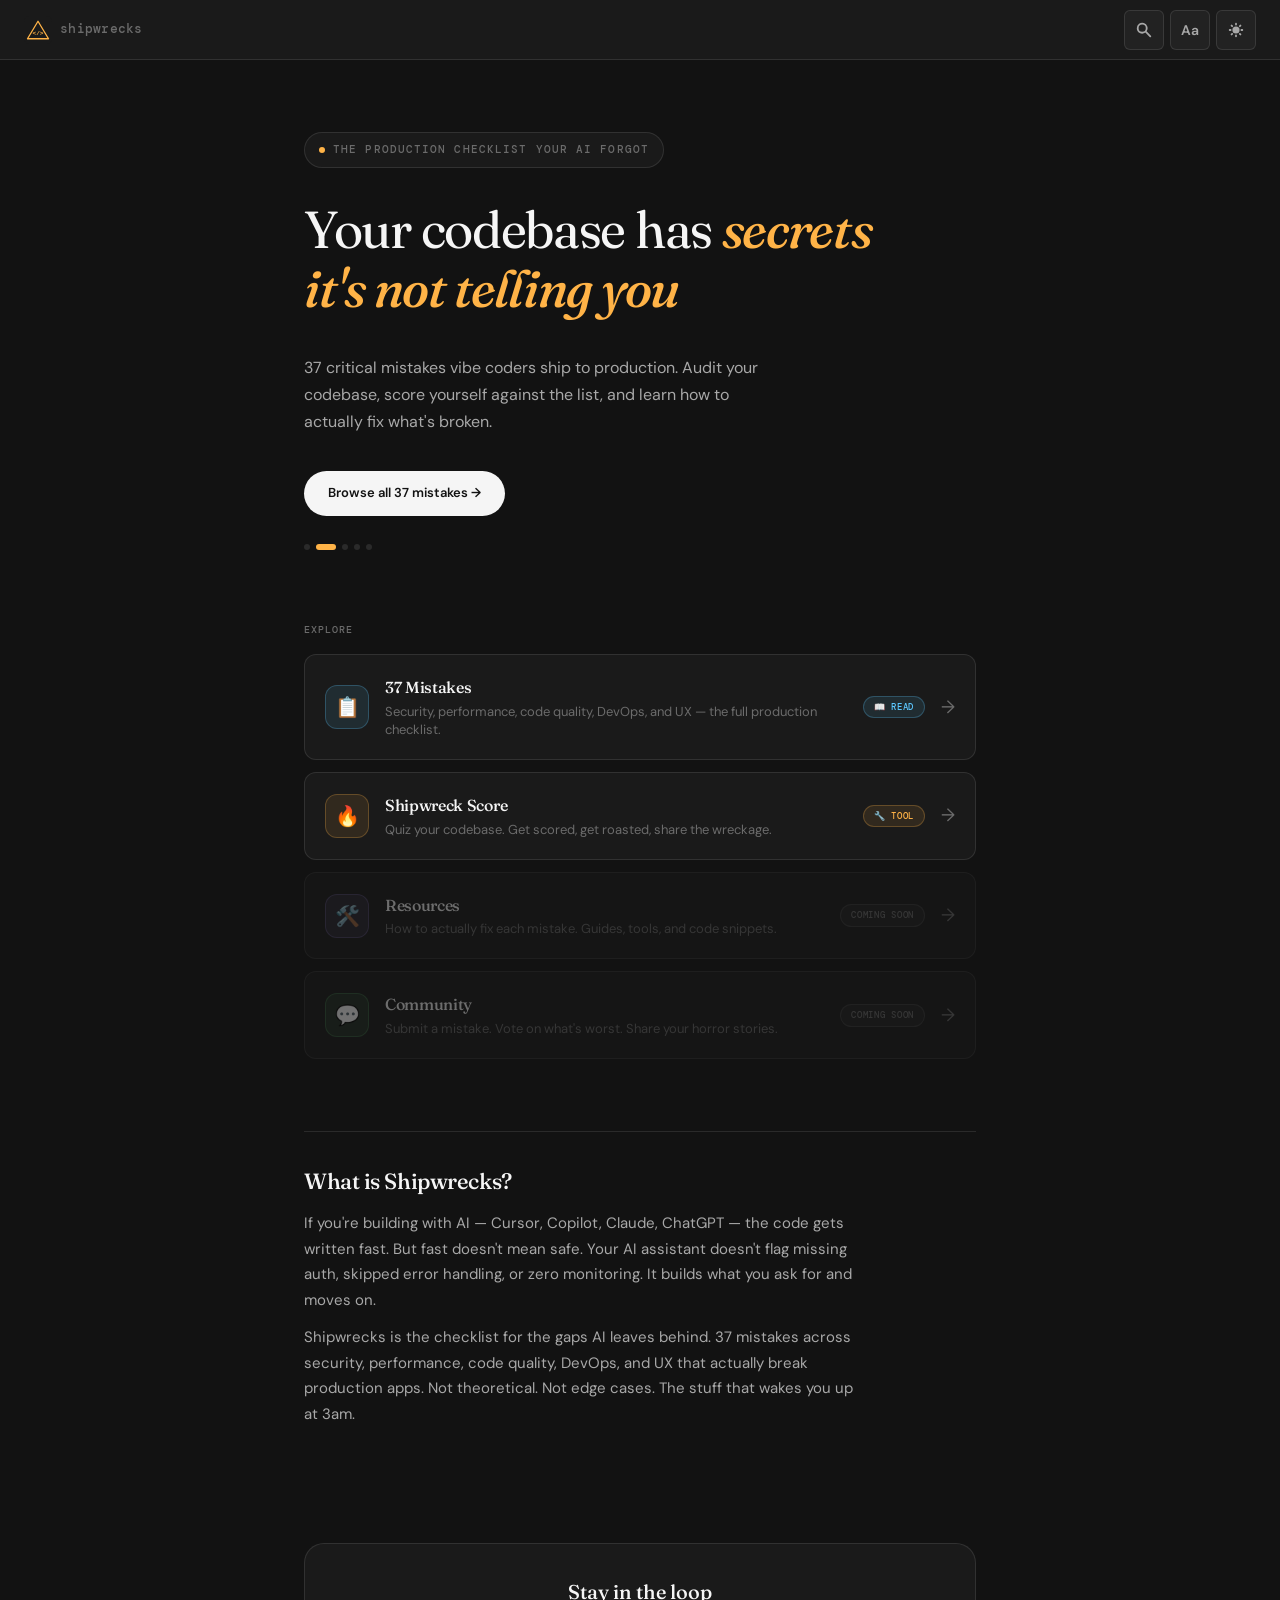
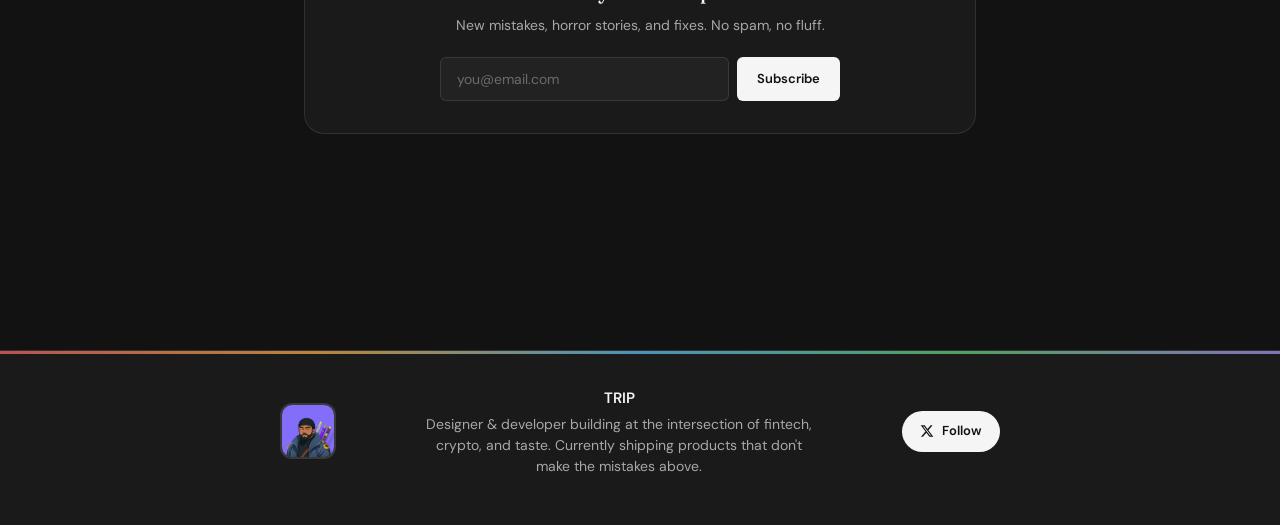
==== index.html @ 8a92f8e2 "Add homepage, restructure site - New index.html homepage (editorial, hero carousel, section cards, s" ====
<!DOCTYPE html>
<html lang="en" data-theme="dark" data-text-size="medium">
<head>
  <meta charset="UTF-8">
  <meta name="viewport" content="width=device-width, initial-scale=1.0, maximum-scale=1.0, user-scalable=no">
  <title>Shipwrecks — The Production Checklist Your AI Forgot</title>
  <link rel="icon" type="image/x-icon" href="/favicon.ico">
  <link rel="icon" type="image/png" sizes="32x32" href="/favicon-32.png">
  <link rel="icon" type="image/png" sizes="16x16" href="/favicon-16.png">
  <link rel="apple-touch-icon" sizes="180x180" href="/favicon-180.png">
  <meta name="description" content="37 critical mistakes vibe coders ship to production. Audit your codebase, score yourself, learn what to fix.">
  <meta property="og:title" content="Shipwrecks — The Production Checklist Your AI Forgot">
  <meta property="og:description" content="37 mistakes. Quiz your codebase. Fix what's broken.">
  <meta property="og:type" content="website">
  <meta property="og:url" content="https://shipwrecksbyai.vercel.app/">
  <meta property="og:image" content="https://shipwrecksbyai.vercel.app/og-image.png">
  <meta name="twitter:card" content="summary_large_image">
  <meta name="twitter:site" content="@WLXAJ">
  <link rel="preconnect" href="https://fonts.googleapis.com">
  <link rel="preconnect" href="https://fonts.gstatic.com" crossorigin>
  <link href="https://fonts.googleapis.com/css2?family=Fraunces:ital,opsz,wght@0,9..144,300;0,9..144,400;0,9..144,500;0,9..144,600;0,9..144,700;1,9..144,400;1,9..144,500&family=DM+Sans:ital,opsz,wght@0,9..40,300;0,9..40,400;0,9..40,500;0,9..40,600;0,9..40,700;1,9..40,400&family=DM+Mono:wght@400;500&display=swap" rel="stylesheet">
  <style>
/* ═══════════════════════════════════════
   SHIPWRECKS — Design Tokens
   Shared across all pages & templates
   ═══════════════════════════════════════ */

:root {
  /* Typography */
  --font-display: 'Fraunces', Georgia, serif;
  --font-body: 'DM Sans', -apple-system, sans-serif;
  --font-mono: 'DM Mono', 'SF Mono', monospace;
  --text-scale: 1;

  /* Spacing */
  --nav-h: 60px;
  --container-max: 720px;
  --radius-sm: 6px;
  --radius-md: 12px;
  --radius-lg: 20px;

  /* Transitions */
  --ease-out: cubic-bezier(0.16, 1, 0.3, 1);
  --ease-spring: cubic-bezier(0.34, 1.56, 0.64, 1);
}

/* Text size variants */
html[data-text-size="small"]  { --text-scale: 0.8; }
html[data-text-size="medium"] { --text-scale: 1; }
html[data-text-size="large"]  { --text-scale: 1.25; }

/* ═══ DARK THEME ═══ */
[data-theme="dark"] {
  --bg-primary: #121212;
  --bg-secondary: #1a1a1a;
  --bg-tertiary: #222222;
  --bg-elevated: #2a2a2a;

  --border-subtle: rgba(255, 255, 255, 0.06);
  --border-default: rgba(255, 255, 255, 0.1);
  --border-strong: rgba(255, 255, 255, 0.15);

  --text-primary: #f5f5f5;
  --text-secondary: #a8a8a8;
  --text-tertiary: #6b6b6b;
  --text-inverse: #121212;

  --red: #ff6b6b;
  --red-soft: rgba(255, 107, 107, 0.1);
  --red-border: rgba(255, 107, 107, 0.25);

  --amber: #ffb347;
  --amber-soft: rgba(255, 179, 71, 0.1);
  --amber-border: rgba(255, 179, 71, 0.25);

  --blue: #5cc8ff;
  --blue-soft: rgba(92, 200, 255, 0.1);
  --blue-border: rgba(92, 200, 255, 0.25);

  --green: #69db7c;
  --green-soft: rgba(105, 219, 124, 0.1);
  --green-border: rgba(105, 219, 124, 0.25);

  --purple: #b197fc;
  --purple-soft: rgba(177, 151, 252, 0.1);
  --purple-border: rgba(177, 151, 252, 0.25);

  --overlay: rgba(0, 0, 0, 0.6);
  --shadow-color: 0deg 0% 0%;
}

/* ═══ LIGHT THEME ═══ */
[data-theme="light"] {
  --bg-primary: #fafafa;
  --bg-secondary: #ffffff;
  --bg-tertiary: #f0f0f0;
  --bg-elevated: #ffffff;

  --border-subtle: rgba(0, 0, 0, 0.04);
  --border-default: rgba(0, 0, 0, 0.08);
  --border-strong: rgba(0, 0, 0, 0.12);

  --text-primary: #1a1a1a;
  --text-secondary: #666666;
  --text-tertiary: #999999;
  --text-inverse: #ffffff;

  --red: #e53935;
  --red-soft: rgba(229, 57, 53, 0.08);
  --red-border: rgba(229, 57, 53, 0.2);

  --amber: #ef8c00;
  --amber-soft: rgba(239, 140, 0, 0.08);
  --amber-border: rgba(239, 140, 0, 0.2);

  --blue: #0088cc;
  --blue-soft: rgba(0, 136, 204, 0.08);
  --blue-border: rgba(0, 136, 204, 0.2);

  --green: #2e9e45;
  --green-soft: rgba(46, 158, 69, 0.08);
  --green-border: rgba(46, 158, 69, 0.2);

  --purple: #7c4dff;
  --purple-soft: rgba(124, 77, 255, 0.08);
  --purple-border: rgba(124, 77, 255, 0.2);

  --overlay: rgba(255, 255, 255, 0.85);
  --shadow-color: 220deg 10% 50%;
}

/* ═══ RESET & BASE ═══ */
*, *::before, *::after { margin: 0; padding: 0; box-sizing: border-box; }
html { scroll-behavior: smooth; scroll-padding-top: calc(var(--nav-h) + 24px); }

body {
  background: var(--bg-primary);
  color: var(--text-primary);
  font-family: var(--font-body);
  font-size: calc(15px * var(--text-scale));
  line-height: 1.6;
  -webkit-font-smoothing: antialiased;
  -moz-osx-font-smoothing: grayscale;
  min-height: 100vh;
  transition: background 0.4s var(--ease-out), color 0.4s var(--ease-out);
}

/* ═══ SHARED UTILITIES ═══ */
.container {
  max-width: var(--container-max);
  margin: 0 auto;
  padding: 0 24px;
}

/* Severity / tag badges */
.badge {
  font-family: var(--font-mono);
  font-size: 9px;
  font-weight: 600;
  text-transform: uppercase;
  letter-spacing: 0.08em;
  padding: 4px 8px;
  border-radius: 4px;
  white-space: nowrap;
  display: inline-block;
}

.badge-red    { background: var(--red-soft);    color: var(--red);    border: 1px solid var(--red-border); }
.badge-amber  { background: var(--amber-soft);  color: var(--amber);  border: 1px solid var(--amber-border); }
.badge-blue   { background: var(--blue-soft);   color: var(--blue);   border: 1px solid var(--blue-border); }
.badge-green  { background: var(--green-soft);  color: var(--green);  border: 1px solid var(--green-border); }
.badge-purple { background: var(--purple-soft); color: var(--purple); border: 1px solid var(--purple-border); }
.badge-muted  { background: var(--bg-tertiary); color: var(--text-tertiary); border: 1px solid var(--border-default); }

/* Pill badges (rounded) */
.pill {
  font-family: var(--font-mono);
  font-size: 9px;
  font-weight: 500;
  text-transform: uppercase;
  letter-spacing: 0.08em;
  padding: 3px 10px;
  border-radius: 100px;
  white-space: nowrap;
  display: inline-flex;
  align-items: center;
  gap: 6px;
}

/* Primary CTA button */
.btn-primary {
  display: inline-flex;
  align-items: center;
  gap: 8px;
  padding: 12px 24px;
  background: var(--text-primary);
  color: var(--text-inverse);
  font-family: var(--font-body);
  font-size: 13px;
  font-weight: 600;
  border: none;
  border-radius: 100px;
  cursor: pointer;
  text-decoration: none;
  transition: all 0.2s var(--ease-out);
}
.btn-primary:hover {
  transform: translateY(-2px);
  box-shadow: 0 6px 20px -6px hsla(var(--shadow-color) / 0.4);
}
/* ═══════════════════════════════════════
   SHIPWRECKS — Shared Components
   Nav, Footer, Search Overlay
   ═══════════════════════════════════════ */

/* ═══ NAVBAR ═══ */
nav {
  position: sticky;
  top: 0;
  z-index: 100;
  height: var(--nav-h);
  background: var(--bg-secondary);
  border-bottom: 1px solid var(--border-default);
  display: flex;
  align-items: center;
  justify-content: space-between;
  padding: 0 24px;
  transition: background 0.4s var(--ease-out), border-color 0.4s var(--ease-out);
}

.nav-logo {
  display: flex;
  align-items: center;
  gap: 8px;
  text-decoration: none;
  color: inherit;
}

.nav-logo-icon { width: 28px; height: 28px; flex-shrink: 0; }

.nav-logo-text {
  font-family: var(--font-mono);
  font-size: 13px;
  font-weight: 500;
  color: var(--text-tertiary);
  letter-spacing: 0.02em;
}

.nav-right {
  display: flex;
  align-items: center;
  gap: 6px;
}

.nav-btn {
  width: 40px;
  height: 40px;
  border-radius: var(--radius-sm);
  border: 1px solid var(--border-default);
  background: var(--bg-tertiary);
  cursor: pointer;
  display: flex;
  align-items: center;
  justify-content: center;
  transition: all 0.2s var(--ease-out);
  color: var(--text-secondary);
}

.nav-btn:hover {
  background: var(--bg-elevated);
  border-color: var(--border-strong);
  color: var(--text-primary);
}

.nav-btn svg { width: 18px; height: 18px; }
.nav-btn.text-sz {
  font-family: var(--font-body);
  font-size: 14px;
  font-weight: 600;
}

/* Text Size Dropdown */
.text-size-toggle { position: relative; }

.text-size-dropdown {
  position: absolute;
  top: 100%;
  right: 0;
  margin-top: 8px;
  background: var(--bg-secondary);
  border: 1px solid var(--border-default);
  border-radius: var(--radius-sm);
  padding: 6px;
  display: none;
  flex-direction: column;
  gap: 2px;
  min-width: 100px;
  box-shadow: 0 8px 24px -8px hsla(var(--shadow-color) / 0.3);
  z-index: 200;
}

.text-size-dropdown.open { display: flex; }

.ts-opt {
  padding: 8px 12px;
  border: none;
  background: transparent;
  color: var(--text-secondary);
  font-family: var(--font-body);
  font-size: 13px;
  cursor: pointer;
  border-radius: 4px;
  text-align: left;
  transition: all 0.15s var(--ease-out);
}

.ts-opt:hover {
  background: var(--bg-tertiary);
  color: var(--text-primary);
}

.ts-opt.active {
  background: var(--bg-tertiary);
  color: var(--text-primary);
  font-weight: 600;
}

/* Theme Toggle */
.theme-toggle svg { transition: transform 0.3s var(--ease-spring); }
.theme-toggle:hover svg { transform: rotate(15deg); }

[data-theme="dark"] .icon-sun  { display: block; }
[data-theme="dark"] .icon-moon { display: none; }
[data-theme="light"] .icon-sun  { display: none; }
[data-theme="light"] .icon-moon { display: block; }


/* ═══ CMD+K SEARCH OVERLAY ═══ */
.search-overlay {
  position: fixed;
  inset: 0;
  background: var(--overlay);
  backdrop-filter: blur(6px);
  -webkit-backdrop-filter: blur(6px);
  z-index: 500;
  display: none;
  align-items: flex-start;
  justify-content: center;
  padding: min(20vh, 120px) 24px 24px;
}

.search-overlay.open { display: flex; }

.search-modal {
  background: var(--bg-secondary);
  border: 1px solid var(--border-default);
  border-radius: var(--radius-lg);
  width: 100%;
  max-width: 520px;
  box-shadow: 0 24px 48px -12px hsla(var(--shadow-color) / 0.4);
  overflow: hidden;
  animation: modalIn 0.2s var(--ease-out);
}

@keyframes modalIn {
  from { opacity: 0; transform: translateY(-8px) scale(0.98); }
  to   { opacity: 1; transform: none; }
}

.search-input-wrap {
  display: flex;
  align-items: center;
  gap: 10px;
  padding: 16px 20px;
  border-bottom: 1px solid var(--border-default);
}

.search-input-wrap svg {
  width: 18px;
  height: 18px;
  color: var(--text-tertiary);
  flex-shrink: 0;
}

.search-input {
  flex: 1;
  background: none;
  border: none;
  outline: none;
  color: var(--text-primary);
  font-family: var(--font-body);
  font-size: 16px;
  font-weight: 400;
}

.search-input::placeholder { color: var(--text-tertiary); }

.search-esc {
  font-family: var(--font-mono);
  font-size: 10px;
  color: var(--text-tertiary);
  border: 1px solid var(--border-default);
  border-radius: 4px;
  padding: 2px 6px;
  cursor: pointer;
}

.search-results {
  max-height: 360px;
  overflow-y: auto;
  padding: 8px;
}

.search-results::-webkit-scrollbar { width: 4px; }
.search-results::-webkit-scrollbar-thumb { background: var(--border-default); border-radius: 2px; }

.search-empty {
  padding: 32px 20px;
  text-align: center;
  color: var(--text-tertiary);
  font-size: 14px;
}

.sr-group {
  padding: 8px 12px 4px;
  font-family: var(--font-mono);
  font-size: 10px;
  font-weight: 500;
  text-transform: uppercase;
  letter-spacing: 0.1em;
  color: var(--text-tertiary);
}

.sr-item {
  display: flex;
  align-items: center;
  gap: 12px;
  padding: 10px 12px;
  border-radius: var(--radius-sm);
  cursor: pointer;
  transition: background 0.1s;
  text-decoration: none;
  color: inherit;
}

.sr-item:hover, .sr-item.focused { background: var(--bg-tertiary); }

.sr-icon {
  width: 32px;
  height: 32px;
  border-radius: var(--radius-sm);
  display: flex;
  align-items: center;
  justify-content: center;
  font-size: 14px;
  flex-shrink: 0;
}

.sr-icon.red    { background: var(--red-soft);    border: 1px solid var(--red-border); }
.sr-icon.amber  { background: var(--amber-soft);  border: 1px solid var(--amber-border); }
.sr-icon.blue   { background: var(--blue-soft);   border: 1px solid var(--blue-border); }
.sr-icon.green  { background: var(--green-soft);  border: 1px solid var(--green-border); }
.sr-icon.purple { background: var(--purple-soft); border: 1px solid var(--purple-border); }
.sr-icon.muted  { background: var(--bg-tertiary); border: 1px solid var(--border-default); }

.sr-meta { flex: 1; min-width: 0; }

.sr-title {
  font-size: calc(13px * var(--text-scale));
  font-weight: 500;
  white-space: nowrap;
  overflow: hidden;
  text-overflow: ellipsis;
}

.sr-sub {
  font-size: 11px;
  color: var(--text-tertiary);
  white-space: nowrap;
  overflow: hidden;
  text-overflow: ellipsis;
}

.sr-arrow { color: var(--text-tertiary); font-size: 14px; }


/* ═══ FOOTER ═══ */
.site-footer {
  background: var(--bg-secondary);
  border-top: 1px solid var(--border-default);
  padding: 48px 24px;
  margin-top: 64px;
}

.footer-accent {
  height: 3px;
  background: linear-gradient(90deg, var(--red), var(--amber), var(--blue), var(--green), var(--purple));
  opacity: 0.7;
  margin: -48px -24px 32px;
}

.footer-inner {
  max-width: var(--container-max);
  margin: 0 auto;
}

.footer-actions {
  display: flex;
  gap: 12px;
  justify-content: center;
  flex-wrap: wrap;
  margin-bottom: 36px;
}

.footer-btn {
  display: inline-flex;
  align-items: center;
  gap: 8px;
  font-family: var(--font-mono);
  font-size: 13px;
  font-weight: 500;
  padding: 12px 20px;
  border-radius: var(--radius-sm);
  border: 1px solid var(--border-default);
  background: var(--bg-tertiary);
  color: var(--text-secondary);
  cursor: pointer;
  text-decoration: none;
  transition: all 0.2s var(--ease-out);
}

.footer-btn:hover {
  background: var(--bg-primary);
  border-color: var(--border-strong);
  color: var(--text-primary);
}

.footer-btn svg { width: 15px; height: 15px; }

.footer-divider {
  height: 1px;
  background: var(--border-default);
  margin-bottom: 28px;
}

.footer-bottom {
  display: grid;
  grid-template-columns: 56px 1fr auto;
  align-items: center;
  gap: 24px;
}

.footer-avatar-wrap {
  width: 56px;
  height: 56px;
  flex-shrink: 0;
}

.footer-avatar {
  width: 56px;
  height: 56px;
  border-radius: 12px;
  background: var(--bg-tertiary);
  border: 2px solid var(--border-default);
  object-fit: cover;
}

.footer-avatar-fallback {
  display: flex;
  align-items: center;
  justify-content: center;
  font-family: var(--font-display);
  font-size: 22px;
  font-weight: 600;
  color: var(--text-tertiary);
}

.footer-author-info {
  display: flex;
  flex-direction: column;
  align-items: center;
  justify-content: center;
  text-align: center;
}

.footer-author-name {
  font-weight: 600;
  font-size: calc(15px * var(--text-scale));
  color: var(--text-primary);
  margin-bottom: 4px;
}

.footer-author-bio {
  font-size: calc(14px * var(--text-scale));
  color: var(--text-secondary);
  line-height: 1.5;
  max-width: 400px;
  text-align: center;
}

.footer-follow {
  display: inline-flex;
  align-items: center;
  gap: 8px;
  font-family: var(--font-body);
  font-size: 13px;
  font-weight: 600;
  padding: 10px 18px;
  border-radius: 100px;
  background: var(--text-primary);
  color: var(--text-inverse);
  text-decoration: none;
  transition: all 0.2s var(--ease-out);
}

.footer-follow:hover {
  transform: translateY(-2px);
  box-shadow: 0 6px 20px -6px hsla(var(--shadow-color) / 0.4);
}

.footer-follow svg { width: 14px; height: 14px; }


/* ═══ RESPONSIVE ═══ */
@media (max-width: 600px) {
  nav { padding: 0 16px; }
  .footer-bottom {
    grid-template-columns: 1fr;
    justify-items: center;
    text-align: center;
    gap: 16px;
  }
  .footer-avatar-wrap { margin: 0 auto; }
  .search-modal {
    margin-top: 0;
    border-radius: 0;
    max-width: 100%;
    height: 100vh;
    max-height: 100vh;
  }
  .search-results { max-height: calc(100vh - 60px); }
}
/* ═══════════════════════════════════════
   SHIPWRECKS — Hub Page Template
   Homepage layout, hero, sections, pagination
   ═══════════════════════════════════════ */

.hub-container {
  max-width: var(--container-max);
  margin: 0 auto;
  padding: 72px 24px 80px;
}

/* ═══ HERO ═══ */
.hero {
  margin-bottom: 72px;
  position: relative;
}

.hero-badge {
  display: inline-flex;
  align-items: center;
  gap: 8px;
  font-family: var(--font-mono);
  font-size: 11px;
  font-weight: 500;
  text-transform: uppercase;
  letter-spacing: 0.1em;
  color: var(--text-tertiary);
  padding: 8px 14px;
  background: var(--bg-secondary);
  border: 1px solid var(--border-default);
  border-radius: 100px;
  margin-bottom: 32px;
}

.hero-badge::before {
  content: '';
  width: 6px;
  height: 6px;
  background: var(--amber);
  border-radius: 50%;
  animation: pulse 2s infinite;
}

@keyframes pulse {
  0%, 100% { opacity: 1; transform: scale(1); }
  50% { opacity: 0.5; transform: scale(0.9); }
}

/* Carousel */
.hero-carousel {
  position: relative;
  min-height: clamp(80px, 14vw, 130px);
  margin-bottom: 4px;
}

.hero-slide {
  position: absolute;
  top: 0; left: 0;
  opacity: 0;
  transition: opacity 0.6s var(--ease-out);
  pointer-events: none;
}

.hero-slide.active {
  opacity: 1;
  position: relative;
  pointer-events: auto;
}

.hero-title {
  font-family: var(--font-display);
  font-size: clamp(32px, 7vw, 52px);
  font-weight: 400;
  line-height: 1.15;
  color: var(--text-primary);
  letter-spacing: -0.025em;
  max-width: 580px;
}

.hero-title em {
  font-style: italic;
  color: var(--amber);
  font-weight: 500;
}

.hero-subtitle {
  font-size: calc(16px * var(--text-scale));
  color: var(--text-secondary);
  margin-top: 24px;
  margin-bottom: 36px;
  line-height: 1.7;
  max-width: 480px;
}

.hero-dots {
  display: flex;
  gap: 6px;
  margin-top: 28px;
}

.hero-dot {
  width: 6px;
  height: 6px;
  border-radius: 50%;
  background: var(--border-default);
  cursor: pointer;
  transition: all 0.2s;
}

.hero-dot.active {
  background: var(--amber);
  width: 20px;
  border-radius: 3px;
}

/* ═══ SECTION CARDS ═══ */
.sections { margin-bottom: 72px; }

.sections-header {
  display: flex;
  align-items: center;
  justify-content: space-between;
  margin-bottom: 16px;
}

.sections-title {
  font-family: var(--font-mono);
  font-size: 10px;
  font-weight: 500;
  text-transform: uppercase;
  letter-spacing: 0.1em;
  color: var(--text-tertiary);
}

.sections-pager {
  display: flex;
  align-items: center;
  gap: 8px;
}

.sections-pager-info {
  font-family: var(--font-mono);
  font-size: 11px;
  color: var(--text-tertiary);
}

.pager-btn {
  width: 32px;
  height: 32px;
  border-radius: var(--radius-sm);
  border: 1px solid var(--border-default);
  background: var(--bg-tertiary);
  cursor: pointer;
  display: flex;
  align-items: center;
  justify-content: center;
  transition: all 0.2s var(--ease-out);
  color: var(--text-secondary);
}

.pager-btn:hover {
  background: var(--bg-elevated);
  border-color: var(--border-strong);
  color: var(--text-primary);
}

.pager-btn:disabled {
  opacity: 0.3;
  pointer-events: none;
}

.pager-btn svg { width: 14px; height: 14px; }

.sections-grid {
  display: flex;
  flex-direction: column;
  gap: 12px;
}

.sec-card {
  display: flex;
  align-items: center;
  gap: 16px;
  padding: 20px;
  background: var(--bg-secondary);
  border: 1px solid var(--border-default);
  border-radius: var(--radius-md);
  text-decoration: none;
  color: inherit;
  transition: all 0.25s var(--ease-out);
}

.sec-card:hover {
  border-color: var(--border-strong);
  box-shadow: 0 4px 24px -8px hsla(var(--shadow-color) / 0.15);
  transform: translateY(-1px);
}

.sec-card.muted {
  opacity: 0.4;
  pointer-events: none;
}

.sec-card.muted:hover { transform: none; box-shadow: none; }

.sec-icon {
  width: 44px;
  height: 44px;
  border-radius: var(--radius-md);
  display: flex;
  align-items: center;
  justify-content: center;
  font-size: 20px;
  flex-shrink: 0;
}

.sec-icon.red    { background: var(--red-soft);    border: 1px solid var(--red-border); }
.sec-icon.amber  { background: var(--amber-soft);  border: 1px solid var(--amber-border); }
.sec-icon.blue   { background: var(--blue-soft);   border: 1px solid var(--blue-border); }
.sec-icon.green  { background: var(--green-soft);  border: 1px solid var(--green-border); }
.sec-icon.purple { background: var(--purple-soft); border: 1px solid var(--purple-border); }

.sec-meta {
  flex: 1;
  display: flex;
  flex-direction: column;
  gap: 2px;
}

.sec-title {
  font-family: var(--font-display);
  font-size: calc(16px * var(--text-scale));
  font-weight: 500;
  letter-spacing: -0.02em;
}

.sec-desc {
  font-size: calc(13px * var(--text-scale));
  color: var(--text-tertiary);
  line-height: 1.4;
}

.sec-arrow {
  color: var(--text-tertiary);
  font-size: 18px;
  transition: transform 0.2s var(--ease-out);
}

.sec-card:hover .sec-arrow {
  transform: translateX(3px);
  color: var(--text-secondary);
}

/* ═══ ABOUT ═══ */
.about {
  margin-bottom: 72px;
  padding: 32px 0;
  border-top: 1px solid var(--border-default);
}

.about-title {
  font-family: var(--font-display);
  font-size: calc(22px * var(--text-scale));
  font-weight: 500;
  letter-spacing: -0.02em;
  margin-bottom: 12px;
}

.about p {
  font-size: calc(15px * var(--text-scale));
  color: var(--text-secondary);
  line-height: 1.7;
  margin-bottom: 12px;
  max-width: 560px;
}

/* ═══ NEWSLETTER ═══ */
.nl {
  padding: 32px;
  background: var(--bg-secondary);
  border: 1px solid var(--border-default);
  border-radius: var(--radius-lg);
  margin-bottom: 72px;
  text-align: center;
}

.nl-title {
  font-family: var(--font-display);
  font-size: calc(20px * var(--text-scale));
  font-weight: 500;
  margin-bottom: 6px;
}

.nl-desc {
  font-size: calc(14px * var(--text-scale));
  color: var(--text-secondary);
  margin-bottom: 20px;
}

.nl-form { display: flex; gap: 8px; max-width: 400px; margin: 0 auto; }

.nl-input {
  flex: 1;
  padding: 12px 16px;
  background: var(--bg-tertiary);
  border: 1px solid var(--border-default);
  border-radius: var(--radius-sm);
  color: var(--text-primary);
  font-family: var(--font-body);
  font-size: 14px;
  transition: border-color 0.2s;
}

.nl-input:focus { outline: none; border-color: var(--border-strong); }
.nl-input::placeholder { color: var(--text-tertiary); }

.nl-btn {
  padding: 12px 20px;
  background: var(--text-primary);
  color: var(--text-inverse);
  font-family: var(--font-body);
  font-size: 13px;
  font-weight: 600;
  border: none;
  border-radius: var(--radius-sm);
  cursor: pointer;
  transition: all 0.2s var(--ease-out);
  white-space: nowrap;
}

.nl-btn:hover { opacity: 0.85; }

.nl-msg { font-size: 13px; margin-top: 10px; display: none; }
.nl-msg.ok { display: block; color: var(--green); }
.nl-msg.err { display: block; color: var(--red); }

/* ═══ WHAT'S NEXT ═══ */
.whats-next {
  margin-bottom: 48px;
}

.whats-next-title {
  font-family: var(--font-mono);
  font-size: 10px;
  font-weight: 500;
  text-transform: uppercase;
  letter-spacing: 0.1em;
  color: var(--text-tertiary);
  margin-bottom: 16px;
}

.whats-next-grid {
  display: grid;
  grid-template-columns: repeat(auto-fit, minmax(200px, 1fr));
  gap: 12px;
}

.wn-card {
  display: flex;
  flex-direction: column;
  gap: 10px;
  padding: 20px;
  background: var(--bg-secondary);
  border: 1px solid var(--border-default);
  border-radius: var(--radius-md);
  text-decoration: none;
  color: inherit;
  transition: all 0.25s var(--ease-out);
  position: relative;
  overflow: hidden;
}

.wn-card:hover {
  border-color: var(--border-strong);
  box-shadow: 0 4px 24px -8px hsla(var(--shadow-color) / 0.15);
  transform: translateY(-2px);
}

.wn-card.muted {
  opacity: 0.4;
  pointer-events: none;
}

.wn-card-top {
  display: flex;
  align-items: center;
  justify-content: space-between;
}

.wn-card-icon {
  width: 36px;
  height: 36px;
  border-radius: var(--radius-sm);
  display: flex;
  align-items: center;
  justify-content: center;
  font-size: 16px;
}

.wn-card-icon.red    { background: var(--red-soft);    border: 1px solid var(--red-border); }
.wn-card-icon.amber  { background: var(--amber-soft);  border: 1px solid var(--amber-border); }
.wn-card-icon.blue   { background: var(--blue-soft);   border: 1px solid var(--blue-border); }
.wn-card-icon.green  { background: var(--green-soft);  border: 1px solid var(--green-border); }
.wn-card-icon.purple { background: var(--purple-soft); border: 1px solid var(--purple-border); }

.wn-card-tag {
  font-family: var(--font-mono);
  font-size: 8px;
  font-weight: 500;
  text-transform: uppercase;
  letter-spacing: 0.08em;
  padding: 2px 8px;
  border-radius: 100px;
}

.wn-card-title {
  font-family: var(--font-display);
  font-size: calc(15px * var(--text-scale));
  font-weight: 500;
  letter-spacing: -0.02em;
  line-height: 1.3;
}

.wn-card-desc {
  font-size: calc(12px * var(--text-scale));
  color: var(--text-tertiary);
  line-height: 1.4;
}

.wn-card-arrow {
  font-size: 13px;
  color: var(--text-tertiary);
  margin-top: auto;
  transition: transform 0.2s var(--ease-out);
}

.wn-card:hover .wn-card-arrow {
  transform: translateX(3px);
  color: var(--text-secondary);
}

/* ═══ RESPONSIVE ═══ */
@media (max-width: 600px) {
  .nl-form { flex-direction: column; }
  .hero-title { font-size: clamp(26px, 8vw, 40px); }
  .hero-carousel { min-height: clamp(70px, 18vw, 100px); }
}
  </style>
</head>
<body>

  <!-- Nav -->
  <nav>
    <a class="nav-logo" href="/">
      <svg class="nav-logo-icon" viewBox="0 0 64 64" xmlns="http://www.w3.org/2000/svg"><rect width="64" height="64" rx="12" fill="#1a1a1a"/><path d="M32 12 L56 52 L8 52 Z" fill="none" stroke="#ffb347" stroke-width="3" stroke-linejoin="round"/><text x="32" y="44" fill="#ffb347" font-family="ui-monospace,monospace" font-size="14" font-weight="600" text-anchor="middle">&lt;/&gt;</text></svg>
      <div class="nav-logo-text">shipwrecks</div>
    </a>
    <div class="nav-right">
      <button class="nav-btn" onclick="openSearch()" aria-label="Search" title="Search">
        <svg viewBox="0 0 20 20" fill="currentColor"><path fill-rule="evenodd" d="M8 4a4 4 0 100 8 4 4 0 000-8zM2 8a6 6 0 1110.89 3.476l4.817 4.817a1 1 0 01-1.414 1.414l-4.816-4.816A6 6 0 012 8z" clip-rule="evenodd"/></svg>
      </button>
      <div class="text-size-toggle">
        <button class="nav-btn text-sz" onclick="document.getElementById('tsd').classList.toggle('open')" aria-label="Text size">Aa</button>
        <div class="text-size-dropdown" id="tsd">
          <button class="ts-opt" onclick="setSize('small')">Small</button>
          <button class="ts-opt active" onclick="setSize('medium')">Medium</button>
          <button class="ts-opt" onclick="setSize('large')">Large</button>
        </div>
      </div>
      <button class="nav-btn theme-toggle" onclick="toggleTheme()" aria-label="Toggle theme">
        <svg class="icon-sun" viewBox="0 0 20 20" fill="currentColor"><path fill-rule="evenodd" d="M10 2a1 1 0 011 1v1a1 1 0 11-2 0V3a1 1 0 011-1zm4 8a4 4 0 11-8 0 4 4 0 018 0zm-.464 4.95l.707.707a1 1 0 001.414-1.414l-.707-.707a1 1 0 00-1.414 1.414zm2.12-10.607a1 1 0 010 1.414l-.706.707a1 1 0 11-1.414-1.414l.707-.707a1 1 0 011.414 0zM17 11a1 1 0 100-2h-1a1 1 0 100 2h1zm-7 4a1 1 0 011 1v1a1 1 0 11-2 0v-1a1 1 0 011-1zM5.05 6.464A1 1 0 106.465 5.05l-.708-.707a1 1 0 00-1.414 1.414l.707.707zm1.414 8.486l-.707.707a1 1 0 01-1.414-1.414l.707-.707a1 1 0 011.414 1.414zM4 11a1 1 0 100-2H3a1 1 0 000 2h1z" clip-rule="evenodd"/></svg>
        <svg class="icon-moon" viewBox="0 0 20 20" fill="currentColor"><path d="M17.293 13.293A8 8 0 016.707 2.707a8.001 8.001 0 1010.586 10.586z"/></svg>
      </button>
    </div>
  </nav>

  <!-- Search overlay -->
  <div class="search-overlay" id="searchOverlay" onclick="if(event.target===this)closeSearch()">
    <div class="search-modal">
      <div class="search-input-wrap">
        <svg viewBox="0 0 20 20" fill="currentColor"><path fill-rule="evenodd" d="M8 4a4 4 0 100 8 4 4 0 000-8zM2 8a6 6 0 1110.89 3.476l4.817 4.817a1 1 0 01-1.414 1.414l-4.816-4.816A6 6 0 012 8z" clip-rule="evenodd"/></svg>
        <input class="search-input" id="searchInput" type="text" placeholder="Search mistakes, pages..." autocomplete="off">
        <span class="search-esc" onclick="closeSearch()">esc</span>
      </div>
      <div class="search-results" id="searchResults"></div>
    </div>
  </div>

  <!-- Page content -->
  <div class="hub-container">

    <div class="hero">
      <div class="hero-badge">The production checklist your AI forgot</div>
      <div class="hero-carousel" id="heroCarousel"></div>
      <p class="hero-subtitle">37 critical mistakes vibe coders ship to production. Audit your codebase, score yourself against the list, and learn how to actually fix what's broken.</p>
      <a class="btn-primary" href="/mistakes.html">Browse all 37 mistakes →</a>
      <div class="hero-dots" id="heroDots"></div>
    </div>

    <div class="sections">
      <div class="sections-header">
        <span class="sections-title">Explore</span>
        <div class="sections-pager" id="pager"></div>
      </div>
      <div class="sections-grid" id="sectionsGrid"></div>
    </div>

    <div class="about">
      <h2 class="about-title">What is Shipwrecks?</h2>
      <p>If you're building with AI — Cursor, Copilot, Claude, ChatGPT — the code gets written fast. But fast doesn't mean safe. Your AI assistant doesn't flag missing auth, skipped error handling, or zero monitoring. It builds what you ask for and moves on.</p>
      <p>Shipwrecks is the checklist for the gaps AI leaves behind. 37 mistakes across security, performance, code quality, DevOps, and UX that actually break production apps. Not theoretical. Not edge cases. The stuff that wakes you up at 3am.</p>
    </div>

    <div class="nl">
      <div class="nl-title">Stay in the loop</div>
      <div class="nl-desc">New mistakes, horror stories, and fixes. No spam, no fluff.</div>
      <form class="nl-form" id="nlForm" onsubmit="return handleNL(event)">
        <input class="nl-input" id="nlEmail" type="email" placeholder="you@email.com" required>
        <button class="nl-btn" type="submit">Subscribe</button>
      </form>
      <div class="nl-msg" id="nlMsg"></div>
    </div>

  </div>

  <!-- Footer (hardcoded, not JS-rendered) -->
  <footer class="site-footer">
    <div class="footer-accent"></div>
    <div class="footer-inner">
      <div class="footer-bottom">
        <div class="footer-avatar-wrap">
          <img src="/avatar.jpg" alt="TRIP" class="footer-avatar" onerror="this.parentElement.innerHTML='<div class=\'footer-avatar footer-avatar-fallback\'>T</div>'">
        </div>
        <div class="footer-author-info">
          <span class="footer-author-name">TRIP</span>
          <p class="footer-author-bio">Designer &amp; developer building at the intersection of fintech, crypto, and taste. Currently shipping products that don't make the mistakes above.</p>
        </div>
        <a href="https://twitter.com/WLXAJ" class="footer-follow" target="_blank" rel="noopener noreferrer">
          <svg viewBox="0 0 24 24" fill="currentColor"><path d="M18.244 2.25h3.308l-7.227 8.26 8.502 11.24H16.17l-5.214-6.817L4.99 21.75H1.68l7.73-8.835L1.254 2.25H8.08l4.713 6.231zm-1.161 17.52h1.833L7.084 4.126H5.117z"/></svg>
          Follow
        </a>
      </div>
    </div>
  </footer>

  <script>
/* ═══════════════════════════════════════
   SHIPWRECKS — Content Registry
   Single source of truth for all pages.
   Adding a new page = adding one entry.
   ═══════════════════════════════════════ */

const SITE = {
  name: 'Shipwrecks',
  url: 'https://shipwrecksbyai.vercel.app',
  author: {
    name: 'TRIP',
    handle: '@WLXAJ',
    bio: 'Designer & developer building at the intersection of fintech, crypto, and taste. Currently shipping products that don\'t make the mistakes above.',
    avatar: '/avatar.jpg',
    twitter: 'https://twitter.com/WLXAJ'
  }
};

/* Tag types with colors */
const TAG_TYPES = {
  tool:      { label: 'Tool',      icon: '🔧', color: 'amber'  },
  read:      { label: 'Read',      icon: '📖', color: 'blue'   },
  community: { label: 'Community', icon: '💬', color: 'green'  },
  guide:     { label: 'Guide',     icon: '📚', color: 'purple' },
};

/* Content pages — order matters for pagination */
const PAGES = [
  {
    id: 'mistakes',
    title: '37 Mistakes',
    desc: 'Security, performance, code quality, DevOps, and UX — the full production checklist.',
    type: 'read',
    url: '/mistakes.html',
    status: 'live',
    icon: '📋',
    added: '2025-06-01'
  },
  {
    id: 'score',
    title: 'Shipwreck Score',
    desc: 'Quiz your codebase. Get scored, get roasted, share the wreckage.',
    type: 'tool',
    url: '/score.html',
    status: 'live',
    icon: '🔥',
    added: '2025-06-15'
  },
  {
    id: 'resources',
    title: 'Resources',
    desc: 'How to actually fix each mistake. Guides, tools, and code snippets.',
    type: 'guide',
    url: '#',
    status: 'soon',
    icon: '🛠️',
    added: '2025-07-01'
  },
  {
    id: 'community',
    title: 'Community',
    desc: 'Submit a mistake. Vote on what\'s worst. Share your horror stories.',
    type: 'community',
    url: '#',
    status: 'soon',
    icon: '💬',
    added: '2025-07-01'
  }
];

/* Search index — mistakes data for the search overlay */
const MISTAKES_INDEX = [
  { id: 1,  title: 'Auth tokens in localStorage', cat: 'Security', url: '/mistakes.html#mistake-1' },
  { id: 2,  title: 'No input sanitisation', cat: 'Security', url: '/mistakes.html#mistake-2' },
  { id: 3,  title: 'Hardcoded API keys', cat: 'Security', url: '/mistakes.html#mistake-3' },
  { id: 4,  title: 'No Stripe webhook verification', cat: 'Security', url: '/mistakes.html#mistake-4' },
  { id: 5,  title: 'Sessions that never expire', cat: 'Security', url: '/mistakes.html#mistake-5' },
  { id: 6,  title: 'Password reset links don\'t expire', cat: 'Security', url: '/mistakes.html#mistake-6' },
  { id: 7,  title: 'No CORS policy', cat: 'Security', url: '/mistakes.html#mistake-7' },
  { id: 8,  title: 'Admin routes with no role checks', cat: 'Security', url: '/mistakes.html#mistake-8' },
  { id: 9,  title: 'No CSRF protection', cat: 'Security', url: '/mistakes.html#mistake-9' },
  { id: 10, title: 'Secrets committed to git', cat: 'Security', url: '/mistakes.html#mistake-10' },
  { id: 11, title: 'No Content Security Policy', cat: 'Security', url: '/mistakes.html#mistake-11' },
  { id: 12, title: 'No rate limiting', cat: 'Infra', url: '/mistakes.html#mistake-12' },
  { id: 13, title: 'No database connection pooling', cat: 'Infra', url: '/mistakes.html#mistake-13' },
  { id: 14, title: 'Images uploaded to server', cat: 'Infra', url: '/mistakes.html#mistake-14' },
  { id: 15, title: 'Emails sent synchronously', cat: 'Infra', url: '/mistakes.html#mistake-15' },
  { id: 16, title: 'No health check endpoint', cat: 'Infra', url: '/mistakes.html#mistake-16' },
  { id: 17, title: 'No logging in production', cat: 'Infra', url: '/mistakes.html#mistake-17' },
  { id: 18, title: 'No env variable validation', cat: 'Infra', url: '/mistakes.html#mistake-18' },
  { id: 19, title: 'No graceful shutdown', cat: 'Infra', url: '/mistakes.html#mistake-19' },
  { id: 20, title: 'No retry logic with backoff', cat: 'Infra', url: '/mistakes.html#mistake-20' },
  { id: 21, title: 'No request timeout', cat: 'Infra', url: '/mistakes.html#mistake-21' },
  { id: 22, title: 'No database indexing', cat: 'Data', url: '/mistakes.html#mistake-22' },
  { id: 23, title: 'No database migrations', cat: 'Data', url: '/mistakes.html#mistake-23' },
  { id: 24, title: 'No soft deletes', cat: 'Data', url: '/mistakes.html#mistake-24' },
  { id: 25, title: 'No pagination on queries', cat: 'Data', url: '/mistakes.html#mistake-25' },
  { id: 26, title: 'No database backups', cat: 'Data', url: '/mistakes.html#mistake-26' },
  { id: 27, title: 'User data not encrypted at rest', cat: 'Data', url: '/mistakes.html#mistake-27' },
  { id: 28, title: 'No lint or format enforcement', cat: 'Code', url: '/mistakes.html#mistake-28' },
  { id: 29, title: 'No error boundaries', cat: 'Code', url: '/mistakes.html#mistake-29' },
  { id: 30, title: 'Console.log in production', cat: 'Code', url: '/mistakes.html#mistake-30' },
  { id: 31, title: 'No TypeScript or schema validation', cat: 'Code', url: '/mistakes.html#mistake-31' },
  { id: 32, title: 'No tests at all', cat: 'Code', url: '/mistakes.html#mistake-32' },
  { id: 33, title: 'Git history is one commit', cat: 'Code', url: '/mistakes.html#mistake-33' },
  { id: 34, title: 'Dead code everywhere', cat: 'Code', url: '/mistakes.html#mistake-34' },
  { id: 35, title: 'No loading or empty states', cat: 'UX', url: '/mistakes.html#mistake-35' },
  { id: 36, title: 'No mobile responsiveness', cat: 'UX', url: '/mistakes.html#mistake-36' },
  { id: 37, title: 'No error messages for users', cat: 'UX', url: '/mistakes.html#mistake-37' },
];

/* Category → color mapping for search icons */
const CAT_COLORS = {
  'Security': 'red',
  'Infra':    'amber',
  'Data':     'blue',
  'Code':     'green',
  'UX':       'purple'
};

/* Category → icon mapping */
const CAT_ICONS = {
  'Security': '🔒',
  'Infra':    '⚡',
  'Data':     '💾',
  'Code':     '🧹',
  'UX':       '🎨'
};
/* ═══════════════════════════════════════
   SHIPWRECKS — Theme & Text Size
   ═══════════════════════════════════════ */

function toggleTheme() {
  const t = document.documentElement.dataset.theme === 'dark' ? 'light' : 'dark';
  document.documentElement.dataset.theme = t;
  try { localStorage.setItem('sw-theme', t); } catch(e) {}
}

function setSize(s) {
  document.documentElement.dataset.textSize = s;
  document.querySelectorAll('.ts-opt').forEach(b =>
    b.classList.toggle('active', b.textContent.toLowerCase() === s)
  );
  const dd = document.getElementById('tsd');
  if (dd) dd.classList.remove('open');
  try { localStorage.setItem('sw-size', s); } catch(e) {}
}

/* Restore on load */
(function() {
  try {
    const t = localStorage.getItem('sw-theme');
    if (t) document.documentElement.dataset.theme = t;
    const s = localStorage.getItem('sw-size');
    if (s) setSize(s);
  } catch(e) {}
})();

/* Close text size dropdown on outside click */
document.addEventListener('click', e => {
  if (!e.target.closest('.text-size-toggle')) {
    const dd = document.getElementById('tsd');
    if (dd) dd.classList.remove('open');
  }
});
/* ═══════════════════════════════════════
   SHIPWRECKS — Search (Cmd+K overlay)
   Reads from registry.js (PAGES, MISTAKES_INDEX)
   ═══════════════════════════════════════ */

let _searchFocusIdx = -1;

function openSearch() {
  document.getElementById('searchOverlay').classList.add('open');
  const inp = document.getElementById('searchInput');
  inp.value = '';
  inp.focus();
  renderSearch('');
  _searchFocusIdx = -1;
}

function closeSearch() {
  document.getElementById('searchOverlay').classList.remove('open');
}

/* Keyboard: Cmd+K to open, Esc to close, arrows + enter to navigate */
document.addEventListener('keydown', e => {
  if ((e.metaKey || e.ctrlKey) && e.key === 'k') {
    e.preventDefault();
    openSearch();
    return;
  }
  if (e.key === 'Escape' && document.getElementById('searchOverlay').classList.contains('open')) {
    closeSearch();
    return;
  }
  if (!document.getElementById('searchOverlay').classList.contains('open')) return;

  const items = document.querySelectorAll('.sr-item');
  if (e.key === 'ArrowDown') {
    e.preventDefault();
    _searchFocusIdx = Math.min(_searchFocusIdx + 1, items.length - 1);
    _updateSearchFocus(items);
  } else if (e.key === 'ArrowUp') {
    e.preventDefault();
    _searchFocusIdx = Math.max(_searchFocusIdx - 1, 0);
    _updateSearchFocus(items);
  } else if (e.key === 'Enter' && _searchFocusIdx >= 0 && items[_searchFocusIdx]) {
    items[_searchFocusIdx].click();
  }
});

function _updateSearchFocus(items) {
  items.forEach((it, i) => it.classList.toggle('focused', i === _searchFocusIdx));
  if (items[_searchFocusIdx]) items[_searchFocusIdx].scrollIntoView({ block: 'nearest' });
}

/* Input listener — bind after DOM is ready (scripts at bottom of body) */
const _searchInp = document.getElementById('searchInput');
if (_searchInp) _searchInp.addEventListener('input', e => renderSearch(e.target.value));

function renderSearch(q) {
  const r = document.getElementById('searchResults');
  if (!r) return;
  q = q.toLowerCase().trim();

  if (!q) {
    r.innerHTML = '<div class="search-empty">Type to search pages, mistakes...</div>';
    _searchFocusIdx = -1;
    return;
  }

  /* Search pages from registry */
  const pageMatches = PAGES.filter(p =>
    p.title.toLowerCase().includes(q) ||
    p.desc.toLowerCase().includes(q) ||
    p.type.toLowerCase().includes(q)
  );

  /* Search mistakes from registry */
  const mistakeMatches = MISTAKES_INDEX.filter(m =>
    m.title.toLowerCase().includes(q) ||
    m.cat.toLowerCase().includes(q)
  );

  if (!pageMatches.length && !mistakeMatches.length) {
    r.innerHTML = '<div class="search-empty">No results found</div>';
    _searchFocusIdx = -1;
    return;
  }

  let h = '';

  if (pageMatches.length) {
    h += '<div class="sr-group">Pages</div>';
    pageMatches.forEach(p => {
      const tag = TAG_TYPES[p.type] || {};
      const colorCls = tag.color || 'muted';
      h += `<a class="sr-item" href="${p.url}">
        <div class="sr-icon ${colorCls}">${p.icon}</div>
        <div class="sr-meta">
          <div class="sr-title">${_hl(p.title, q)}</div>
          <div class="sr-sub">${tag.label || p.type} · ${p.desc}</div>
        </div>
        <span class="sr-arrow">→</span>
      </a>`;
    });
  }

  if (mistakeMatches.length) {
    h += '<div class="sr-group">Mistakes</div>';
    mistakeMatches.forEach(m => {
      const colorCls = CAT_COLORS[m.cat] || 'muted';
      const icon = CAT_ICONS[m.cat] || '📋';
      h += `<a class="sr-item" href="${m.url}">
        <div class="sr-icon ${colorCls}">${icon}</div>
        <div class="sr-meta">
          <div class="sr-title">${_hl(m.title, q)}</div>
          <div class="sr-sub">${m.cat}</div>
        </div>
        <span class="sr-arrow">→</span>
      </a>`;
    });
  }

  r.innerHTML = h;
  _searchFocusIdx = -1;
}

/* Highlight matching text */
function _hl(text, q) {
  if (!q) return text;
  const re = new RegExp('(' + q.replace(/[.*+?^${}()|[\]\\]/g, '\\$&') + ')', 'gi');
  return text.replace(re, '<strong style="color:var(--text-primary)">$1</strong>');
}

/* ═══ PAGE: HOMEPAGE ═══ */
var PER_PAGE = 6;
var currentPage = 0;

var SLIDES = [
  { title: 'The code review your <em>AI never gave you</em>' },
  { title: 'Your codebase has <em>secrets it\'s not telling you</em>' },
  { title: 'Ship fast, <em>wreck nothing</em>' },
  { title: '37 ways to <em>sink your production app</em>' },
  { title: 'Vibe coding is fun until <em>production catches fire</em>' }
];

function initCarousel() {
  var c = document.getElementById('heroCarousel');
  var d = document.getElementById('heroDots');
  for (var i = 0; i < SLIDES.length; i++) {
    var div = document.createElement('div');
    div.className = 'hero-slide' + (i === 0 ? ' active' : '');
    div.innerHTML = '<h1 class="hero-title">' + SLIDES[i].title + '</h1>';
    c.appendChild(div);

    var dot = document.createElement('div');
    dot.className = 'hero-dot' + (i === 0 ? ' active' : '');
    dot.setAttribute('onclick', 'goSlide(' + i + ')');
    d.appendChild(dot);
  }
  goSlide(new Date().getDate() % SLIDES.length);
}

function goSlide(i) {
  var slides = document.querySelectorAll('.hero-slide');
  var dots = document.querySelectorAll('.hero-dot');
  for (var j = 0; j < slides.length; j++) {
    slides[j].classList.toggle('active', j === i);
    dots[j].classList.toggle('active', j === i);
  }
}

function renderSections() {
  var grid = document.getElementById('sectionsGrid');
  var pager = document.getElementById('pager');
  var totalPages = Math.ceil(PAGES.length / PER_PAGE);
  var start = currentPage * PER_PAGE;
  var pageItems = PAGES.slice(start, start + PER_PAGE);
  var h = '';

  for (var i = 0; i < pageItems.length; i++) {
    var p = pageItems[i];
    var tag = TAG_TYPES[p.type] || {};
    var isMuted = p.status === 'soon';
    var tagEl = isMuted
      ? '<span class="pill badge-muted">Coming soon</span>'
      : '<span class="pill badge-' + tag.color + '">' + tag.icon + ' ' + tag.label + '</span>';
    var el = isMuted ? 'div' : 'a';
    var href = isMuted ? '' : ' href="' + p.url + '"';

    h += '<' + el + ' class="sec-card' + (isMuted ? ' muted' : '') + '"' + href + '>'
      + '<div class="sec-icon ' + tag.color + '">' + p.icon + '</div>'
      + '<div class="sec-meta"><div class="sec-title">' + p.title + '</div><div class="sec-desc">' + p.desc + '</div></div>'
      + tagEl
      + '<span class="sec-arrow">\u2192</span>'
      + '</' + el + '>';
  }
  grid.innerHTML = h;

  if (totalPages <= 1) {
    pager.innerHTML = '';
  } else {
    var endIdx = Math.min(start + PER_PAGE, PAGES.length);
    pager.innerHTML = '<button class="pager-btn" onclick="prevPage()"' + (currentPage === 0 ? ' disabled' : '') + '><svg viewBox="0 0 20 20" fill="currentColor"><path fill-rule="evenodd" d="M12.707 5.293a1 1 0 010 1.414L9.414 10l3.293 3.293a1 1 0 01-1.414 1.414l-4-4a1 1 0 010-1.414l4-4a1 1 0 011.414 0z" clip-rule="evenodd"/></svg></button>'
      + '<span class="sections-pager-info">' + (start+1) + '\u2013' + endIdx + ' of ' + PAGES.length + '</span>'
      + '<button class="pager-btn" onclick="nextPage()"' + (currentPage >= totalPages-1 ? ' disabled' : '') + '><svg viewBox="0 0 20 20" fill="currentColor"><path fill-rule="evenodd" d="M7.293 14.707a1 1 0 010-1.414L10.586 10 7.293 6.707a1 1 0 011.414-1.414l4 4a1 1 0 010 1.414l-4 4a1 1 0 01-1.414 0z" clip-rule="evenodd"/></svg></button>';
  }
}

function prevPage() { if (currentPage > 0) { currentPage--; renderSections(); } }
function nextPage() { if (currentPage < Math.ceil(PAGES.length / PER_PAGE) - 1) { currentPage++; renderSections(); } }

function handleNL(e) {
  e.preventDefault();
  var email = document.getElementById('nlEmail').value;
  var msg = document.getElementById('nlMsg');
  msg.className = 'nl-msg ok';
  msg.textContent = "Thanks! We'll be in touch when we launch the newsletter.";
  msg.style.display = 'block';
  document.getElementById('nlEmail').value = '';
  try { var subs = JSON.parse(localStorage.getItem('sw-nl-subs') || '[]'); subs.push({email:email,ts:Date.now()}); localStorage.setItem('sw-nl-subs', JSON.stringify(subs)); } catch(ex) {}
  return false;
}

/**
 * renderWhatsNext — shows contextual navigation cards.
 * currentPageId: the id of the current page (from PAGES registry)
 * maxCards: how many to show (default 3)
 * Excludes the current page, prioritizes live pages, shows "coming soon" muted.
 */
function renderWhatsNext(currentPageId, maxCards) {
  maxCards = maxCards || 3;
  var el = document.getElementById('whatsNext');
  if (!el) return;

  // Filter out current page, prioritize live, then soon
  var live = [];
  var soon = [];
  for (var i = 0; i < PAGES.length; i++) {
    if (PAGES[i].id === currentPageId) continue;
    if (PAGES[i].status === 'live') live.push(PAGES[i]);
    else soon.push(PAGES[i]);
  }

  // Take up to maxCards, filling with live first then soon
  var cards = live.concat(soon).slice(0, maxCards);
  if (!cards.length) return;

  var h = '<div class="whats-next-title">What\'s next</div><div class="whats-next-grid">';

  for (var j = 0; j < cards.length; j++) {
    var p = cards[j];
    var tag = TAG_TYPES[p.type] || {};
    var isMuted = p.status === 'soon';
    var tagClass = isMuted ? 'badge-muted' : 'badge-' + tag.color;
    var tagLabel = isMuted ? 'Coming soon' : tag.icon + ' ' + tag.label;
    var elTag = isMuted ? 'div' : 'a';
    var href = isMuted ? '' : ' href="' + p.url + '"';

    h += '<' + elTag + ' class="wn-card' + (isMuted ? ' muted' : '') + '"' + href + '>'
      + '<div class="wn-card-top">'
      + '<div class="wn-card-icon ' + (tag.color || '') + '">' + p.icon + '</div>'
      + '<span class="wn-card-tag pill ' + tagClass + '">' + tagLabel + '</span>'
      + '</div>'
      + '<div class="wn-card-title">' + p.title + '</div>'
      + '<div class="wn-card-desc">' + p.desc + '</div>'
      + '<div class="wn-card-arrow">\u2192</div>'
      + '</' + elTag + '>';
  }

  h += '</div>';
  el.innerHTML = h;
}

/* INIT */
initCarousel();
renderSections();
  </script>
</body>
</html>
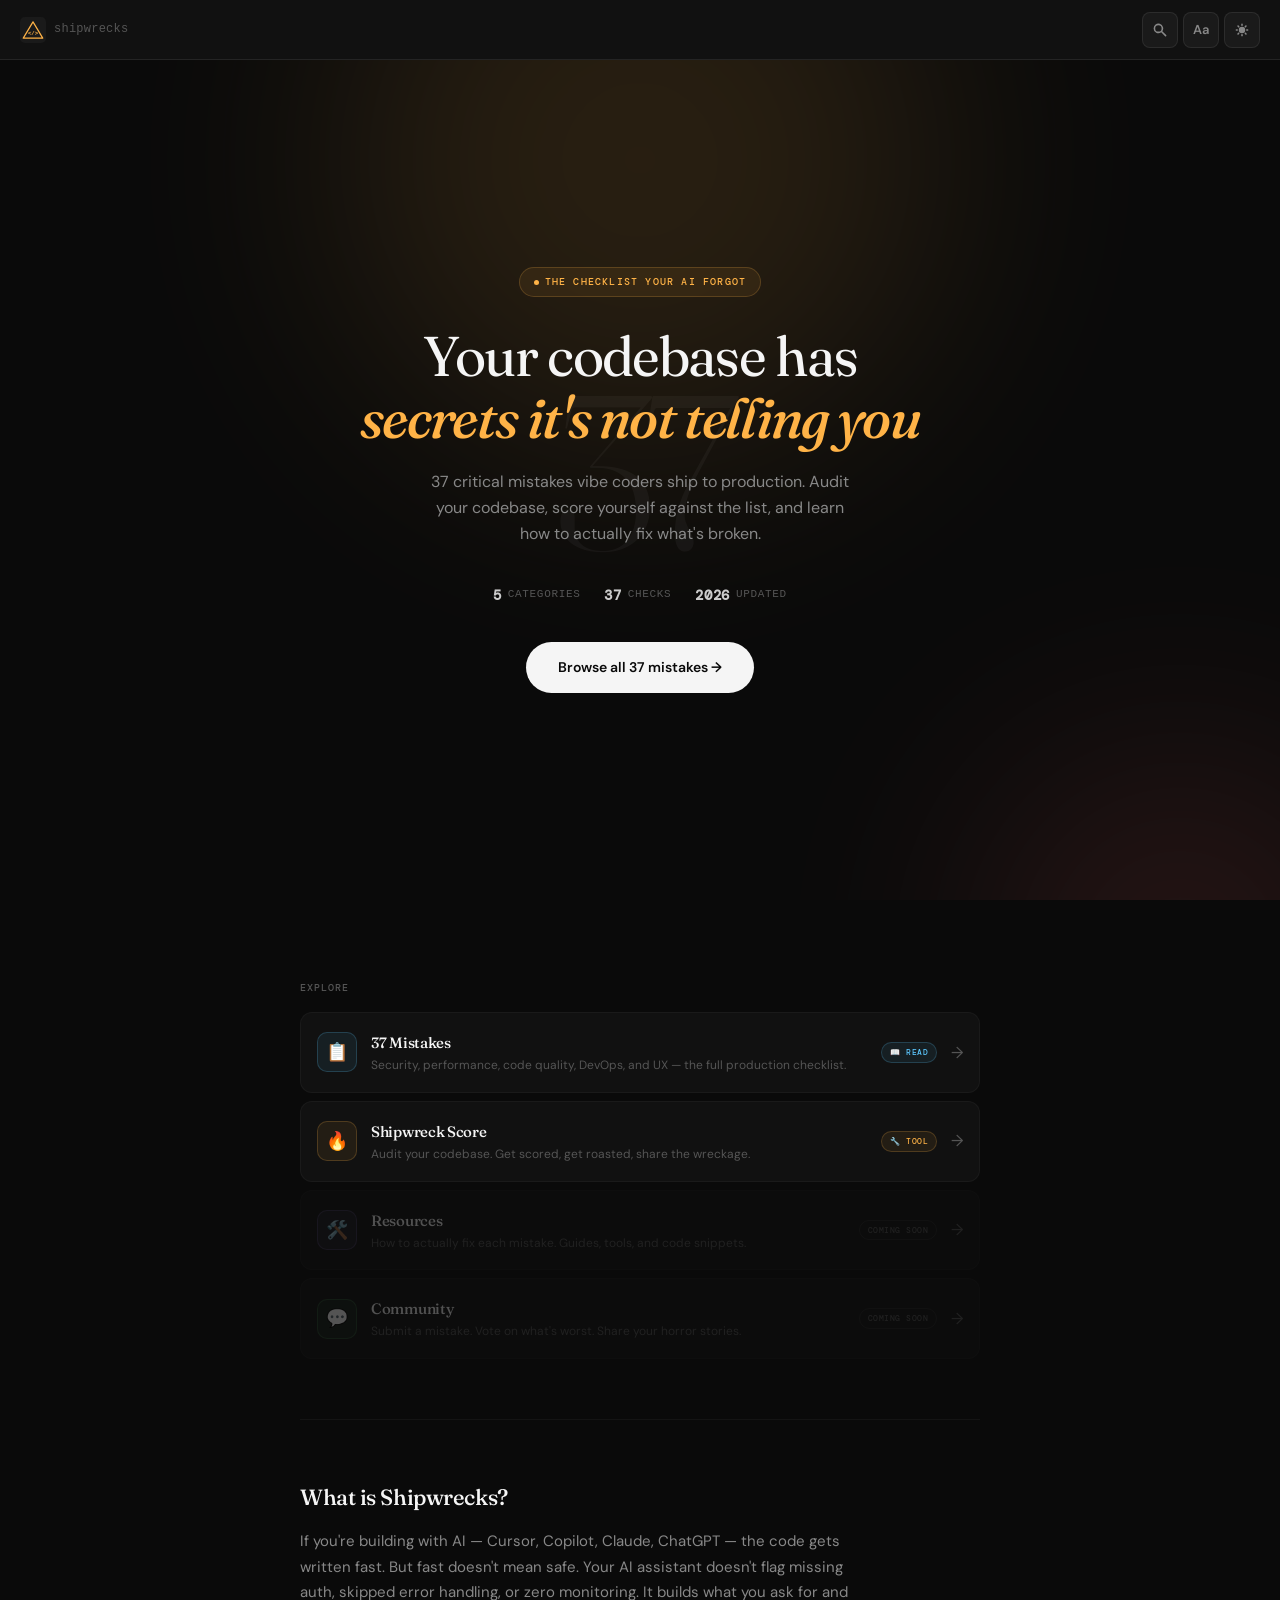
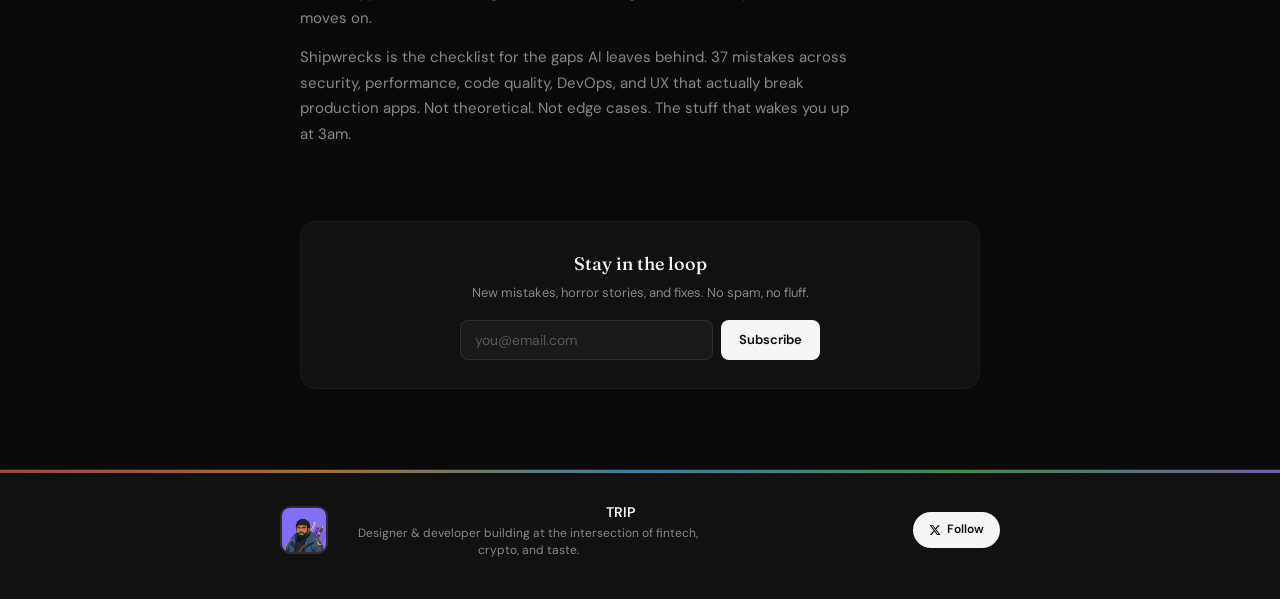
==== commit dfe74363: "Redesign homepage: match Score page visual system — dark textures, atmospheric glows, unified design" ====
--- a/index.html
+++ b/index.html
@@ -1,1630 +1,108 @@
 <!DOCTYPE html>
 <html lang="en" data-theme="dark" data-text-size="medium">
 <head>
-  <meta charset="UTF-8">
-  <meta name="viewport" content="width=device-width, initial-scale=1.0, maximum-scale=1.0, user-scalable=no">
-  <title>Shipwrecks — The Production Checklist Your AI Forgot</title>
-  <link rel="icon" type="image/x-icon" href="/favicon.ico">
-  <link rel="icon" type="image/png" sizes="32x32" href="/favicon-32.png">
-  <link rel="icon" type="image/png" sizes="16x16" href="/favicon-16.png">
-  <link rel="apple-touch-icon" sizes="180x180" href="/favicon-180.png">
-  <meta name="description" content="37 critical mistakes vibe coders ship to production. Audit your codebase, score yourself, learn what to fix.">
-  <meta property="og:title" content="Shipwrecks — The Production Checklist Your AI Forgot">
-  <meta property="og:description" content="37 mistakes. Quiz your codebase. Fix what's broken.">
-  <meta property="og:type" content="website">
-  <meta property="og:url" content="https://shipwrecksbyai.vercel.app/">
-  <meta property="og:image" content="https://shipwrecksbyai.vercel.app/og-image.png">
-  <meta name="twitter:card" content="summary_large_image">
-  <meta name="twitter:site" content="@WLXAJ">
-  <link rel="preconnect" href="https://fonts.googleapis.com">
-  <link rel="preconnect" href="https://fonts.gstatic.com" crossorigin>
-  <link href="https://fonts.googleapis.com/css2?family=Fraunces:ital,opsz,wght@0,9..144,300;0,9..144,400;0,9..144,500;0,9..144,600;0,9..144,700;1,9..144,400;1,9..144,500&family=DM+Sans:ital,opsz,wght@0,9..40,300;0,9..40,400;0,9..40,500;0,9..40,600;0,9..40,700;1,9..40,400&family=DM+Mono:wght@400;500&display=swap" rel="stylesheet">
-  <style>
-/* ═══════════════════════════════════════
-   SHIPWRECKS — Design Tokens
-   Shared across all pages & templates
-   ═══════════════════════════════════════ */
-
-:root {
-  /* Typography */
-  --font-display: 'Fraunces', Georgia, serif;
-  --font-body: 'DM Sans', -apple-system, sans-serif;
-  --font-mono: 'DM Mono', 'SF Mono', monospace;
-  --text-scale: 1;
-
-  /* Spacing */
-  --nav-h: 60px;
-  --container-max: 720px;
-  --radius-sm: 6px;
-  --radius-md: 12px;
-  --radius-lg: 20px;
-
-  /* Transitions */
-  --ease-out: cubic-bezier(0.16, 1, 0.3, 1);
-  --ease-spring: cubic-bezier(0.34, 1.56, 0.64, 1);
-}
-
-/* Text size variants */
-html[data-text-size="small"]  { --text-scale: 0.8; }
-html[data-text-size="medium"] { --text-scale: 1; }
-html[data-text-size="large"]  { --text-scale: 1.25; }
-
-/* ═══ DARK THEME ═══ */
-[data-theme="dark"] {
-  --bg-primary: #121212;
-  --bg-secondary: #1a1a1a;
-  --bg-tertiary: #222222;
-  --bg-elevated: #2a2a2a;
-
-  --border-subtle: rgba(255, 255, 255, 0.06);
-  --border-default: rgba(255, 255, 255, 0.1);
-  --border-strong: rgba(255, 255, 255, 0.15);
-
-  --text-primary: #f5f5f5;
-  --text-secondary: #a8a8a8;
-  --text-tertiary: #6b6b6b;
-  --text-inverse: #121212;
-
-  --red: #ff6b6b;
-  --red-soft: rgba(255, 107, 107, 0.1);
-  --red-border: rgba(255, 107, 107, 0.25);
-
-  --amber: #ffb347;
-  --amber-soft: rgba(255, 179, 71, 0.1);
-  --amber-border: rgba(255, 179, 71, 0.25);
-
-  --blue: #5cc8ff;
-  --blue-soft: rgba(92, 200, 255, 0.1);
-  --blue-border: rgba(92, 200, 255, 0.25);
-
-  --green: #69db7c;
-  --green-soft: rgba(105, 219, 124, 0.1);
-  --green-border: rgba(105, 219, 124, 0.25);
-
-  --purple: #b197fc;
-  --purple-soft: rgba(177, 151, 252, 0.1);
-  --purple-border: rgba(177, 151, 252, 0.25);
-
-  --overlay: rgba(0, 0, 0, 0.6);
-  --shadow-color: 0deg 0% 0%;
-}
-
-/* ═══ LIGHT THEME ═══ */
-[data-theme="light"] {
-  --bg-primary: #fafafa;
-  --bg-secondary: #ffffff;
-  --bg-tertiary: #f0f0f0;
-  --bg-elevated: #ffffff;
-
-  --border-subtle: rgba(0, 0, 0, 0.04);
-  --border-default: rgba(0, 0, 0, 0.08);
-  --border-strong: rgba(0, 0, 0, 0.12);
-
-  --text-primary: #1a1a1a;
-  --text-secondary: #666666;
-  --text-tertiary: #999999;
-  --text-inverse: #ffffff;
-
-  --red: #e53935;
-  --red-soft: rgba(229, 57, 53, 0.08);
-  --red-border: rgba(229, 57, 53, 0.2);
-
-  --amber: #ef8c00;
-  --amber-soft: rgba(239, 140, 0, 0.08);
-  --amber-border: rgba(239, 140, 0, 0.2);
-
-  --blue: #0088cc;
-  --blue-soft: rgba(0, 136, 204, 0.08);
-  --blue-border: rgba(0, 136, 204, 0.2);
-
-  --green: #2e9e45;
-  --green-soft: rgba(46, 158, 69, 0.08);
-  --green-border: rgba(46, 158, 69, 0.2);
-
-  --purple: #7c4dff;
-  --purple-soft: rgba(124, 77, 255, 0.08);
-  --purple-border: rgba(124, 77, 255, 0.2);
-
-  --overlay: rgba(255, 255, 255, 0.85);
-  --shadow-color: 220deg 10% 50%;
-}
-
-/* ═══ RESET & BASE ═══ */
-*, *::before, *::after { margin: 0; padding: 0; box-sizing: border-box; }
-html { scroll-behavior: smooth; scroll-padding-top: calc(var(--nav-h) + 24px); }
-
-body {
-  background: var(--bg-primary);
-  color: var(--text-primary);
-  font-family: var(--font-body);
-  font-size: calc(15px * var(--text-scale));
-  line-height: 1.6;
-  -webkit-font-smoothing: antialiased;
-  -moz-osx-font-smoothing: grayscale;
-  min-height: 100vh;
-  transition: background 0.4s var(--ease-out), color 0.4s var(--ease-out);
-}
-
-/* ═══ SHARED UTILITIES ═══ */
-.container {
-  max-width: var(--container-max);
-  margin: 0 auto;
-  padding: 0 24px;
-}
-
-/* Severity / tag badges */
-.badge {
-  font-family: var(--font-mono);
-  font-size: 9px;
-  font-weight: 600;
-  text-transform: uppercase;
-  letter-spacing: 0.08em;
-  padding: 4px 8px;
-  border-radius: 4px;
-  white-space: nowrap;
-  display: inline-block;
-}
-
-.badge-red    { background: var(--red-soft);    color: var(--red);    border: 1px solid var(--red-border); }
-.badge-amber  { background: var(--amber-soft);  color: var(--amber);  border: 1px solid var(--amber-border); }
-.badge-blue   { background: var(--blue-soft);   color: var(--blue);   border: 1px solid var(--blue-border); }
-.badge-green  { background: var(--green-soft);  color: var(--green);  border: 1px solid var(--green-border); }
-.badge-purple { background: var(--purple-soft); color: var(--purple); border: 1px solid var(--purple-border); }
-.badge-muted  { background: var(--bg-tertiary); color: var(--text-tertiary); border: 1px solid var(--border-default); }
-
-/* Pill badges (rounded) */
-.pill {
-  font-family: var(--font-mono);
-  font-size: 9px;
-  font-weight: 500;
-  text-transform: uppercase;
-  letter-spacing: 0.08em;
-  padding: 3px 10px;
-  border-radius: 100px;
-  white-space: nowrap;
-  display: inline-flex;
-  align-items: center;
-  gap: 6px;
-}
-
-/* Primary CTA button */
-.btn-primary {
-  display: inline-flex;
-  align-items: center;
-  gap: 8px;
-  padding: 12px 24px;
-  background: var(--text-primary);
-  color: var(--text-inverse);
-  font-family: var(--font-body);
-  font-size: 13px;
-  font-weight: 600;
-  border: none;
-  border-radius: 100px;
-  cursor: pointer;
-  text-decoration: none;
-  transition: all 0.2s var(--ease-out);
-}
-.btn-primary:hover {
-  transform: translateY(-2px);
-  box-shadow: 0 6px 20px -6px hsla(var(--shadow-color) / 0.4);
-}
-/* ═══════════════════════════════════════
-   SHIPWRECKS — Shared Components
-   Nav, Footer, Search Overlay
-   ═══════════════════════════════════════ */
-
-/* ═══ NAVBAR ═══ */
-nav {
-  position: sticky;
-  top: 0;
-  z-index: 100;
-  height: var(--nav-h);
-  background: var(--bg-secondary);
-  border-bottom: 1px solid var(--border-default);
-  display: flex;
-  align-items: center;
-  justify-content: space-between;
-  padding: 0 24px;
-  transition: background 0.4s var(--ease-out), border-color 0.4s var(--ease-out);
-}
-
-.nav-logo {
-  display: flex;
-  align-items: center;
-  gap: 8px;
-  text-decoration: none;
-  color: inherit;
-}
-
-.nav-logo-icon { width: 28px; height: 28px; flex-shrink: 0; }
-
-.nav-logo-text {
-  font-family: var(--font-mono);
-  font-size: 13px;
-  font-weight: 500;
-  color: var(--text-tertiary);
-  letter-spacing: 0.02em;
-}
-
-.nav-right {
-  display: flex;
-  align-items: center;
-  gap: 6px;
-}
-
-.nav-btn {
-  width: 40px;
-  height: 40px;
-  border-radius: var(--radius-sm);
-  border: 1px solid var(--border-default);
-  background: var(--bg-tertiary);
-  cursor: pointer;
-  display: flex;
-  align-items: center;
-  justify-content: center;
-  transition: all 0.2s var(--ease-out);
-  color: var(--text-secondary);
-}
-
-.nav-btn:hover {
-  background: var(--bg-elevated);
-  border-color: var(--border-strong);
-  color: var(--text-primary);
-}
-
-.nav-btn svg { width: 18px; height: 18px; }
-.nav-btn.text-sz {
-  font-family: var(--font-body);
-  font-size: 14px;
-  font-weight: 600;
-}
-
-/* Text Size Dropdown */
-.text-size-toggle { position: relative; }
-
-.text-size-dropdown {
-  position: absolute;
-  top: 100%;
-  right: 0;
-  margin-top: 8px;
-  background: var(--bg-secondary);
-  border: 1px solid var(--border-default);
-  border-radius: var(--radius-sm);
-  padding: 6px;
-  display: none;
-  flex-direction: column;
-  gap: 2px;
-  min-width: 100px;
-  box-shadow: 0 8px 24px -8px hsla(var(--shadow-color) / 0.3);
-  z-index: 200;
-}
-
-.text-size-dropdown.open { display: flex; }
-
-.ts-opt {
-  padding: 8px 12px;
-  border: none;
-  background: transparent;
-  color: var(--text-secondary);
-  font-family: var(--font-body);
-  font-size: 13px;
-  cursor: pointer;
-  border-radius: 4px;
-  text-align: left;
-  transition: all 0.15s var(--ease-out);
-}
-
-.ts-opt:hover {
-  background: var(--bg-tertiary);
-  color: var(--text-primary);
-}
-
-.ts-opt.active {
-  background: var(--bg-tertiary);
-  color: var(--text-primary);
-  font-weight: 600;
-}
-
-/* Theme Toggle */
-.theme-toggle svg { transition: transform 0.3s var(--ease-spring); }
-.theme-toggle:hover svg { transform: rotate(15deg); }
-
-[data-theme="dark"] .icon-sun  { display: block; }
-[data-theme="dark"] .icon-moon { display: none; }
-[data-theme="light"] .icon-sun  { display: none; }
-[data-theme="light"] .icon-moon { display: block; }
-
-
-/* ═══ CMD+K SEARCH OVERLAY ═══ */
-.search-overlay {
-  position: fixed;
-  inset: 0;
-  background: var(--overlay);
-  backdrop-filter: blur(6px);
-  -webkit-backdrop-filter: blur(6px);
-  z-index: 500;
-  display: none;
-  align-items: flex-start;
-  justify-content: center;
-  padding: min(20vh, 120px) 24px 24px;
-}
-
-.search-overlay.open { display: flex; }
-
-.search-modal {
-  background: var(--bg-secondary);
-  border: 1px solid var(--border-default);
-  border-radius: var(--radius-lg);
-  width: 100%;
-  max-width: 520px;
-  box-shadow: 0 24px 48px -12px hsla(var(--shadow-color) / 0.4);
-  overflow: hidden;
-  animation: modalIn 0.2s var(--ease-out);
-}
-
-@keyframes modalIn {
-  from { opacity: 0; transform: translateY(-8px) scale(0.98); }
-  to   { opacity: 1; transform: none; }
-}
-
-.search-input-wrap {
-  display: flex;
-  align-items: center;
-  gap: 10px;
-  padding: 16px 20px;
-  border-bottom: 1px solid var(--border-default);
-}
-
-.search-input-wrap svg {
-  width: 18px;
-  height: 18px;
-  color: var(--text-tertiary);
-  flex-shrink: 0;
-}
-
-.search-input {
-  flex: 1;
-  background: none;
-  border: none;
-  outline: none;
-  color: var(--text-primary);
-  font-family: var(--font-body);
-  font-size: 16px;
-  font-weight: 400;
-}
-
-.search-input::placeholder { color: var(--text-tertiary); }
-
-.search-esc {
-  font-family: var(--font-mono);
-  font-size: 10px;
-  color: var(--text-tertiary);
-  border: 1px solid var(--border-default);
-  border-radius: 4px;
-  padding: 2px 6px;
-  cursor: pointer;
-}
-
-.search-results {
-  max-height: 360px;
-  overflow-y: auto;
-  padding: 8px;
-}
-
-.search-results::-webkit-scrollbar { width: 4px; }
-.search-results::-webkit-scrollbar-thumb { background: var(--border-default); border-radius: 2px; }
-
-.search-empty {
-  padding: 32px 20px;
-  text-align: center;
-  color: var(--text-tertiary);
-  font-size: 14px;
-}
-
-.sr-group {
-  padding: 8px 12px 4px;
-  font-family: var(--font-mono);
-  font-size: 10px;
-  font-weight: 500;
-  text-transform: uppercase;
-  letter-spacing: 0.1em;
-  color: var(--text-tertiary);
-}
-
-.sr-item {
-  display: flex;
-  align-items: center;
-  gap: 12px;
-  padding: 10px 12px;
-  border-radius: var(--radius-sm);
-  cursor: pointer;
-  transition: background 0.1s;
-  text-decoration: none;
-  color: inherit;
-}
-
-.sr-item:hover, .sr-item.focused { background: var(--bg-tertiary); }
-
-.sr-icon {
-  width: 32px;
-  height: 32px;
-  border-radius: var(--radius-sm);
-  display: flex;
-  align-items: center;
-  justify-content: center;
-  font-size: 14px;
-  flex-shrink: 0;
-}
-
-.sr-icon.red    { background: var(--red-soft);    border: 1px solid var(--red-border); }
-.sr-icon.amber  { background: var(--amber-soft);  border: 1px solid var(--amber-border); }
-.sr-icon.blue   { background: var(--blue-soft);   border: 1px solid var(--blue-border); }
-.sr-icon.green  { background: var(--green-soft);  border: 1px solid var(--green-border); }
-.sr-icon.purple { background: var(--purple-soft); border: 1px solid var(--purple-border); }
-.sr-icon.muted  { background: var(--bg-tertiary); border: 1px solid var(--border-default); }
-
-.sr-meta { flex: 1; min-width: 0; }
-
-.sr-title {
-  font-size: calc(13px * var(--text-scale));
-  font-weight: 500;
-  white-space: nowrap;
-  overflow: hidden;
-  text-overflow: ellipsis;
-}
-
-.sr-sub {
-  font-size: 11px;
-  color: var(--text-tertiary);
-  white-space: nowrap;
-  overflow: hidden;
-  text-overflow: ellipsis;
-}
-
-.sr-arrow { color: var(--text-tertiary); font-size: 14px; }
-
-
-/* ═══ FOOTER ═══ */
-.site-footer {
-  background: var(--bg-secondary);
-  border-top: 1px solid var(--border-default);
-  padding: 48px 24px;
-  margin-top: 64px;
-}
-
-.footer-accent {
-  height: 3px;
-  background: linear-gradient(90deg, var(--red), var(--amber), var(--blue), var(--green), var(--purple));
-  opacity: 0.7;
-  margin: -48px -24px 32px;
-}
-
-.footer-inner {
-  max-width: var(--container-max);
-  margin: 0 auto;
-}
-
-.footer-actions {
-  display: flex;
-  gap: 12px;
-  justify-content: center;
-  flex-wrap: wrap;
-  margin-bottom: 36px;
-}
-
-.footer-btn {
-  display: inline-flex;
-  align-items: center;
-  gap: 8px;
-  font-family: var(--font-mono);
-  font-size: 13px;
-  font-weight: 500;
-  padding: 12px 20px;
-  border-radius: var(--radius-sm);
-  border: 1px solid var(--border-default);
-  background: var(--bg-tertiary);
-  color: var(--text-secondary);
-  cursor: pointer;
-  text-decoration: none;
-  transition: all 0.2s var(--ease-out);
-}
-
-.footer-btn:hover {
-  background: var(--bg-primary);
-  border-color: var(--border-strong);
-  color: var(--text-primary);
-}
-
-.footer-btn svg { width: 15px; height: 15px; }
-
-.footer-divider {
-  height: 1px;
-  background: var(--border-default);
-  margin-bottom: 28px;
-}
-
-.footer-bottom {
-  display: grid;
-  grid-template-columns: 56px 1fr auto;
-  align-items: center;
-  gap: 24px;
-}
-
-.footer-avatar-wrap {
-  width: 56px;
-  height: 56px;
-  flex-shrink: 0;
-}
-
-.footer-avatar {
-  width: 56px;
-  height: 56px;
-  border-radius: 12px;
-  background: var(--bg-tertiary);
-  border: 2px solid var(--border-default);
-  object-fit: cover;
-}
-
-.footer-avatar-fallback {
-  display: flex;
-  align-items: center;
-  justify-content: center;
-  font-family: var(--font-display);
-  font-size: 22px;
-  font-weight: 600;
-  color: var(--text-tertiary);
-}
-
-.footer-author-info {
-  display: flex;
-  flex-direction: column;
-  align-items: center;
-  justify-content: center;
-  text-align: center;
-}
-
-.footer-author-name {
-  font-weight: 600;
-  font-size: calc(15px * var(--text-scale));
-  color: var(--text-primary);
-  margin-bottom: 4px;
-}
-
-.footer-author-bio {
-  font-size: calc(14px * var(--text-scale));
-  color: var(--text-secondary);
-  line-height: 1.5;
-  max-width: 400px;
-  text-align: center;
-}
-
-.footer-follow {
-  display: inline-flex;
-  align-items: center;
-  gap: 8px;
-  font-family: var(--font-body);
-  font-size: 13px;
-  font-weight: 600;
-  padding: 10px 18px;
-  border-radius: 100px;
-  background: var(--text-primary);
-  color: var(--text-inverse);
-  text-decoration: none;
-  transition: all 0.2s var(--ease-out);
-}
-
-.footer-follow:hover {
-  transform: translateY(-2px);
-  box-shadow: 0 6px 20px -6px hsla(var(--shadow-color) / 0.4);
-}
-
-.footer-follow svg { width: 14px; height: 14px; }
-
-
-/* ═══ RESPONSIVE ═══ */
-@media (max-width: 600px) {
-  nav { padding: 0 16px; }
-  .footer-bottom {
-    grid-template-columns: 1fr;
-    justify-items: center;
-    text-align: center;
-    gap: 16px;
-  }
-  .footer-avatar-wrap { margin: 0 auto; }
-  .search-modal {
-    margin-top: 0;
-    border-radius: 0;
-    max-width: 100%;
-    height: 100vh;
-    max-height: 100vh;
-  }
-  .search-results { max-height: calc(100vh - 60px); }
-}
-/* ═══════════════════════════════════════
-   SHIPWRECKS — Hub Page Template
-   Homepage layout, hero, sections, pagination
-   ═══════════════════════════════════════ */
-
-.hub-container {
-  max-width: var(--container-max);
-  margin: 0 auto;
-  padding: 72px 24px 80px;
-}
-
-/* ═══ HERO ═══ */
-.hero {
-  margin-bottom: 72px;
-  position: relative;
-}
-
-.hero-badge {
-  display: inline-flex;
-  align-items: center;
-  gap: 8px;
-  font-family: var(--font-mono);
-  font-size: 11px;
-  font-weight: 500;
-  text-transform: uppercase;
-  letter-spacing: 0.1em;
-  color: var(--text-tertiary);
-  padding: 8px 14px;
-  background: var(--bg-secondary);
-  border: 1px solid var(--border-default);
-  border-radius: 100px;
-  margin-bottom: 32px;
-}
-
-.hero-badge::before {
-  content: '';
-  width: 6px;
-  height: 6px;
-  background: var(--amber);
-  border-radius: 50%;
-  animation: pulse 2s infinite;
-}
-
-@keyframes pulse {
-  0%, 100% { opacity: 1; transform: scale(1); }
-  50% { opacity: 0.5; transform: scale(0.9); }
-}
-
-/* Carousel */
-.hero-carousel {
-  position: relative;
-  min-height: clamp(80px, 14vw, 130px);
-  margin-bottom: 4px;
-}
-
-.hero-slide {
-  position: absolute;
-  top: 0; left: 0;
-  opacity: 0;
-  transition: opacity 0.6s var(--ease-out);
-  pointer-events: none;
-}
-
-.hero-slide.active {
-  opacity: 1;
-  position: relative;
-  pointer-events: auto;
-}
-
-.hero-title {
-  font-family: var(--font-display);
-  font-size: clamp(32px, 7vw, 52px);
-  font-weight: 400;
-  line-height: 1.15;
-  color: var(--text-primary);
-  letter-spacing: -0.025em;
-  max-width: 580px;
-}
-
-.hero-title em {
-  font-style: italic;
-  color: var(--amber);
-  font-weight: 500;
-}
-
-.hero-subtitle {
-  font-size: calc(16px * var(--text-scale));
-  color: var(--text-secondary);
-  margin-top: 24px;
-  margin-bottom: 36px;
-  line-height: 1.7;
-  max-width: 480px;
-}
-
-.hero-dots {
-  display: flex;
-  gap: 6px;
-  margin-top: 28px;
-}
-
-.hero-dot {
-  width: 6px;
-  height: 6px;
-  border-radius: 50%;
-  background: var(--border-default);
-  cursor: pointer;
-  transition: all 0.2s;
-}
-
-.hero-dot.active {
-  background: var(--amber);
-  width: 20px;
-  border-radius: 3px;
-}
-
-/* ═══ SECTION CARDS ═══ */
-.sections { margin-bottom: 72px; }
-
-.sections-header {
-  display: flex;
-  align-items: center;
-  justify-content: space-between;
-  margin-bottom: 16px;
-}
-
-.sections-title {
-  font-family: var(--font-mono);
-  font-size: 10px;
-  font-weight: 500;
-  text-transform: uppercase;
-  letter-spacing: 0.1em;
-  color: var(--text-tertiary);
-}
-
-.sections-pager {
-  display: flex;
-  align-items: center;
-  gap: 8px;
-}
-
-.sections-pager-info {
-  font-family: var(--font-mono);
-  font-size: 11px;
-  color: var(--text-tertiary);
-}
-
-.pager-btn {
-  width: 32px;
-  height: 32px;
-  border-radius: var(--radius-sm);
-  border: 1px solid var(--border-default);
-  background: var(--bg-tertiary);
-  cursor: pointer;
-  display: flex;
-  align-items: center;
-  justify-content: center;
-  transition: all 0.2s var(--ease-out);
-  color: var(--text-secondary);
-}
-
-.pager-btn:hover {
-  background: var(--bg-elevated);
-  border-color: var(--border-strong);
-  color: var(--text-primary);
-}
-
-.pager-btn:disabled {
-  opacity: 0.3;
-  pointer-events: none;
-}
-
-.pager-btn svg { width: 14px; height: 14px; }
-
-.sections-grid {
-  display: flex;
-  flex-direction: column;
-  gap: 12px;
-}
-
-.sec-card {
-  display: flex;
-  align-items: center;
-  gap: 16px;
-  padding: 20px;
-  background: var(--bg-secondary);
-  border: 1px solid var(--border-default);
-  border-radius: var(--radius-md);
-  text-decoration: none;
-  color: inherit;
-  transition: all 0.25s var(--ease-out);
-}
-
-.sec-card:hover {
-  border-color: var(--border-strong);
-  box-shadow: 0 4px 24px -8px hsla(var(--shadow-color) / 0.15);
-  transform: translateY(-1px);
-}
-
-.sec-card.muted {
-  opacity: 0.4;
-  pointer-events: none;
-}
-
-.sec-card.muted:hover { transform: none; box-shadow: none; }
-
-.sec-icon {
-  width: 44px;
-  height: 44px;
-  border-radius: var(--radius-md);
-  display: flex;
-  align-items: center;
-  justify-content: center;
-  font-size: 20px;
-  flex-shrink: 0;
-}
-
-.sec-icon.red    { background: var(--red-soft);    border: 1px solid var(--red-border); }
-.sec-icon.amber  { background: var(--amber-soft);  border: 1px solid var(--amber-border); }
-.sec-icon.blue   { background: var(--blue-soft);   border: 1px solid var(--blue-border); }
-.sec-icon.green  { background: var(--green-soft);  border: 1px solid var(--green-border); }
-.sec-icon.purple { background: var(--purple-soft); border: 1px solid var(--purple-border); }
-
-.sec-meta {
-  flex: 1;
-  display: flex;
-  flex-direction: column;
-  gap: 2px;
-}
-
-.sec-title {
-  font-family: var(--font-display);
-  font-size: calc(16px * var(--text-scale));
-  font-weight: 500;
-  letter-spacing: -0.02em;
-}
-
-.sec-desc {
-  font-size: calc(13px * var(--text-scale));
-  color: var(--text-tertiary);
-  line-height: 1.4;
-}
-
-.sec-arrow {
-  color: var(--text-tertiary);
-  font-size: 18px;
-  transition: transform 0.2s var(--ease-out);
-}
-
-.sec-card:hover .sec-arrow {
-  transform: translateX(3px);
-  color: var(--text-secondary);
-}
-
-/* ═══ ABOUT ═══ */
-.about {
-  margin-bottom: 72px;
-  padding: 32px 0;
-  border-top: 1px solid var(--border-default);
-}
-
-.about-title {
-  font-family: var(--font-display);
-  font-size: calc(22px * var(--text-scale));
-  font-weight: 500;
-  letter-spacing: -0.02em;
-  margin-bottom: 12px;
-}
-
-.about p {
-  font-size: calc(15px * var(--text-scale));
-  color: var(--text-secondary);
-  line-height: 1.7;
-  margin-bottom: 12px;
-  max-width: 560px;
-}
-
-/* ═══ NEWSLETTER ═══ */
-.nl {
-  padding: 32px;
-  background: var(--bg-secondary);
-  border: 1px solid var(--border-default);
-  border-radius: var(--radius-lg);
-  margin-bottom: 72px;
-  text-align: center;
-}
-
-.nl-title {
-  font-family: var(--font-display);
-  font-size: calc(20px * var(--text-scale));
-  font-weight: 500;
-  margin-bottom: 6px;
-}
-
-.nl-desc {
-  font-size: calc(14px * var(--text-scale));
-  color: var(--text-secondary);
-  margin-bottom: 20px;
-}
-
-.nl-form { display: flex; gap: 8px; max-width: 400px; margin: 0 auto; }
-
-.nl-input {
-  flex: 1;
-  padding: 12px 16px;
-  background: var(--bg-tertiary);
-  border: 1px solid var(--border-default);
-  border-radius: var(--radius-sm);
-  color: var(--text-primary);
-  font-family: var(--font-body);
-  font-size: 14px;
-  transition: border-color 0.2s;
-}
-
-.nl-input:focus { outline: none; border-color: var(--border-strong); }
-.nl-input::placeholder { color: var(--text-tertiary); }
-
-.nl-btn {
-  padding: 12px 20px;
-  background: var(--text-primary);
-  color: var(--text-inverse);
-  font-family: var(--font-body);
-  font-size: 13px;
-  font-weight: 600;
-  border: none;
-  border-radius: var(--radius-sm);
-  cursor: pointer;
-  transition: all 0.2s var(--ease-out);
-  white-space: nowrap;
-}
-
-.nl-btn:hover { opacity: 0.85; }
-
-.nl-msg { font-size: 13px; margin-top: 10px; display: none; }
-.nl-msg.ok { display: block; color: var(--green); }
-.nl-msg.err { display: block; color: var(--red); }
-
-/* ═══ WHAT'S NEXT ═══ */
-.whats-next {
-  margin-bottom: 48px;
-}
-
-.whats-next-title {
-  font-family: var(--font-mono);
-  font-size: 10px;
-  font-weight: 500;
-  text-transform: uppercase;
-  letter-spacing: 0.1em;
-  color: var(--text-tertiary);
-  margin-bottom: 16px;
-}
-
-.whats-next-grid {
-  display: grid;
-  grid-template-columns: repeat(auto-fit, minmax(200px, 1fr));
-  gap: 12px;
-}
-
-.wn-card {
-  display: flex;
-  flex-direction: column;
-  gap: 10px;
-  padding: 20px;
-  background: var(--bg-secondary);
-  border: 1px solid var(--border-default);
-  border-radius: var(--radius-md);
-  text-decoration: none;
-  color: inherit;
-  transition: all 0.25s var(--ease-out);
-  position: relative;
-  overflow: hidden;
-}
-
-.wn-card:hover {
-  border-color: var(--border-strong);
-  box-shadow: 0 4px 24px -8px hsla(var(--shadow-color) / 0.15);
-  transform: translateY(-2px);
-}
-
-.wn-card.muted {
-  opacity: 0.4;
-  pointer-events: none;
-}
-
-.wn-card-top {
-  display: flex;
-  align-items: center;
-  justify-content: space-between;
-}
-
-.wn-card-icon {
-  width: 36px;
-  height: 36px;
-  border-radius: var(--radius-sm);
-  display: flex;
-  align-items: center;
-  justify-content: center;
-  font-size: 16px;
-}
-
-.wn-card-icon.red    { background: var(--red-soft);    border: 1px solid var(--red-border); }
-.wn-card-icon.amber  { background: var(--amber-soft);  border: 1px solid var(--amber-border); }
-.wn-card-icon.blue   { background: var(--blue-soft);   border: 1px solid var(--blue-border); }
-.wn-card-icon.green  { background: var(--green-soft);  border: 1px solid var(--green-border); }
-.wn-card-icon.purple { background: var(--purple-soft); border: 1px solid var(--purple-border); }
-
-.wn-card-tag {
-  font-family: var(--font-mono);
-  font-size: 8px;
-  font-weight: 500;
-  text-transform: uppercase;
-  letter-spacing: 0.08em;
-  padding: 2px 8px;
-  border-radius: 100px;
-}
-
-.wn-card-title {
-  font-family: var(--font-display);
-  font-size: calc(15px * var(--text-scale));
-  font-weight: 500;
-  letter-spacing: -0.02em;
-  line-height: 1.3;
-}
-
-.wn-card-desc {
-  font-size: calc(12px * var(--text-scale));
-  color: var(--text-tertiary);
-  line-height: 1.4;
-}
-
-.wn-card-arrow {
-  font-size: 13px;
-  color: var(--text-tertiary);
-  margin-top: auto;
-  transition: transform 0.2s var(--ease-out);
-}
-
-.wn-card:hover .wn-card-arrow {
-  transform: translateX(3px);
-  color: var(--text-secondary);
-}
-
-/* ═══ RESPONSIVE ═══ */
-@media (max-width: 600px) {
-  .nl-form { flex-direction: column; }
-  .hero-title { font-size: clamp(26px, 8vw, 40px); }
-  .hero-carousel { min-height: clamp(70px, 18vw, 100px); }
-}
-  </style>
+<meta charset="UTF-8">
+<meta name="viewport" content="width=device-width, initial-scale=1.0, maximum-scale=1.0, user-scalable=no">
+<title>Shipwrecks — The Production Checklist Your AI Forgot</title>
+<link rel="icon" type="image/x-icon" href="/favicon.ico">
+<link rel="icon" type="image/png" sizes="32x32" href="/favicon-32.png">
+<meta name="description" content="37 critical mistakes vibe coders ship to production. Audit your codebase, score yourself, learn what to fix.">
+<meta property="og:title" content="Shipwrecks — The Production Checklist Your AI Forgot">
+<meta property="og:description" content="37 mistakes. Quiz your codebase. Fix what's broken.">
+<meta property="og:type" content="website">
+<meta property="og:url" content="https://shipwrecksbyai.vercel.app/">
+<meta property="og:image" content="https://shipwrecksbyai.vercel.app/og-image.png">
+<meta name="twitter:card" content="summary_large_image">
+<meta name="twitter:site" content="@WLXAJ">
+<link rel="preconnect" href="https://fonts.googleapis.com">
+<link rel="preconnect" href="https://fonts.gstatic.com" crossorigin>
+<link href="https://fonts.googleapis.com/css2?family=Fraunces:ital,opsz,wght@0,9..144,300;0,9..144,400;0,9..144,500;0,9..144,600;0,9..144,700;1,9..144,400;1,9..144,500&family=DM+Sans:ital,opsz,wght@0,9..40,300;0,9..40,400;0,9..40,500;0,9..40,600;0,9..40,700;1,9..40,400&family=DM+Mono:wght@400;500&display=swap" rel="stylesheet">
+<style>
+*,*::before,*::after{margin:0;padding:0;box-sizing:border-box}
+:root{--font-d:'Fraunces',Georgia,serif;--font-b:'DM Sans',-apple-system,sans-serif;--font-m:'DM Mono','SF Mono',monospace;--nav-h:60px;--max-w:720px;--r:12px;--text-scale:1;--ease:cubic-bezier(.16,1,.3,1);--spring:cubic-bezier(.34,1.56,.64,1)}
+html[data-text-size="small"]{--text-scale:.85}html[data-text-size="medium"]{--text-scale:1}html[data-text-size="large"]{--text-scale:1.2}
+[data-theme="dark"]{--bg0:#0a0a0a;--bg1:#111;--bg2:#1a1a1a;--bg3:#222;--bg4:#2a2a2a;--b0:rgba(255,255,255,.04);--b1:rgba(255,255,255,.08);--b2:rgba(255,255,255,.12);--t0:#f5f5f5;--t1:#ccc;--t2:#888;--t3:#555;--ti:#0a0a0a;--red:#ff6b6b;--red-s:rgba(255,107,107,.08);--red-b:rgba(255,107,107,.2);--amb:#ffb347;--amb-s:rgba(255,179,71,.08);--amb-b:rgba(255,179,71,.2);--grn:#69db7c;--grn-s:rgba(105,219,124,.08);--grn-b:rgba(105,219,124,.2);--blu:#5cc8ff;--blu-s:rgba(92,200,255,.08);--blu-b:rgba(92,200,255,.2);--pur:#b197fc;--pur-s:rgba(177,151,252,.08);--pur-b:rgba(177,151,252,.2)}
+[data-theme="light"]{--bg0:#f8f7f4;--bg1:#f0eeeb;--bg2:#e8e6e1;--bg3:#ddd;--bg4:#ccc;--b0:rgba(0,0,0,.03);--b1:rgba(0,0,0,.06);--b2:rgba(0,0,0,.1);--t0:#1a1a1a;--t1:#444;--t2:#777;--t3:#aaa;--ti:#fff;--red:#dc3545;--red-s:rgba(220,53,69,.06);--red-b:rgba(220,53,69,.15);--amb:#d48806;--amb-s:rgba(212,136,6,.06);--amb-b:rgba(212,136,6,.15);--grn:#2f9e44;--grn-s:rgba(47,158,68,.06);--grn-b:rgba(47,158,68,.15);--blu:#0c7cd5;--blu-s:rgba(12,124,213,.06);--blu-b:rgba(12,124,213,.15);--pur:#7048e8;--pur-s:rgba(112,72,232,.06);--pur-b:rgba(112,72,232,.15)}
+html{scroll-behavior:smooth}body{background:var(--bg0);color:var(--t0);font-family:var(--font-b);font-size:calc(15px * var(--text-scale));line-height:1.6;-webkit-font-smoothing:antialiased;min-height:100vh;transition:background .4s var(--ease),color .4s var(--ease)}
+nav{position:sticky;top:0;z-index:100;height:var(--nav-h);background:var(--bg1);border-bottom:1px solid var(--b1);display:flex;align-items:center;justify-content:space-between;padding:0 20px;backdrop-filter:blur(12px);-webkit-backdrop-filter:blur(12px)}
+.nl{display:flex;align-items:center;gap:8px;text-decoration:none;color:inherit}.nl svg{width:26px;height:26px}.nl-text{font-family:var(--font-m);font-size:12px;color:var(--t3);letter-spacing:.02em}
+.nr{display:flex;align-items:center;gap:5px}
+.nb{width:36px;height:36px;border-radius:8px;border:1px solid var(--b1);background:var(--bg2);cursor:pointer;display:flex;align-items:center;justify-content:center;color:var(--t2);transition:all .15s var(--ease);font-family:var(--font-b);font-size:13px;font-weight:600}.nb:hover{background:var(--bg3);color:var(--t0);border-color:var(--b2)}.nb svg{width:16px;height:16px}
+[data-theme="dark"] .i-sun{display:block}[data-theme="dark"] .i-moon{display:none}[data-theme="light"] .i-sun{display:none}[data-theme="light"] .i-moon{display:block}
+.tsd{position:absolute;top:100%;right:0;margin-top:6px;background:var(--bg2);border:1px solid var(--b1);border-radius:8px;padding:4px;display:none;flex-direction:column;gap:2px;min-width:90px;box-shadow:0 8px 24px -8px rgba(0,0,0,.4);z-index:200}#tsd.open{display:flex}
+.ts-o{padding:7px 10px;border:none;background:transparent;color:var(--t2);font-family:var(--font-b);font-size:12px;cursor:pointer;border-radius:4px;text-align:left;transition:all .15s}.ts-o:hover{background:var(--bg3);color:var(--t0)}.ts-o.active{background:var(--bg3);color:var(--t0);font-weight:600}
+.sov{position:fixed;inset:0;background:rgba(0,0,0,.5);backdrop-filter:blur(6px);-webkit-backdrop-filter:blur(6px);z-index:500;display:none;align-items:flex-start;justify-content:center;padding:min(20vh,120px) 20px 20px}.sov.open{display:flex}
+.sbox{background:var(--bg2);border:1px solid var(--b1);border-radius:16px;width:100%;max-width:480px;box-shadow:0 24px 48px -12px rgba(0,0,0,.5);overflow:hidden;animation:sIn .2s var(--ease)}@keyframes sIn{from{opacity:0;transform:translateY(-8px) scale(.98)}to{opacity:1;transform:none}}
+.sbar{display:flex;align-items:center;gap:10px;padding:14px 18px;border-bottom:1px solid var(--b0)}.sbar svg{width:16px;height:16px;color:var(--t3);flex-shrink:0}.sbar input{flex:1;background:none;border:none;outline:none;color:var(--t0);font-family:var(--font-b);font-size:15px}.sbar input::placeholder{color:var(--t3)}.sbar .esc{font-family:var(--font-m);font-size:9px;color:var(--t3);border:1px solid var(--b1);border-radius:3px;padding:2px 5px;cursor:pointer}
+.sres{max-height:320px;overflow-y:auto;padding:6px}
+.hero{min-height:calc(100vh - var(--nav-h));display:flex;align-items:center;justify-content:center;position:relative;overflow:hidden;padding:3rem 1.5rem}
+.hero-noise{position:absolute;inset:0;background:repeating-conic-gradient(var(--bg0) 0% 25%,transparent 0% 50%) 0 0/4px 4px;opacity:.5}
+.hero-glow{position:absolute;border-radius:50%;filter:blur(120px);opacity:.12;z-index:0}.hero-glow.a{background:var(--amb);width:600px;height:600px;top:-200px;left:50%;transform:translateX(-50%)}.hero-glow.b{background:var(--red);width:400px;height:400px;bottom:-250px;right:-100px}
+.hc{position:relative;z-index:1;max-width:580px;text-align:center}
+.hero-num{font-family:var(--font-d);font-size:clamp(120px,30vw,220px);font-weight:300;line-height:.85;letter-spacing:-.06em;color:var(--t0);opacity:.04;position:absolute;top:50%;left:50%;transform:translate(-50%,-55%);user-select:none}
+.hero-pill{display:inline-flex;align-items:center;gap:6px;font-family:var(--font-m);font-size:10px;font-weight:500;text-transform:uppercase;letter-spacing:.12em;color:var(--amb);padding:6px 14px;background:var(--amb-s);border:1px solid var(--amb-b);border-radius:100px;margin-bottom:28px}.hero-pill::before{content:'';width:5px;height:5px;background:var(--amb);border-radius:50%;animation:blink 2s infinite}@keyframes blink{0%,100%{opacity:1}50%{opacity:.3}}
+.hero-h{font-family:var(--font-d);font-size:clamp(32px,7vw,56px);font-weight:400;line-height:1.1;letter-spacing:-.03em;margin-bottom:20px}.hero-h em{font-style:italic;color:var(--amb);font-weight:500}
+.hero-p{font-size:calc(16px * var(--text-scale));color:var(--t2);line-height:1.65;margin-bottom:36px;max-width:440px;margin-left:auto;margin-right:auto}
+.hero-stats{display:flex;gap:24px;justify-content:center;margin-bottom:36px;font-family:var(--font-m);font-size:11px;color:var(--t3);text-transform:uppercase;letter-spacing:.06em}.hero-stats span{display:flex;align-items:center;gap:6px}.hero-stats b{font-size:14px;color:var(--t1);font-weight:600}
+.cta{display:inline-flex;align-items:center;gap:8px;padding:14px 32px;background:var(--t0);color:var(--ti);font-family:var(--font-b);font-size:14px;font-weight:600;border:none;border-radius:100px;cursor:pointer;text-decoration:none;transition:all .25s var(--ease);position:relative;overflow:hidden}.cta:hover{transform:translateY(-3px);box-shadow:0 12px 40px -12px rgba(255,179,71,.3)}.cta::after{content:'';position:absolute;inset:0;background:linear-gradient(135deg,transparent 40%,rgba(255,179,71,.15));opacity:0;transition:opacity .3s}.cta:hover::after{opacity:1}
+.cnt{max-width:var(--max-w);margin:0 auto;padding:0 20px}
+.explore{padding:80px 0 60px}.sec-label{font-family:var(--font-m);font-size:10px;font-weight:500;text-transform:uppercase;letter-spacing:.1em;color:var(--t3);margin-bottom:16px}
+.cards{display:flex;flex-direction:column;gap:8px}
+.card{display:flex;align-items:center;gap:14px;padding:18px 16px;background:var(--bg1);border:1px solid var(--b0);border-radius:var(--r);text-decoration:none;color:inherit;transition:all .25s var(--ease)}.card:hover{border-color:var(--b2);background:var(--bg2);transform:translateY(-1px);box-shadow:0 4px 24px -8px rgba(0,0,0,.3)}.card.muted{opacity:.3;pointer-events:none}
+.card-icon{width:40px;height:40px;border-radius:10px;display:flex;align-items:center;justify-content:center;font-size:18px;flex-shrink:0}
+.card-icon.blu{background:var(--blu-s);border:1px solid var(--blu-b)}.card-icon.amb{background:var(--amb-s);border:1px solid var(--amb-b)}.card-icon.pur{background:var(--pur-s);border:1px solid var(--pur-b)}.card-icon.grn{background:var(--grn-s);border:1px solid var(--grn-b)}
+.card-meta{flex:1;min-width:0}.card-title{font-family:var(--font-d);font-size:calc(15px * var(--text-scale));font-weight:500;letter-spacing:-.02em;margin-bottom:2px}.card-desc{font-size:calc(12px * var(--text-scale));color:var(--t3);line-height:1.4}
+.card-tag{font-family:var(--font-m);font-size:8px;font-weight:500;text-transform:uppercase;letter-spacing:.06em;padding:3px 8px;border-radius:100px;white-space:nowrap;border:1px solid var(--b1);color:var(--t3)}.card-tag.live{color:var(--amb);border-color:var(--amb-b);background:var(--amb-s)}.card-tag.read{color:var(--blu);border-color:var(--blu-b);background:var(--blu-s)}
+.card-arrow{color:var(--t3);font-size:16px;transition:transform .2s var(--ease)}.card:hover .card-arrow{transform:translateX(3px);color:var(--t1)}
+.about{padding:60px 0;border-top:1px solid var(--b0)}.about-h{font-family:var(--font-d);font-size:calc(22px * var(--text-scale));font-weight:500;letter-spacing:-.02em;margin-bottom:14px}.about p{font-size:calc(15px * var(--text-scale));color:var(--t2);line-height:1.7;margin-bottom:14px;max-width:560px}
+.nl-box{padding:28px;background:var(--bg1);border:1px solid var(--b0);border-radius:16px;text-align:center;margin:0 0 80px}.nl-box-h{font-family:var(--font-d);font-size:calc(18px * var(--text-scale));font-weight:500;margin-bottom:4px}.nl-box-sub{font-size:calc(13px * var(--text-scale));color:var(--t2);margin-bottom:16px}
+.nl-form{display:flex;gap:8px;max-width:360px;margin:0 auto}.nl-inp{flex:1;padding:10px 14px;background:var(--bg2);border:1px solid var(--b1);border-radius:8px;color:var(--t0);font-family:var(--font-b);font-size:14px;transition:border-color .2s}.nl-inp:focus{outline:none;border-color:var(--b2)}.nl-inp::placeholder{color:var(--t3)}
+.nl-btn{padding:10px 18px;background:var(--t0);color:var(--ti);font-family:var(--font-b);font-size:13px;font-weight:600;border:none;border-radius:8px;cursor:pointer;transition:opacity .2s;white-space:nowrap}.nl-btn:hover{opacity:.85}
+.nl-msg{font-size:12px;margin-top:8px;display:none}.nl-msg.ok{display:block;color:var(--grn)}
+.ft{background:var(--bg1);border-top:1px solid var(--b1);padding:40px 20px}.ft-accent{height:3px;background:linear-gradient(90deg,var(--red),var(--amb),var(--blu),var(--grn),var(--pur));opacity:.6;margin:-40px -20px 28px}
+.ft-inner{max-width:var(--max-w);margin:0 auto;display:grid;grid-template-columns:48px 1fr auto;align-items:center;gap:20px}
+.ft-av{width:48px;height:48px;border-radius:10px;background:var(--bg2);border:2px solid var(--b1);object-fit:cover}.ft-av-fb{display:flex;align-items:center;justify-content:center;font-family:var(--font-d);font-size:20px;font-weight:600;color:var(--t3)}
+.ft-info{text-align:center}.ft-name{font-weight:600;font-size:14px;margin-bottom:2px}.ft-bio{font-size:calc(12px * var(--text-scale));color:var(--t2);line-height:1.4;max-width:360px}
+.ft-follow{display:inline-flex;align-items:center;gap:6px;font-size:12px;font-weight:600;padding:8px 16px;border-radius:100px;background:var(--t0);color:var(--ti);text-decoration:none;transition:all .2s var(--ease)}.ft-follow:hover{transform:translateY(-2px)}.ft-follow svg{width:12px;height:12px}
+@media(max-width:600px){nav{padding:0 14px}.hero{padding:2rem 1.2rem}.nl-form{flex-direction:column}.ft-inner{grid-template-columns:1fr;justify-items:center;text-align:center;gap:14px}.hero-stats{gap:16px;flex-wrap:wrap}}
+</style>
 </head>
 <body>
-
-  <!-- Nav -->
-  <nav>
-    <a class="nav-logo" href="/">
-      <svg class="nav-logo-icon" viewBox="0 0 64 64" xmlns="http://www.w3.org/2000/svg"><rect width="64" height="64" rx="12" fill="#1a1a1a"/><path d="M32 12 L56 52 L8 52 Z" fill="none" stroke="#ffb347" stroke-width="3" stroke-linejoin="round"/><text x="32" y="44" fill="#ffb347" font-family="ui-monospace,monospace" font-size="14" font-weight="600" text-anchor="middle">&lt;/&gt;</text></svg>
-      <div class="nav-logo-text">shipwrecks</div>
-    </a>
-    <div class="nav-right">
-      <button class="nav-btn" onclick="openSearch()" aria-label="Search" title="Search">
-        <svg viewBox="0 0 20 20" fill="currentColor"><path fill-rule="evenodd" d="M8 4a4 4 0 100 8 4 4 0 000-8zM2 8a6 6 0 1110.89 3.476l4.817 4.817a1 1 0 01-1.414 1.414l-4.816-4.816A6 6 0 012 8z" clip-rule="evenodd"/></svg>
-      </button>
-      <div class="text-size-toggle">
-        <button class="nav-btn text-sz" onclick="document.getElementById('tsd').classList.toggle('open')" aria-label="Text size">Aa</button>
-        <div class="text-size-dropdown" id="tsd">
-          <button class="ts-opt" onclick="setSize('small')">Small</button>
-          <button class="ts-opt active" onclick="setSize('medium')">Medium</button>
-          <button class="ts-opt" onclick="setSize('large')">Large</button>
-        </div>
-      </div>
-      <button class="nav-btn theme-toggle" onclick="toggleTheme()" aria-label="Toggle theme">
-        <svg class="icon-sun" viewBox="0 0 20 20" fill="currentColor"><path fill-rule="evenodd" d="M10 2a1 1 0 011 1v1a1 1 0 11-2 0V3a1 1 0 011-1zm4 8a4 4 0 11-8 0 4 4 0 018 0zm-.464 4.95l.707.707a1 1 0 001.414-1.414l-.707-.707a1 1 0 00-1.414 1.414zm2.12-10.607a1 1 0 010 1.414l-.706.707a1 1 0 11-1.414-1.414l.707-.707a1 1 0 011.414 0zM17 11a1 1 0 100-2h-1a1 1 0 100 2h1zm-7 4a1 1 0 011 1v1a1 1 0 11-2 0v-1a1 1 0 011-1zM5.05 6.464A1 1 0 106.465 5.05l-.708-.707a1 1 0 00-1.414 1.414l.707.707zm1.414 8.486l-.707.707a1 1 0 01-1.414-1.414l.707-.707a1 1 0 011.414 1.414zM4 11a1 1 0 100-2H3a1 1 0 000 2h1z" clip-rule="evenodd"/></svg>
-        <svg class="icon-moon" viewBox="0 0 20 20" fill="currentColor"><path d="M17.293 13.293A8 8 0 016.707 2.707a8.001 8.001 0 1010.586 10.586z"/></svg>
-      </button>
-    </div>
-  </nav>
-
-  <!-- Search overlay -->
-  <div class="search-overlay" id="searchOverlay" onclick="if(event.target===this)closeSearch()">
-    <div class="search-modal">
-      <div class="search-input-wrap">
-        <svg viewBox="0 0 20 20" fill="currentColor"><path fill-rule="evenodd" d="M8 4a4 4 0 100 8 4 4 0 000-8zM2 8a6 6 0 1110.89 3.476l4.817 4.817a1 1 0 01-1.414 1.414l-4.816-4.816A6 6 0 012 8z" clip-rule="evenodd"/></svg>
-        <input class="search-input" id="searchInput" type="text" placeholder="Search mistakes, pages..." autocomplete="off">
-        <span class="search-esc" onclick="closeSearch()">esc</span>
-      </div>
-      <div class="search-results" id="searchResults"></div>
-    </div>
+<nav>
+  <a class="nl" href="/"><svg viewBox="0 0 64 64" xmlns="http://www.w3.org/2000/svg"><rect width="64" height="64" rx="12" fill="#1a1a1a"/><path d="M32 12 L56 52 L8 52 Z" fill="none" stroke="#ffb347" stroke-width="3" stroke-linejoin="round"/><text x="32" y="44" fill="#ffb347" font-family="ui-monospace,monospace" font-size="14" font-weight="600" text-anchor="middle">&lt;/&gt;</text></svg><span class="nl-text">shipwrecks</span></a>
+  <div class="nr">
+    <button class="nb" onclick="openSearch()"><svg viewBox="0 0 20 20" fill="currentColor"><path fill-rule="evenodd" d="M8 4a4 4 0 100 8 4 4 0 000-8zM2 8a6 6 0 1110.89 3.476l4.817 4.817a1 1 0 01-1.414 1.414l-4.816-4.816A6 6 0 012 8z" clip-rule="evenodd"/></svg></button>
+    <div style="position:relative"><button class="nb" onclick="document.getElementById('tsd').classList.toggle('open')" style="font-family:var(--font-b);font-size:13px;font-weight:600">Aa</button><div id="tsd" class="tsd"><button class="ts-o" onclick="setSize('small')">Small</button><button class="ts-o active" onclick="setSize('medium')">Medium</button><button class="ts-o" onclick="setSize('large')">Large</button></div></div>
+    <button class="nb" onclick="toggleTheme()"><svg class="i-sun" viewBox="0 0 20 20" fill="currentColor"><path fill-rule="evenodd" d="M10 2a1 1 0 011 1v1a1 1 0 11-2 0V3a1 1 0 011-1zm4 8a4 4 0 11-8 0 4 4 0 018 0zm-.464 4.95l.707.707a1 1 0 001.414-1.414l-.707-.707a1 1 0 00-1.414 1.414zm2.12-10.607a1 1 0 010 1.414l-.706.707a1 1 0 11-1.414-1.414l.707-.707a1 1 0 011.414 0zM17 11a1 1 0 100-2h-1a1 1 0 100 2h1zm-7 4a1 1 0 011 1v1a1 1 0 11-2 0v-1a1 1 0 011-1zM5.05 6.464A1 1 0 106.465 5.05l-.708-.707a1 1 0 00-1.414 1.414l.707.707zm1.414 8.486l-.707.707a1 1 0 01-1.414-1.414l.707-.707a1 1 0 011.414 1.414zM4 11a1 1 0 100-2H3a1 1 0 000 2h1z" clip-rule="evenodd"/></svg><svg class="i-moon" viewBox="0 0 20 20" fill="currentColor"><path d="M17.293 13.293A8 8 0 016.707 2.707a8.001 8.001 0 1010.586 10.586z"/></svg></button>
   </div>
-
-  <!-- Page content -->
-  <div class="hub-container">
-
-    <div class="hero">
-      <div class="hero-badge">The production checklist your AI forgot</div>
-      <div class="hero-carousel" id="heroCarousel"></div>
-      <p class="hero-subtitle">37 critical mistakes vibe coders ship to production. Audit your codebase, score yourself against the list, and learn how to actually fix what's broken.</p>
-      <a class="btn-primary" href="/mistakes.html">Browse all 37 mistakes →</a>
-      <div class="hero-dots" id="heroDots"></div>
-    </div>
-
-    <div class="sections">
-      <div class="sections-header">
-        <span class="sections-title">Explore</span>
-        <div class="sections-pager" id="pager"></div>
-      </div>
-      <div class="sections-grid" id="sectionsGrid"></div>
-    </div>
-
-    <div class="about">
-      <h2 class="about-title">What is Shipwrecks?</h2>
-      <p>If you're building with AI — Cursor, Copilot, Claude, ChatGPT — the code gets written fast. But fast doesn't mean safe. Your AI assistant doesn't flag missing auth, skipped error handling, or zero monitoring. It builds what you ask for and moves on.</p>
-      <p>Shipwrecks is the checklist for the gaps AI leaves behind. 37 mistakes across security, performance, code quality, DevOps, and UX that actually break production apps. Not theoretical. Not edge cases. The stuff that wakes you up at 3am.</p>
-    </div>
-
-    <div class="nl">
-      <div class="nl-title">Stay in the loop</div>
-      <div class="nl-desc">New mistakes, horror stories, and fixes. No spam, no fluff.</div>
-      <form class="nl-form" id="nlForm" onsubmit="return handleNL(event)">
-        <input class="nl-input" id="nlEmail" type="email" placeholder="you@email.com" required>
-        <button class="nl-btn" type="submit">Subscribe</button>
-      </form>
-      <div class="nl-msg" id="nlMsg"></div>
-    </div>
-
-  </div>
-
-  <!-- Footer (hardcoded, not JS-rendered) -->
-  <footer class="site-footer">
-    <div class="footer-accent"></div>
-    <div class="footer-inner">
-      <div class="footer-bottom">
-        <div class="footer-avatar-wrap">
-          <img src="/avatar.jpg" alt="TRIP" class="footer-avatar" onerror="this.parentElement.innerHTML='<div class=\'footer-avatar footer-avatar-fallback\'>T</div>'">
-        </div>
-        <div class="footer-author-info">
-          <span class="footer-author-name">TRIP</span>
-          <p class="footer-author-bio">Designer &amp; developer building at the intersection of fintech, crypto, and taste. Currently shipping products that don't make the mistakes above.</p>
-        </div>
-        <a href="https://twitter.com/WLXAJ" class="footer-follow" target="_blank" rel="noopener noreferrer">
-          <svg viewBox="0 0 24 24" fill="currentColor"><path d="M18.244 2.25h3.308l-7.227 8.26 8.502 11.24H16.17l-5.214-6.817L4.99 21.75H1.68l7.73-8.835L1.254 2.25H8.08l4.713 6.231zm-1.161 17.52h1.833L7.084 4.126H5.117z"/></svg>
-          Follow
-        </a>
-      </div>
-    </div>
-  </footer>
-
-  <script>
-/* ═══════════════════════════════════════
-   SHIPWRECKS — Content Registry
-   Single source of truth for all pages.
-   Adding a new page = adding one entry.
-   ═══════════════════════════════════════ */
-
-const SITE = {
-  name: 'Shipwrecks',
-  url: 'https://shipwrecksbyai.vercel.app',
-  author: {
-    name: 'TRIP',
-    handle: '@WLXAJ',
-    bio: 'Designer & developer building at the intersection of fintech, crypto, and taste. Currently shipping products that don\'t make the mistakes above.',
-    avatar: '/avatar.jpg',
-    twitter: 'https://twitter.com/WLXAJ'
-  }
-};
-
-/* Tag types with colors */
-const TAG_TYPES = {
-  tool:      { label: 'Tool',      icon: '🔧', color: 'amber'  },
-  read:      { label: 'Read',      icon: '📖', color: 'blue'   },
-  community: { label: 'Community', icon: '💬', color: 'green'  },
-  guide:     { label: 'Guide',     icon: '📚', color: 'purple' },
-};
-
-/* Content pages — order matters for pagination */
-const PAGES = [
-  {
-    id: 'mistakes',
-    title: '37 Mistakes',
-    desc: 'Security, performance, code quality, DevOps, and UX — the full production checklist.',
-    type: 'read',
-    url: '/mistakes.html',
-    status: 'live',
-    icon: '📋',
-    added: '2025-06-01'
-  },
-  {
-    id: 'score',
-    title: 'Shipwreck Score',
-    desc: 'Quiz your codebase. Get scored, get roasted, share the wreckage.',
-    type: 'tool',
-    url: '/score.html',
-    status: 'live',
-    icon: '🔥',
-    added: '2025-06-15'
-  },
-  {
-    id: 'resources',
-    title: 'Resources',
-    desc: 'How to actually fix each mistake. Guides, tools, and code snippets.',
-    type: 'guide',
-    url: '#',
-    status: 'soon',
-    icon: '🛠️',
-    added: '2025-07-01'
-  },
-  {
-    id: 'community',
-    title: 'Community',
-    desc: 'Submit a mistake. Vote on what\'s worst. Share your horror stories.',
-    type: 'community',
-    url: '#',
-    status: 'soon',
-    icon: '💬',
-    added: '2025-07-01'
-  }
-];
-
-/* Search index — mistakes data for the search overlay */
-const MISTAKES_INDEX = [
-  { id: 1,  title: 'Auth tokens in localStorage', cat: 'Security', url: '/mistakes.html#mistake-1' },
-  { id: 2,  title: 'No input sanitisation', cat: 'Security', url: '/mistakes.html#mistake-2' },
-  { id: 3,  title: 'Hardcoded API keys', cat: 'Security', url: '/mistakes.html#mistake-3' },
-  { id: 4,  title: 'No Stripe webhook verification', cat: 'Security', url: '/mistakes.html#mistake-4' },
-  { id: 5,  title: 'Sessions that never expire', cat: 'Security', url: '/mistakes.html#mistake-5' },
-  { id: 6,  title: 'Password reset links don\'t expire', cat: 'Security', url: '/mistakes.html#mistake-6' },
-  { id: 7,  title: 'No CORS policy', cat: 'Security', url: '/mistakes.html#mistake-7' },
-  { id: 8,  title: 'Admin routes with no role checks', cat: 'Security', url: '/mistakes.html#mistake-8' },
-  { id: 9,  title: 'No CSRF protection', cat: 'Security', url: '/mistakes.html#mistake-9' },
-  { id: 10, title: 'Secrets committed to git', cat: 'Security', url: '/mistakes.html#mistake-10' },
-  { id: 11, title: 'No Content Security Policy', cat: 'Security', url: '/mistakes.html#mistake-11' },
-  { id: 12, title: 'No rate limiting', cat: 'Infra', url: '/mistakes.html#mistake-12' },
-  { id: 13, title: 'No database connection pooling', cat: 'Infra', url: '/mistakes.html#mistake-13' },
-  { id: 14, title: 'Images uploaded to server', cat: 'Infra', url: '/mistakes.html#mistake-14' },
-  { id: 15, title: 'Emails sent synchronously', cat: 'Infra', url: '/mistakes.html#mistake-15' },
-  { id: 16, title: 'No health check endpoint', cat: 'Infra', url: '/mistakes.html#mistake-16' },
-  { id: 17, title: 'No logging in production', cat: 'Infra', url: '/mistakes.html#mistake-17' },
-  { id: 18, title: 'No env variable validation', cat: 'Infra', url: '/mistakes.html#mistake-18' },
-  { id: 19, title: 'No graceful shutdown', cat: 'Infra', url: '/mistakes.html#mistake-19' },
-  { id: 20, title: 'No retry logic with backoff', cat: 'Infra', url: '/mistakes.html#mistake-20' },
-  { id: 21, title: 'No request timeout', cat: 'Infra', url: '/mistakes.html#mistake-21' },
-  { id: 22, title: 'No database indexing', cat: 'Data', url: '/mistakes.html#mistake-22' },
-  { id: 23, title: 'No database migrations', cat: 'Data', url: '/mistakes.html#mistake-23' },
-  { id: 24, title: 'No soft deletes', cat: 'Data', url: '/mistakes.html#mistake-24' },
-  { id: 25, title: 'No pagination on queries', cat: 'Data', url: '/mistakes.html#mistake-25' },
-  { id: 26, title: 'No database backups', cat: 'Data', url: '/mistakes.html#mistake-26' },
-  { id: 27, title: 'User data not encrypted at rest', cat: 'Data', url: '/mistakes.html#mistake-27' },
-  { id: 28, title: 'No lint or format enforcement', cat: 'Code', url: '/mistakes.html#mistake-28' },
-  { id: 29, title: 'No error boundaries', cat: 'Code', url: '/mistakes.html#mistake-29' },
-  { id: 30, title: 'Console.log in production', cat: 'Code', url: '/mistakes.html#mistake-30' },
-  { id: 31, title: 'No TypeScript or schema validation', cat: 'Code', url: '/mistakes.html#mistake-31' },
-  { id: 32, title: 'No tests at all', cat: 'Code', url: '/mistakes.html#mistake-32' },
-  { id: 33, title: 'Git history is one commit', cat: 'Code', url: '/mistakes.html#mistake-33' },
-  { id: 34, title: 'Dead code everywhere', cat: 'Code', url: '/mistakes.html#mistake-34' },
-  { id: 35, title: 'No loading or empty states', cat: 'UX', url: '/mistakes.html#mistake-35' },
-  { id: 36, title: 'No mobile responsiveness', cat: 'UX', url: '/mistakes.html#mistake-36' },
-  { id: 37, title: 'No error messages for users', cat: 'UX', url: '/mistakes.html#mistake-37' },
-];
-
-/* Category → color mapping for search icons */
-const CAT_COLORS = {
-  'Security': 'red',
-  'Infra':    'amber',
-  'Data':     'blue',
-  'Code':     'green',
-  'UX':       'purple'
-};
-
-/* Category → icon mapping */
-const CAT_ICONS = {
-  'Security': '🔒',
-  'Infra':    '⚡',
-  'Data':     '💾',
-  'Code':     '🧹',
-  'UX':       '🎨'
-};
-/* ═══════════════════════════════════════
-   SHIPWRECKS — Theme & Text Size
-   ═══════════════════════════════════════ */
-
-function toggleTheme() {
-  const t = document.documentElement.dataset.theme === 'dark' ? 'light' : 'dark';
-  document.documentElement.dataset.theme = t;
-  try { localStorage.setItem('sw-theme', t); } catch(e) {}
-}
-
-function setSize(s) {
-  document.documentElement.dataset.textSize = s;
-  document.querySelectorAll('.ts-opt').forEach(b =>
-    b.classList.toggle('active', b.textContent.toLowerCase() === s)
-  );
-  const dd = document.getElementById('tsd');
-  if (dd) dd.classList.remove('open');
-  try { localStorage.setItem('sw-size', s); } catch(e) {}
-}
-
-/* Restore on load */
-(function() {
-  try {
-    const t = localStorage.getItem('sw-theme');
-    if (t) document.documentElement.dataset.theme = t;
-    const s = localStorage.getItem('sw-size');
-    if (s) setSize(s);
-  } catch(e) {}
-})();
-
-/* Close text size dropdown on outside click */
-document.addEventListener('click', e => {
-  if (!e.target.closest('.text-size-toggle')) {
-    const dd = document.getElementById('tsd');
-    if (dd) dd.classList.remove('open');
-  }
-});
-/* ═══════════════════════════════════════
-   SHIPWRECKS — Search (Cmd+K overlay)
-   Reads from registry.js (PAGES, MISTAKES_INDEX)
-   ═══════════════════════════════════════ */
-
-let _searchFocusIdx = -1;
-
-function openSearch() {
-  document.getElementById('searchOverlay').classList.add('open');
-  const inp = document.getElementById('searchInput');
-  inp.value = '';
-  inp.focus();
-  renderSearch('');
-  _searchFocusIdx = -1;
-}
-
-function closeSearch() {
-  document.getElementById('searchOverlay').classList.remove('open');
-}
-
-/* Keyboard: Cmd+K to open, Esc to close, arrows + enter to navigate */
-document.addEventListener('keydown', e => {
-  if ((e.metaKey || e.ctrlKey) && e.key === 'k') {
-    e.preventDefault();
-    openSearch();
-    return;
-  }
-  if (e.key === 'Escape' && document.getElementById('searchOverlay').classList.contains('open')) {
-    closeSearch();
-    return;
-  }
-  if (!document.getElementById('searchOverlay').classList.contains('open')) return;
-
-  const items = document.querySelectorAll('.sr-item');
-  if (e.key === 'ArrowDown') {
-    e.preventDefault();
-    _searchFocusIdx = Math.min(_searchFocusIdx + 1, items.length - 1);
-    _updateSearchFocus(items);
-  } else if (e.key === 'ArrowUp') {
-    e.preventDefault();
-    _searchFocusIdx = Math.max(_searchFocusIdx - 1, 0);
-    _updateSearchFocus(items);
-  } else if (e.key === 'Enter' && _searchFocusIdx >= 0 && items[_searchFocusIdx]) {
-    items[_searchFocusIdx].click();
-  }
-});
-
-function _updateSearchFocus(items) {
-  items.forEach((it, i) => it.classList.toggle('focused', i === _searchFocusIdx));
-  if (items[_searchFocusIdx]) items[_searchFocusIdx].scrollIntoView({ block: 'nearest' });
-}
-
-/* Input listener — bind after DOM is ready (scripts at bottom of body) */
-const _searchInp = document.getElementById('searchInput');
-if (_searchInp) _searchInp.addEventListener('input', e => renderSearch(e.target.value));
-
-function renderSearch(q) {
-  const r = document.getElementById('searchResults');
-  if (!r) return;
-  q = q.toLowerCase().trim();
-
-  if (!q) {
-    r.innerHTML = '<div class="search-empty">Type to search pages, mistakes...</div>';
-    _searchFocusIdx = -1;
-    return;
-  }
-
-  /* Search pages from registry */
-  const pageMatches = PAGES.filter(p =>
-    p.title.toLowerCase().includes(q) ||
-    p.desc.toLowerCase().includes(q) ||
-    p.type.toLowerCase().includes(q)
-  );
-
-  /* Search mistakes from registry */
-  const mistakeMatches = MISTAKES_INDEX.filter(m =>
-    m.title.toLowerCase().includes(q) ||
-    m.cat.toLowerCase().includes(q)
-  );
-
-  if (!pageMatches.length && !mistakeMatches.length) {
-    r.innerHTML = '<div class="search-empty">No results found</div>';
-    _searchFocusIdx = -1;
-    return;
-  }
-
-  let h = '';
-
-  if (pageMatches.length) {
-    h += '<div class="sr-group">Pages</div>';
-    pageMatches.forEach(p => {
-      const tag = TAG_TYPES[p.type] || {};
-      const colorCls = tag.color || 'muted';
-      h += `<a class="sr-item" href="${p.url}">
-        <div class="sr-icon ${colorCls}">${p.icon}</div>
-        <div class="sr-meta">
-          <div class="sr-title">${_hl(p.title, q)}</div>
-          <div class="sr-sub">${tag.label || p.type} · ${p.desc}</div>
-        </div>
-        <span class="sr-arrow">→</span>
-      </a>`;
-    });
-  }
-
-  if (mistakeMatches.length) {
-    h += '<div class="sr-group">Mistakes</div>';
-    mistakeMatches.forEach(m => {
-      const colorCls = CAT_COLORS[m.cat] || 'muted';
-      const icon = CAT_ICONS[m.cat] || '📋';
-      h += `<a class="sr-item" href="${m.url}">
-        <div class="sr-icon ${colorCls}">${icon}</div>
-        <div class="sr-meta">
-          <div class="sr-title">${_hl(m.title, q)}</div>
-          <div class="sr-sub">${m.cat}</div>
-        </div>
-        <span class="sr-arrow">→</span>
-      </a>`;
-    });
-  }
-
-  r.innerHTML = h;
-  _searchFocusIdx = -1;
-}
-
-/* Highlight matching text */
-function _hl(text, q) {
-  if (!q) return text;
-  const re = new RegExp('(' + q.replace(/[.*+?^${}()|[\]\\]/g, '\\$&') + ')', 'gi');
-  return text.replace(re, '<strong style="color:var(--text-primary)">$1</strong>');
-}
-
-/* ═══ PAGE: HOMEPAGE ═══ */
-var PER_PAGE = 6;
-var currentPage = 0;
-
-var SLIDES = [
-  { title: 'The code review your <em>AI never gave you</em>' },
-  { title: 'Your codebase has <em>secrets it\'s not telling you</em>' },
-  { title: 'Ship fast, <em>wreck nothing</em>' },
-  { title: '37 ways to <em>sink your production app</em>' },
-  { title: 'Vibe coding is fun until <em>production catches fire</em>' }
-];
-
-function initCarousel() {
-  var c = document.getElementById('heroCarousel');
-  var d = document.getElementById('heroDots');
-  for (var i = 0; i < SLIDES.length; i++) {
-    var div = document.createElement('div');
-    div.className = 'hero-slide' + (i === 0 ? ' active' : '');
-    div.innerHTML = '<h1 class="hero-title">' + SLIDES[i].title + '</h1>';
-    c.appendChild(div);
-
-    var dot = document.createElement('div');
-    dot.className = 'hero-dot' + (i === 0 ? ' active' : '');
-    dot.setAttribute('onclick', 'goSlide(' + i + ')');
-    d.appendChild(dot);
-  }
-  goSlide(new Date().getDate() % SLIDES.length);
-}
-
-function goSlide(i) {
-  var slides = document.querySelectorAll('.hero-slide');
-  var dots = document.querySelectorAll('.hero-dot');
-  for (var j = 0; j < slides.length; j++) {
-    slides[j].classList.toggle('active', j === i);
-    dots[j].classList.toggle('active', j === i);
-  }
-}
-
-function renderSections() {
-  var grid = document.getElementById('sectionsGrid');
-  var pager = document.getElementById('pager');
-  var totalPages = Math.ceil(PAGES.length / PER_PAGE);
-  var start = currentPage * PER_PAGE;
-  var pageItems = PAGES.slice(start, start + PER_PAGE);
-  var h = '';
-
-  for (var i = 0; i < pageItems.length; i++) {
-    var p = pageItems[i];
-    var tag = TAG_TYPES[p.type] || {};
-    var isMuted = p.status === 'soon';
-    var tagEl = isMuted
-      ? '<span class="pill badge-muted">Coming soon</span>'
-      : '<span class="pill badge-' + tag.color + '">' + tag.icon + ' ' + tag.label + '</span>';
-    var el = isMuted ? 'div' : 'a';
-    var href = isMuted ? '' : ' href="' + p.url + '"';
-
-    h += '<' + el + ' class="sec-card' + (isMuted ? ' muted' : '') + '"' + href + '>'
-      + '<div class="sec-icon ' + tag.color + '">' + p.icon + '</div>'
-      + '<div class="sec-meta"><div class="sec-title">' + p.title + '</div><div class="sec-desc">' + p.desc + '</div></div>'
-      + tagEl
-      + '<span class="sec-arrow">\u2192</span>'
-      + '</' + el + '>';
-  }
-  grid.innerHTML = h;
-
-  if (totalPages <= 1) {
-    pager.innerHTML = '';
-  } else {
-    var endIdx = Math.min(start + PER_PAGE, PAGES.length);
-    pager.innerHTML = '<button class="pager-btn" onclick="prevPage()"' + (currentPage === 0 ? ' disabled' : '') + '><svg viewBox="0 0 20 20" fill="currentColor"><path fill-rule="evenodd" d="M12.707 5.293a1 1 0 010 1.414L9.414 10l3.293 3.293a1 1 0 01-1.414 1.414l-4-4a1 1 0 010-1.414l4-4a1 1 0 011.414 0z" clip-rule="evenodd"/></svg></button>'
-      + '<span class="sections-pager-info">' + (start+1) + '\u2013' + endIdx + ' of ' + PAGES.length + '</span>'
-      + '<button class="pager-btn" onclick="nextPage()"' + (currentPage >= totalPages-1 ? ' disabled' : '') + '><svg viewBox="0 0 20 20" fill="currentColor"><path fill-rule="evenodd" d="M7.293 14.707a1 1 0 010-1.414L10.586 10 7.293 6.707a1 1 0 011.414-1.414l4 4a1 1 0 010 1.414l-4 4a1 1 0 01-1.414 0z" clip-rule="evenodd"/></svg></button>';
-  }
-}
-
-function prevPage() { if (currentPage > 0) { currentPage--; renderSections(); } }
-function nextPage() { if (currentPage < Math.ceil(PAGES.length / PER_PAGE) - 1) { currentPage++; renderSections(); } }
-
-function handleNL(e) {
-  e.preventDefault();
-  var email = document.getElementById('nlEmail').value;
-  var msg = document.getElementById('nlMsg');
-  msg.className = 'nl-msg ok';
-  msg.textContent = "Thanks! We'll be in touch when we launch the newsletter.";
-  msg.style.display = 'block';
-  document.getElementById('nlEmail').value = '';
-  try { var subs = JSON.parse(localStorage.getItem('sw-nl-subs') || '[]'); subs.push({email:email,ts:Date.now()}); localStorage.setItem('sw-nl-subs', JSON.stringify(subs)); } catch(ex) {}
-  return false;
-}
-
-/**
- * renderWhatsNext — shows contextual navigation cards.
- * currentPageId: the id of the current page (from PAGES registry)
- * maxCards: how many to show (default 3)
- * Excludes the current page, prioritizes live pages, shows "coming soon" muted.
- */
-function renderWhatsNext(currentPageId, maxCards) {
-  maxCards = maxCards || 3;
-  var el = document.getElementById('whatsNext');
-  if (!el) return;
-
-  // Filter out current page, prioritize live, then soon
-  var live = [];
-  var soon = [];
-  for (var i = 0; i < PAGES.length; i++) {
-    if (PAGES[i].id === currentPageId) continue;
-    if (PAGES[i].status === 'live') live.push(PAGES[i]);
-    else soon.push(PAGES[i]);
-  }
-
-  // Take up to maxCards, filling with live first then soon
-  var cards = live.concat(soon).slice(0, maxCards);
-  if (!cards.length) return;
-
-  var h = '<div class="whats-next-title">What\'s next</div><div class="whats-next-grid">';
-
-  for (var j = 0; j < cards.length; j++) {
-    var p = cards[j];
-    var tag = TAG_TYPES[p.type] || {};
-    var isMuted = p.status === 'soon';
-    var tagClass = isMuted ? 'badge-muted' : 'badge-' + tag.color;
-    var tagLabel = isMuted ? 'Coming soon' : tag.icon + ' ' + tag.label;
-    var elTag = isMuted ? 'div' : 'a';
-    var href = isMuted ? '' : ' href="' + p.url + '"';
-
-    h += '<' + elTag + ' class="wn-card' + (isMuted ? ' muted' : '') + '"' + href + '>'
-      + '<div class="wn-card-top">'
-      + '<div class="wn-card-icon ' + (tag.color || '') + '">' + p.icon + '</div>'
-      + '<span class="wn-card-tag pill ' + tagClass + '">' + tagLabel + '</span>'
-      + '</div>'
-      + '<div class="wn-card-title">' + p.title + '</div>'
-      + '<div class="wn-card-desc">' + p.desc + '</div>'
-      + '<div class="wn-card-arrow">\u2192</div>'
-      + '</' + elTag + '>';
-  }
-
-  h += '</div>';
-  el.innerHTML = h;
-}
-
-/* INIT */
-initCarousel();
-renderSections();
-  </script>
+</nav>
+<div class="sov" id="searchOv" onclick="if(event.target===this)closeSearch()"><div class="sbox"><div class="sbar"><svg viewBox="0 0 20 20" fill="currentColor"><path fill-rule="evenodd" d="M8 4a4 4 0 100 8 4 4 0 000-8zM2 8a6 6 0 1110.89 3.476l4.817 4.817a1 1 0 01-1.414 1.414l-4.816-4.816A6 6 0 012 8z" clip-rule="evenodd"/></svg><input id="sInp" type="text" placeholder="Search mistakes, pages..." autocomplete="off"><span class="esc" onclick="closeSearch()">esc</span></div><div class="sres" id="sRes"></div></div></div>
+<div class="hero"><div class="hero-noise"></div><div class="hero-glow a"></div><div class="hero-glow b"></div><div class="hc"><div class="hero-num">37</div><div class="hero-pill">The checklist your AI forgot</div><h1 class="hero-h" id="heroTitle"></h1><p class="hero-p">37 critical mistakes vibe coders ship to production. Audit your codebase, score yourself against the list, and learn how to actually fix what's broken.</p><div class="hero-stats"><span><b>5</b> categories</span><span><b>37</b> checks</span><span><b>2026</b> updated</span></div><a class="cta" href="/mistakes.html">Browse all 37 mistakes →</a></div></div>
+<div class="cnt">
+  <div class="explore"><div class="sec-label">Explore</div><div class="cards">
+    <a class="card" href="/mistakes.html"><div class="card-icon blu">📋</div><div class="card-meta"><div class="card-title">37 Mistakes</div><div class="card-desc">Security, performance, code quality, DevOps, and UX — the full production checklist.</div></div><span class="card-tag read">📖 Read</span><span class="card-arrow">→</span></a>
+    <a class="card" href="/score.html"><div class="card-icon amb">🔥</div><div class="card-meta"><div class="card-title">Shipwreck Score</div><div class="card-desc">Audit your codebase. Get scored, get roasted, share the wreckage.</div></div><span class="card-tag live">🔧 Tool</span><span class="card-arrow">→</span></a>
+    <div class="card muted"><div class="card-icon pur">🛠️</div><div class="card-meta"><div class="card-title">Resources</div><div class="card-desc">How to actually fix each mistake. Guides, tools, and code snippets.</div></div><span class="card-tag">Coming soon</span><span class="card-arrow">→</span></div>
+    <div class="card muted"><div class="card-icon grn">💬</div><div class="card-meta"><div class="card-title">Community</div><div class="card-desc">Submit a mistake. Vote on what's worst. Share your horror stories.</div></div><span class="card-tag">Coming soon</span><span class="card-arrow">→</span></div>
+  </div></div>
+  <div class="about"><h2 class="about-h">What is Shipwrecks?</h2><p>If you're building with AI — Cursor, Copilot, Claude, ChatGPT — the code gets written fast. But fast doesn't mean safe. Your AI assistant doesn't flag missing auth, skipped error handling, or zero monitoring. It builds what you ask for and moves on.</p><p>Shipwrecks is the checklist for the gaps AI leaves behind. 37 mistakes across security, performance, code quality, DevOps, and UX that actually break production apps. Not theoretical. Not edge cases. The stuff that wakes you up at 3am.</p></div>
+  <div class="nl-box"><div class="nl-box-h">Stay in the loop</div><div class="nl-box-sub">New mistakes, horror stories, and fixes. No spam, no fluff.</div><form class="nl-form" onsubmit="return handleNL(event)"><input class="nl-inp" id="nlEmail" type="email" placeholder="you@email.com" required><button class="nl-btn" type="submit">Subscribe</button></form><div class="nl-msg" id="nlMsg"></div></div>
+</div>
+<footer class="ft"><div class="ft-accent"></div><div class="ft-inner"><div style="width:48px;height:48px"><img src="/avatar.jpg" alt="TRIP" class="ft-av" onerror="this.outerHTML='<div class=\'ft-av ft-av-fb\'>T</div>'"></div><div class="ft-info"><div class="ft-name">TRIP</div><div class="ft-bio">Designer &amp; developer building at the intersection of fintech, crypto, and taste.</div></div><a href="https://twitter.com/WLXAJ" class="ft-follow" target="_blank" rel="noopener"><svg viewBox="0 0 24 24" fill="currentColor"><path d="M18.244 2.25h3.308l-7.227 8.26 8.502 11.24H16.17l-5.214-6.817L4.99 21.75H1.68l7.73-8.835L1.254 2.25H8.08l4.713 6.231zm-1.161 17.52h1.833L7.084 4.126H5.117z"/></svg>Follow</a></div></footer>
+<script>
+function toggleTheme(){var t=document.documentElement.dataset.theme==='dark'?'light':'dark';document.documentElement.dataset.theme=t;try{localStorage.setItem('sw-theme',t)}catch(e){}}
+function setSize(s){document.documentElement.dataset.textSize=s;document.querySelectorAll('.ts-o').forEach(function(b){b.classList.toggle('active',b.textContent.toLowerCase()===s)});document.getElementById('tsd').classList.remove('open');try{localStorage.setItem('sw-size',s)}catch(e){}}
+(function(){try{var t=localStorage.getItem('sw-theme');if(t)document.documentElement.dataset.theme=t;var s=localStorage.getItem('sw-size');if(s)setSize(s)}catch(e){}})();
+document.addEventListener('click',function(e){if(!e.target.closest('#tsd')&&!e.target.closest('[onclick*="tsd"]'))document.getElementById('tsd').classList.remove('open')});
+var SLIDES=['The code review your <em>AI never gave you</em>','Your codebase has <em>secrets it\'s not telling you</em>','Ship fast, <em>wreck nothing</em>','37 ways to <em>sink your production app</em>','Vibe coding is fun until <em>production catches fire</em>'];
+document.getElementById('heroTitle').innerHTML=SLIDES[new Date().getDate()%SLIDES.length];
+var SD=[{t:'37 Mistakes',d:'The full production checklist',u:'/mistakes.html',i:'📋'},{t:'Shipwreck Score',d:'Audit your codebase',u:'/score.html',i:'🔥'},{t:'Auth tokens in localStorage',u:'/mistakes.html#mistake-1',i:'🔒',cat:'Security'},{t:'Hardcoded API keys',u:'/mistakes.html#mistake-3',i:'🔒',cat:'Security'},{t:'No rate limiting',u:'/mistakes.html#mistake-12',i:'⚡',cat:'Infra'},{t:'No database backups',u:'/mistakes.html#mistake-26',i:'💾',cat:'Data'},{t:'No tests at all',u:'/mistakes.html#mistake-32',i:'🧹',cat:'Code'},{t:'No mobile responsiveness',u:'/mistakes.html#mistake-36',i:'🎨',cat:'UX'}];
+function openSearch(){document.getElementById('searchOv').classList.add('open');var inp=document.getElementById('sInp');inp.value='';inp.focus();_sr('')}
+function closeSearch(){document.getElementById('searchOv').classList.remove('open')}
+document.addEventListener('keydown',function(e){if((e.metaKey||e.ctrlKey)&&e.key==='k'){e.preventDefault();openSearch()}if(e.key==='Escape'&&document.getElementById('searchOv').classList.contains('open'))closeSearch()});
+document.getElementById('sInp').addEventListener('input',function(e){_sr(e.target.value)});
+function _sr(q){var r=document.getElementById('sRes');q=q.toLowerCase().trim();if(!q){r.innerHTML='<div style="padding:24px;text-align:center;color:var(--t3);font-size:13px">Type to search...</div>';return}var m=SD.filter(function(d){return(d.t+' '+(d.d||'')+' '+(d.cat||'')).toLowerCase().indexOf(q)!==-1});if(!m.length){r.innerHTML='<div style="padding:24px;text-align:center;color:var(--t3);font-size:13px">No results</div>';return}var h='';m.forEach(function(d){h+='<a href="'+d.u+'" style="display:flex;align-items:center;gap:10px;padding:8px 12px;border-radius:6px;text-decoration:none;color:inherit;transition:background .1s" onmouseover="this.style.background=\'var(--bg3)\'" onmouseout="this.style.background=\'none\'"><span style="font-size:14px">'+d.i+'</span><div style="flex:1"><div style="font-size:13px;font-weight:500">'+d.t+'</div>'+(d.cat?'<div style="font-size:10px;color:var(--t3)">'+d.cat+'</div>':'')+'</div><span style="color:var(--t3)">\u2192</span></a>'});r.innerHTML=h}
+function handleNL(e){e.preventDefault();var msg=document.getElementById('nlMsg');msg.className='nl-msg ok';msg.textContent="Thanks! We'll be in touch.";document.getElementById('nlEmail').value='';return false}
+</script>
 </body>
-</html>+</html>
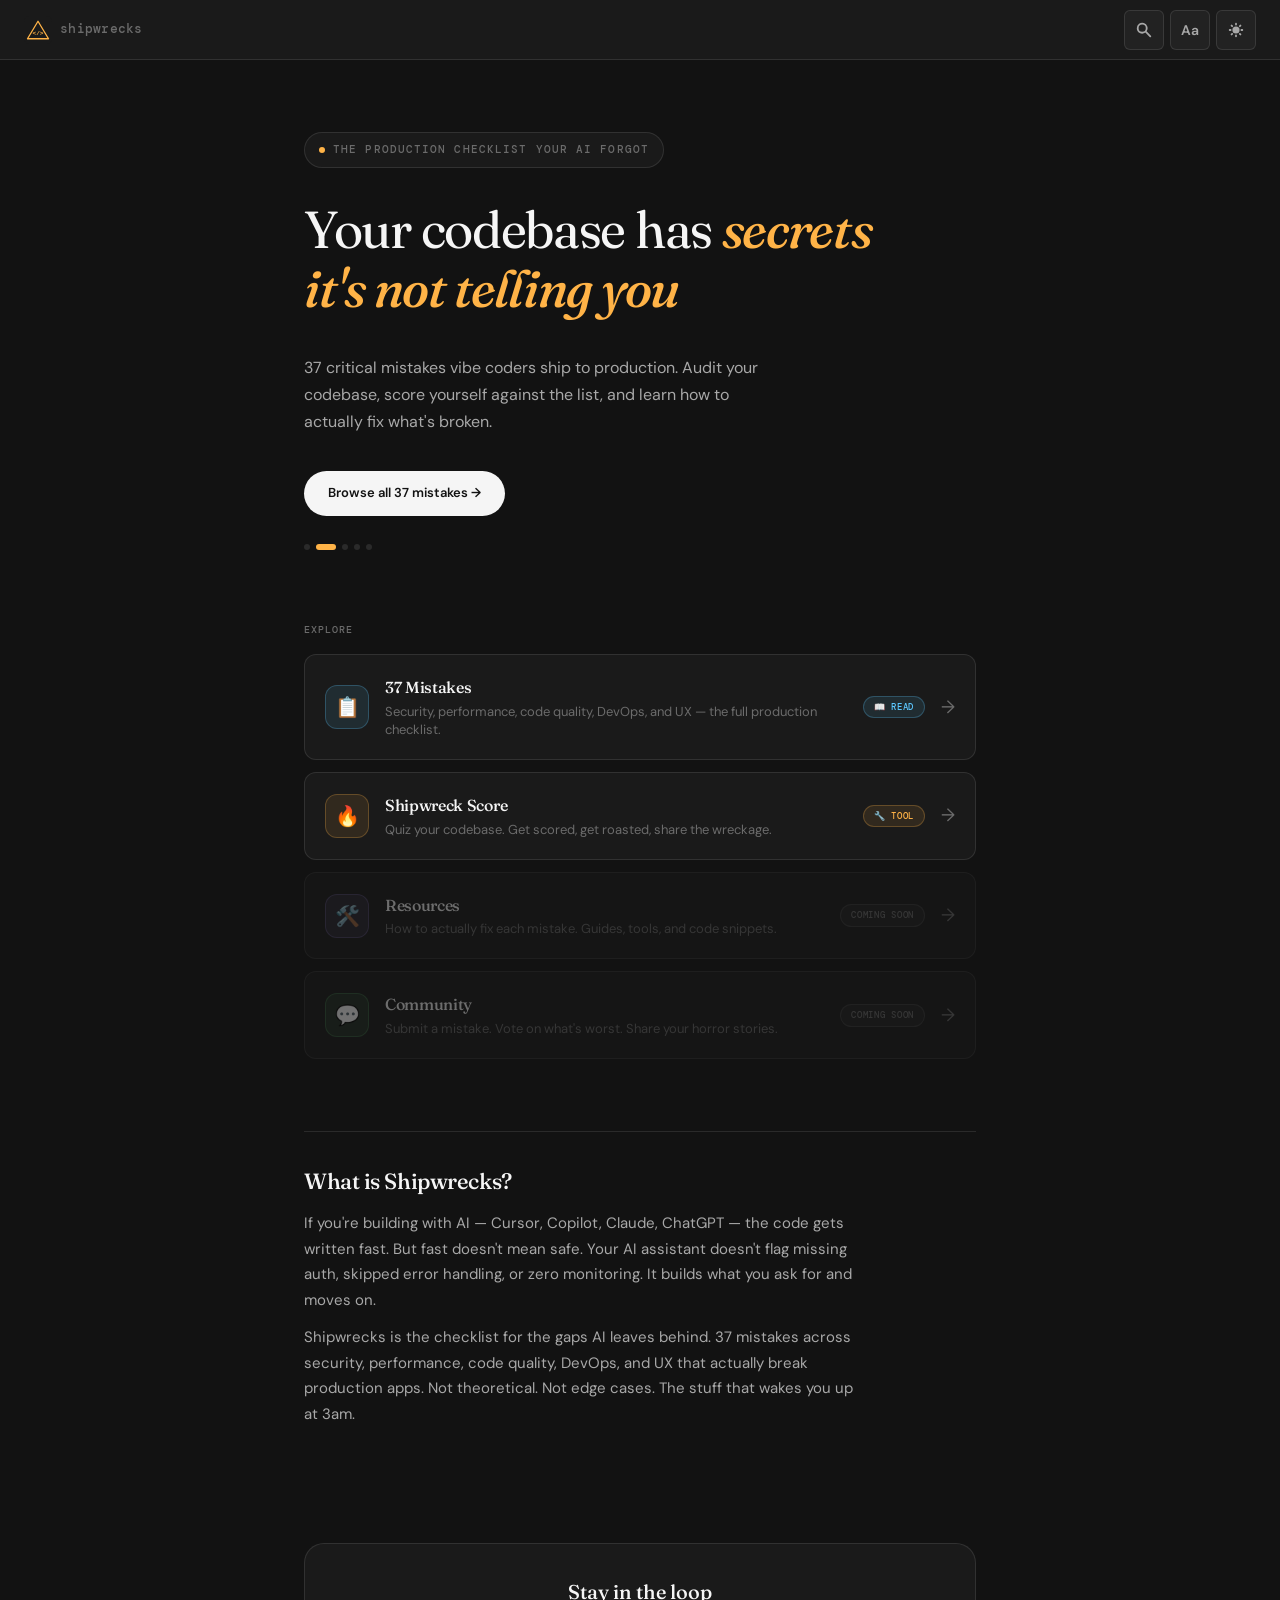
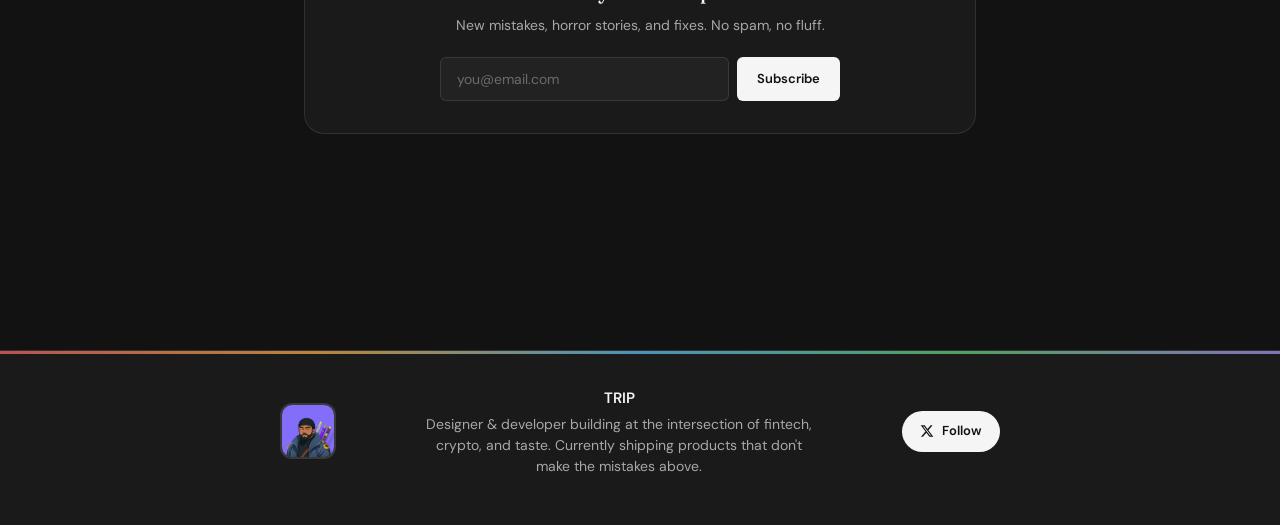
==== commit 859f77af: "Revert homepage to previous version" ====
--- a/index.html
+++ b/index.html
@@ -1,108 +1,1630 @@
 <!DOCTYPE html>
 <html lang="en" data-theme="dark" data-text-size="medium">
 <head>
-<meta charset="UTF-8">
-<meta name="viewport" content="width=device-width, initial-scale=1.0, maximum-scale=1.0, user-scalable=no">
-<title>Shipwrecks — The Production Checklist Your AI Forgot</title>
-<link rel="icon" type="image/x-icon" href="/favicon.ico">
-<link rel="icon" type="image/png" sizes="32x32" href="/favicon-32.png">
-<meta name="description" content="37 critical mistakes vibe coders ship to production. Audit your codebase, score yourself, learn what to fix.">
-<meta property="og:title" content="Shipwrecks — The Production Checklist Your AI Forgot">
-<meta property="og:description" content="37 mistakes. Quiz your codebase. Fix what's broken.">
-<meta property="og:type" content="website">
-<meta property="og:url" content="https://shipwrecksbyai.vercel.app/">
-<meta property="og:image" content="https://shipwrecksbyai.vercel.app/og-image.png">
-<meta name="twitter:card" content="summary_large_image">
-<meta name="twitter:site" content="@WLXAJ">
-<link rel="preconnect" href="https://fonts.googleapis.com">
-<link rel="preconnect" href="https://fonts.gstatic.com" crossorigin>
-<link href="https://fonts.googleapis.com/css2?family=Fraunces:ital,opsz,wght@0,9..144,300;0,9..144,400;0,9..144,500;0,9..144,600;0,9..144,700;1,9..144,400;1,9..144,500&family=DM+Sans:ital,opsz,wght@0,9..40,300;0,9..40,400;0,9..40,500;0,9..40,600;0,9..40,700;1,9..40,400&family=DM+Mono:wght@400;500&display=swap" rel="stylesheet">
-<style>
-*,*::before,*::after{margin:0;padding:0;box-sizing:border-box}
-:root{--font-d:'Fraunces',Georgia,serif;--font-b:'DM Sans',-apple-system,sans-serif;--font-m:'DM Mono','SF Mono',monospace;--nav-h:60px;--max-w:720px;--r:12px;--text-scale:1;--ease:cubic-bezier(.16,1,.3,1);--spring:cubic-bezier(.34,1.56,.64,1)}
-html[data-text-size="small"]{--text-scale:.85}html[data-text-size="medium"]{--text-scale:1}html[data-text-size="large"]{--text-scale:1.2}
-[data-theme="dark"]{--bg0:#0a0a0a;--bg1:#111;--bg2:#1a1a1a;--bg3:#222;--bg4:#2a2a2a;--b0:rgba(255,255,255,.04);--b1:rgba(255,255,255,.08);--b2:rgba(255,255,255,.12);--t0:#f5f5f5;--t1:#ccc;--t2:#888;--t3:#555;--ti:#0a0a0a;--red:#ff6b6b;--red-s:rgba(255,107,107,.08);--red-b:rgba(255,107,107,.2);--amb:#ffb347;--amb-s:rgba(255,179,71,.08);--amb-b:rgba(255,179,71,.2);--grn:#69db7c;--grn-s:rgba(105,219,124,.08);--grn-b:rgba(105,219,124,.2);--blu:#5cc8ff;--blu-s:rgba(92,200,255,.08);--blu-b:rgba(92,200,255,.2);--pur:#b197fc;--pur-s:rgba(177,151,252,.08);--pur-b:rgba(177,151,252,.2)}
-[data-theme="light"]{--bg0:#f8f7f4;--bg1:#f0eeeb;--bg2:#e8e6e1;--bg3:#ddd;--bg4:#ccc;--b0:rgba(0,0,0,.03);--b1:rgba(0,0,0,.06);--b2:rgba(0,0,0,.1);--t0:#1a1a1a;--t1:#444;--t2:#777;--t3:#aaa;--ti:#fff;--red:#dc3545;--red-s:rgba(220,53,69,.06);--red-b:rgba(220,53,69,.15);--amb:#d48806;--amb-s:rgba(212,136,6,.06);--amb-b:rgba(212,136,6,.15);--grn:#2f9e44;--grn-s:rgba(47,158,68,.06);--grn-b:rgba(47,158,68,.15);--blu:#0c7cd5;--blu-s:rgba(12,124,213,.06);--blu-b:rgba(12,124,213,.15);--pur:#7048e8;--pur-s:rgba(112,72,232,.06);--pur-b:rgba(112,72,232,.15)}
-html{scroll-behavior:smooth}body{background:var(--bg0);color:var(--t0);font-family:var(--font-b);font-size:calc(15px * var(--text-scale));line-height:1.6;-webkit-font-smoothing:antialiased;min-height:100vh;transition:background .4s var(--ease),color .4s var(--ease)}
-nav{position:sticky;top:0;z-index:100;height:var(--nav-h);background:var(--bg1);border-bottom:1px solid var(--b1);display:flex;align-items:center;justify-content:space-between;padding:0 20px;backdrop-filter:blur(12px);-webkit-backdrop-filter:blur(12px)}
-.nl{display:flex;align-items:center;gap:8px;text-decoration:none;color:inherit}.nl svg{width:26px;height:26px}.nl-text{font-family:var(--font-m);font-size:12px;color:var(--t3);letter-spacing:.02em}
-.nr{display:flex;align-items:center;gap:5px}
-.nb{width:36px;height:36px;border-radius:8px;border:1px solid var(--b1);background:var(--bg2);cursor:pointer;display:flex;align-items:center;justify-content:center;color:var(--t2);transition:all .15s var(--ease);font-family:var(--font-b);font-size:13px;font-weight:600}.nb:hover{background:var(--bg3);color:var(--t0);border-color:var(--b2)}.nb svg{width:16px;height:16px}
-[data-theme="dark"] .i-sun{display:block}[data-theme="dark"] .i-moon{display:none}[data-theme="light"] .i-sun{display:none}[data-theme="light"] .i-moon{display:block}
-.tsd{position:absolute;top:100%;right:0;margin-top:6px;background:var(--bg2);border:1px solid var(--b1);border-radius:8px;padding:4px;display:none;flex-direction:column;gap:2px;min-width:90px;box-shadow:0 8px 24px -8px rgba(0,0,0,.4);z-index:200}#tsd.open{display:flex}
-.ts-o{padding:7px 10px;border:none;background:transparent;color:var(--t2);font-family:var(--font-b);font-size:12px;cursor:pointer;border-radius:4px;text-align:left;transition:all .15s}.ts-o:hover{background:var(--bg3);color:var(--t0)}.ts-o.active{background:var(--bg3);color:var(--t0);font-weight:600}
-.sov{position:fixed;inset:0;background:rgba(0,0,0,.5);backdrop-filter:blur(6px);-webkit-backdrop-filter:blur(6px);z-index:500;display:none;align-items:flex-start;justify-content:center;padding:min(20vh,120px) 20px 20px}.sov.open{display:flex}
-.sbox{background:var(--bg2);border:1px solid var(--b1);border-radius:16px;width:100%;max-width:480px;box-shadow:0 24px 48px -12px rgba(0,0,0,.5);overflow:hidden;animation:sIn .2s var(--ease)}@keyframes sIn{from{opacity:0;transform:translateY(-8px) scale(.98)}to{opacity:1;transform:none}}
-.sbar{display:flex;align-items:center;gap:10px;padding:14px 18px;border-bottom:1px solid var(--b0)}.sbar svg{width:16px;height:16px;color:var(--t3);flex-shrink:0}.sbar input{flex:1;background:none;border:none;outline:none;color:var(--t0);font-family:var(--font-b);font-size:15px}.sbar input::placeholder{color:var(--t3)}.sbar .esc{font-family:var(--font-m);font-size:9px;color:var(--t3);border:1px solid var(--b1);border-radius:3px;padding:2px 5px;cursor:pointer}
-.sres{max-height:320px;overflow-y:auto;padding:6px}
-.hero{min-height:calc(100vh - var(--nav-h));display:flex;align-items:center;justify-content:center;position:relative;overflow:hidden;padding:3rem 1.5rem}
-.hero-noise{position:absolute;inset:0;background:repeating-conic-gradient(var(--bg0) 0% 25%,transparent 0% 50%) 0 0/4px 4px;opacity:.5}
-.hero-glow{position:absolute;border-radius:50%;filter:blur(120px);opacity:.12;z-index:0}.hero-glow.a{background:var(--amb);width:600px;height:600px;top:-200px;left:50%;transform:translateX(-50%)}.hero-glow.b{background:var(--red);width:400px;height:400px;bottom:-250px;right:-100px}
-.hc{position:relative;z-index:1;max-width:580px;text-align:center}
-.hero-num{font-family:var(--font-d);font-size:clamp(120px,30vw,220px);font-weight:300;line-height:.85;letter-spacing:-.06em;color:var(--t0);opacity:.04;position:absolute;top:50%;left:50%;transform:translate(-50%,-55%);user-select:none}
-.hero-pill{display:inline-flex;align-items:center;gap:6px;font-family:var(--font-m);font-size:10px;font-weight:500;text-transform:uppercase;letter-spacing:.12em;color:var(--amb);padding:6px 14px;background:var(--amb-s);border:1px solid var(--amb-b);border-radius:100px;margin-bottom:28px}.hero-pill::before{content:'';width:5px;height:5px;background:var(--amb);border-radius:50%;animation:blink 2s infinite}@keyframes blink{0%,100%{opacity:1}50%{opacity:.3}}
-.hero-h{font-family:var(--font-d);font-size:clamp(32px,7vw,56px);font-weight:400;line-height:1.1;letter-spacing:-.03em;margin-bottom:20px}.hero-h em{font-style:italic;color:var(--amb);font-weight:500}
-.hero-p{font-size:calc(16px * var(--text-scale));color:var(--t2);line-height:1.65;margin-bottom:36px;max-width:440px;margin-left:auto;margin-right:auto}
-.hero-stats{display:flex;gap:24px;justify-content:center;margin-bottom:36px;font-family:var(--font-m);font-size:11px;color:var(--t3);text-transform:uppercase;letter-spacing:.06em}.hero-stats span{display:flex;align-items:center;gap:6px}.hero-stats b{font-size:14px;color:var(--t1);font-weight:600}
-.cta{display:inline-flex;align-items:center;gap:8px;padding:14px 32px;background:var(--t0);color:var(--ti);font-family:var(--font-b);font-size:14px;font-weight:600;border:none;border-radius:100px;cursor:pointer;text-decoration:none;transition:all .25s var(--ease);position:relative;overflow:hidden}.cta:hover{transform:translateY(-3px);box-shadow:0 12px 40px -12px rgba(255,179,71,.3)}.cta::after{content:'';position:absolute;inset:0;background:linear-gradient(135deg,transparent 40%,rgba(255,179,71,.15));opacity:0;transition:opacity .3s}.cta:hover::after{opacity:1}
-.cnt{max-width:var(--max-w);margin:0 auto;padding:0 20px}
-.explore{padding:80px 0 60px}.sec-label{font-family:var(--font-m);font-size:10px;font-weight:500;text-transform:uppercase;letter-spacing:.1em;color:var(--t3);margin-bottom:16px}
-.cards{display:flex;flex-direction:column;gap:8px}
-.card{display:flex;align-items:center;gap:14px;padding:18px 16px;background:var(--bg1);border:1px solid var(--b0);border-radius:var(--r);text-decoration:none;color:inherit;transition:all .25s var(--ease)}.card:hover{border-color:var(--b2);background:var(--bg2);transform:translateY(-1px);box-shadow:0 4px 24px -8px rgba(0,0,0,.3)}.card.muted{opacity:.3;pointer-events:none}
-.card-icon{width:40px;height:40px;border-radius:10px;display:flex;align-items:center;justify-content:center;font-size:18px;flex-shrink:0}
-.card-icon.blu{background:var(--blu-s);border:1px solid var(--blu-b)}.card-icon.amb{background:var(--amb-s);border:1px solid var(--amb-b)}.card-icon.pur{background:var(--pur-s);border:1px solid var(--pur-b)}.card-icon.grn{background:var(--grn-s);border:1px solid var(--grn-b)}
-.card-meta{flex:1;min-width:0}.card-title{font-family:var(--font-d);font-size:calc(15px * var(--text-scale));font-weight:500;letter-spacing:-.02em;margin-bottom:2px}.card-desc{font-size:calc(12px * var(--text-scale));color:var(--t3);line-height:1.4}
-.card-tag{font-family:var(--font-m);font-size:8px;font-weight:500;text-transform:uppercase;letter-spacing:.06em;padding:3px 8px;border-radius:100px;white-space:nowrap;border:1px solid var(--b1);color:var(--t3)}.card-tag.live{color:var(--amb);border-color:var(--amb-b);background:var(--amb-s)}.card-tag.read{color:var(--blu);border-color:var(--blu-b);background:var(--blu-s)}
-.card-arrow{color:var(--t3);font-size:16px;transition:transform .2s var(--ease)}.card:hover .card-arrow{transform:translateX(3px);color:var(--t1)}
-.about{padding:60px 0;border-top:1px solid var(--b0)}.about-h{font-family:var(--font-d);font-size:calc(22px * var(--text-scale));font-weight:500;letter-spacing:-.02em;margin-bottom:14px}.about p{font-size:calc(15px * var(--text-scale));color:var(--t2);line-height:1.7;margin-bottom:14px;max-width:560px}
-.nl-box{padding:28px;background:var(--bg1);border:1px solid var(--b0);border-radius:16px;text-align:center;margin:0 0 80px}.nl-box-h{font-family:var(--font-d);font-size:calc(18px * var(--text-scale));font-weight:500;margin-bottom:4px}.nl-box-sub{font-size:calc(13px * var(--text-scale));color:var(--t2);margin-bottom:16px}
-.nl-form{display:flex;gap:8px;max-width:360px;margin:0 auto}.nl-inp{flex:1;padding:10px 14px;background:var(--bg2);border:1px solid var(--b1);border-radius:8px;color:var(--t0);font-family:var(--font-b);font-size:14px;transition:border-color .2s}.nl-inp:focus{outline:none;border-color:var(--b2)}.nl-inp::placeholder{color:var(--t3)}
-.nl-btn{padding:10px 18px;background:var(--t0);color:var(--ti);font-family:var(--font-b);font-size:13px;font-weight:600;border:none;border-radius:8px;cursor:pointer;transition:opacity .2s;white-space:nowrap}.nl-btn:hover{opacity:.85}
-.nl-msg{font-size:12px;margin-top:8px;display:none}.nl-msg.ok{display:block;color:var(--grn)}
-.ft{background:var(--bg1);border-top:1px solid var(--b1);padding:40px 20px}.ft-accent{height:3px;background:linear-gradient(90deg,var(--red),var(--amb),var(--blu),var(--grn),var(--pur));opacity:.6;margin:-40px -20px 28px}
-.ft-inner{max-width:var(--max-w);margin:0 auto;display:grid;grid-template-columns:48px 1fr auto;align-items:center;gap:20px}
-.ft-av{width:48px;height:48px;border-radius:10px;background:var(--bg2);border:2px solid var(--b1);object-fit:cover}.ft-av-fb{display:flex;align-items:center;justify-content:center;font-family:var(--font-d);font-size:20px;font-weight:600;color:var(--t3)}
-.ft-info{text-align:center}.ft-name{font-weight:600;font-size:14px;margin-bottom:2px}.ft-bio{font-size:calc(12px * var(--text-scale));color:var(--t2);line-height:1.4;max-width:360px}
-.ft-follow{display:inline-flex;align-items:center;gap:6px;font-size:12px;font-weight:600;padding:8px 16px;border-radius:100px;background:var(--t0);color:var(--ti);text-decoration:none;transition:all .2s var(--ease)}.ft-follow:hover{transform:translateY(-2px)}.ft-follow svg{width:12px;height:12px}
-@media(max-width:600px){nav{padding:0 14px}.hero{padding:2rem 1.2rem}.nl-form{flex-direction:column}.ft-inner{grid-template-columns:1fr;justify-items:center;text-align:center;gap:14px}.hero-stats{gap:16px;flex-wrap:wrap}}
-</style>
+  <meta charset="UTF-8">
+  <meta name="viewport" content="width=device-width, initial-scale=1.0, maximum-scale=1.0, user-scalable=no">
+  <title>Shipwrecks — The Production Checklist Your AI Forgot</title>
+  <link rel="icon" type="image/x-icon" href="/favicon.ico">
+  <link rel="icon" type="image/png" sizes="32x32" href="/favicon-32.png">
+  <link rel="icon" type="image/png" sizes="16x16" href="/favicon-16.png">
+  <link rel="apple-touch-icon" sizes="180x180" href="/favicon-180.png">
+  <meta name="description" content="37 critical mistakes vibe coders ship to production. Audit your codebase, score yourself, learn what to fix.">
+  <meta property="og:title" content="Shipwrecks — The Production Checklist Your AI Forgot">
+  <meta property="og:description" content="37 mistakes. Quiz your codebase. Fix what's broken.">
+  <meta property="og:type" content="website">
+  <meta property="og:url" content="https://shipwrecksbyai.vercel.app/">
+  <meta property="og:image" content="https://shipwrecksbyai.vercel.app/og-image.png">
+  <meta name="twitter:card" content="summary_large_image">
+  <meta name="twitter:site" content="@WLXAJ">
+  <link rel="preconnect" href="https://fonts.googleapis.com">
+  <link rel="preconnect" href="https://fonts.gstatic.com" crossorigin>
+  <link href="https://fonts.googleapis.com/css2?family=Fraunces:ital,opsz,wght@0,9..144,300;0,9..144,400;0,9..144,500;0,9..144,600;0,9..144,700;1,9..144,400;1,9..144,500&family=DM+Sans:ital,opsz,wght@0,9..40,300;0,9..40,400;0,9..40,500;0,9..40,600;0,9..40,700;1,9..40,400&family=DM+Mono:wght@400;500&display=swap" rel="stylesheet">
+  <style>
+/* ═══════════════════════════════════════
+   SHIPWRECKS — Design Tokens
+   Shared across all pages & templates
+   ═══════════════════════════════════════ */
+
+:root {
+  /* Typography */
+  --font-display: 'Fraunces', Georgia, serif;
+  --font-body: 'DM Sans', -apple-system, sans-serif;
+  --font-mono: 'DM Mono', 'SF Mono', monospace;
+  --text-scale: 1;
+
+  /* Spacing */
+  --nav-h: 60px;
+  --container-max: 720px;
+  --radius-sm: 6px;
+  --radius-md: 12px;
+  --radius-lg: 20px;
+
+  /* Transitions */
+  --ease-out: cubic-bezier(0.16, 1, 0.3, 1);
+  --ease-spring: cubic-bezier(0.34, 1.56, 0.64, 1);
+}
+
+/* Text size variants */
+html[data-text-size="small"]  { --text-scale: 0.8; }
+html[data-text-size="medium"] { --text-scale: 1; }
+html[data-text-size="large"]  { --text-scale: 1.25; }
+
+/* ═══ DARK THEME ═══ */
+[data-theme="dark"] {
+  --bg-primary: #121212;
+  --bg-secondary: #1a1a1a;
+  --bg-tertiary: #222222;
+  --bg-elevated: #2a2a2a;
+
+  --border-subtle: rgba(255, 255, 255, 0.06);
+  --border-default: rgba(255, 255, 255, 0.1);
+  --border-strong: rgba(255, 255, 255, 0.15);
+
+  --text-primary: #f5f5f5;
+  --text-secondary: #a8a8a8;
+  --text-tertiary: #6b6b6b;
+  --text-inverse: #121212;
+
+  --red: #ff6b6b;
+  --red-soft: rgba(255, 107, 107, 0.1);
+  --red-border: rgba(255, 107, 107, 0.25);
+
+  --amber: #ffb347;
+  --amber-soft: rgba(255, 179, 71, 0.1);
+  --amber-border: rgba(255, 179, 71, 0.25);
+
+  --blue: #5cc8ff;
+  --blue-soft: rgba(92, 200, 255, 0.1);
+  --blue-border: rgba(92, 200, 255, 0.25);
+
+  --green: #69db7c;
+  --green-soft: rgba(105, 219, 124, 0.1);
+  --green-border: rgba(105, 219, 124, 0.25);
+
+  --purple: #b197fc;
+  --purple-soft: rgba(177, 151, 252, 0.1);
+  --purple-border: rgba(177, 151, 252, 0.25);
+
+  --overlay: rgba(0, 0, 0, 0.6);
+  --shadow-color: 0deg 0% 0%;
+}
+
+/* ═══ LIGHT THEME ═══ */
+[data-theme="light"] {
+  --bg-primary: #fafafa;
+  --bg-secondary: #ffffff;
+  --bg-tertiary: #f0f0f0;
+  --bg-elevated: #ffffff;
+
+  --border-subtle: rgba(0, 0, 0, 0.04);
+  --border-default: rgba(0, 0, 0, 0.08);
+  --border-strong: rgba(0, 0, 0, 0.12);
+
+  --text-primary: #1a1a1a;
+  --text-secondary: #666666;
+  --text-tertiary: #999999;
+  --text-inverse: #ffffff;
+
+  --red: #e53935;
+  --red-soft: rgba(229, 57, 53, 0.08);
+  --red-border: rgba(229, 57, 53, 0.2);
+
+  --amber: #ef8c00;
+  --amber-soft: rgba(239, 140, 0, 0.08);
+  --amber-border: rgba(239, 140, 0, 0.2);
+
+  --blue: #0088cc;
+  --blue-soft: rgba(0, 136, 204, 0.08);
+  --blue-border: rgba(0, 136, 204, 0.2);
+
+  --green: #2e9e45;
+  --green-soft: rgba(46, 158, 69, 0.08);
+  --green-border: rgba(46, 158, 69, 0.2);
+
+  --purple: #7c4dff;
+  --purple-soft: rgba(124, 77, 255, 0.08);
+  --purple-border: rgba(124, 77, 255, 0.2);
+
+  --overlay: rgba(255, 255, 255, 0.85);
+  --shadow-color: 220deg 10% 50%;
+}
+
+/* ═══ RESET & BASE ═══ */
+*, *::before, *::after { margin: 0; padding: 0; box-sizing: border-box; }
+html { scroll-behavior: smooth; scroll-padding-top: calc(var(--nav-h) + 24px); }
+
+body {
+  background: var(--bg-primary);
+  color: var(--text-primary);
+  font-family: var(--font-body);
+  font-size: calc(15px * var(--text-scale));
+  line-height: 1.6;
+  -webkit-font-smoothing: antialiased;
+  -moz-osx-font-smoothing: grayscale;
+  min-height: 100vh;
+  transition: background 0.4s var(--ease-out), color 0.4s var(--ease-out);
+}
+
+/* ═══ SHARED UTILITIES ═══ */
+.container {
+  max-width: var(--container-max);
+  margin: 0 auto;
+  padding: 0 24px;
+}
+
+/* Severity / tag badges */
+.badge {
+  font-family: var(--font-mono);
+  font-size: 9px;
+  font-weight: 600;
+  text-transform: uppercase;
+  letter-spacing: 0.08em;
+  padding: 4px 8px;
+  border-radius: 4px;
+  white-space: nowrap;
+  display: inline-block;
+}
+
+.badge-red    { background: var(--red-soft);    color: var(--red);    border: 1px solid var(--red-border); }
+.badge-amber  { background: var(--amber-soft);  color: var(--amber);  border: 1px solid var(--amber-border); }
+.badge-blue   { background: var(--blue-soft);   color: var(--blue);   border: 1px solid var(--blue-border); }
+.badge-green  { background: var(--green-soft);  color: var(--green);  border: 1px solid var(--green-border); }
+.badge-purple { background: var(--purple-soft); color: var(--purple); border: 1px solid var(--purple-border); }
+.badge-muted  { background: var(--bg-tertiary); color: var(--text-tertiary); border: 1px solid var(--border-default); }
+
+/* Pill badges (rounded) */
+.pill {
+  font-family: var(--font-mono);
+  font-size: 9px;
+  font-weight: 500;
+  text-transform: uppercase;
+  letter-spacing: 0.08em;
+  padding: 3px 10px;
+  border-radius: 100px;
+  white-space: nowrap;
+  display: inline-flex;
+  align-items: center;
+  gap: 6px;
+}
+
+/* Primary CTA button */
+.btn-primary {
+  display: inline-flex;
+  align-items: center;
+  gap: 8px;
+  padding: 12px 24px;
+  background: var(--text-primary);
+  color: var(--text-inverse);
+  font-family: var(--font-body);
+  font-size: 13px;
+  font-weight: 600;
+  border: none;
+  border-radius: 100px;
+  cursor: pointer;
+  text-decoration: none;
+  transition: all 0.2s var(--ease-out);
+}
+.btn-primary:hover {
+  transform: translateY(-2px);
+  box-shadow: 0 6px 20px -6px hsla(var(--shadow-color) / 0.4);
+}
+/* ═══════════════════════════════════════
+   SHIPWRECKS — Shared Components
+   Nav, Footer, Search Overlay
+   ═══════════════════════════════════════ */
+
+/* ═══ NAVBAR ═══ */
+nav {
+  position: sticky;
+  top: 0;
+  z-index: 100;
+  height: var(--nav-h);
+  background: var(--bg-secondary);
+  border-bottom: 1px solid var(--border-default);
+  display: flex;
+  align-items: center;
+  justify-content: space-between;
+  padding: 0 24px;
+  transition: background 0.4s var(--ease-out), border-color 0.4s var(--ease-out);
+}
+
+.nav-logo {
+  display: flex;
+  align-items: center;
+  gap: 8px;
+  text-decoration: none;
+  color: inherit;
+}
+
+.nav-logo-icon { width: 28px; height: 28px; flex-shrink: 0; }
+
+.nav-logo-text {
+  font-family: var(--font-mono);
+  font-size: 13px;
+  font-weight: 500;
+  color: var(--text-tertiary);
+  letter-spacing: 0.02em;
+}
+
+.nav-right {
+  display: flex;
+  align-items: center;
+  gap: 6px;
+}
+
+.nav-btn {
+  width: 40px;
+  height: 40px;
+  border-radius: var(--radius-sm);
+  border: 1px solid var(--border-default);
+  background: var(--bg-tertiary);
+  cursor: pointer;
+  display: flex;
+  align-items: center;
+  justify-content: center;
+  transition: all 0.2s var(--ease-out);
+  color: var(--text-secondary);
+}
+
+.nav-btn:hover {
+  background: var(--bg-elevated);
+  border-color: var(--border-strong);
+  color: var(--text-primary);
+}
+
+.nav-btn svg { width: 18px; height: 18px; }
+.nav-btn.text-sz {
+  font-family: var(--font-body);
+  font-size: 14px;
+  font-weight: 600;
+}
+
+/* Text Size Dropdown */
+.text-size-toggle { position: relative; }
+
+.text-size-dropdown {
+  position: absolute;
+  top: 100%;
+  right: 0;
+  margin-top: 8px;
+  background: var(--bg-secondary);
+  border: 1px solid var(--border-default);
+  border-radius: var(--radius-sm);
+  padding: 6px;
+  display: none;
+  flex-direction: column;
+  gap: 2px;
+  min-width: 100px;
+  box-shadow: 0 8px 24px -8px hsla(var(--shadow-color) / 0.3);
+  z-index: 200;
+}
+
+.text-size-dropdown.open { display: flex; }
+
+.ts-opt {
+  padding: 8px 12px;
+  border: none;
+  background: transparent;
+  color: var(--text-secondary);
+  font-family: var(--font-body);
+  font-size: 13px;
+  cursor: pointer;
+  border-radius: 4px;
+  text-align: left;
+  transition: all 0.15s var(--ease-out);
+}
+
+.ts-opt:hover {
+  background: var(--bg-tertiary);
+  color: var(--text-primary);
+}
+
+.ts-opt.active {
+  background: var(--bg-tertiary);
+  color: var(--text-primary);
+  font-weight: 600;
+}
+
+/* Theme Toggle */
+.theme-toggle svg { transition: transform 0.3s var(--ease-spring); }
+.theme-toggle:hover svg { transform: rotate(15deg); }
+
+[data-theme="dark"] .icon-sun  { display: block; }
+[data-theme="dark"] .icon-moon { display: none; }
+[data-theme="light"] .icon-sun  { display: none; }
+[data-theme="light"] .icon-moon { display: block; }
+
+
+/* ═══ CMD+K SEARCH OVERLAY ═══ */
+.search-overlay {
+  position: fixed;
+  inset: 0;
+  background: var(--overlay);
+  backdrop-filter: blur(6px);
+  -webkit-backdrop-filter: blur(6px);
+  z-index: 500;
+  display: none;
+  align-items: flex-start;
+  justify-content: center;
+  padding: min(20vh, 120px) 24px 24px;
+}
+
+.search-overlay.open { display: flex; }
+
+.search-modal {
+  background: var(--bg-secondary);
+  border: 1px solid var(--border-default);
+  border-radius: var(--radius-lg);
+  width: 100%;
+  max-width: 520px;
+  box-shadow: 0 24px 48px -12px hsla(var(--shadow-color) / 0.4);
+  overflow: hidden;
+  animation: modalIn 0.2s var(--ease-out);
+}
+
+@keyframes modalIn {
+  from { opacity: 0; transform: translateY(-8px) scale(0.98); }
+  to   { opacity: 1; transform: none; }
+}
+
+.search-input-wrap {
+  display: flex;
+  align-items: center;
+  gap: 10px;
+  padding: 16px 20px;
+  border-bottom: 1px solid var(--border-default);
+}
+
+.search-input-wrap svg {
+  width: 18px;
+  height: 18px;
+  color: var(--text-tertiary);
+  flex-shrink: 0;
+}
+
+.search-input {
+  flex: 1;
+  background: none;
+  border: none;
+  outline: none;
+  color: var(--text-primary);
+  font-family: var(--font-body);
+  font-size: 16px;
+  font-weight: 400;
+}
+
+.search-input::placeholder { color: var(--text-tertiary); }
+
+.search-esc {
+  font-family: var(--font-mono);
+  font-size: 10px;
+  color: var(--text-tertiary);
+  border: 1px solid var(--border-default);
+  border-radius: 4px;
+  padding: 2px 6px;
+  cursor: pointer;
+}
+
+.search-results {
+  max-height: 360px;
+  overflow-y: auto;
+  padding: 8px;
+}
+
+.search-results::-webkit-scrollbar { width: 4px; }
+.search-results::-webkit-scrollbar-thumb { background: var(--border-default); border-radius: 2px; }
+
+.search-empty {
+  padding: 32px 20px;
+  text-align: center;
+  color: var(--text-tertiary);
+  font-size: 14px;
+}
+
+.sr-group {
+  padding: 8px 12px 4px;
+  font-family: var(--font-mono);
+  font-size: 10px;
+  font-weight: 500;
+  text-transform: uppercase;
+  letter-spacing: 0.1em;
+  color: var(--text-tertiary);
+}
+
+.sr-item {
+  display: flex;
+  align-items: center;
+  gap: 12px;
+  padding: 10px 12px;
+  border-radius: var(--radius-sm);
+  cursor: pointer;
+  transition: background 0.1s;
+  text-decoration: none;
+  color: inherit;
+}
+
+.sr-item:hover, .sr-item.focused { background: var(--bg-tertiary); }
+
+.sr-icon {
+  width: 32px;
+  height: 32px;
+  border-radius: var(--radius-sm);
+  display: flex;
+  align-items: center;
+  justify-content: center;
+  font-size: 14px;
+  flex-shrink: 0;
+}
+
+.sr-icon.red    { background: var(--red-soft);    border: 1px solid var(--red-border); }
+.sr-icon.amber  { background: var(--amber-soft);  border: 1px solid var(--amber-border); }
+.sr-icon.blue   { background: var(--blue-soft);   border: 1px solid var(--blue-border); }
+.sr-icon.green  { background: var(--green-soft);  border: 1px solid var(--green-border); }
+.sr-icon.purple { background: var(--purple-soft); border: 1px solid var(--purple-border); }
+.sr-icon.muted  { background: var(--bg-tertiary); border: 1px solid var(--border-default); }
+
+.sr-meta { flex: 1; min-width: 0; }
+
+.sr-title {
+  font-size: calc(13px * var(--text-scale));
+  font-weight: 500;
+  white-space: nowrap;
+  overflow: hidden;
+  text-overflow: ellipsis;
+}
+
+.sr-sub {
+  font-size: 11px;
+  color: var(--text-tertiary);
+  white-space: nowrap;
+  overflow: hidden;
+  text-overflow: ellipsis;
+}
+
+.sr-arrow { color: var(--text-tertiary); font-size: 14px; }
+
+
+/* ═══ FOOTER ═══ */
+.site-footer {
+  background: var(--bg-secondary);
+  border-top: 1px solid var(--border-default);
+  padding: 48px 24px;
+  margin-top: 64px;
+}
+
+.footer-accent {
+  height: 3px;
+  background: linear-gradient(90deg, var(--red), var(--amber), var(--blue), var(--green), var(--purple));
+  opacity: 0.7;
+  margin: -48px -24px 32px;
+}
+
+.footer-inner {
+  max-width: var(--container-max);
+  margin: 0 auto;
+}
+
+.footer-actions {
+  display: flex;
+  gap: 12px;
+  justify-content: center;
+  flex-wrap: wrap;
+  margin-bottom: 36px;
+}
+
+.footer-btn {
+  display: inline-flex;
+  align-items: center;
+  gap: 8px;
+  font-family: var(--font-mono);
+  font-size: 13px;
+  font-weight: 500;
+  padding: 12px 20px;
+  border-radius: var(--radius-sm);
+  border: 1px solid var(--border-default);
+  background: var(--bg-tertiary);
+  color: var(--text-secondary);
+  cursor: pointer;
+  text-decoration: none;
+  transition: all 0.2s var(--ease-out);
+}
+
+.footer-btn:hover {
+  background: var(--bg-primary);
+  border-color: var(--border-strong);
+  color: var(--text-primary);
+}
+
+.footer-btn svg { width: 15px; height: 15px; }
+
+.footer-divider {
+  height: 1px;
+  background: var(--border-default);
+  margin-bottom: 28px;
+}
+
+.footer-bottom {
+  display: grid;
+  grid-template-columns: 56px 1fr auto;
+  align-items: center;
+  gap: 24px;
+}
+
+.footer-avatar-wrap {
+  width: 56px;
+  height: 56px;
+  flex-shrink: 0;
+}
+
+.footer-avatar {
+  width: 56px;
+  height: 56px;
+  border-radius: 12px;
+  background: var(--bg-tertiary);
+  border: 2px solid var(--border-default);
+  object-fit: cover;
+}
+
+.footer-avatar-fallback {
+  display: flex;
+  align-items: center;
+  justify-content: center;
+  font-family: var(--font-display);
+  font-size: 22px;
+  font-weight: 600;
+  color: var(--text-tertiary);
+}
+
+.footer-author-info {
+  display: flex;
+  flex-direction: column;
+  align-items: center;
+  justify-content: center;
+  text-align: center;
+}
+
+.footer-author-name {
+  font-weight: 600;
+  font-size: calc(15px * var(--text-scale));
+  color: var(--text-primary);
+  margin-bottom: 4px;
+}
+
+.footer-author-bio {
+  font-size: calc(14px * var(--text-scale));
+  color: var(--text-secondary);
+  line-height: 1.5;
+  max-width: 400px;
+  text-align: center;
+}
+
+.footer-follow {
+  display: inline-flex;
+  align-items: center;
+  gap: 8px;
+  font-family: var(--font-body);
+  font-size: 13px;
+  font-weight: 600;
+  padding: 10px 18px;
+  border-radius: 100px;
+  background: var(--text-primary);
+  color: var(--text-inverse);
+  text-decoration: none;
+  transition: all 0.2s var(--ease-out);
+}
+
+.footer-follow:hover {
+  transform: translateY(-2px);
+  box-shadow: 0 6px 20px -6px hsla(var(--shadow-color) / 0.4);
+}
+
+.footer-follow svg { width: 14px; height: 14px; }
+
+
+/* ═══ RESPONSIVE ═══ */
+@media (max-width: 600px) {
+  nav { padding: 0 16px; }
+  .footer-bottom {
+    grid-template-columns: 1fr;
+    justify-items: center;
+    text-align: center;
+    gap: 16px;
+  }
+  .footer-avatar-wrap { margin: 0 auto; }
+  .search-modal {
+    margin-top: 0;
+    border-radius: 0;
+    max-width: 100%;
+    height: 100vh;
+    max-height: 100vh;
+  }
+  .search-results { max-height: calc(100vh - 60px); }
+}
+/* ═══════════════════════════════════════
+   SHIPWRECKS — Hub Page Template
+   Homepage layout, hero, sections, pagination
+   ═══════════════════════════════════════ */
+
+.hub-container {
+  max-width: var(--container-max);
+  margin: 0 auto;
+  padding: 72px 24px 80px;
+}
+
+/* ═══ HERO ═══ */
+.hero {
+  margin-bottom: 72px;
+  position: relative;
+}
+
+.hero-badge {
+  display: inline-flex;
+  align-items: center;
+  gap: 8px;
+  font-family: var(--font-mono);
+  font-size: 11px;
+  font-weight: 500;
+  text-transform: uppercase;
+  letter-spacing: 0.1em;
+  color: var(--text-tertiary);
+  padding: 8px 14px;
+  background: var(--bg-secondary);
+  border: 1px solid var(--border-default);
+  border-radius: 100px;
+  margin-bottom: 32px;
+}
+
+.hero-badge::before {
+  content: '';
+  width: 6px;
+  height: 6px;
+  background: var(--amber);
+  border-radius: 50%;
+  animation: pulse 2s infinite;
+}
+
+@keyframes pulse {
+  0%, 100% { opacity: 1; transform: scale(1); }
+  50% { opacity: 0.5; transform: scale(0.9); }
+}
+
+/* Carousel */
+.hero-carousel {
+  position: relative;
+  min-height: clamp(80px, 14vw, 130px);
+  margin-bottom: 4px;
+}
+
+.hero-slide {
+  position: absolute;
+  top: 0; left: 0;
+  opacity: 0;
+  transition: opacity 0.6s var(--ease-out);
+  pointer-events: none;
+}
+
+.hero-slide.active {
+  opacity: 1;
+  position: relative;
+  pointer-events: auto;
+}
+
+.hero-title {
+  font-family: var(--font-display);
+  font-size: clamp(32px, 7vw, 52px);
+  font-weight: 400;
+  line-height: 1.15;
+  color: var(--text-primary);
+  letter-spacing: -0.025em;
+  max-width: 580px;
+}
+
+.hero-title em {
+  font-style: italic;
+  color: var(--amber);
+  font-weight: 500;
+}
+
+.hero-subtitle {
+  font-size: calc(16px * var(--text-scale));
+  color: var(--text-secondary);
+  margin-top: 24px;
+  margin-bottom: 36px;
+  line-height: 1.7;
+  max-width: 480px;
+}
+
+.hero-dots {
+  display: flex;
+  gap: 6px;
+  margin-top: 28px;
+}
+
+.hero-dot {
+  width: 6px;
+  height: 6px;
+  border-radius: 50%;
+  background: var(--border-default);
+  cursor: pointer;
+  transition: all 0.2s;
+}
+
+.hero-dot.active {
+  background: var(--amber);
+  width: 20px;
+  border-radius: 3px;
+}
+
+/* ═══ SECTION CARDS ═══ */
+.sections { margin-bottom: 72px; }
+
+.sections-header {
+  display: flex;
+  align-items: center;
+  justify-content: space-between;
+  margin-bottom: 16px;
+}
+
+.sections-title {
+  font-family: var(--font-mono);
+  font-size: 10px;
+  font-weight: 500;
+  text-transform: uppercase;
+  letter-spacing: 0.1em;
+  color: var(--text-tertiary);
+}
+
+.sections-pager {
+  display: flex;
+  align-items: center;
+  gap: 8px;
+}
+
+.sections-pager-info {
+  font-family: var(--font-mono);
+  font-size: 11px;
+  color: var(--text-tertiary);
+}
+
+.pager-btn {
+  width: 32px;
+  height: 32px;
+  border-radius: var(--radius-sm);
+  border: 1px solid var(--border-default);
+  background: var(--bg-tertiary);
+  cursor: pointer;
+  display: flex;
+  align-items: center;
+  justify-content: center;
+  transition: all 0.2s var(--ease-out);
+  color: var(--text-secondary);
+}
+
+.pager-btn:hover {
+  background: var(--bg-elevated);
+  border-color: var(--border-strong);
+  color: var(--text-primary);
+}
+
+.pager-btn:disabled {
+  opacity: 0.3;
+  pointer-events: none;
+}
+
+.pager-btn svg { width: 14px; height: 14px; }
+
+.sections-grid {
+  display: flex;
+  flex-direction: column;
+  gap: 12px;
+}
+
+.sec-card {
+  display: flex;
+  align-items: center;
+  gap: 16px;
+  padding: 20px;
+  background: var(--bg-secondary);
+  border: 1px solid var(--border-default);
+  border-radius: var(--radius-md);
+  text-decoration: none;
+  color: inherit;
+  transition: all 0.25s var(--ease-out);
+}
+
+.sec-card:hover {
+  border-color: var(--border-strong);
+  box-shadow: 0 4px 24px -8px hsla(var(--shadow-color) / 0.15);
+  transform: translateY(-1px);
+}
+
+.sec-card.muted {
+  opacity: 0.4;
+  pointer-events: none;
+}
+
+.sec-card.muted:hover { transform: none; box-shadow: none; }
+
+.sec-icon {
+  width: 44px;
+  height: 44px;
+  border-radius: var(--radius-md);
+  display: flex;
+  align-items: center;
+  justify-content: center;
+  font-size: 20px;
+  flex-shrink: 0;
+}
+
+.sec-icon.red    { background: var(--red-soft);    border: 1px solid var(--red-border); }
+.sec-icon.amber  { background: var(--amber-soft);  border: 1px solid var(--amber-border); }
+.sec-icon.blue   { background: var(--blue-soft);   border: 1px solid var(--blue-border); }
+.sec-icon.green  { background: var(--green-soft);  border: 1px solid var(--green-border); }
+.sec-icon.purple { background: var(--purple-soft); border: 1px solid var(--purple-border); }
+
+.sec-meta {
+  flex: 1;
+  display: flex;
+  flex-direction: column;
+  gap: 2px;
+}
+
+.sec-title {
+  font-family: var(--font-display);
+  font-size: calc(16px * var(--text-scale));
+  font-weight: 500;
+  letter-spacing: -0.02em;
+}
+
+.sec-desc {
+  font-size: calc(13px * var(--text-scale));
+  color: var(--text-tertiary);
+  line-height: 1.4;
+}
+
+.sec-arrow {
+  color: var(--text-tertiary);
+  font-size: 18px;
+  transition: transform 0.2s var(--ease-out);
+}
+
+.sec-card:hover .sec-arrow {
+  transform: translateX(3px);
+  color: var(--text-secondary);
+}
+
+/* ═══ ABOUT ═══ */
+.about {
+  margin-bottom: 72px;
+  padding: 32px 0;
+  border-top: 1px solid var(--border-default);
+}
+
+.about-title {
+  font-family: var(--font-display);
+  font-size: calc(22px * var(--text-scale));
+  font-weight: 500;
+  letter-spacing: -0.02em;
+  margin-bottom: 12px;
+}
+
+.about p {
+  font-size: calc(15px * var(--text-scale));
+  color: var(--text-secondary);
+  line-height: 1.7;
+  margin-bottom: 12px;
+  max-width: 560px;
+}
+
+/* ═══ NEWSLETTER ═══ */
+.nl {
+  padding: 32px;
+  background: var(--bg-secondary);
+  border: 1px solid var(--border-default);
+  border-radius: var(--radius-lg);
+  margin-bottom: 72px;
+  text-align: center;
+}
+
+.nl-title {
+  font-family: var(--font-display);
+  font-size: calc(20px * var(--text-scale));
+  font-weight: 500;
+  margin-bottom: 6px;
+}
+
+.nl-desc {
+  font-size: calc(14px * var(--text-scale));
+  color: var(--text-secondary);
+  margin-bottom: 20px;
+}
+
+.nl-form { display: flex; gap: 8px; max-width: 400px; margin: 0 auto; }
+
+.nl-input {
+  flex: 1;
+  padding: 12px 16px;
+  background: var(--bg-tertiary);
+  border: 1px solid var(--border-default);
+  border-radius: var(--radius-sm);
+  color: var(--text-primary);
+  font-family: var(--font-body);
+  font-size: 14px;
+  transition: border-color 0.2s;
+}
+
+.nl-input:focus { outline: none; border-color: var(--border-strong); }
+.nl-input::placeholder { color: var(--text-tertiary); }
+
+.nl-btn {
+  padding: 12px 20px;
+  background: var(--text-primary);
+  color: var(--text-inverse);
+  font-family: var(--font-body);
+  font-size: 13px;
+  font-weight: 600;
+  border: none;
+  border-radius: var(--radius-sm);
+  cursor: pointer;
+  transition: all 0.2s var(--ease-out);
+  white-space: nowrap;
+}
+
+.nl-btn:hover { opacity: 0.85; }
+
+.nl-msg { font-size: 13px; margin-top: 10px; display: none; }
+.nl-msg.ok { display: block; color: var(--green); }
+.nl-msg.err { display: block; color: var(--red); }
+
+/* ═══ WHAT'S NEXT ═══ */
+.whats-next {
+  margin-bottom: 48px;
+}
+
+.whats-next-title {
+  font-family: var(--font-mono);
+  font-size: 10px;
+  font-weight: 500;
+  text-transform: uppercase;
+  letter-spacing: 0.1em;
+  color: var(--text-tertiary);
+  margin-bottom: 16px;
+}
+
+.whats-next-grid {
+  display: grid;
+  grid-template-columns: repeat(auto-fit, minmax(200px, 1fr));
+  gap: 12px;
+}
+
+.wn-card {
+  display: flex;
+  flex-direction: column;
+  gap: 10px;
+  padding: 20px;
+  background: var(--bg-secondary);
+  border: 1px solid var(--border-default);
+  border-radius: var(--radius-md);
+  text-decoration: none;
+  color: inherit;
+  transition: all 0.25s var(--ease-out);
+  position: relative;
+  overflow: hidden;
+}
+
+.wn-card:hover {
+  border-color: var(--border-strong);
+  box-shadow: 0 4px 24px -8px hsla(var(--shadow-color) / 0.15);
+  transform: translateY(-2px);
+}
+
+.wn-card.muted {
+  opacity: 0.4;
+  pointer-events: none;
+}
+
+.wn-card-top {
+  display: flex;
+  align-items: center;
+  justify-content: space-between;
+}
+
+.wn-card-icon {
+  width: 36px;
+  height: 36px;
+  border-radius: var(--radius-sm);
+  display: flex;
+  align-items: center;
+  justify-content: center;
+  font-size: 16px;
+}
+
+.wn-card-icon.red    { background: var(--red-soft);    border: 1px solid var(--red-border); }
+.wn-card-icon.amber  { background: var(--amber-soft);  border: 1px solid var(--amber-border); }
+.wn-card-icon.blue   { background: var(--blue-soft);   border: 1px solid var(--blue-border); }
+.wn-card-icon.green  { background: var(--green-soft);  border: 1px solid var(--green-border); }
+.wn-card-icon.purple { background: var(--purple-soft); border: 1px solid var(--purple-border); }
+
+.wn-card-tag {
+  font-family: var(--font-mono);
+  font-size: 8px;
+  font-weight: 500;
+  text-transform: uppercase;
+  letter-spacing: 0.08em;
+  padding: 2px 8px;
+  border-radius: 100px;
+}
+
+.wn-card-title {
+  font-family: var(--font-display);
+  font-size: calc(15px * var(--text-scale));
+  font-weight: 500;
+  letter-spacing: -0.02em;
+  line-height: 1.3;
+}
+
+.wn-card-desc {
+  font-size: calc(12px * var(--text-scale));
+  color: var(--text-tertiary);
+  line-height: 1.4;
+}
+
+.wn-card-arrow {
+  font-size: 13px;
+  color: var(--text-tertiary);
+  margin-top: auto;
+  transition: transform 0.2s var(--ease-out);
+}
+
+.wn-card:hover .wn-card-arrow {
+  transform: translateX(3px);
+  color: var(--text-secondary);
+}
+
+/* ═══ RESPONSIVE ═══ */
+@media (max-width: 600px) {
+  .nl-form { flex-direction: column; }
+  .hero-title { font-size: clamp(26px, 8vw, 40px); }
+  .hero-carousel { min-height: clamp(70px, 18vw, 100px); }
+}
+  </style>
 </head>
 <body>
-<nav>
-  <a class="nl" href="/"><svg viewBox="0 0 64 64" xmlns="http://www.w3.org/2000/svg"><rect width="64" height="64" rx="12" fill="#1a1a1a"/><path d="M32 12 L56 52 L8 52 Z" fill="none" stroke="#ffb347" stroke-width="3" stroke-linejoin="round"/><text x="32" y="44" fill="#ffb347" font-family="ui-monospace,monospace" font-size="14" font-weight="600" text-anchor="middle">&lt;/&gt;</text></svg><span class="nl-text">shipwrecks</span></a>
-  <div class="nr">
-    <button class="nb" onclick="openSearch()"><svg viewBox="0 0 20 20" fill="currentColor"><path fill-rule="evenodd" d="M8 4a4 4 0 100 8 4 4 0 000-8zM2 8a6 6 0 1110.89 3.476l4.817 4.817a1 1 0 01-1.414 1.414l-4.816-4.816A6 6 0 012 8z" clip-rule="evenodd"/></svg></button>
-    <div style="position:relative"><button class="nb" onclick="document.getElementById('tsd').classList.toggle('open')" style="font-family:var(--font-b);font-size:13px;font-weight:600">Aa</button><div id="tsd" class="tsd"><button class="ts-o" onclick="setSize('small')">Small</button><button class="ts-o active" onclick="setSize('medium')">Medium</button><button class="ts-o" onclick="setSize('large')">Large</button></div></div>
-    <button class="nb" onclick="toggleTheme()"><svg class="i-sun" viewBox="0 0 20 20" fill="currentColor"><path fill-rule="evenodd" d="M10 2a1 1 0 011 1v1a1 1 0 11-2 0V3a1 1 0 011-1zm4 8a4 4 0 11-8 0 4 4 0 018 0zm-.464 4.95l.707.707a1 1 0 001.414-1.414l-.707-.707a1 1 0 00-1.414 1.414zm2.12-10.607a1 1 0 010 1.414l-.706.707a1 1 0 11-1.414-1.414l.707-.707a1 1 0 011.414 0zM17 11a1 1 0 100-2h-1a1 1 0 100 2h1zm-7 4a1 1 0 011 1v1a1 1 0 11-2 0v-1a1 1 0 011-1zM5.05 6.464A1 1 0 106.465 5.05l-.708-.707a1 1 0 00-1.414 1.414l.707.707zm1.414 8.486l-.707.707a1 1 0 01-1.414-1.414l.707-.707a1 1 0 011.414 1.414zM4 11a1 1 0 100-2H3a1 1 0 000 2h1z" clip-rule="evenodd"/></svg><svg class="i-moon" viewBox="0 0 20 20" fill="currentColor"><path d="M17.293 13.293A8 8 0 016.707 2.707a8.001 8.001 0 1010.586 10.586z"/></svg></button>
+
+  <!-- Nav -->
+  <nav>
+    <a class="nav-logo" href="/">
+      <svg class="nav-logo-icon" viewBox="0 0 64 64" xmlns="http://www.w3.org/2000/svg"><rect width="64" height="64" rx="12" fill="#1a1a1a"/><path d="M32 12 L56 52 L8 52 Z" fill="none" stroke="#ffb347" stroke-width="3" stroke-linejoin="round"/><text x="32" y="44" fill="#ffb347" font-family="ui-monospace,monospace" font-size="14" font-weight="600" text-anchor="middle">&lt;/&gt;</text></svg>
+      <div class="nav-logo-text">shipwrecks</div>
+    </a>
+    <div class="nav-right">
+      <button class="nav-btn" onclick="openSearch()" aria-label="Search" title="Search">
+        <svg viewBox="0 0 20 20" fill="currentColor"><path fill-rule="evenodd" d="M8 4a4 4 0 100 8 4 4 0 000-8zM2 8a6 6 0 1110.89 3.476l4.817 4.817a1 1 0 01-1.414 1.414l-4.816-4.816A6 6 0 012 8z" clip-rule="evenodd"/></svg>
+      </button>
+      <div class="text-size-toggle">
+        <button class="nav-btn text-sz" onclick="document.getElementById('tsd').classList.toggle('open')" aria-label="Text size">Aa</button>
+        <div class="text-size-dropdown" id="tsd">
+          <button class="ts-opt" onclick="setSize('small')">Small</button>
+          <button class="ts-opt active" onclick="setSize('medium')">Medium</button>
+          <button class="ts-opt" onclick="setSize('large')">Large</button>
+        </div>
+      </div>
+      <button class="nav-btn theme-toggle" onclick="toggleTheme()" aria-label="Toggle theme">
+        <svg class="icon-sun" viewBox="0 0 20 20" fill="currentColor"><path fill-rule="evenodd" d="M10 2a1 1 0 011 1v1a1 1 0 11-2 0V3a1 1 0 011-1zm4 8a4 4 0 11-8 0 4 4 0 018 0zm-.464 4.95l.707.707a1 1 0 001.414-1.414l-.707-.707a1 1 0 00-1.414 1.414zm2.12-10.607a1 1 0 010 1.414l-.706.707a1 1 0 11-1.414-1.414l.707-.707a1 1 0 011.414 0zM17 11a1 1 0 100-2h-1a1 1 0 100 2h1zm-7 4a1 1 0 011 1v1a1 1 0 11-2 0v-1a1 1 0 011-1zM5.05 6.464A1 1 0 106.465 5.05l-.708-.707a1 1 0 00-1.414 1.414l.707.707zm1.414 8.486l-.707.707a1 1 0 01-1.414-1.414l.707-.707a1 1 0 011.414 1.414zM4 11a1 1 0 100-2H3a1 1 0 000 2h1z" clip-rule="evenodd"/></svg>
+        <svg class="icon-moon" viewBox="0 0 20 20" fill="currentColor"><path d="M17.293 13.293A8 8 0 016.707 2.707a8.001 8.001 0 1010.586 10.586z"/></svg>
+      </button>
+    </div>
+  </nav>
+
+  <!-- Search overlay -->
+  <div class="search-overlay" id="searchOverlay" onclick="if(event.target===this)closeSearch()">
+    <div class="search-modal">
+      <div class="search-input-wrap">
+        <svg viewBox="0 0 20 20" fill="currentColor"><path fill-rule="evenodd" d="M8 4a4 4 0 100 8 4 4 0 000-8zM2 8a6 6 0 1110.89 3.476l4.817 4.817a1 1 0 01-1.414 1.414l-4.816-4.816A6 6 0 012 8z" clip-rule="evenodd"/></svg>
+        <input class="search-input" id="searchInput" type="text" placeholder="Search mistakes, pages..." autocomplete="off">
+        <span class="search-esc" onclick="closeSearch()">esc</span>
+      </div>
+      <div class="search-results" id="searchResults"></div>
+    </div>
   </div>
-</nav>
-<div class="sov" id="searchOv" onclick="if(event.target===this)closeSearch()"><div class="sbox"><div class="sbar"><svg viewBox="0 0 20 20" fill="currentColor"><path fill-rule="evenodd" d="M8 4a4 4 0 100 8 4 4 0 000-8zM2 8a6 6 0 1110.89 3.476l4.817 4.817a1 1 0 01-1.414 1.414l-4.816-4.816A6 6 0 012 8z" clip-rule="evenodd"/></svg><input id="sInp" type="text" placeholder="Search mistakes, pages..." autocomplete="off"><span class="esc" onclick="closeSearch()">esc</span></div><div class="sres" id="sRes"></div></div></div>
-<div class="hero"><div class="hero-noise"></div><div class="hero-glow a"></div><div class="hero-glow b"></div><div class="hc"><div class="hero-num">37</div><div class="hero-pill">The checklist your AI forgot</div><h1 class="hero-h" id="heroTitle"></h1><p class="hero-p">37 critical mistakes vibe coders ship to production. Audit your codebase, score yourself against the list, and learn how to actually fix what's broken.</p><div class="hero-stats"><span><b>5</b> categories</span><span><b>37</b> checks</span><span><b>2026</b> updated</span></div><a class="cta" href="/mistakes.html">Browse all 37 mistakes →</a></div></div>
-<div class="cnt">
-  <div class="explore"><div class="sec-label">Explore</div><div class="cards">
-    <a class="card" href="/mistakes.html"><div class="card-icon blu">📋</div><div class="card-meta"><div class="card-title">37 Mistakes</div><div class="card-desc">Security, performance, code quality, DevOps, and UX — the full production checklist.</div></div><span class="card-tag read">📖 Read</span><span class="card-arrow">→</span></a>
-    <a class="card" href="/score.html"><div class="card-icon amb">🔥</div><div class="card-meta"><div class="card-title">Shipwreck Score</div><div class="card-desc">Audit your codebase. Get scored, get roasted, share the wreckage.</div></div><span class="card-tag live">🔧 Tool</span><span class="card-arrow">→</span></a>
-    <div class="card muted"><div class="card-icon pur">🛠️</div><div class="card-meta"><div class="card-title">Resources</div><div class="card-desc">How to actually fix each mistake. Guides, tools, and code snippets.</div></div><span class="card-tag">Coming soon</span><span class="card-arrow">→</span></div>
-    <div class="card muted"><div class="card-icon grn">💬</div><div class="card-meta"><div class="card-title">Community</div><div class="card-desc">Submit a mistake. Vote on what's worst. Share your horror stories.</div></div><span class="card-tag">Coming soon</span><span class="card-arrow">→</span></div>
-  </div></div>
-  <div class="about"><h2 class="about-h">What is Shipwrecks?</h2><p>If you're building with AI — Cursor, Copilot, Claude, ChatGPT — the code gets written fast. But fast doesn't mean safe. Your AI assistant doesn't flag missing auth, skipped error handling, or zero monitoring. It builds what you ask for and moves on.</p><p>Shipwrecks is the checklist for the gaps AI leaves behind. 37 mistakes across security, performance, code quality, DevOps, and UX that actually break production apps. Not theoretical. Not edge cases. The stuff that wakes you up at 3am.</p></div>
-  <div class="nl-box"><div class="nl-box-h">Stay in the loop</div><div class="nl-box-sub">New mistakes, horror stories, and fixes. No spam, no fluff.</div><form class="nl-form" onsubmit="return handleNL(event)"><input class="nl-inp" id="nlEmail" type="email" placeholder="you@email.com" required><button class="nl-btn" type="submit">Subscribe</button></form><div class="nl-msg" id="nlMsg"></div></div>
-</div>
-<footer class="ft"><div class="ft-accent"></div><div class="ft-inner"><div style="width:48px;height:48px"><img src="/avatar.jpg" alt="TRIP" class="ft-av" onerror="this.outerHTML='<div class=\'ft-av ft-av-fb\'>T</div>'"></div><div class="ft-info"><div class="ft-name">TRIP</div><div class="ft-bio">Designer &amp; developer building at the intersection of fintech, crypto, and taste.</div></div><a href="https://twitter.com/WLXAJ" class="ft-follow" target="_blank" rel="noopener"><svg viewBox="0 0 24 24" fill="currentColor"><path d="M18.244 2.25h3.308l-7.227 8.26 8.502 11.24H16.17l-5.214-6.817L4.99 21.75H1.68l7.73-8.835L1.254 2.25H8.08l4.713 6.231zm-1.161 17.52h1.833L7.084 4.126H5.117z"/></svg>Follow</a></div></footer>
-<script>
-function toggleTheme(){var t=document.documentElement.dataset.theme==='dark'?'light':'dark';document.documentElement.dataset.theme=t;try{localStorage.setItem('sw-theme',t)}catch(e){}}
-function setSize(s){document.documentElement.dataset.textSize=s;document.querySelectorAll('.ts-o').forEach(function(b){b.classList.toggle('active',b.textContent.toLowerCase()===s)});document.getElementById('tsd').classList.remove('open');try{localStorage.setItem('sw-size',s)}catch(e){}}
-(function(){try{var t=localStorage.getItem('sw-theme');if(t)document.documentElement.dataset.theme=t;var s=localStorage.getItem('sw-size');if(s)setSize(s)}catch(e){}})();
-document.addEventListener('click',function(e){if(!e.target.closest('#tsd')&&!e.target.closest('[onclick*="tsd"]'))document.getElementById('tsd').classList.remove('open')});
-var SLIDES=['The code review your <em>AI never gave you</em>','Your codebase has <em>secrets it\'s not telling you</em>','Ship fast, <em>wreck nothing</em>','37 ways to <em>sink your production app</em>','Vibe coding is fun until <em>production catches fire</em>'];
-document.getElementById('heroTitle').innerHTML=SLIDES[new Date().getDate()%SLIDES.length];
-var SD=[{t:'37 Mistakes',d:'The full production checklist',u:'/mistakes.html',i:'📋'},{t:'Shipwreck Score',d:'Audit your codebase',u:'/score.html',i:'🔥'},{t:'Auth tokens in localStorage',u:'/mistakes.html#mistake-1',i:'🔒',cat:'Security'},{t:'Hardcoded API keys',u:'/mistakes.html#mistake-3',i:'🔒',cat:'Security'},{t:'No rate limiting',u:'/mistakes.html#mistake-12',i:'⚡',cat:'Infra'},{t:'No database backups',u:'/mistakes.html#mistake-26',i:'💾',cat:'Data'},{t:'No tests at all',u:'/mistakes.html#mistake-32',i:'🧹',cat:'Code'},{t:'No mobile responsiveness',u:'/mistakes.html#mistake-36',i:'🎨',cat:'UX'}];
-function openSearch(){document.getElementById('searchOv').classList.add('open');var inp=document.getElementById('sInp');inp.value='';inp.focus();_sr('')}
-function closeSearch(){document.getElementById('searchOv').classList.remove('open')}
-document.addEventListener('keydown',function(e){if((e.metaKey||e.ctrlKey)&&e.key==='k'){e.preventDefault();openSearch()}if(e.key==='Escape'&&document.getElementById('searchOv').classList.contains('open'))closeSearch()});
-document.getElementById('sInp').addEventListener('input',function(e){_sr(e.target.value)});
-function _sr(q){var r=document.getElementById('sRes');q=q.toLowerCase().trim();if(!q){r.innerHTML='<div style="padding:24px;text-align:center;color:var(--t3);font-size:13px">Type to search...</div>';return}var m=SD.filter(function(d){return(d.t+' '+(d.d||'')+' '+(d.cat||'')).toLowerCase().indexOf(q)!==-1});if(!m.length){r.innerHTML='<div style="padding:24px;text-align:center;color:var(--t3);font-size:13px">No results</div>';return}var h='';m.forEach(function(d){h+='<a href="'+d.u+'" style="display:flex;align-items:center;gap:10px;padding:8px 12px;border-radius:6px;text-decoration:none;color:inherit;transition:background .1s" onmouseover="this.style.background=\'var(--bg3)\'" onmouseout="this.style.background=\'none\'"><span style="font-size:14px">'+d.i+'</span><div style="flex:1"><div style="font-size:13px;font-weight:500">'+d.t+'</div>'+(d.cat?'<div style="font-size:10px;color:var(--t3)">'+d.cat+'</div>':'')+'</div><span style="color:var(--t3)">\u2192</span></a>'});r.innerHTML=h}
-function handleNL(e){e.preventDefault();var msg=document.getElementById('nlMsg');msg.className='nl-msg ok';msg.textContent="Thanks! We'll be in touch.";document.getElementById('nlEmail').value='';return false}
-</script>
+
+  <!-- Page content -->
+  <div class="hub-container">
+
+    <div class="hero">
+      <div class="hero-badge">The production checklist your AI forgot</div>
+      <div class="hero-carousel" id="heroCarousel"></div>
+      <p class="hero-subtitle">37 critical mistakes vibe coders ship to production. Audit your codebase, score yourself against the list, and learn how to actually fix what's broken.</p>
+      <a class="btn-primary" href="/mistakes.html">Browse all 37 mistakes →</a>
+      <div class="hero-dots" id="heroDots"></div>
+    </div>
+
+    <div class="sections">
+      <div class="sections-header">
+        <span class="sections-title">Explore</span>
+        <div class="sections-pager" id="pager"></div>
+      </div>
+      <div class="sections-grid" id="sectionsGrid"></div>
+    </div>
+
+    <div class="about">
+      <h2 class="about-title">What is Shipwrecks?</h2>
+      <p>If you're building with AI — Cursor, Copilot, Claude, ChatGPT — the code gets written fast. But fast doesn't mean safe. Your AI assistant doesn't flag missing auth, skipped error handling, or zero monitoring. It builds what you ask for and moves on.</p>
+      <p>Shipwrecks is the checklist for the gaps AI leaves behind. 37 mistakes across security, performance, code quality, DevOps, and UX that actually break production apps. Not theoretical. Not edge cases. The stuff that wakes you up at 3am.</p>
+    </div>
+
+    <div class="nl">
+      <div class="nl-title">Stay in the loop</div>
+      <div class="nl-desc">New mistakes, horror stories, and fixes. No spam, no fluff.</div>
+      <form class="nl-form" id="nlForm" onsubmit="return handleNL(event)">
+        <input class="nl-input" id="nlEmail" type="email" placeholder="you@email.com" required>
+        <button class="nl-btn" type="submit">Subscribe</button>
+      </form>
+      <div class="nl-msg" id="nlMsg"></div>
+    </div>
+
+  </div>
+
+  <!-- Footer (hardcoded, not JS-rendered) -->
+  <footer class="site-footer">
+    <div class="footer-accent"></div>
+    <div class="footer-inner">
+      <div class="footer-bottom">
+        <div class="footer-avatar-wrap">
+          <img src="/avatar.jpg" alt="TRIP" class="footer-avatar" onerror="this.parentElement.innerHTML='<div class=\'footer-avatar footer-avatar-fallback\'>T</div>'">
+        </div>
+        <div class="footer-author-info">
+          <span class="footer-author-name">TRIP</span>
+          <p class="footer-author-bio">Designer &amp; developer building at the intersection of fintech, crypto, and taste. Currently shipping products that don't make the mistakes above.</p>
+        </div>
+        <a href="https://twitter.com/WLXAJ" class="footer-follow" target="_blank" rel="noopener noreferrer">
+          <svg viewBox="0 0 24 24" fill="currentColor"><path d="M18.244 2.25h3.308l-7.227 8.26 8.502 11.24H16.17l-5.214-6.817L4.99 21.75H1.68l7.73-8.835L1.254 2.25H8.08l4.713 6.231zm-1.161 17.52h1.833L7.084 4.126H5.117z"/></svg>
+          Follow
+        </a>
+      </div>
+    </div>
+  </footer>
+
+  <script>
+/* ═══════════════════════════════════════
+   SHIPWRECKS — Content Registry
+   Single source of truth for all pages.
+   Adding a new page = adding one entry.
+   ═══════════════════════════════════════ */
+
+const SITE = {
+  name: 'Shipwrecks',
+  url: 'https://shipwrecksbyai.vercel.app',
+  author: {
+    name: 'TRIP',
+    handle: '@WLXAJ',
+    bio: 'Designer & developer building at the intersection of fintech, crypto, and taste. Currently shipping products that don\'t make the mistakes above.',
+    avatar: '/avatar.jpg',
+    twitter: 'https://twitter.com/WLXAJ'
+  }
+};
+
+/* Tag types with colors */
+const TAG_TYPES = {
+  tool:      { label: 'Tool',      icon: '🔧', color: 'amber'  },
+  read:      { label: 'Read',      icon: '📖', color: 'blue'   },
+  community: { label: 'Community', icon: '💬', color: 'green'  },
+  guide:     { label: 'Guide',     icon: '📚', color: 'purple' },
+};
+
+/* Content pages — order matters for pagination */
+const PAGES = [
+  {
+    id: 'mistakes',
+    title: '37 Mistakes',
+    desc: 'Security, performance, code quality, DevOps, and UX — the full production checklist.',
+    type: 'read',
+    url: '/mistakes.html',
+    status: 'live',
+    icon: '📋',
+    added: '2025-06-01'
+  },
+  {
+    id: 'score',
+    title: 'Shipwreck Score',
+    desc: 'Quiz your codebase. Get scored, get roasted, share the wreckage.',
+    type: 'tool',
+    url: '/score.html',
+    status: 'live',
+    icon: '🔥',
+    added: '2025-06-15'
+  },
+  {
+    id: 'resources',
+    title: 'Resources',
+    desc: 'How to actually fix each mistake. Guides, tools, and code snippets.',
+    type: 'guide',
+    url: '#',
+    status: 'soon',
+    icon: '🛠️',
+    added: '2025-07-01'
+  },
+  {
+    id: 'community',
+    title: 'Community',
+    desc: 'Submit a mistake. Vote on what\'s worst. Share your horror stories.',
+    type: 'community',
+    url: '#',
+    status: 'soon',
+    icon: '💬',
+    added: '2025-07-01'
+  }
+];
+
+/* Search index — mistakes data for the search overlay */
+const MISTAKES_INDEX = [
+  { id: 1,  title: 'Auth tokens in localStorage', cat: 'Security', url: '/mistakes.html#mistake-1' },
+  { id: 2,  title: 'No input sanitisation', cat: 'Security', url: '/mistakes.html#mistake-2' },
+  { id: 3,  title: 'Hardcoded API keys', cat: 'Security', url: '/mistakes.html#mistake-3' },
+  { id: 4,  title: 'No Stripe webhook verification', cat: 'Security', url: '/mistakes.html#mistake-4' },
+  { id: 5,  title: 'Sessions that never expire', cat: 'Security', url: '/mistakes.html#mistake-5' },
+  { id: 6,  title: 'Password reset links don\'t expire', cat: 'Security', url: '/mistakes.html#mistake-6' },
+  { id: 7,  title: 'No CORS policy', cat: 'Security', url: '/mistakes.html#mistake-7' },
+  { id: 8,  title: 'Admin routes with no role checks', cat: 'Security', url: '/mistakes.html#mistake-8' },
+  { id: 9,  title: 'No CSRF protection', cat: 'Security', url: '/mistakes.html#mistake-9' },
+  { id: 10, title: 'Secrets committed to git', cat: 'Security', url: '/mistakes.html#mistake-10' },
+  { id: 11, title: 'No Content Security Policy', cat: 'Security', url: '/mistakes.html#mistake-11' },
+  { id: 12, title: 'No rate limiting', cat: 'Infra', url: '/mistakes.html#mistake-12' },
+  { id: 13, title: 'No database connection pooling', cat: 'Infra', url: '/mistakes.html#mistake-13' },
+  { id: 14, title: 'Images uploaded to server', cat: 'Infra', url: '/mistakes.html#mistake-14' },
+  { id: 15, title: 'Emails sent synchronously', cat: 'Infra', url: '/mistakes.html#mistake-15' },
+  { id: 16, title: 'No health check endpoint', cat: 'Infra', url: '/mistakes.html#mistake-16' },
+  { id: 17, title: 'No logging in production', cat: 'Infra', url: '/mistakes.html#mistake-17' },
+  { id: 18, title: 'No env variable validation', cat: 'Infra', url: '/mistakes.html#mistake-18' },
+  { id: 19, title: 'No graceful shutdown', cat: 'Infra', url: '/mistakes.html#mistake-19' },
+  { id: 20, title: 'No retry logic with backoff', cat: 'Infra', url: '/mistakes.html#mistake-20' },
+  { id: 21, title: 'No request timeout', cat: 'Infra', url: '/mistakes.html#mistake-21' },
+  { id: 22, title: 'No database indexing', cat: 'Data', url: '/mistakes.html#mistake-22' },
+  { id: 23, title: 'No database migrations', cat: 'Data', url: '/mistakes.html#mistake-23' },
+  { id: 24, title: 'No soft deletes', cat: 'Data', url: '/mistakes.html#mistake-24' },
+  { id: 25, title: 'No pagination on queries', cat: 'Data', url: '/mistakes.html#mistake-25' },
+  { id: 26, title: 'No database backups', cat: 'Data', url: '/mistakes.html#mistake-26' },
+  { id: 27, title: 'User data not encrypted at rest', cat: 'Data', url: '/mistakes.html#mistake-27' },
+  { id: 28, title: 'No lint or format enforcement', cat: 'Code', url: '/mistakes.html#mistake-28' },
+  { id: 29, title: 'No error boundaries', cat: 'Code', url: '/mistakes.html#mistake-29' },
+  { id: 30, title: 'Console.log in production', cat: 'Code', url: '/mistakes.html#mistake-30' },
+  { id: 31, title: 'No TypeScript or schema validation', cat: 'Code', url: '/mistakes.html#mistake-31' },
+  { id: 32, title: 'No tests at all', cat: 'Code', url: '/mistakes.html#mistake-32' },
+  { id: 33, title: 'Git history is one commit', cat: 'Code', url: '/mistakes.html#mistake-33' },
+  { id: 34, title: 'Dead code everywhere', cat: 'Code', url: '/mistakes.html#mistake-34' },
+  { id: 35, title: 'No loading or empty states', cat: 'UX', url: '/mistakes.html#mistake-35' },
+  { id: 36, title: 'No mobile responsiveness', cat: 'UX', url: '/mistakes.html#mistake-36' },
+  { id: 37, title: 'No error messages for users', cat: 'UX', url: '/mistakes.html#mistake-37' },
+];
+
+/* Category → color mapping for search icons */
+const CAT_COLORS = {
+  'Security': 'red',
+  'Infra':    'amber',
+  'Data':     'blue',
+  'Code':     'green',
+  'UX':       'purple'
+};
+
+/* Category → icon mapping */
+const CAT_ICONS = {
+  'Security': '🔒',
+  'Infra':    '⚡',
+  'Data':     '💾',
+  'Code':     '🧹',
+  'UX':       '🎨'
+};
+/* ═══════════════════════════════════════
+   SHIPWRECKS — Theme & Text Size
+   ═══════════════════════════════════════ */
+
+function toggleTheme() {
+  const t = document.documentElement.dataset.theme === 'dark' ? 'light' : 'dark';
+  document.documentElement.dataset.theme = t;
+  try { localStorage.setItem('sw-theme', t); } catch(e) {}
+}
+
+function setSize(s) {
+  document.documentElement.dataset.textSize = s;
+  document.querySelectorAll('.ts-opt').forEach(b =>
+    b.classList.toggle('active', b.textContent.toLowerCase() === s)
+  );
+  const dd = document.getElementById('tsd');
+  if (dd) dd.classList.remove('open');
+  try { localStorage.setItem('sw-size', s); } catch(e) {}
+}
+
+/* Restore on load */
+(function() {
+  try {
+    const t = localStorage.getItem('sw-theme');
+    if (t) document.documentElement.dataset.theme = t;
+    const s = localStorage.getItem('sw-size');
+    if (s) setSize(s);
+  } catch(e) {}
+})();
+
+/* Close text size dropdown on outside click */
+document.addEventListener('click', e => {
+  if (!e.target.closest('.text-size-toggle')) {
+    const dd = document.getElementById('tsd');
+    if (dd) dd.classList.remove('open');
+  }
+});
+/* ═══════════════════════════════════════
+   SHIPWRECKS — Search (Cmd+K overlay)
+   Reads from registry.js (PAGES, MISTAKES_INDEX)
+   ═══════════════════════════════════════ */
+
+let _searchFocusIdx = -1;
+
+function openSearch() {
+  document.getElementById('searchOverlay').classList.add('open');
+  const inp = document.getElementById('searchInput');
+  inp.value = '';
+  inp.focus();
+  renderSearch('');
+  _searchFocusIdx = -1;
+}
+
+function closeSearch() {
+  document.getElementById('searchOverlay').classList.remove('open');
+}
+
+/* Keyboard: Cmd+K to open, Esc to close, arrows + enter to navigate */
+document.addEventListener('keydown', e => {
+  if ((e.metaKey || e.ctrlKey) && e.key === 'k') {
+    e.preventDefault();
+    openSearch();
+    return;
+  }
+  if (e.key === 'Escape' && document.getElementById('searchOverlay').classList.contains('open')) {
+    closeSearch();
+    return;
+  }
+  if (!document.getElementById('searchOverlay').classList.contains('open')) return;
+
+  const items = document.querySelectorAll('.sr-item');
+  if (e.key === 'ArrowDown') {
+    e.preventDefault();
+    _searchFocusIdx = Math.min(_searchFocusIdx + 1, items.length - 1);
+    _updateSearchFocus(items);
+  } else if (e.key === 'ArrowUp') {
+    e.preventDefault();
+    _searchFocusIdx = Math.max(_searchFocusIdx - 1, 0);
+    _updateSearchFocus(items);
+  } else if (e.key === 'Enter' && _searchFocusIdx >= 0 && items[_searchFocusIdx]) {
+    items[_searchFocusIdx].click();
+  }
+});
+
+function _updateSearchFocus(items) {
+  items.forEach((it, i) => it.classList.toggle('focused', i === _searchFocusIdx));
+  if (items[_searchFocusIdx]) items[_searchFocusIdx].scrollIntoView({ block: 'nearest' });
+}
+
+/* Input listener — bind after DOM is ready (scripts at bottom of body) */
+const _searchInp = document.getElementById('searchInput');
+if (_searchInp) _searchInp.addEventListener('input', e => renderSearch(e.target.value));
+
+function renderSearch(q) {
+  const r = document.getElementById('searchResults');
+  if (!r) return;
+  q = q.toLowerCase().trim();
+
+  if (!q) {
+    r.innerHTML = '<div class="search-empty">Type to search pages, mistakes...</div>';
+    _searchFocusIdx = -1;
+    return;
+  }
+
+  /* Search pages from registry */
+  const pageMatches = PAGES.filter(p =>
+    p.title.toLowerCase().includes(q) ||
+    p.desc.toLowerCase().includes(q) ||
+    p.type.toLowerCase().includes(q)
+  );
+
+  /* Search mistakes from registry */
+  const mistakeMatches = MISTAKES_INDEX.filter(m =>
+    m.title.toLowerCase().includes(q) ||
+    m.cat.toLowerCase().includes(q)
+  );
+
+  if (!pageMatches.length && !mistakeMatches.length) {
+    r.innerHTML = '<div class="search-empty">No results found</div>';
+    _searchFocusIdx = -1;
+    return;
+  }
+
+  let h = '';
+
+  if (pageMatches.length) {
+    h += '<div class="sr-group">Pages</div>';
+    pageMatches.forEach(p => {
+      const tag = TAG_TYPES[p.type] || {};
+      const colorCls = tag.color || 'muted';
+      h += `<a class="sr-item" href="${p.url}">
+        <div class="sr-icon ${colorCls}">${p.icon}</div>
+        <div class="sr-meta">
+          <div class="sr-title">${_hl(p.title, q)}</div>
+          <div class="sr-sub">${tag.label || p.type} · ${p.desc}</div>
+        </div>
+        <span class="sr-arrow">→</span>
+      </a>`;
+    });
+  }
+
+  if (mistakeMatches.length) {
+    h += '<div class="sr-group">Mistakes</div>';
+    mistakeMatches.forEach(m => {
+      const colorCls = CAT_COLORS[m.cat] || 'muted';
+      const icon = CAT_ICONS[m.cat] || '📋';
+      h += `<a class="sr-item" href="${m.url}">
+        <div class="sr-icon ${colorCls}">${icon}</div>
+        <div class="sr-meta">
+          <div class="sr-title">${_hl(m.title, q)}</div>
+          <div class="sr-sub">${m.cat}</div>
+        </div>
+        <span class="sr-arrow">→</span>
+      </a>`;
+    });
+  }
+
+  r.innerHTML = h;
+  _searchFocusIdx = -1;
+}
+
+/* Highlight matching text */
+function _hl(text, q) {
+  if (!q) return text;
+  const re = new RegExp('(' + q.replace(/[.*+?^${}()|[\]\\]/g, '\\$&') + ')', 'gi');
+  return text.replace(re, '<strong style="color:var(--text-primary)">$1</strong>');
+}
+
+/* ═══ PAGE: HOMEPAGE ═══ */
+var PER_PAGE = 6;
+var currentPage = 0;
+
+var SLIDES = [
+  { title: 'The code review your <em>AI never gave you</em>' },
+  { title: 'Your codebase has <em>secrets it\'s not telling you</em>' },
+  { title: 'Ship fast, <em>wreck nothing</em>' },
+  { title: '37 ways to <em>sink your production app</em>' },
+  { title: 'Vibe coding is fun until <em>production catches fire</em>' }
+];
+
+function initCarousel() {
+  var c = document.getElementById('heroCarousel');
+  var d = document.getElementById('heroDots');
+  for (var i = 0; i < SLIDES.length; i++) {
+    var div = document.createElement('div');
+    div.className = 'hero-slide' + (i === 0 ? ' active' : '');
+    div.innerHTML = '<h1 class="hero-title">' + SLIDES[i].title + '</h1>';
+    c.appendChild(div);
+
+    var dot = document.createElement('div');
+    dot.className = 'hero-dot' + (i === 0 ? ' active' : '');
+    dot.setAttribute('onclick', 'goSlide(' + i + ')');
+    d.appendChild(dot);
+  }
+  goSlide(new Date().getDate() % SLIDES.length);
+}
+
+function goSlide(i) {
+  var slides = document.querySelectorAll('.hero-slide');
+  var dots = document.querySelectorAll('.hero-dot');
+  for (var j = 0; j < slides.length; j++) {
+    slides[j].classList.toggle('active', j === i);
+    dots[j].classList.toggle('active', j === i);
+  }
+}
+
+function renderSections() {
+  var grid = document.getElementById('sectionsGrid');
+  var pager = document.getElementById('pager');
+  var totalPages = Math.ceil(PAGES.length / PER_PAGE);
+  var start = currentPage * PER_PAGE;
+  var pageItems = PAGES.slice(start, start + PER_PAGE);
+  var h = '';
+
+  for (var i = 0; i < pageItems.length; i++) {
+    var p = pageItems[i];
+    var tag = TAG_TYPES[p.type] || {};
+    var isMuted = p.status === 'soon';
+    var tagEl = isMuted
+      ? '<span class="pill badge-muted">Coming soon</span>'
+      : '<span class="pill badge-' + tag.color + '">' + tag.icon + ' ' + tag.label + '</span>';
+    var el = isMuted ? 'div' : 'a';
+    var href = isMuted ? '' : ' href="' + p.url + '"';
+
+    h += '<' + el + ' class="sec-card' + (isMuted ? ' muted' : '') + '"' + href + '>'
+      + '<div class="sec-icon ' + tag.color + '">' + p.icon + '</div>'
+      + '<div class="sec-meta"><div class="sec-title">' + p.title + '</div><div class="sec-desc">' + p.desc + '</div></div>'
+      + tagEl
+      + '<span class="sec-arrow">\u2192</span>'
+      + '</' + el + '>';
+  }
+  grid.innerHTML = h;
+
+  if (totalPages <= 1) {
+    pager.innerHTML = '';
+  } else {
+    var endIdx = Math.min(start + PER_PAGE, PAGES.length);
+    pager.innerHTML = '<button class="pager-btn" onclick="prevPage()"' + (currentPage === 0 ? ' disabled' : '') + '><svg viewBox="0 0 20 20" fill="currentColor"><path fill-rule="evenodd" d="M12.707 5.293a1 1 0 010 1.414L9.414 10l3.293 3.293a1 1 0 01-1.414 1.414l-4-4a1 1 0 010-1.414l4-4a1 1 0 011.414 0z" clip-rule="evenodd"/></svg></button>'
+      + '<span class="sections-pager-info">' + (start+1) + '\u2013' + endIdx + ' of ' + PAGES.length + '</span>'
+      + '<button class="pager-btn" onclick="nextPage()"' + (currentPage >= totalPages-1 ? ' disabled' : '') + '><svg viewBox="0 0 20 20" fill="currentColor"><path fill-rule="evenodd" d="M7.293 14.707a1 1 0 010-1.414L10.586 10 7.293 6.707a1 1 0 011.414-1.414l4 4a1 1 0 010 1.414l-4 4a1 1 0 01-1.414 0z" clip-rule="evenodd"/></svg></button>';
+  }
+}
+
+function prevPage() { if (currentPage > 0) { currentPage--; renderSections(); } }
+function nextPage() { if (currentPage < Math.ceil(PAGES.length / PER_PAGE) - 1) { currentPage++; renderSections(); } }
+
+function handleNL(e) {
+  e.preventDefault();
+  var email = document.getElementById('nlEmail').value;
+  var msg = document.getElementById('nlMsg');
+  msg.className = 'nl-msg ok';
+  msg.textContent = "Thanks! We'll be in touch when we launch the newsletter.";
+  msg.style.display = 'block';
+  document.getElementById('nlEmail').value = '';
+  try { var subs = JSON.parse(localStorage.getItem('sw-nl-subs') || '[]'); subs.push({email:email,ts:Date.now()}); localStorage.setItem('sw-nl-subs', JSON.stringify(subs)); } catch(ex) {}
+  return false;
+}
+
+/**
+ * renderWhatsNext — shows contextual navigation cards.
+ * currentPageId: the id of the current page (from PAGES registry)
+ * maxCards: how many to show (default 3)
+ * Excludes the current page, prioritizes live pages, shows "coming soon" muted.
+ */
+function renderWhatsNext(currentPageId, maxCards) {
+  maxCards = maxCards || 3;
+  var el = document.getElementById('whatsNext');
+  if (!el) return;
+
+  // Filter out current page, prioritize live, then soon
+  var live = [];
+  var soon = [];
+  for (var i = 0; i < PAGES.length; i++) {
+    if (PAGES[i].id === currentPageId) continue;
+    if (PAGES[i].status === 'live') live.push(PAGES[i]);
+    else soon.push(PAGES[i]);
+  }
+
+  // Take up to maxCards, filling with live first then soon
+  var cards = live.concat(soon).slice(0, maxCards);
+  if (!cards.length) return;
+
+  var h = '<div class="whats-next-title">What\'s next</div><div class="whats-next-grid">';
+
+  for (var j = 0; j < cards.length; j++) {
+    var p = cards[j];
+    var tag = TAG_TYPES[p.type] || {};
+    var isMuted = p.status === 'soon';
+    var tagClass = isMuted ? 'badge-muted' : 'badge-' + tag.color;
+    var tagLabel = isMuted ? 'Coming soon' : tag.icon + ' ' + tag.label;
+    var elTag = isMuted ? 'div' : 'a';
+    var href = isMuted ? '' : ' href="' + p.url + '"';
+
+    h += '<' + elTag + ' class="wn-card' + (isMuted ? ' muted' : '') + '"' + href + '>'
+      + '<div class="wn-card-top">'
+      + '<div class="wn-card-icon ' + (tag.color || '') + '">' + p.icon + '</div>'
+      + '<span class="wn-card-tag pill ' + tagClass + '">' + tagLabel + '</span>'
+      + '</div>'
+      + '<div class="wn-card-title">' + p.title + '</div>'
+      + '<div class="wn-card-desc">' + p.desc + '</div>'
+      + '<div class="wn-card-arrow">\u2192</div>'
+      + '</' + elTag + '>';
+  }
+
+  h += '</div>';
+  el.innerHTML = h;
+}
+
+/* INIT */
+initCarousel();
+renderSections();
+  </script>
 </body>
-</html>
+</html>
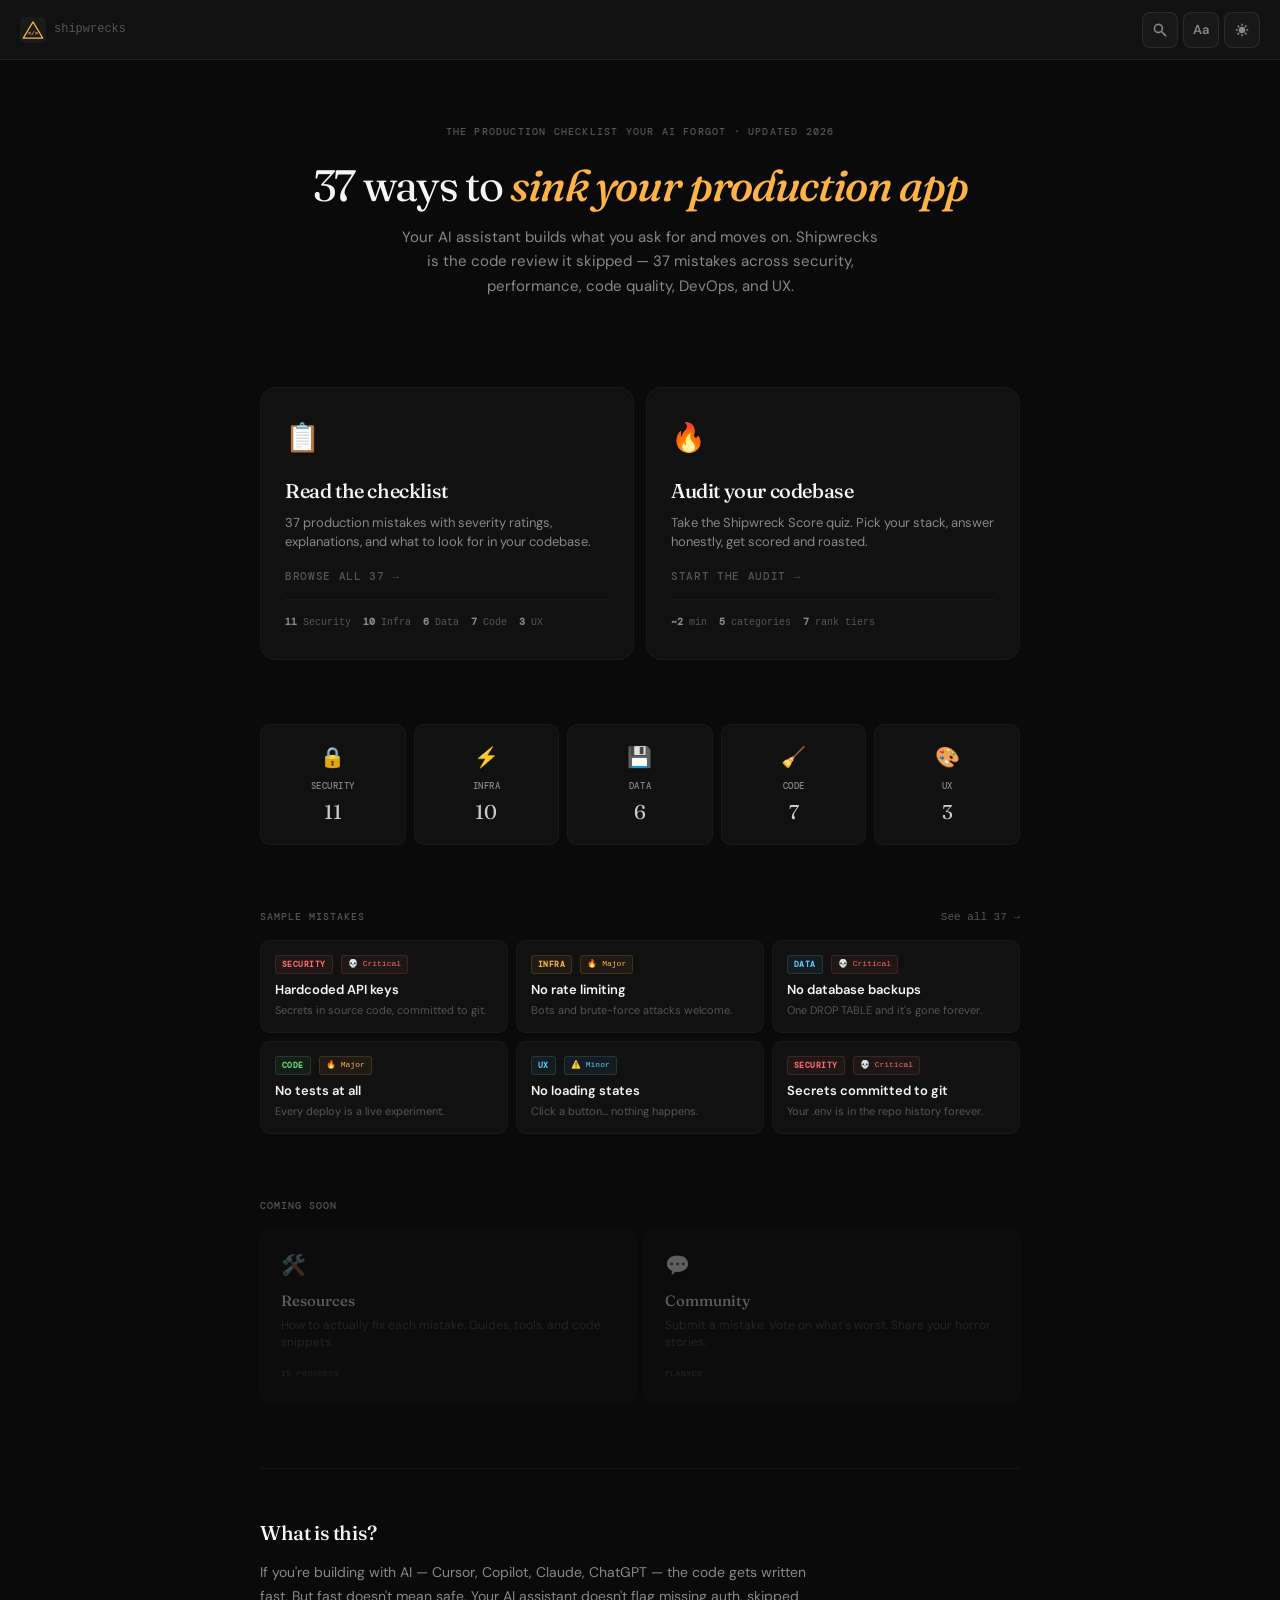
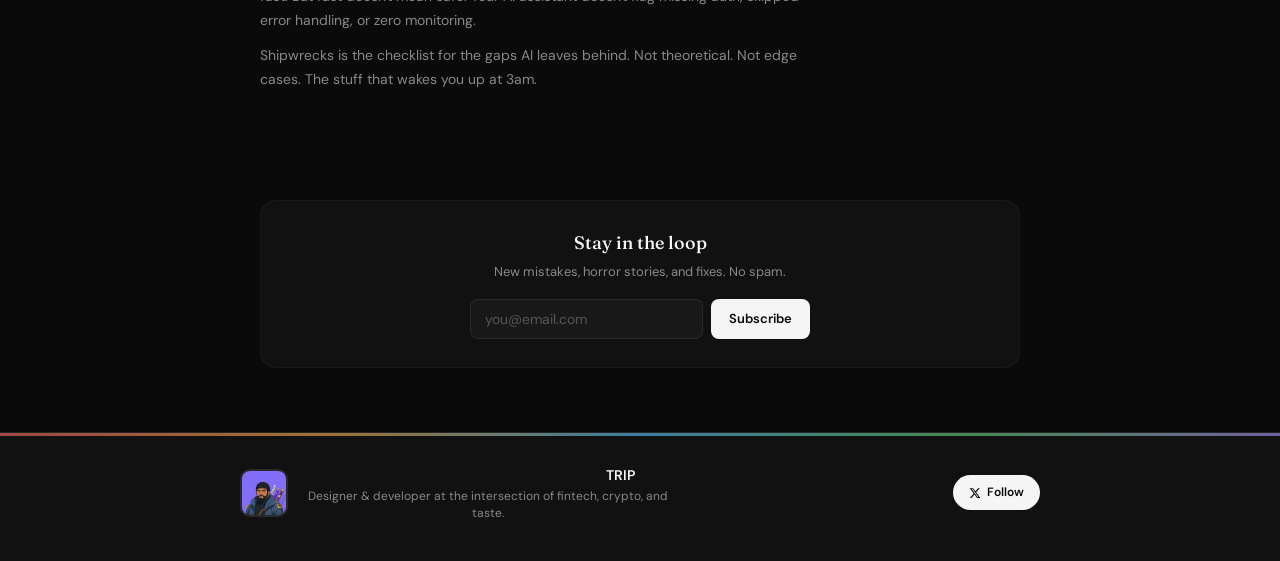
==== commit f663fa11: "Homepage v3: real hub design, not another hero page - Compact hero (not fullscreen) — shows content " ====
--- a/index.html
+++ b/index.html
@@ -1,1630 +1,261 @@
 <!DOCTYPE html>
 <html lang="en" data-theme="dark" data-text-size="medium">
 <head>
-  <meta charset="UTF-8">
-  <meta name="viewport" content="width=device-width, initial-scale=1.0, maximum-scale=1.0, user-scalable=no">
-  <title>Shipwrecks — The Production Checklist Your AI Forgot</title>
-  <link rel="icon" type="image/x-icon" href="/favicon.ico">
-  <link rel="icon" type="image/png" sizes="32x32" href="/favicon-32.png">
-  <link rel="icon" type="image/png" sizes="16x16" href="/favicon-16.png">
-  <link rel="apple-touch-icon" sizes="180x180" href="/favicon-180.png">
-  <meta name="description" content="37 critical mistakes vibe coders ship to production. Audit your codebase, score yourself, learn what to fix.">
-  <meta property="og:title" content="Shipwrecks — The Production Checklist Your AI Forgot">
-  <meta property="og:description" content="37 mistakes. Quiz your codebase. Fix what's broken.">
-  <meta property="og:type" content="website">
-  <meta property="og:url" content="https://shipwrecksbyai.vercel.app/">
-  <meta property="og:image" content="https://shipwrecksbyai.vercel.app/og-image.png">
-  <meta name="twitter:card" content="summary_large_image">
-  <meta name="twitter:site" content="@WLXAJ">
-  <link rel="preconnect" href="https://fonts.googleapis.com">
-  <link rel="preconnect" href="https://fonts.gstatic.com" crossorigin>
-  <link href="https://fonts.googleapis.com/css2?family=Fraunces:ital,opsz,wght@0,9..144,300;0,9..144,400;0,9..144,500;0,9..144,600;0,9..144,700;1,9..144,400;1,9..144,500&family=DM+Sans:ital,opsz,wght@0,9..40,300;0,9..40,400;0,9..40,500;0,9..40,600;0,9..40,700;1,9..40,400&family=DM+Mono:wght@400;500&display=swap" rel="stylesheet">
-  <style>
-/* ═══════════════════════════════════════
-   SHIPWRECKS — Design Tokens
-   Shared across all pages & templates
-   ═══════════════════════════════════════ */
-
-:root {
-  /* Typography */
-  --font-display: 'Fraunces', Georgia, serif;
-  --font-body: 'DM Sans', -apple-system, sans-serif;
-  --font-mono: 'DM Mono', 'SF Mono', monospace;
-  --text-scale: 1;
-
-  /* Spacing */
-  --nav-h: 60px;
-  --container-max: 720px;
-  --radius-sm: 6px;
-  --radius-md: 12px;
-  --radius-lg: 20px;
-
-  /* Transitions */
-  --ease-out: cubic-bezier(0.16, 1, 0.3, 1);
-  --ease-spring: cubic-bezier(0.34, 1.56, 0.64, 1);
+<meta charset="UTF-8">
+<meta name="viewport" content="width=device-width, initial-scale=1.0, maximum-scale=1.0, user-scalable=no">
+<title>Shipwrecks — The Production Checklist Your AI Forgot</title>
+<link rel="icon" type="image/x-icon" href="/favicon.ico">
+<link rel="icon" type="image/png" sizes="32x32" href="/favicon-32.png">
+<meta name="description" content="37 critical mistakes vibe coders ship to production. Audit your codebase, score yourself, learn what to fix.">
+<meta property="og:title" content="Shipwrecks — The Production Checklist Your AI Forgot">
+<meta property="og:description" content="37 mistakes. Quiz your codebase. Fix what's broken.">
+<meta property="og:type" content="website">
+<meta property="og:url" content="https://shipwrecksbyai.vercel.app/">
+<meta property="og:image" content="https://shipwrecksbyai.vercel.app/og-image.png">
+<meta name="twitter:card" content="summary_large_image">
+<meta name="twitter:site" content="@WLXAJ">
+<link rel="preconnect" href="https://fonts.googleapis.com">
+<link rel="preconnect" href="https://fonts.gstatic.com" crossorigin>
+<link href="https://fonts.googleapis.com/css2?family=Fraunces:ital,opsz,wght@0,9..144,300;0,9..144,400;0,9..144,500;0,9..144,600;0,9..144,700;1,9..144,400;1,9..144,500&family=DM+Sans:ital,opsz,wght@0,9..40,300;0,9..40,400;0,9..40,500;0,9..40,600;0,9..40,700;1,9..40,400&family=DM+Mono:wght@400;500&display=swap" rel="stylesheet">
+<style>
+*,*::before,*::after{margin:0;padding:0;box-sizing:border-box}
+:root{--fd:'Fraunces',Georgia,serif;--fb:'DM Sans',-apple-system,sans-serif;--fm:'DM Mono','SF Mono',monospace;--nh:60px;--mw:800px;--r:12px;--ts:1;--ease:cubic-bezier(.16,1,.3,1)}
+html[data-text-size="small"]{--ts:.85}html[data-text-size="medium"]{--ts:1}html[data-text-size="large"]{--ts:1.2}
+[data-theme="dark"]{--bg0:#0a0a0a;--bg1:#111;--bg2:#181818;--bg3:#222;--b0:rgba(255,255,255,.04);--b1:rgba(255,255,255,.08);--b2:rgba(255,255,255,.12);--t0:#f5f5f5;--t1:#ccc;--t2:#888;--t3:#555;--ti:#0a0a0a;--red:#ff6b6b;--red-s:rgba(255,107,107,.06);--red-b:rgba(255,107,107,.15);--amb:#ffb347;--amb-s:rgba(255,179,71,.06);--amb-b:rgba(255,179,71,.15);--grn:#69db7c;--grn-s:rgba(105,219,124,.06);--grn-b:rgba(105,219,124,.15);--blu:#5cc8ff;--blu-s:rgba(92,200,255,.06);--blu-b:rgba(92,200,255,.15);--pur:#b197fc;--pur-s:rgba(177,151,252,.06);--pur-b:rgba(177,151,252,.15)}
+[data-theme="light"]{--bg0:#f8f7f4;--bg1:#f0eeeb;--bg2:#e8e6e1;--bg3:#ddd;--b0:rgba(0,0,0,.03);--b1:rgba(0,0,0,.06);--b2:rgba(0,0,0,.1);--t0:#1a1a1a;--t1:#444;--t2:#777;--t3:#aaa;--ti:#fff;--red:#dc3545;--red-s:rgba(220,53,69,.05);--red-b:rgba(220,53,69,.12);--amb:#d48806;--amb-s:rgba(212,136,6,.05);--amb-b:rgba(212,136,6,.12);--grn:#2f9e44;--grn-s:rgba(47,158,68,.05);--grn-b:rgba(47,158,68,.12);--blu:#0c7cd5;--blu-s:rgba(12,124,213,.05);--blu-b:rgba(12,124,213,.12);--pur:#7048e8;--pur-s:rgba(112,72,232,.05);--pur-b:rgba(112,72,232,.12)}
+html{scroll-behavior:smooth}body{background:var(--bg0);color:var(--t0);font-family:var(--fb);font-size:calc(15px*var(--ts));line-height:1.6;-webkit-font-smoothing:antialiased;transition:background .4s var(--ease),color .4s var(--ease)}
+
+/* Nav */
+nav{position:sticky;top:0;z-index:100;height:var(--nh);background:var(--bg1);border-bottom:1px solid var(--b1);display:flex;align-items:center;justify-content:space-between;padding:0 20px;backdrop-filter:blur(12px);-webkit-backdrop-filter:blur(12px)}
+.nl{display:flex;align-items:center;gap:8px;text-decoration:none;color:inherit}.nl svg{width:26px;height:26px}.nlt{font-family:var(--fm);font-size:12px;color:var(--t3)}
+.nr{display:flex;align-items:center;gap:5px}
+.nb{width:36px;height:36px;border-radius:8px;border:1px solid var(--b1);background:var(--bg2);cursor:pointer;display:flex;align-items:center;justify-content:center;color:var(--t2);transition:all .15s var(--ease);font-family:var(--fb);font-size:13px;font-weight:600}.nb:hover{background:var(--bg3);color:var(--t0);border-color:var(--b2)}.nb svg{width:16px;height:16px}
+[data-theme="dark"] .i-s{display:block}[data-theme="dark"] .i-m{display:none}[data-theme="light"] .i-s{display:none}[data-theme="light"] .i-m{display:block}
+.tsd{position:absolute;top:100%;right:0;margin-top:6px;background:var(--bg2);border:1px solid var(--b1);border-radius:8px;padding:4px;display:none;flex-direction:column;gap:2px;min-width:90px;box-shadow:0 8px 24px rgba(0,0,0,.4);z-index:200}#tsd.open{display:flex}
+.to{padding:7px 10px;border:none;background:transparent;color:var(--t2);font-family:var(--fb);font-size:12px;cursor:pointer;border-radius:4px;text-align:left}.to:hover{background:var(--bg3);color:var(--t0)}.to.on{background:var(--bg3);color:var(--t0);font-weight:600}
+
+/* Search */
+.sov{position:fixed;inset:0;background:rgba(0,0,0,.5);backdrop-filter:blur(6px);z-index:500;display:none;align-items:flex-start;justify-content:center;padding:min(18vh,100px) 20px}.sov.open{display:flex}
+.sbx{background:var(--bg2);border:1px solid var(--b1);border-radius:16px;width:100%;max-width:480px;box-shadow:0 24px 48px rgba(0,0,0,.5);overflow:hidden;animation:si .2s var(--ease)}@keyframes si{from{opacity:0;transform:translateY(-8px) scale(.98)}to{opacity:1;transform:none}}
+.sbr{display:flex;align-items:center;gap:10px;padding:14px 18px;border-bottom:1px solid var(--b0)}.sbr svg{width:16px;height:16px;color:var(--t3)}.sbr input{flex:1;background:none;border:none;outline:none;color:var(--t0);font-family:var(--fb);font-size:15px}.sbr input::placeholder{color:var(--t3)}.esc{font-family:var(--fm);font-size:9px;color:var(--t3);border:1px solid var(--b1);border-radius:3px;padding:2px 5px;cursor:pointer}
+.srs{max-height:320px;overflow-y:auto;padding:6px}
+
+/* Layout */
+.mx{max-width:var(--mw);margin:0 auto;padding:0 20px}
+
+/* ═══ HERO — compact, not fullscreen ═══ */
+.hero{padding:64px 0 48px;text-align:center;position:relative}
+.hero-sub{font-family:var(--fm);font-size:10px;font-weight:500;text-transform:uppercase;letter-spacing:.12em;color:var(--t3);margin-bottom:20px}
+.hero-h{font-family:var(--fd);font-size:clamp(28px,5.5vw,44px);font-weight:400;line-height:1.15;letter-spacing:-.03em;margin-bottom:14px}
+.hero-h em{font-style:italic;color:var(--amb);font-weight:500}
+.hero-p{font-size:calc(15px*var(--ts));color:var(--t2);line-height:1.65;max-width:480px;margin:0 auto}
+
+/* ═══ DUAL CTAs — the two main paths ═══ */
+.paths{display:grid;grid-template-columns:1fr 1fr;gap:12px;margin:40px 0 64px}
+.path{padding:28px 24px;background:var(--bg1);border:1px solid var(--b0);border-radius:16px;text-decoration:none;color:inherit;transition:all .3s var(--ease);display:flex;flex-direction:column;position:relative;overflow:hidden}
+.path:hover{border-color:var(--b2);transform:translateY(-3px);box-shadow:0 12px 40px -12px rgba(0,0,0,.4)}
+.path-glow{position:absolute;width:200px;height:200px;border-radius:50%;filter:blur(80px);opacity:0;transition:opacity .4s;top:-60px;right:-60px}
+.path:hover .path-glow{opacity:.08}
+.path-icon{font-size:28px;margin-bottom:14px}
+.path-h{font-family:var(--fd);font-size:calc(20px*var(--ts));font-weight:500;letter-spacing:-.02em;margin-bottom:6px}
+.path-p{font-size:calc(13px*var(--ts));color:var(--t2);line-height:1.5;margin-bottom:16px;flex:1}
+.path-cta{display:inline-flex;align-items:center;gap:6px;font-family:var(--fm);font-size:11px;font-weight:500;text-transform:uppercase;letter-spacing:.06em;color:var(--t3);transition:color .2s}
+.path:hover .path-cta{color:var(--t0)}
+.path-stats{display:flex;gap:12px;margin-top:14px;padding-top:14px;border-top:1px solid var(--b0);font-family:var(--fm);font-size:10px;color:var(--t3)}
+.path-stats b{color:var(--t2);font-weight:600}
+
+/* ═══ PREVIEW — taste of the content ═══ */
+.preview{margin-bottom:64px}
+.preview-h{display:flex;align-items:center;justify-content:space-between;margin-bottom:14px}
+.preview-title{font-family:var(--fm);font-size:10px;font-weight:500;text-transform:uppercase;letter-spacing:.1em;color:var(--t3)}
+.preview-link{font-family:var(--fm);font-size:11px;color:var(--t3);text-decoration:none;transition:color .2s}.preview-link:hover{color:var(--t0)}
+.preview-grid{display:grid;grid-template-columns:repeat(auto-fill,minmax(220px,1fr));gap:8px}
+.prev-card{padding:14px;background:var(--bg1);border:1px solid var(--b0);border-radius:10px;text-decoration:none;color:inherit;transition:all .2s var(--ease)}
+.prev-card:hover{border-color:var(--b2);background:var(--bg2)}
+.prev-top{display:flex;align-items:center;gap:8px;margin-bottom:8px}
+.prev-cat{font-family:var(--fm);font-size:8px;font-weight:600;text-transform:uppercase;letter-spacing:.06em;padding:2px 6px;border-radius:3px}
+.prev-sev{font-family:var(--fm);font-size:8px;padding:2px 6px;border-radius:3px}
+.prev-title{font-size:calc(13px*var(--ts));font-weight:600;line-height:1.3;margin-bottom:4px}
+.prev-desc{font-size:calc(11px*var(--ts));color:var(--t3);line-height:1.4}
+
+/* ═══ CATEGORIES — visual proof of depth ═══ */
+.cats{display:grid;grid-template-columns:repeat(5,1fr);gap:8px;margin-bottom:64px}
+.cat{padding:16px 12px;background:var(--bg1);border:1px solid var(--b0);border-radius:10px;text-align:center;text-decoration:none;color:inherit;transition:all .2s var(--ease)}
+.cat:hover{border-color:var(--b2);transform:translateY(-2px)}
+.cat-icon{font-size:20px;margin-bottom:6px}
+.cat-name{font-family:var(--fm);font-size:9px;font-weight:500;text-transform:uppercase;letter-spacing:.06em;color:var(--t2);margin-bottom:2px}
+.cat-count{font-family:var(--fd);font-size:20px;font-weight:400;color:var(--t1)}
+
+/* ═══ COMING SOON ═══ */
+.soon{margin-bottom:64px}
+.soon-grid{display:grid;grid-template-columns:1fr 1fr;gap:8px}
+.soon-card{padding:20px;background:var(--bg1);border:1px solid var(--b0);border-radius:12px;opacity:.35}
+.soon-icon{font-size:20px;margin-bottom:8px}
+.soon-h{font-family:var(--fd);font-size:calc(15px*var(--ts));font-weight:500;margin-bottom:4px}
+.soon-p{font-size:calc(12px*var(--ts));color:var(--t3);line-height:1.4;margin-bottom:8px}
+.soon-tag{font-family:var(--fm);font-size:8px;text-transform:uppercase;letter-spacing:.06em;color:var(--t3)}
+
+/* ═══ ABOUT ═══ */
+.about{padding:48px 0;border-top:1px solid var(--b0);margin-bottom:48px}
+.about-h{font-family:var(--fd);font-size:calc(20px*var(--ts));font-weight:500;letter-spacing:-.02em;margin-bottom:12px}
+.about p{font-size:calc(14px*var(--ts));color:var(--t2);line-height:1.7;margin-bottom:12px;max-width:560px}
+
+/* ═══ NEWSLETTER ═══ */
+.nlb{padding:28px;background:var(--bg1);border:1px solid var(--b0);border-radius:16px;text-align:center;margin-bottom:64px}
+.nlb-h{font-family:var(--fd);font-size:calc(18px*var(--ts));font-weight:500;margin-bottom:4px}
+.nlb-sub{font-size:calc(13px*var(--ts));color:var(--t2);margin-bottom:16px}
+.nlf{display:flex;gap:8px;max-width:340px;margin:0 auto}
+.nli{flex:1;padding:10px 14px;background:var(--bg2);border:1px solid var(--b1);border-radius:8px;color:var(--t0);font-family:var(--fb);font-size:14px}.nli:focus{outline:none;border-color:var(--b2)}.nli::placeholder{color:var(--t3)}
+.nlbt{padding:10px 18px;background:var(--t0);color:var(--ti);font-family:var(--fb);font-size:13px;font-weight:600;border:none;border-radius:8px;cursor:pointer;white-space:nowrap}.nlbt:hover{opacity:.85}
+.nlm{font-size:12px;margin-top:8px;display:none}.nlm.ok{display:block;color:var(--grn)}
+
+/* Footer */
+.ft{background:var(--bg1);border-top:1px solid var(--b1);padding:40px 20px}
+.ft-bar{height:3px;background:linear-gradient(90deg,var(--red),var(--amb),var(--blu),var(--grn),var(--pur));opacity:.6;margin:-40px -20px 28px}
+.ft-in{max-width:var(--mw);margin:0 auto;display:grid;grid-template-columns:48px 1fr auto;align-items:center;gap:20px}
+.ft-av{width:48px;height:48px;border-radius:10px;background:var(--bg2);border:2px solid var(--b1);object-fit:cover}
+.ft-fb{display:flex;align-items:center;justify-content:center;font-family:var(--fd);font-size:20px;font-weight:600;color:var(--t3)}
+.ft-nfo{text-align:center}.ft-nm{font-weight:600;font-size:14px;margin-bottom:2px}.ft-bio{font-size:calc(12px*var(--ts));color:var(--t2);line-height:1.4;max-width:360px}
+.ft-f{display:inline-flex;align-items:center;gap:6px;font-size:12px;font-weight:600;padding:8px 16px;border-radius:100px;background:var(--t0);color:var(--ti);text-decoration:none;transition:all .2s var(--ease)}.ft-f:hover{transform:translateY(-2px)}.ft-f svg{width:12px;height:12px}
+
+@media(max-width:640px){
+  .paths{grid-template-columns:1fr}.cats{grid-template-columns:repeat(3,1fr)}.soon-grid{grid-template-columns:1fr}
+  .nlf{flex-direction:column}.ft-in{grid-template-columns:1fr;justify-items:center;text-align:center;gap:14px}
+  .preview-grid{grid-template-columns:1fr 1fr}
 }
-
-/* Text size variants */
-html[data-text-size="small"]  { --text-scale: 0.8; }
-html[data-text-size="medium"] { --text-scale: 1; }
-html[data-text-size="large"]  { --text-scale: 1.25; }
-
-/* ═══ DARK THEME ═══ */
-[data-theme="dark"] {
-  --bg-primary: #121212;
-  --bg-secondary: #1a1a1a;
-  --bg-tertiary: #222222;
-  --bg-elevated: #2a2a2a;
-
-  --border-subtle: rgba(255, 255, 255, 0.06);
-  --border-default: rgba(255, 255, 255, 0.1);
-  --border-strong: rgba(255, 255, 255, 0.15);
-
-  --text-primary: #f5f5f5;
-  --text-secondary: #a8a8a8;
-  --text-tertiary: #6b6b6b;
-  --text-inverse: #121212;
-
-  --red: #ff6b6b;
-  --red-soft: rgba(255, 107, 107, 0.1);
-  --red-border: rgba(255, 107, 107, 0.25);
-
-  --amber: #ffb347;
-  --amber-soft: rgba(255, 179, 71, 0.1);
-  --amber-border: rgba(255, 179, 71, 0.25);
-
-  --blue: #5cc8ff;
-  --blue-soft: rgba(92, 200, 255, 0.1);
-  --blue-border: rgba(92, 200, 255, 0.25);
-
-  --green: #69db7c;
-  --green-soft: rgba(105, 219, 124, 0.1);
-  --green-border: rgba(105, 219, 124, 0.25);
-
-  --purple: #b197fc;
-  --purple-soft: rgba(177, 151, 252, 0.1);
-  --purple-border: rgba(177, 151, 252, 0.25);
-
-  --overlay: rgba(0, 0, 0, 0.6);
-  --shadow-color: 0deg 0% 0%;
-}
-
-/* ═══ LIGHT THEME ═══ */
-[data-theme="light"] {
-  --bg-primary: #fafafa;
-  --bg-secondary: #ffffff;
-  --bg-tertiary: #f0f0f0;
-  --bg-elevated: #ffffff;
-
-  --border-subtle: rgba(0, 0, 0, 0.04);
-  --border-default: rgba(0, 0, 0, 0.08);
-  --border-strong: rgba(0, 0, 0, 0.12);
-
-  --text-primary: #1a1a1a;
-  --text-secondary: #666666;
-  --text-tertiary: #999999;
-  --text-inverse: #ffffff;
-
-  --red: #e53935;
-  --red-soft: rgba(229, 57, 53, 0.08);
-  --red-border: rgba(229, 57, 53, 0.2);
-
-  --amber: #ef8c00;
-  --amber-soft: rgba(239, 140, 0, 0.08);
-  --amber-border: rgba(239, 140, 0, 0.2);
-
-  --blue: #0088cc;
-  --blue-soft: rgba(0, 136, 204, 0.08);
-  --blue-border: rgba(0, 136, 204, 0.2);
-
-  --green: #2e9e45;
-  --green-soft: rgba(46, 158, 69, 0.08);
-  --green-border: rgba(46, 158, 69, 0.2);
-
-  --purple: #7c4dff;
-  --purple-soft: rgba(124, 77, 255, 0.08);
-  --purple-border: rgba(124, 77, 255, 0.2);
-
-  --overlay: rgba(255, 255, 255, 0.85);
-  --shadow-color: 220deg 10% 50%;
-}
-
-/* ═══ RESET & BASE ═══ */
-*, *::before, *::after { margin: 0; padding: 0; box-sizing: border-box; }
-html { scroll-behavior: smooth; scroll-padding-top: calc(var(--nav-h) + 24px); }
-
-body {
-  background: var(--bg-primary);
-  color: var(--text-primary);
-  font-family: var(--font-body);
-  font-size: calc(15px * var(--text-scale));
-  line-height: 1.6;
-  -webkit-font-smoothing: antialiased;
-  -moz-osx-font-smoothing: grayscale;
-  min-height: 100vh;
-  transition: background 0.4s var(--ease-out), color 0.4s var(--ease-out);
-}
-
-/* ═══ SHARED UTILITIES ═══ */
-.container {
-  max-width: var(--container-max);
-  margin: 0 auto;
-  padding: 0 24px;
-}
-
-/* Severity / tag badges */
-.badge {
-  font-family: var(--font-mono);
-  font-size: 9px;
-  font-weight: 600;
-  text-transform: uppercase;
-  letter-spacing: 0.08em;
-  padding: 4px 8px;
-  border-radius: 4px;
-  white-space: nowrap;
-  display: inline-block;
-}
-
-.badge-red    { background: var(--red-soft);    color: var(--red);    border: 1px solid var(--red-border); }
-.badge-amber  { background: var(--amber-soft);  color: var(--amber);  border: 1px solid var(--amber-border); }
-.badge-blue   { background: var(--blue-soft);   color: var(--blue);   border: 1px solid var(--blue-border); }
-.badge-green  { background: var(--green-soft);  color: var(--green);  border: 1px solid var(--green-border); }
-.badge-purple { background: var(--purple-soft); color: var(--purple); border: 1px solid var(--purple-border); }
-.badge-muted  { background: var(--bg-tertiary); color: var(--text-tertiary); border: 1px solid var(--border-default); }
-
-/* Pill badges (rounded) */
-.pill {
-  font-family: var(--font-mono);
-  font-size: 9px;
-  font-weight: 500;
-  text-transform: uppercase;
-  letter-spacing: 0.08em;
-  padding: 3px 10px;
-  border-radius: 100px;
-  white-space: nowrap;
-  display: inline-flex;
-  align-items: center;
-  gap: 6px;
-}
-
-/* Primary CTA button */
-.btn-primary {
-  display: inline-flex;
-  align-items: center;
-  gap: 8px;
-  padding: 12px 24px;
-  background: var(--text-primary);
-  color: var(--text-inverse);
-  font-family: var(--font-body);
-  font-size: 13px;
-  font-weight: 600;
-  border: none;
-  border-radius: 100px;
-  cursor: pointer;
-  text-decoration: none;
-  transition: all 0.2s var(--ease-out);
-}
-.btn-primary:hover {
-  transform: translateY(-2px);
-  box-shadow: 0 6px 20px -6px hsla(var(--shadow-color) / 0.4);
-}
-/* ═══════════════════════════════════════
-   SHIPWRECKS — Shared Components
-   Nav, Footer, Search Overlay
-   ═══════════════════════════════════════ */
-
-/* ═══ NAVBAR ═══ */
-nav {
-  position: sticky;
-  top: 0;
-  z-index: 100;
-  height: var(--nav-h);
-  background: var(--bg-secondary);
-  border-bottom: 1px solid var(--border-default);
-  display: flex;
-  align-items: center;
-  justify-content: space-between;
-  padding: 0 24px;
-  transition: background 0.4s var(--ease-out), border-color 0.4s var(--ease-out);
-}
-
-.nav-logo {
-  display: flex;
-  align-items: center;
-  gap: 8px;
-  text-decoration: none;
-  color: inherit;
-}
-
-.nav-logo-icon { width: 28px; height: 28px; flex-shrink: 0; }
-
-.nav-logo-text {
-  font-family: var(--font-mono);
-  font-size: 13px;
-  font-weight: 500;
-  color: var(--text-tertiary);
-  letter-spacing: 0.02em;
-}
-
-.nav-right {
-  display: flex;
-  align-items: center;
-  gap: 6px;
-}
-
-.nav-btn {
-  width: 40px;
-  height: 40px;
-  border-radius: var(--radius-sm);
-  border: 1px solid var(--border-default);
-  background: var(--bg-tertiary);
-  cursor: pointer;
-  display: flex;
-  align-items: center;
-  justify-content: center;
-  transition: all 0.2s var(--ease-out);
-  color: var(--text-secondary);
-}
-
-.nav-btn:hover {
-  background: var(--bg-elevated);
-  border-color: var(--border-strong);
-  color: var(--text-primary);
-}
-
-.nav-btn svg { width: 18px; height: 18px; }
-.nav-btn.text-sz {
-  font-family: var(--font-body);
-  font-size: 14px;
-  font-weight: 600;
-}
-
-/* Text Size Dropdown */
-.text-size-toggle { position: relative; }
-
-.text-size-dropdown {
-  position: absolute;
-  top: 100%;
-  right: 0;
-  margin-top: 8px;
-  background: var(--bg-secondary);
-  border: 1px solid var(--border-default);
-  border-radius: var(--radius-sm);
-  padding: 6px;
-  display: none;
-  flex-direction: column;
-  gap: 2px;
-  min-width: 100px;
-  box-shadow: 0 8px 24px -8px hsla(var(--shadow-color) / 0.3);
-  z-index: 200;
-}
-
-.text-size-dropdown.open { display: flex; }
-
-.ts-opt {
-  padding: 8px 12px;
-  border: none;
-  background: transparent;
-  color: var(--text-secondary);
-  font-family: var(--font-body);
-  font-size: 13px;
-  cursor: pointer;
-  border-radius: 4px;
-  text-align: left;
-  transition: all 0.15s var(--ease-out);
-}
-
-.ts-opt:hover {
-  background: var(--bg-tertiary);
-  color: var(--text-primary);
-}
-
-.ts-opt.active {
-  background: var(--bg-tertiary);
-  color: var(--text-primary);
-  font-weight: 600;
-}
-
-/* Theme Toggle */
-.theme-toggle svg { transition: transform 0.3s var(--ease-spring); }
-.theme-toggle:hover svg { transform: rotate(15deg); }
-
-[data-theme="dark"] .icon-sun  { display: block; }
-[data-theme="dark"] .icon-moon { display: none; }
-[data-theme="light"] .icon-sun  { display: none; }
-[data-theme="light"] .icon-moon { display: block; }
-
-
-/* ═══ CMD+K SEARCH OVERLAY ═══ */
-.search-overlay {
-  position: fixed;
-  inset: 0;
-  background: var(--overlay);
-  backdrop-filter: blur(6px);
-  -webkit-backdrop-filter: blur(6px);
-  z-index: 500;
-  display: none;
-  align-items: flex-start;
-  justify-content: center;
-  padding: min(20vh, 120px) 24px 24px;
-}
-
-.search-overlay.open { display: flex; }
-
-.search-modal {
-  background: var(--bg-secondary);
-  border: 1px solid var(--border-default);
-  border-radius: var(--radius-lg);
-  width: 100%;
-  max-width: 520px;
-  box-shadow: 0 24px 48px -12px hsla(var(--shadow-color) / 0.4);
-  overflow: hidden;
-  animation: modalIn 0.2s var(--ease-out);
-}
-
-@keyframes modalIn {
-  from { opacity: 0; transform: translateY(-8px) scale(0.98); }
-  to   { opacity: 1; transform: none; }
-}
-
-.search-input-wrap {
-  display: flex;
-  align-items: center;
-  gap: 10px;
-  padding: 16px 20px;
-  border-bottom: 1px solid var(--border-default);
-}
-
-.search-input-wrap svg {
-  width: 18px;
-  height: 18px;
-  color: var(--text-tertiary);
-  flex-shrink: 0;
-}
-
-.search-input {
-  flex: 1;
-  background: none;
-  border: none;
-  outline: none;
-  color: var(--text-primary);
-  font-family: var(--font-body);
-  font-size: 16px;
-  font-weight: 400;
-}
-
-.search-input::placeholder { color: var(--text-tertiary); }
-
-.search-esc {
-  font-family: var(--font-mono);
-  font-size: 10px;
-  color: var(--text-tertiary);
-  border: 1px solid var(--border-default);
-  border-radius: 4px;
-  padding: 2px 6px;
-  cursor: pointer;
-}
-
-.search-results {
-  max-height: 360px;
-  overflow-y: auto;
-  padding: 8px;
-}
-
-.search-results::-webkit-scrollbar { width: 4px; }
-.search-results::-webkit-scrollbar-thumb { background: var(--border-default); border-radius: 2px; }
-
-.search-empty {
-  padding: 32px 20px;
-  text-align: center;
-  color: var(--text-tertiary);
-  font-size: 14px;
-}
-
-.sr-group {
-  padding: 8px 12px 4px;
-  font-family: var(--font-mono);
-  font-size: 10px;
-  font-weight: 500;
-  text-transform: uppercase;
-  letter-spacing: 0.1em;
-  color: var(--text-tertiary);
-}
-
-.sr-item {
-  display: flex;
-  align-items: center;
-  gap: 12px;
-  padding: 10px 12px;
-  border-radius: var(--radius-sm);
-  cursor: pointer;
-  transition: background 0.1s;
-  text-decoration: none;
-  color: inherit;
-}
-
-.sr-item:hover, .sr-item.focused { background: var(--bg-tertiary); }
-
-.sr-icon {
-  width: 32px;
-  height: 32px;
-  border-radius: var(--radius-sm);
-  display: flex;
-  align-items: center;
-  justify-content: center;
-  font-size: 14px;
-  flex-shrink: 0;
-}
-
-.sr-icon.red    { background: var(--red-soft);    border: 1px solid var(--red-border); }
-.sr-icon.amber  { background: var(--amber-soft);  border: 1px solid var(--amber-border); }
-.sr-icon.blue   { background: var(--blue-soft);   border: 1px solid var(--blue-border); }
-.sr-icon.green  { background: var(--green-soft);  border: 1px solid var(--green-border); }
-.sr-icon.purple { background: var(--purple-soft); border: 1px solid var(--purple-border); }
-.sr-icon.muted  { background: var(--bg-tertiary); border: 1px solid var(--border-default); }
-
-.sr-meta { flex: 1; min-width: 0; }
-
-.sr-title {
-  font-size: calc(13px * var(--text-scale));
-  font-weight: 500;
-  white-space: nowrap;
-  overflow: hidden;
-  text-overflow: ellipsis;
-}
-
-.sr-sub {
-  font-size: 11px;
-  color: var(--text-tertiary);
-  white-space: nowrap;
-  overflow: hidden;
-  text-overflow: ellipsis;
-}
-
-.sr-arrow { color: var(--text-tertiary); font-size: 14px; }
-
-
-/* ═══ FOOTER ═══ */
-.site-footer {
-  background: var(--bg-secondary);
-  border-top: 1px solid var(--border-default);
-  padding: 48px 24px;
-  margin-top: 64px;
-}
-
-.footer-accent {
-  height: 3px;
-  background: linear-gradient(90deg, var(--red), var(--amber), var(--blue), var(--green), var(--purple));
-  opacity: 0.7;
-  margin: -48px -24px 32px;
-}
-
-.footer-inner {
-  max-width: var(--container-max);
-  margin: 0 auto;
-}
-
-.footer-actions {
-  display: flex;
-  gap: 12px;
-  justify-content: center;
-  flex-wrap: wrap;
-  margin-bottom: 36px;
-}
-
-.footer-btn {
-  display: inline-flex;
-  align-items: center;
-  gap: 8px;
-  font-family: var(--font-mono);
-  font-size: 13px;
-  font-weight: 500;
-  padding: 12px 20px;
-  border-radius: var(--radius-sm);
-  border: 1px solid var(--border-default);
-  background: var(--bg-tertiary);
-  color: var(--text-secondary);
-  cursor: pointer;
-  text-decoration: none;
-  transition: all 0.2s var(--ease-out);
-}
-
-.footer-btn:hover {
-  background: var(--bg-primary);
-  border-color: var(--border-strong);
-  color: var(--text-primary);
-}
-
-.footer-btn svg { width: 15px; height: 15px; }
-
-.footer-divider {
-  height: 1px;
-  background: var(--border-default);
-  margin-bottom: 28px;
-}
-
-.footer-bottom {
-  display: grid;
-  grid-template-columns: 56px 1fr auto;
-  align-items: center;
-  gap: 24px;
-}
-
-.footer-avatar-wrap {
-  width: 56px;
-  height: 56px;
-  flex-shrink: 0;
-}
-
-.footer-avatar {
-  width: 56px;
-  height: 56px;
-  border-radius: 12px;
-  background: var(--bg-tertiary);
-  border: 2px solid var(--border-default);
-  object-fit: cover;
-}
-
-.footer-avatar-fallback {
-  display: flex;
-  align-items: center;
-  justify-content: center;
-  font-family: var(--font-display);
-  font-size: 22px;
-  font-weight: 600;
-  color: var(--text-tertiary);
-}
-
-.footer-author-info {
-  display: flex;
-  flex-direction: column;
-  align-items: center;
-  justify-content: center;
-  text-align: center;
-}
-
-.footer-author-name {
-  font-weight: 600;
-  font-size: calc(15px * var(--text-scale));
-  color: var(--text-primary);
-  margin-bottom: 4px;
-}
-
-.footer-author-bio {
-  font-size: calc(14px * var(--text-scale));
-  color: var(--text-secondary);
-  line-height: 1.5;
-  max-width: 400px;
-  text-align: center;
-}
-
-.footer-follow {
-  display: inline-flex;
-  align-items: center;
-  gap: 8px;
-  font-family: var(--font-body);
-  font-size: 13px;
-  font-weight: 600;
-  padding: 10px 18px;
-  border-radius: 100px;
-  background: var(--text-primary);
-  color: var(--text-inverse);
-  text-decoration: none;
-  transition: all 0.2s var(--ease-out);
-}
-
-.footer-follow:hover {
-  transform: translateY(-2px);
-  box-shadow: 0 6px 20px -6px hsla(var(--shadow-color) / 0.4);
-}
-
-.footer-follow svg { width: 14px; height: 14px; }
-
-
-/* ═══ RESPONSIVE ═══ */
-@media (max-width: 600px) {
-  nav { padding: 0 16px; }
-  .footer-bottom {
-    grid-template-columns: 1fr;
-    justify-items: center;
-    text-align: center;
-    gap: 16px;
-  }
-  .footer-avatar-wrap { margin: 0 auto; }
-  .search-modal {
-    margin-top: 0;
-    border-radius: 0;
-    max-width: 100%;
-    height: 100vh;
-    max-height: 100vh;
-  }
-  .search-results { max-height: calc(100vh - 60px); }
-}
-/* ═══════════════════════════════════════
-   SHIPWRECKS — Hub Page Template
-   Homepage layout, hero, sections, pagination
-   ═══════════════════════════════════════ */
-
-.hub-container {
-  max-width: var(--container-max);
-  margin: 0 auto;
-  padding: 72px 24px 80px;
-}
-
-/* ═══ HERO ═══ */
-.hero {
-  margin-bottom: 72px;
-  position: relative;
-}
-
-.hero-badge {
-  display: inline-flex;
-  align-items: center;
-  gap: 8px;
-  font-family: var(--font-mono);
-  font-size: 11px;
-  font-weight: 500;
-  text-transform: uppercase;
-  letter-spacing: 0.1em;
-  color: var(--text-tertiary);
-  padding: 8px 14px;
-  background: var(--bg-secondary);
-  border: 1px solid var(--border-default);
-  border-radius: 100px;
-  margin-bottom: 32px;
-}
-
-.hero-badge::before {
-  content: '';
-  width: 6px;
-  height: 6px;
-  background: var(--amber);
-  border-radius: 50%;
-  animation: pulse 2s infinite;
-}
-
-@keyframes pulse {
-  0%, 100% { opacity: 1; transform: scale(1); }
-  50% { opacity: 0.5; transform: scale(0.9); }
-}
-
-/* Carousel */
-.hero-carousel {
-  position: relative;
-  min-height: clamp(80px, 14vw, 130px);
-  margin-bottom: 4px;
-}
-
-.hero-slide {
-  position: absolute;
-  top: 0; left: 0;
-  opacity: 0;
-  transition: opacity 0.6s var(--ease-out);
-  pointer-events: none;
-}
-
-.hero-slide.active {
-  opacity: 1;
-  position: relative;
-  pointer-events: auto;
-}
-
-.hero-title {
-  font-family: var(--font-display);
-  font-size: clamp(32px, 7vw, 52px);
-  font-weight: 400;
-  line-height: 1.15;
-  color: var(--text-primary);
-  letter-spacing: -0.025em;
-  max-width: 580px;
-}
-
-.hero-title em {
-  font-style: italic;
-  color: var(--amber);
-  font-weight: 500;
-}
-
-.hero-subtitle {
-  font-size: calc(16px * var(--text-scale));
-  color: var(--text-secondary);
-  margin-top: 24px;
-  margin-bottom: 36px;
-  line-height: 1.7;
-  max-width: 480px;
-}
-
-.hero-dots {
-  display: flex;
-  gap: 6px;
-  margin-top: 28px;
-}
-
-.hero-dot {
-  width: 6px;
-  height: 6px;
-  border-radius: 50%;
-  background: var(--border-default);
-  cursor: pointer;
-  transition: all 0.2s;
-}
-
-.hero-dot.active {
-  background: var(--amber);
-  width: 20px;
-  border-radius: 3px;
-}
-
-/* ═══ SECTION CARDS ═══ */
-.sections { margin-bottom: 72px; }
-
-.sections-header {
-  display: flex;
-  align-items: center;
-  justify-content: space-between;
-  margin-bottom: 16px;
-}
-
-.sections-title {
-  font-family: var(--font-mono);
-  font-size: 10px;
-  font-weight: 500;
-  text-transform: uppercase;
-  letter-spacing: 0.1em;
-  color: var(--text-tertiary);
-}
-
-.sections-pager {
-  display: flex;
-  align-items: center;
-  gap: 8px;
-}
-
-.sections-pager-info {
-  font-family: var(--font-mono);
-  font-size: 11px;
-  color: var(--text-tertiary);
-}
-
-.pager-btn {
-  width: 32px;
-  height: 32px;
-  border-radius: var(--radius-sm);
-  border: 1px solid var(--border-default);
-  background: var(--bg-tertiary);
-  cursor: pointer;
-  display: flex;
-  align-items: center;
-  justify-content: center;
-  transition: all 0.2s var(--ease-out);
-  color: var(--text-secondary);
-}
-
-.pager-btn:hover {
-  background: var(--bg-elevated);
-  border-color: var(--border-strong);
-  color: var(--text-primary);
-}
-
-.pager-btn:disabled {
-  opacity: 0.3;
-  pointer-events: none;
-}
-
-.pager-btn svg { width: 14px; height: 14px; }
-
-.sections-grid {
-  display: flex;
-  flex-direction: column;
-  gap: 12px;
-}
-
-.sec-card {
-  display: flex;
-  align-items: center;
-  gap: 16px;
-  padding: 20px;
-  background: var(--bg-secondary);
-  border: 1px solid var(--border-default);
-  border-radius: var(--radius-md);
-  text-decoration: none;
-  color: inherit;
-  transition: all 0.25s var(--ease-out);
-}
-
-.sec-card:hover {
-  border-color: var(--border-strong);
-  box-shadow: 0 4px 24px -8px hsla(var(--shadow-color) / 0.15);
-  transform: translateY(-1px);
-}
-
-.sec-card.muted {
-  opacity: 0.4;
-  pointer-events: none;
-}
-
-.sec-card.muted:hover { transform: none; box-shadow: none; }
-
-.sec-icon {
-  width: 44px;
-  height: 44px;
-  border-radius: var(--radius-md);
-  display: flex;
-  align-items: center;
-  justify-content: center;
-  font-size: 20px;
-  flex-shrink: 0;
-}
-
-.sec-icon.red    { background: var(--red-soft);    border: 1px solid var(--red-border); }
-.sec-icon.amber  { background: var(--amber-soft);  border: 1px solid var(--amber-border); }
-.sec-icon.blue   { background: var(--blue-soft);   border: 1px solid var(--blue-border); }
-.sec-icon.green  { background: var(--green-soft);  border: 1px solid var(--green-border); }
-.sec-icon.purple { background: var(--purple-soft); border: 1px solid var(--purple-border); }
-
-.sec-meta {
-  flex: 1;
-  display: flex;
-  flex-direction: column;
-  gap: 2px;
-}
-
-.sec-title {
-  font-family: var(--font-display);
-  font-size: calc(16px * var(--text-scale));
-  font-weight: 500;
-  letter-spacing: -0.02em;
-}
-
-.sec-desc {
-  font-size: calc(13px * var(--text-scale));
-  color: var(--text-tertiary);
-  line-height: 1.4;
-}
-
-.sec-arrow {
-  color: var(--text-tertiary);
-  font-size: 18px;
-  transition: transform 0.2s var(--ease-out);
-}
-
-.sec-card:hover .sec-arrow {
-  transform: translateX(3px);
-  color: var(--text-secondary);
-}
-
-/* ═══ ABOUT ═══ */
-.about {
-  margin-bottom: 72px;
-  padding: 32px 0;
-  border-top: 1px solid var(--border-default);
-}
-
-.about-title {
-  font-family: var(--font-display);
-  font-size: calc(22px * var(--text-scale));
-  font-weight: 500;
-  letter-spacing: -0.02em;
-  margin-bottom: 12px;
-}
-
-.about p {
-  font-size: calc(15px * var(--text-scale));
-  color: var(--text-secondary);
-  line-height: 1.7;
-  margin-bottom: 12px;
-  max-width: 560px;
-}
-
-/* ═══ NEWSLETTER ═══ */
-.nl {
-  padding: 32px;
-  background: var(--bg-secondary);
-  border: 1px solid var(--border-default);
-  border-radius: var(--radius-lg);
-  margin-bottom: 72px;
-  text-align: center;
-}
-
-.nl-title {
-  font-family: var(--font-display);
-  font-size: calc(20px * var(--text-scale));
-  font-weight: 500;
-  margin-bottom: 6px;
-}
-
-.nl-desc {
-  font-size: calc(14px * var(--text-scale));
-  color: var(--text-secondary);
-  margin-bottom: 20px;
-}
-
-.nl-form { display: flex; gap: 8px; max-width: 400px; margin: 0 auto; }
-
-.nl-input {
-  flex: 1;
-  padding: 12px 16px;
-  background: var(--bg-tertiary);
-  border: 1px solid var(--border-default);
-  border-radius: var(--radius-sm);
-  color: var(--text-primary);
-  font-family: var(--font-body);
-  font-size: 14px;
-  transition: border-color 0.2s;
-}
-
-.nl-input:focus { outline: none; border-color: var(--border-strong); }
-.nl-input::placeholder { color: var(--text-tertiary); }
-
-.nl-btn {
-  padding: 12px 20px;
-  background: var(--text-primary);
-  color: var(--text-inverse);
-  font-family: var(--font-body);
-  font-size: 13px;
-  font-weight: 600;
-  border: none;
-  border-radius: var(--radius-sm);
-  cursor: pointer;
-  transition: all 0.2s var(--ease-out);
-  white-space: nowrap;
-}
-
-.nl-btn:hover { opacity: 0.85; }
-
-.nl-msg { font-size: 13px; margin-top: 10px; display: none; }
-.nl-msg.ok { display: block; color: var(--green); }
-.nl-msg.err { display: block; color: var(--red); }
-
-/* ═══ WHAT'S NEXT ═══ */
-.whats-next {
-  margin-bottom: 48px;
-}
-
-.whats-next-title {
-  font-family: var(--font-mono);
-  font-size: 10px;
-  font-weight: 500;
-  text-transform: uppercase;
-  letter-spacing: 0.1em;
-  color: var(--text-tertiary);
-  margin-bottom: 16px;
-}
-
-.whats-next-grid {
-  display: grid;
-  grid-template-columns: repeat(auto-fit, minmax(200px, 1fr));
-  gap: 12px;
-}
-
-.wn-card {
-  display: flex;
-  flex-direction: column;
-  gap: 10px;
-  padding: 20px;
-  background: var(--bg-secondary);
-  border: 1px solid var(--border-default);
-  border-radius: var(--radius-md);
-  text-decoration: none;
-  color: inherit;
-  transition: all 0.25s var(--ease-out);
-  position: relative;
-  overflow: hidden;
-}
-
-.wn-card:hover {
-  border-color: var(--border-strong);
-  box-shadow: 0 4px 24px -8px hsla(var(--shadow-color) / 0.15);
-  transform: translateY(-2px);
-}
-
-.wn-card.muted {
-  opacity: 0.4;
-  pointer-events: none;
-}
-
-.wn-card-top {
-  display: flex;
-  align-items: center;
-  justify-content: space-between;
-}
-
-.wn-card-icon {
-  width: 36px;
-  height: 36px;
-  border-radius: var(--radius-sm);
-  display: flex;
-  align-items: center;
-  justify-content: center;
-  font-size: 16px;
-}
-
-.wn-card-icon.red    { background: var(--red-soft);    border: 1px solid var(--red-border); }
-.wn-card-icon.amber  { background: var(--amber-soft);  border: 1px solid var(--amber-border); }
-.wn-card-icon.blue   { background: var(--blue-soft);   border: 1px solid var(--blue-border); }
-.wn-card-icon.green  { background: var(--green-soft);  border: 1px solid var(--green-border); }
-.wn-card-icon.purple { background: var(--purple-soft); border: 1px solid var(--purple-border); }
-
-.wn-card-tag {
-  font-family: var(--font-mono);
-  font-size: 8px;
-  font-weight: 500;
-  text-transform: uppercase;
-  letter-spacing: 0.08em;
-  padding: 2px 8px;
-  border-radius: 100px;
-}
-
-.wn-card-title {
-  font-family: var(--font-display);
-  font-size: calc(15px * var(--text-scale));
-  font-weight: 500;
-  letter-spacing: -0.02em;
-  line-height: 1.3;
-}
-
-.wn-card-desc {
-  font-size: calc(12px * var(--text-scale));
-  color: var(--text-tertiary);
-  line-height: 1.4;
-}
-
-.wn-card-arrow {
-  font-size: 13px;
-  color: var(--text-tertiary);
-  margin-top: auto;
-  transition: transform 0.2s var(--ease-out);
-}
-
-.wn-card:hover .wn-card-arrow {
-  transform: translateX(3px);
-  color: var(--text-secondary);
-}
-
-/* ═══ RESPONSIVE ═══ */
-@media (max-width: 600px) {
-  .nl-form { flex-direction: column; }
-  .hero-title { font-size: clamp(26px, 8vw, 40px); }
-  .hero-carousel { min-height: clamp(70px, 18vw, 100px); }
-}
-  </style>
+@media(max-width:400px){.preview-grid{grid-template-columns:1fr}.cats{grid-template-columns:repeat(2,1fr)}}
+</style>
 </head>
 <body>
 
-  <!-- Nav -->
-  <nav>
-    <a class="nav-logo" href="/">
-      <svg class="nav-logo-icon" viewBox="0 0 64 64" xmlns="http://www.w3.org/2000/svg"><rect width="64" height="64" rx="12" fill="#1a1a1a"/><path d="M32 12 L56 52 L8 52 Z" fill="none" stroke="#ffb347" stroke-width="3" stroke-linejoin="round"/><text x="32" y="44" fill="#ffb347" font-family="ui-monospace,monospace" font-size="14" font-weight="600" text-anchor="middle">&lt;/&gt;</text></svg>
-      <div class="nav-logo-text">shipwrecks</div>
+<nav>
+  <a class="nl" href="/"><svg viewBox="0 0 64 64" xmlns="http://www.w3.org/2000/svg"><rect width="64" height="64" rx="12" fill="#1a1a1a"/><path d="M32 12 L56 52 L8 52 Z" fill="none" stroke="#ffb347" stroke-width="3" stroke-linejoin="round"/><text x="32" y="44" fill="#ffb347" font-family="ui-monospace,monospace" font-size="14" font-weight="600" text-anchor="middle">&lt;/&gt;</text></svg><span class="nlt">shipwrecks</span></a>
+  <div class="nr">
+    <button class="nb" onclick="openSearch()"><svg viewBox="0 0 20 20" fill="currentColor"><path fill-rule="evenodd" d="M8 4a4 4 0 100 8 4 4 0 000-8zM2 8a6 6 0 1110.89 3.476l4.817 4.817a1 1 0 01-1.414 1.414l-4.816-4.816A6 6 0 012 8z" clip-rule="evenodd"/></svg></button>
+    <div style="position:relative"><button class="nb" onclick="document.getElementById('tsd').classList.toggle('open')" style="font-family:var(--fb);font-size:13px;font-weight:600">Aa</button><div id="tsd" class="tsd"><button class="to" onclick="setSize('small')">Small</button><button class="to on" onclick="setSize('medium')">Medium</button><button class="to" onclick="setSize('large')">Large</button></div></div>
+    <button class="nb" onclick="toggleTheme()"><svg class="i-s" viewBox="0 0 20 20" fill="currentColor"><path fill-rule="evenodd" d="M10 2a1 1 0 011 1v1a1 1 0 11-2 0V3a1 1 0 011-1zm4 8a4 4 0 11-8 0 4 4 0 018 0zm-.464 4.95l.707.707a1 1 0 001.414-1.414l-.707-.707a1 1 0 00-1.414 1.414zm2.12-10.607a1 1 0 010 1.414l-.706.707a1 1 0 11-1.414-1.414l.707-.707a1 1 0 011.414 0zM17 11a1 1 0 100-2h-1a1 1 0 100 2h1zm-7 4a1 1 0 011 1v1a1 1 0 11-2 0v-1a1 1 0 011-1zM5.05 6.464A1 1 0 106.465 5.05l-.708-.707a1 1 0 00-1.414 1.414l.707.707zm1.414 8.486l-.707.707a1 1 0 01-1.414-1.414l.707-.707a1 1 0 011.414 1.414zM4 11a1 1 0 100-2H3a1 1 0 000 2h1z" clip-rule="evenodd"/></svg><svg class="i-m" viewBox="0 0 20 20" fill="currentColor"><path d="M17.293 13.293A8 8 0 016.707 2.707a8.001 8.001 0 1010.586 10.586z"/></svg></button>
+  </div>
+</nav>
+
+<div class="sov" id="sov" onclick="if(event.target===this)closeSearch()"><div class="sbx"><div class="sbr"><svg viewBox="0 0 20 20" fill="currentColor"><path fill-rule="evenodd" d="M8 4a4 4 0 100 8 4 4 0 000-8zM2 8a6 6 0 1110.89 3.476l4.817 4.817a1 1 0 01-1.414 1.414l-4.816-4.816A6 6 0 012 8z" clip-rule="evenodd"/></svg><input id="sInp" type="text" placeholder="Search mistakes, pages..." autocomplete="off"><span class="esc" onclick="closeSearch()">esc</span></div><div class="srs" id="sRes"></div></div></div>
+
+<div class="mx">
+
+  <!-- Hero — compact, not fullscreen -->
+  <div class="hero">
+    <div class="hero-sub">The production checklist your AI forgot · Updated 2026</div>
+    <h1 class="hero-h" id="hT"></h1>
+    <p class="hero-p">Your AI assistant builds what you ask for and moves on. Shipwrecks is the code review it skipped — 37 mistakes across security, performance, code quality, DevOps, and UX.</p>
+  </div>
+
+  <!-- Two main paths -->
+  <div class="paths">
+    <a class="path" href="/mistakes.html">
+      <div class="path-glow" style="background:var(--blu)"></div>
+      <div class="path-icon">📋</div>
+      <div class="path-h">Read the checklist</div>
+      <p class="path-p">37 production mistakes with severity ratings, explanations, and what to look for in your codebase.</p>
+      <div class="path-cta">Browse all 37 →</div>
+      <div class="path-stats"><span><b>11</b> Security</span><span><b>10</b> Infra</span><span><b>6</b> Data</span><span><b>7</b> Code</span><span><b>3</b> UX</span></div>
     </a>
-    <div class="nav-right">
-      <button class="nav-btn" onclick="openSearch()" aria-label="Search" title="Search">
-        <svg viewBox="0 0 20 20" fill="currentColor"><path fill-rule="evenodd" d="M8 4a4 4 0 100 8 4 4 0 000-8zM2 8a6 6 0 1110.89 3.476l4.817 4.817a1 1 0 01-1.414 1.414l-4.816-4.816A6 6 0 012 8z" clip-rule="evenodd"/></svg>
-      </button>
-      <div class="text-size-toggle">
-        <button class="nav-btn text-sz" onclick="document.getElementById('tsd').classList.toggle('open')" aria-label="Text size">Aa</button>
-        <div class="text-size-dropdown" id="tsd">
-          <button class="ts-opt" onclick="setSize('small')">Small</button>
-          <button class="ts-opt active" onclick="setSize('medium')">Medium</button>
-          <button class="ts-opt" onclick="setSize('large')">Large</button>
-        </div>
-      </div>
-      <button class="nav-btn theme-toggle" onclick="toggleTheme()" aria-label="Toggle theme">
-        <svg class="icon-sun" viewBox="0 0 20 20" fill="currentColor"><path fill-rule="evenodd" d="M10 2a1 1 0 011 1v1a1 1 0 11-2 0V3a1 1 0 011-1zm4 8a4 4 0 11-8 0 4 4 0 018 0zm-.464 4.95l.707.707a1 1 0 001.414-1.414l-.707-.707a1 1 0 00-1.414 1.414zm2.12-10.607a1 1 0 010 1.414l-.706.707a1 1 0 11-1.414-1.414l.707-.707a1 1 0 011.414 0zM17 11a1 1 0 100-2h-1a1 1 0 100 2h1zm-7 4a1 1 0 011 1v1a1 1 0 11-2 0v-1a1 1 0 011-1zM5.05 6.464A1 1 0 106.465 5.05l-.708-.707a1 1 0 00-1.414 1.414l.707.707zm1.414 8.486l-.707.707a1 1 0 01-1.414-1.414l.707-.707a1 1 0 011.414 1.414zM4 11a1 1 0 100-2H3a1 1 0 000 2h1z" clip-rule="evenodd"/></svg>
-        <svg class="icon-moon" viewBox="0 0 20 20" fill="currentColor"><path d="M17.293 13.293A8 8 0 016.707 2.707a8.001 8.001 0 1010.586 10.586z"/></svg>
-      </button>
+    <a class="path" href="/score.html">
+      <div class="path-glow" style="background:var(--amb)"></div>
+      <div class="path-icon">🔥</div>
+      <div class="path-h">Audit your codebase</div>
+      <p class="path-p">Take the Shipwreck Score quiz. Pick your stack, answer honestly, get scored and roasted.</p>
+      <div class="path-cta">Start the audit →</div>
+      <div class="path-stats"><span><b>~2</b> min</span><span><b>5</b> categories</span><span><b>7</b> rank tiers</span></div>
+    </a>
+  </div>
+
+  <!-- Category breakdown -->
+  <div class="cats">
+    <a class="cat" href="/mistakes.html#security"><div class="cat-icon">🔒</div><div class="cat-name">Security</div><div class="cat-count">11</div></a>
+    <a class="cat" href="/mistakes.html#infra"><div class="cat-icon">⚡</div><div class="cat-name">Infra</div><div class="cat-count">10</div></a>
+    <a class="cat" href="/mistakes.html#data"><div class="cat-icon">💾</div><div class="cat-name">Data</div><div class="cat-count">6</div></a>
+    <a class="cat" href="/mistakes.html#code"><div class="cat-icon">🧹</div><div class="cat-name">Code</div><div class="cat-count">7</div></a>
+    <a class="cat" href="/mistakes.html#ux"><div class="cat-icon">🎨</div><div class="cat-name">UX</div><div class="cat-count">3</div></a>
+  </div>
+
+  <!-- Sample mistakes — prove the value -->
+  <div class="preview">
+    <div class="preview-h">
+      <span class="preview-title">Sample mistakes</span>
+      <a class="preview-link" href="/mistakes.html">See all 37 →</a>
     </div>
-  </nav>
-
-  <!-- Search overlay -->
-  <div class="search-overlay" id="searchOverlay" onclick="if(event.target===this)closeSearch()">
-    <div class="search-modal">
-      <div class="search-input-wrap">
-        <svg viewBox="0 0 20 20" fill="currentColor"><path fill-rule="evenodd" d="M8 4a4 4 0 100 8 4 4 0 000-8zM2 8a6 6 0 1110.89 3.476l4.817 4.817a1 1 0 01-1.414 1.414l-4.816-4.816A6 6 0 012 8z" clip-rule="evenodd"/></svg>
-        <input class="search-input" id="searchInput" type="text" placeholder="Search mistakes, pages..." autocomplete="off">
-        <span class="search-esc" onclick="closeSearch()">esc</span>
-      </div>
-      <div class="search-results" id="searchResults"></div>
+    <div class="preview-grid">
+      <a class="prev-card" href="/mistakes.html#mistake-3">
+        <div class="prev-top"><span class="prev-cat" style="background:var(--red-s);color:var(--red);border:1px solid var(--red-b)">Security</span><span class="prev-sev" style="background:var(--red-s);color:var(--red);border:1px solid var(--red-b)">💀 Critical</span></div>
+        <div class="prev-title">Hardcoded API keys</div>
+        <div class="prev-desc">Secrets in source code, committed to git.</div>
+      </a>
+      <a class="prev-card" href="/mistakes.html#mistake-12">
+        <div class="prev-top"><span class="prev-cat" style="background:var(--amb-s);color:var(--amb);border:1px solid var(--amb-b)">Infra</span><span class="prev-sev" style="background:var(--amb-s);color:var(--amb);border:1px solid var(--amb-b)">🔥 Major</span></div>
+        <div class="prev-title">No rate limiting</div>
+        <div class="prev-desc">Bots and brute-force attacks welcome.</div>
+      </a>
+      <a class="prev-card" href="/mistakes.html#mistake-26">
+        <div class="prev-top"><span class="prev-cat" style="background:var(--blu-s);color:var(--blu);border:1px solid var(--blu-b)">Data</span><span class="prev-sev" style="background:var(--red-s);color:var(--red);border:1px solid var(--red-b)">💀 Critical</span></div>
+        <div class="prev-title">No database backups</div>
+        <div class="prev-desc">One DROP TABLE and it's gone forever.</div>
+      </a>
+      <a class="prev-card" href="/mistakes.html#mistake-32">
+        <div class="prev-top"><span class="prev-cat" style="background:var(--grn-s);color:var(--grn);border:1px solid var(--grn-b)">Code</span><span class="prev-sev" style="background:var(--amb-s);color:var(--amb);border:1px solid var(--amb-b)">🔥 Major</span></div>
+        <div class="prev-title">No tests at all</div>
+        <div class="prev-desc">Every deploy is a live experiment.</div>
+      </a>
+      <a class="prev-card" href="/mistakes.html#mistake-35">
+        <div class="prev-top"><span class="prev-cat" style="background:var(--blu-s);color:var(--blu);border:1px solid var(--blu-b)">UX</span><span class="prev-sev" style="background:var(--blu-s);color:var(--blu);border:1px solid var(--blu-b)">⚠️ Minor</span></div>
+        <div class="prev-title">No loading states</div>
+        <div class="prev-desc">Click a button... nothing happens.</div>
+      </a>
+      <a class="prev-card" href="/mistakes.html#mistake-10">
+        <div class="prev-top"><span class="prev-cat" style="background:var(--red-s);color:var(--red);border:1px solid var(--red-b)">Security</span><span class="prev-sev" style="background:var(--red-s);color:var(--red);border:1px solid var(--red-b)">💀 Critical</span></div>
+        <div class="prev-title">Secrets committed to git</div>
+        <div class="prev-desc">Your .env is in the repo history forever.</div>
+      </a>
     </div>
   </div>
 
-  <!-- Page content -->
-  <div class="hub-container">
-
-    <div class="hero">
-      <div class="hero-badge">The production checklist your AI forgot</div>
-      <div class="hero-carousel" id="heroCarousel"></div>
-      <p class="hero-subtitle">37 critical mistakes vibe coders ship to production. Audit your codebase, score yourself against the list, and learn how to actually fix what's broken.</p>
-      <a class="btn-primary" href="/mistakes.html">Browse all 37 mistakes →</a>
-      <div class="hero-dots" id="heroDots"></div>
+  <!-- Coming soon -->
+  <div class="soon">
+    <div class="preview-h"><span class="preview-title">Coming soon</span></div>
+    <div class="soon-grid">
+      <div class="soon-card"><div class="soon-icon">🛠️</div><div class="soon-h">Resources</div><p class="soon-p">How to actually fix each mistake. Guides, tools, and code snippets.</p><span class="soon-tag">In progress</span></div>
+      <div class="soon-card"><div class="soon-icon">💬</div><div class="soon-h">Community</div><p class="soon-p">Submit a mistake. Vote on what's worst. Share your horror stories.</p><span class="soon-tag">Planned</span></div>
     </div>
-
-    <div class="sections">
-      <div class="sections-header">
-        <span class="sections-title">Explore</span>
-        <div class="sections-pager" id="pager"></div>
-      </div>
-      <div class="sections-grid" id="sectionsGrid"></div>
-    </div>
-
-    <div class="about">
-      <h2 class="about-title">What is Shipwrecks?</h2>
-      <p>If you're building with AI — Cursor, Copilot, Claude, ChatGPT — the code gets written fast. But fast doesn't mean safe. Your AI assistant doesn't flag missing auth, skipped error handling, or zero monitoring. It builds what you ask for and moves on.</p>
-      <p>Shipwrecks is the checklist for the gaps AI leaves behind. 37 mistakes across security, performance, code quality, DevOps, and UX that actually break production apps. Not theoretical. Not edge cases. The stuff that wakes you up at 3am.</p>
-    </div>
-
-    <div class="nl">
-      <div class="nl-title">Stay in the loop</div>
-      <div class="nl-desc">New mistakes, horror stories, and fixes. No spam, no fluff.</div>
-      <form class="nl-form" id="nlForm" onsubmit="return handleNL(event)">
-        <input class="nl-input" id="nlEmail" type="email" placeholder="you@email.com" required>
-        <button class="nl-btn" type="submit">Subscribe</button>
-      </form>
-      <div class="nl-msg" id="nlMsg"></div>
-    </div>
-
-  </div>
-
-  <!-- Footer (hardcoded, not JS-rendered) -->
-  <footer class="site-footer">
-    <div class="footer-accent"></div>
-    <div class="footer-inner">
-      <div class="footer-bottom">
-        <div class="footer-avatar-wrap">
-          <img src="/avatar.jpg" alt="TRIP" class="footer-avatar" onerror="this.parentElement.innerHTML='<div class=\'footer-avatar footer-avatar-fallback\'>T</div>'">
-        </div>
-        <div class="footer-author-info">
-          <span class="footer-author-name">TRIP</span>
-          <p class="footer-author-bio">Designer &amp; developer building at the intersection of fintech, crypto, and taste. Currently shipping products that don't make the mistakes above.</p>
-        </div>
-        <a href="https://twitter.com/WLXAJ" class="footer-follow" target="_blank" rel="noopener noreferrer">
-          <svg viewBox="0 0 24 24" fill="currentColor"><path d="M18.244 2.25h3.308l-7.227 8.26 8.502 11.24H16.17l-5.214-6.817L4.99 21.75H1.68l7.73-8.835L1.254 2.25H8.08l4.713 6.231zm-1.161 17.52h1.833L7.084 4.126H5.117z"/></svg>
-          Follow
-        </a>
-      </div>
-    </div>
-  </footer>
-
-  <script>
-/* ═══════════════════════════════════════
-   SHIPWRECKS — Content Registry
-   Single source of truth for all pages.
-   Adding a new page = adding one entry.
-   ═══════════════════════════════════════ */
-
-const SITE = {
-  name: 'Shipwrecks',
-  url: 'https://shipwrecksbyai.vercel.app',
-  author: {
-    name: 'TRIP',
-    handle: '@WLXAJ',
-    bio: 'Designer & developer building at the intersection of fintech, crypto, and taste. Currently shipping products that don\'t make the mistakes above.',
-    avatar: '/avatar.jpg',
-    twitter: 'https://twitter.com/WLXAJ'
-  }
-};
-
-/* Tag types with colors */
-const TAG_TYPES = {
-  tool:      { label: 'Tool',      icon: '🔧', color: 'amber'  },
-  read:      { label: 'Read',      icon: '📖', color: 'blue'   },
-  community: { label: 'Community', icon: '💬', color: 'green'  },
-  guide:     { label: 'Guide',     icon: '📚', color: 'purple' },
-};
-
-/* Content pages — order matters for pagination */
-const PAGES = [
-  {
-    id: 'mistakes',
-    title: '37 Mistakes',
-    desc: 'Security, performance, code quality, DevOps, and UX — the full production checklist.',
-    type: 'read',
-    url: '/mistakes.html',
-    status: 'live',
-    icon: '📋',
-    added: '2025-06-01'
-  },
-  {
-    id: 'score',
-    title: 'Shipwreck Score',
-    desc: 'Quiz your codebase. Get scored, get roasted, share the wreckage.',
-    type: 'tool',
-    url: '/score.html',
-    status: 'live',
-    icon: '🔥',
-    added: '2025-06-15'
-  },
-  {
-    id: 'resources',
-    title: 'Resources',
-    desc: 'How to actually fix each mistake. Guides, tools, and code snippets.',
-    type: 'guide',
-    url: '#',
-    status: 'soon',
-    icon: '🛠️',
-    added: '2025-07-01'
-  },
-  {
-    id: 'community',
-    title: 'Community',
-    desc: 'Submit a mistake. Vote on what\'s worst. Share your horror stories.',
-    type: 'community',
-    url: '#',
-    status: 'soon',
-    icon: '💬',
-    added: '2025-07-01'
-  }
-];
-
-/* Search index — mistakes data for the search overlay */
-const MISTAKES_INDEX = [
-  { id: 1,  title: 'Auth tokens in localStorage', cat: 'Security', url: '/mistakes.html#mistake-1' },
-  { id: 2,  title: 'No input sanitisation', cat: 'Security', url: '/mistakes.html#mistake-2' },
-  { id: 3,  title: 'Hardcoded API keys', cat: 'Security', url: '/mistakes.html#mistake-3' },
-  { id: 4,  title: 'No Stripe webhook verification', cat: 'Security', url: '/mistakes.html#mistake-4' },
-  { id: 5,  title: 'Sessions that never expire', cat: 'Security', url: '/mistakes.html#mistake-5' },
-  { id: 6,  title: 'Password reset links don\'t expire', cat: 'Security', url: '/mistakes.html#mistake-6' },
-  { id: 7,  title: 'No CORS policy', cat: 'Security', url: '/mistakes.html#mistake-7' },
-  { id: 8,  title: 'Admin routes with no role checks', cat: 'Security', url: '/mistakes.html#mistake-8' },
-  { id: 9,  title: 'No CSRF protection', cat: 'Security', url: '/mistakes.html#mistake-9' },
-  { id: 10, title: 'Secrets committed to git', cat: 'Security', url: '/mistakes.html#mistake-10' },
-  { id: 11, title: 'No Content Security Policy', cat: 'Security', url: '/mistakes.html#mistake-11' },
-  { id: 12, title: 'No rate limiting', cat: 'Infra', url: '/mistakes.html#mistake-12' },
-  { id: 13, title: 'No database connection pooling', cat: 'Infra', url: '/mistakes.html#mistake-13' },
-  { id: 14, title: 'Images uploaded to server', cat: 'Infra', url: '/mistakes.html#mistake-14' },
-  { id: 15, title: 'Emails sent synchronously', cat: 'Infra', url: '/mistakes.html#mistake-15' },
-  { id: 16, title: 'No health check endpoint', cat: 'Infra', url: '/mistakes.html#mistake-16' },
-  { id: 17, title: 'No logging in production', cat: 'Infra', url: '/mistakes.html#mistake-17' },
-  { id: 18, title: 'No env variable validation', cat: 'Infra', url: '/mistakes.html#mistake-18' },
-  { id: 19, title: 'No graceful shutdown', cat: 'Infra', url: '/mistakes.html#mistake-19' },
-  { id: 20, title: 'No retry logic with backoff', cat: 'Infra', url: '/mistakes.html#mistake-20' },
-  { id: 21, title: 'No request timeout', cat: 'Infra', url: '/mistakes.html#mistake-21' },
-  { id: 22, title: 'No database indexing', cat: 'Data', url: '/mistakes.html#mistake-22' },
-  { id: 23, title: 'No database migrations', cat: 'Data', url: '/mistakes.html#mistake-23' },
-  { id: 24, title: 'No soft deletes', cat: 'Data', url: '/mistakes.html#mistake-24' },
-  { id: 25, title: 'No pagination on queries', cat: 'Data', url: '/mistakes.html#mistake-25' },
-  { id: 26, title: 'No database backups', cat: 'Data', url: '/mistakes.html#mistake-26' },
-  { id: 27, title: 'User data not encrypted at rest', cat: 'Data', url: '/mistakes.html#mistake-27' },
-  { id: 28, title: 'No lint or format enforcement', cat: 'Code', url: '/mistakes.html#mistake-28' },
-  { id: 29, title: 'No error boundaries', cat: 'Code', url: '/mistakes.html#mistake-29' },
-  { id: 30, title: 'Console.log in production', cat: 'Code', url: '/mistakes.html#mistake-30' },
-  { id: 31, title: 'No TypeScript or schema validation', cat: 'Code', url: '/mistakes.html#mistake-31' },
-  { id: 32, title: 'No tests at all', cat: 'Code', url: '/mistakes.html#mistake-32' },
-  { id: 33, title: 'Git history is one commit', cat: 'Code', url: '/mistakes.html#mistake-33' },
-  { id: 34, title: 'Dead code everywhere', cat: 'Code', url: '/mistakes.html#mistake-34' },
-  { id: 35, title: 'No loading or empty states', cat: 'UX', url: '/mistakes.html#mistake-35' },
-  { id: 36, title: 'No mobile responsiveness', cat: 'UX', url: '/mistakes.html#mistake-36' },
-  { id: 37, title: 'No error messages for users', cat: 'UX', url: '/mistakes.html#mistake-37' },
-];
-
-/* Category → color mapping for search icons */
-const CAT_COLORS = {
-  'Security': 'red',
-  'Infra':    'amber',
-  'Data':     'blue',
-  'Code':     'green',
-  'UX':       'purple'
-};
-
-/* Category → icon mapping */
-const CAT_ICONS = {
-  'Security': '🔒',
-  'Infra':    '⚡',
-  'Data':     '💾',
-  'Code':     '🧹',
-  'UX':       '🎨'
-};
-/* ═══════════════════════════════════════
-   SHIPWRECKS — Theme & Text Size
-   ═══════════════════════════════════════ */
-
-function toggleTheme() {
-  const t = document.documentElement.dataset.theme === 'dark' ? 'light' : 'dark';
-  document.documentElement.dataset.theme = t;
-  try { localStorage.setItem('sw-theme', t); } catch(e) {}
-}
-
-function setSize(s) {
-  document.documentElement.dataset.textSize = s;
-  document.querySelectorAll('.ts-opt').forEach(b =>
-    b.classList.toggle('active', b.textContent.toLowerCase() === s)
-  );
-  const dd = document.getElementById('tsd');
-  if (dd) dd.classList.remove('open');
-  try { localStorage.setItem('sw-size', s); } catch(e) {}
-}
-
-/* Restore on load */
-(function() {
-  try {
-    const t = localStorage.getItem('sw-theme');
-    if (t) document.documentElement.dataset.theme = t;
-    const s = localStorage.getItem('sw-size');
-    if (s) setSize(s);
-  } catch(e) {}
-})();
-
-/* Close text size dropdown on outside click */
-document.addEventListener('click', e => {
-  if (!e.target.closest('.text-size-toggle')) {
-    const dd = document.getElementById('tsd');
-    if (dd) dd.classList.remove('open');
-  }
-});
-/* ═══════════════════════════════════════
-   SHIPWRECKS — Search (Cmd+K overlay)
-   Reads from registry.js (PAGES, MISTAKES_INDEX)
-   ═══════════════════════════════════════ */
-
-let _searchFocusIdx = -1;
-
-function openSearch() {
-  document.getElementById('searchOverlay').classList.add('open');
-  const inp = document.getElementById('searchInput');
-  inp.value = '';
-  inp.focus();
-  renderSearch('');
-  _searchFocusIdx = -1;
-}
-
-function closeSearch() {
-  document.getElementById('searchOverlay').classList.remove('open');
-}
-
-/* Keyboard: Cmd+K to open, Esc to close, arrows + enter to navigate */
-document.addEventListener('keydown', e => {
-  if ((e.metaKey || e.ctrlKey) && e.key === 'k') {
-    e.preventDefault();
-    openSearch();
-    return;
-  }
-  if (e.key === 'Escape' && document.getElementById('searchOverlay').classList.contains('open')) {
-    closeSearch();
-    return;
-  }
-  if (!document.getElementById('searchOverlay').classList.contains('open')) return;
-
-  const items = document.querySelectorAll('.sr-item');
-  if (e.key === 'ArrowDown') {
-    e.preventDefault();
-    _searchFocusIdx = Math.min(_searchFocusIdx + 1, items.length - 1);
-    _updateSearchFocus(items);
-  } else if (e.key === 'ArrowUp') {
-    e.preventDefault();
-    _searchFocusIdx = Math.max(_searchFocusIdx - 1, 0);
-    _updateSearchFocus(items);
-  } else if (e.key === 'Enter' && _searchFocusIdx >= 0 && items[_searchFocusIdx]) {
-    items[_searchFocusIdx].click();
-  }
-});
-
-function _updateSearchFocus(items) {
-  items.forEach((it, i) => it.classList.toggle('focused', i === _searchFocusIdx));
-  if (items[_searchFocusIdx]) items[_searchFocusIdx].scrollIntoView({ block: 'nearest' });
-}
-
-/* Input listener — bind after DOM is ready (scripts at bottom of body) */
-const _searchInp = document.getElementById('searchInput');
-if (_searchInp) _searchInp.addEventListener('input', e => renderSearch(e.target.value));
-
-function renderSearch(q) {
-  const r = document.getElementById('searchResults');
-  if (!r) return;
-  q = q.toLowerCase().trim();
-
-  if (!q) {
-    r.innerHTML = '<div class="search-empty">Type to search pages, mistakes...</div>';
-    _searchFocusIdx = -1;
-    return;
-  }
-
-  /* Search pages from registry */
-  const pageMatches = PAGES.filter(p =>
-    p.title.toLowerCase().includes(q) ||
-    p.desc.toLowerCase().includes(q) ||
-    p.type.toLowerCase().includes(q)
-  );
-
-  /* Search mistakes from registry */
-  const mistakeMatches = MISTAKES_INDEX.filter(m =>
-    m.title.toLowerCase().includes(q) ||
-    m.cat.toLowerCase().includes(q)
-  );
-
-  if (!pageMatches.length && !mistakeMatches.length) {
-    r.innerHTML = '<div class="search-empty">No results found</div>';
-    _searchFocusIdx = -1;
-    return;
-  }
-
-  let h = '';
-
-  if (pageMatches.length) {
-    h += '<div class="sr-group">Pages</div>';
-    pageMatches.forEach(p => {
-      const tag = TAG_TYPES[p.type] || {};
-      const colorCls = tag.color || 'muted';
-      h += `<a class="sr-item" href="${p.url}">
-        <div class="sr-icon ${colorCls}">${p.icon}</div>
-        <div class="sr-meta">
-          <div class="sr-title">${_hl(p.title, q)}</div>
-          <div class="sr-sub">${tag.label || p.type} · ${p.desc}</div>
-        </div>
-        <span class="sr-arrow">→</span>
-      </a>`;
-    });
-  }
-
-  if (mistakeMatches.length) {
-    h += '<div class="sr-group">Mistakes</div>';
-    mistakeMatches.forEach(m => {
-      const colorCls = CAT_COLORS[m.cat] || 'muted';
-      const icon = CAT_ICONS[m.cat] || '📋';
-      h += `<a class="sr-item" href="${m.url}">
-        <div class="sr-icon ${colorCls}">${icon}</div>
-        <div class="sr-meta">
-          <div class="sr-title">${_hl(m.title, q)}</div>
-          <div class="sr-sub">${m.cat}</div>
-        </div>
-        <span class="sr-arrow">→</span>
-      </a>`;
-    });
-  }
-
-  r.innerHTML = h;
-  _searchFocusIdx = -1;
-}
-
-/* Highlight matching text */
-function _hl(text, q) {
-  if (!q) return text;
-  const re = new RegExp('(' + q.replace(/[.*+?^${}()|[\]\\]/g, '\\$&') + ')', 'gi');
-  return text.replace(re, '<strong style="color:var(--text-primary)">$1</strong>');
-}
-
-/* ═══ PAGE: HOMEPAGE ═══ */
-var PER_PAGE = 6;
-var currentPage = 0;
-
-var SLIDES = [
-  { title: 'The code review your <em>AI never gave you</em>' },
-  { title: 'Your codebase has <em>secrets it\'s not telling you</em>' },
-  { title: 'Ship fast, <em>wreck nothing</em>' },
-  { title: '37 ways to <em>sink your production app</em>' },
-  { title: 'Vibe coding is fun until <em>production catches fire</em>' }
-];
-
-function initCarousel() {
-  var c = document.getElementById('heroCarousel');
-  var d = document.getElementById('heroDots');
-  for (var i = 0; i < SLIDES.length; i++) {
-    var div = document.createElement('div');
-    div.className = 'hero-slide' + (i === 0 ? ' active' : '');
-    div.innerHTML = '<h1 class="hero-title">' + SLIDES[i].title + '</h1>';
-    c.appendChild(div);
-
-    var dot = document.createElement('div');
-    dot.className = 'hero-dot' + (i === 0 ? ' active' : '');
-    dot.setAttribute('onclick', 'goSlide(' + i + ')');
-    d.appendChild(dot);
-  }
-  goSlide(new Date().getDate() % SLIDES.length);
-}
-
-function goSlide(i) {
-  var slides = document.querySelectorAll('.hero-slide');
-  var dots = document.querySelectorAll('.hero-dot');
-  for (var j = 0; j < slides.length; j++) {
-    slides[j].classList.toggle('active', j === i);
-    dots[j].classList.toggle('active', j === i);
-  }
-}
-
-function renderSections() {
-  var grid = document.getElementById('sectionsGrid');
-  var pager = document.getElementById('pager');
-  var totalPages = Math.ceil(PAGES.length / PER_PAGE);
-  var start = currentPage * PER_PAGE;
-  var pageItems = PAGES.slice(start, start + PER_PAGE);
-  var h = '';
-
-  for (var i = 0; i < pageItems.length; i++) {
-    var p = pageItems[i];
-    var tag = TAG_TYPES[p.type] || {};
-    var isMuted = p.status === 'soon';
-    var tagEl = isMuted
-      ? '<span class="pill badge-muted">Coming soon</span>'
-      : '<span class="pill badge-' + tag.color + '">' + tag.icon + ' ' + tag.label + '</span>';
-    var el = isMuted ? 'div' : 'a';
-    var href = isMuted ? '' : ' href="' + p.url + '"';
-
-    h += '<' + el + ' class="sec-card' + (isMuted ? ' muted' : '') + '"' + href + '>'
-      + '<div class="sec-icon ' + tag.color + '">' + p.icon + '</div>'
-      + '<div class="sec-meta"><div class="sec-title">' + p.title + '</div><div class="sec-desc">' + p.desc + '</div></div>'
-      + tagEl
-      + '<span class="sec-arrow">\u2192</span>'
-      + '</' + el + '>';
-  }
-  grid.innerHTML = h;
-
-  if (totalPages <= 1) {
-    pager.innerHTML = '';
-  } else {
-    var endIdx = Math.min(start + PER_PAGE, PAGES.length);
-    pager.innerHTML = '<button class="pager-btn" onclick="prevPage()"' + (currentPage === 0 ? ' disabled' : '') + '><svg viewBox="0 0 20 20" fill="currentColor"><path fill-rule="evenodd" d="M12.707 5.293a1 1 0 010 1.414L9.414 10l3.293 3.293a1 1 0 01-1.414 1.414l-4-4a1 1 0 010-1.414l4-4a1 1 0 011.414 0z" clip-rule="evenodd"/></svg></button>'
-      + '<span class="sections-pager-info">' + (start+1) + '\u2013' + endIdx + ' of ' + PAGES.length + '</span>'
-      + '<button class="pager-btn" onclick="nextPage()"' + (currentPage >= totalPages-1 ? ' disabled' : '') + '><svg viewBox="0 0 20 20" fill="currentColor"><path fill-rule="evenodd" d="M7.293 14.707a1 1 0 010-1.414L10.586 10 7.293 6.707a1 1 0 011.414-1.414l4 4a1 1 0 010 1.414l-4 4a1 1 0 01-1.414 0z" clip-rule="evenodd"/></svg></button>';
-  }
-}
-
-function prevPage() { if (currentPage > 0) { currentPage--; renderSections(); } }
-function nextPage() { if (currentPage < Math.ceil(PAGES.length / PER_PAGE) - 1) { currentPage++; renderSections(); } }
-
-function handleNL(e) {
-  e.preventDefault();
-  var email = document.getElementById('nlEmail').value;
-  var msg = document.getElementById('nlMsg');
-  msg.className = 'nl-msg ok';
-  msg.textContent = "Thanks! We'll be in touch when we launch the newsletter.";
-  msg.style.display = 'block';
-  document.getElementById('nlEmail').value = '';
-  try { var subs = JSON.parse(localStorage.getItem('sw-nl-subs') || '[]'); subs.push({email:email,ts:Date.now()}); localStorage.setItem('sw-nl-subs', JSON.stringify(subs)); } catch(ex) {}
-  return false;
-}
-
-/**
- * renderWhatsNext — shows contextual navigation cards.
- * currentPageId: the id of the current page (from PAGES registry)
- * maxCards: how many to show (default 3)
- * Excludes the current page, prioritizes live pages, shows "coming soon" muted.
- */
-function renderWhatsNext(currentPageId, maxCards) {
-  maxCards = maxCards || 3;
-  var el = document.getElementById('whatsNext');
-  if (!el) return;
-
-  // Filter out current page, prioritize live, then soon
-  var live = [];
-  var soon = [];
-  for (var i = 0; i < PAGES.length; i++) {
-    if (PAGES[i].id === currentPageId) continue;
-    if (PAGES[i].status === 'live') live.push(PAGES[i]);
-    else soon.push(PAGES[i]);
-  }
-
-  // Take up to maxCards, filling with live first then soon
-  var cards = live.concat(soon).slice(0, maxCards);
-  if (!cards.length) return;
-
-  var h = '<div class="whats-next-title">What\'s next</div><div class="whats-next-grid">';
-
-  for (var j = 0; j < cards.length; j++) {
-    var p = cards[j];
-    var tag = TAG_TYPES[p.type] || {};
-    var isMuted = p.status === 'soon';
-    var tagClass = isMuted ? 'badge-muted' : 'badge-' + tag.color;
-    var tagLabel = isMuted ? 'Coming soon' : tag.icon + ' ' + tag.label;
-    var elTag = isMuted ? 'div' : 'a';
-    var href = isMuted ? '' : ' href="' + p.url + '"';
-
-    h += '<' + elTag + ' class="wn-card' + (isMuted ? ' muted' : '') + '"' + href + '>'
-      + '<div class="wn-card-top">'
-      + '<div class="wn-card-icon ' + (tag.color || '') + '">' + p.icon + '</div>'
-      + '<span class="wn-card-tag pill ' + tagClass + '">' + tagLabel + '</span>'
-      + '</div>'
-      + '<div class="wn-card-title">' + p.title + '</div>'
-      + '<div class="wn-card-desc">' + p.desc + '</div>'
-      + '<div class="wn-card-arrow">\u2192</div>'
-      + '</' + elTag + '>';
-  }
-
-  h += '</div>';
-  el.innerHTML = h;
-}
-
-/* INIT */
-initCarousel();
-renderSections();
-  </script>
+  </div>
+
+  <!-- About -->
+  <div class="about">
+    <h2 class="about-h">What is this?</h2>
+    <p>If you're building with AI — Cursor, Copilot, Claude, ChatGPT — the code gets written fast. But fast doesn't mean safe. Your AI assistant doesn't flag missing auth, skipped error handling, or zero monitoring.</p>
+    <p>Shipwrecks is the checklist for the gaps AI leaves behind. Not theoretical. Not edge cases. The stuff that wakes you up at 3am.</p>
+  </div>
+
+  <!-- Newsletter -->
+  <div class="nlb"><div class="nlb-h">Stay in the loop</div><div class="nlb-sub">New mistakes, horror stories, and fixes. No spam.</div><form class="nlf" onsubmit="return handleNL(event)"><input class="nli" id="nlE" type="email" placeholder="you@email.com" required><button class="nlbt" type="submit">Subscribe</button></form><div class="nlm" id="nlM"></div></div>
+
+</div>
+
+<footer class="ft"><div class="ft-bar"></div><div class="ft-in"><div style="width:48px;height:48px"><img src="/avatar.jpg" alt="TRIP" class="ft-av" onerror="this.outerHTML='<div class=\'ft-av ft-fb\'>T</div>'"></div><div class="ft-nfo"><div class="ft-nm">TRIP</div><div class="ft-bio">Designer &amp; developer at the intersection of fintech, crypto, and taste.</div></div><a href="https://twitter.com/WLXAJ" class="ft-f" target="_blank" rel="noopener"><svg viewBox="0 0 24 24" fill="currentColor"><path d="M18.244 2.25h3.308l-7.227 8.26 8.502 11.24H16.17l-5.214-6.817L4.99 21.75H1.68l7.73-8.835L1.254 2.25H8.08l4.713 6.231zm-1.161 17.52h1.833L7.084 4.126H5.117z"/></svg>Follow</a></div></footer>
+
+<script>
+function toggleTheme(){var t=document.documentElement.dataset.theme==='dark'?'light':'dark';document.documentElement.dataset.theme=t;try{localStorage.setItem('sw-theme',t)}catch(e){}}
+function setSize(s){document.documentElement.dataset.textSize=s;document.querySelectorAll('.to').forEach(function(b){b.classList.toggle('on',b.textContent.toLowerCase()===s)});document.getElementById('tsd').classList.remove('open');try{localStorage.setItem('sw-size',s)}catch(e){}}
+(function(){try{var t=localStorage.getItem('sw-theme');if(t)document.documentElement.dataset.theme=t;var s=localStorage.getItem('sw-size');if(s)setSize(s)}catch(e){}})();
+document.addEventListener('click',function(e){if(!e.target.closest('#tsd')&&!e.target.closest('[onclick*="tsd"]'))document.getElementById('tsd').classList.remove('open')});
+
+var SL=['The code review your <em>AI never gave you</em>','Ship fast, <em>wreck nothing</em>','37 ways to <em>sink your production app</em>','Vibe coding is fun until <em>production catches fire</em>'];
+document.getElementById('hT').innerHTML=SL[new Date().getDate()%SL.length];
+
+var SD=[{t:'37 Mistakes',d:'Full production checklist',u:'/mistakes.html',i:'📋'},{t:'Shipwreck Score',d:'Audit your codebase',u:'/score.html',i:'🔥'},{t:'Hardcoded API keys',u:'/mistakes.html#mistake-3',i:'🔒',c:'Security'},{t:'No rate limiting',u:'/mistakes.html#mistake-12',i:'⚡',c:'Infra'},{t:'No database backups',u:'/mistakes.html#mistake-26',i:'💾',c:'Data'},{t:'No tests at all',u:'/mistakes.html#mistake-32',i:'🧹',c:'Code'},{t:'No loading states',u:'/mistakes.html#mistake-35',i:'🎨',c:'UX'}];
+function openSearch(){document.getElementById('sov').classList.add('open');var i=document.getElementById('sInp');i.value='';i.focus();sr('')}
+function closeSearch(){document.getElementById('sov').classList.remove('open')}
+document.addEventListener('keydown',function(e){if((e.metaKey||e.ctrlKey)&&e.key==='k'){e.preventDefault();openSearch()}if(e.key==='Escape'&&document.getElementById('sov').classList.contains('open'))closeSearch()});
+document.getElementById('sInp').addEventListener('input',function(e){sr(e.target.value)});
+function sr(q){var r=document.getElementById('sRes');q=q.toLowerCase().trim();if(!q){r.innerHTML='<div style="padding:24px;text-align:center;color:var(--t3);font-size:13px">Type to search...</div>';return}var m=SD.filter(function(d){return(d.t+' '+(d.d||'')+' '+(d.c||'')).toLowerCase().indexOf(q)!==-1});if(!m.length){r.innerHTML='<div style="padding:24px;text-align:center;color:var(--t3);font-size:13px">No results</div>';return}var h='';m.forEach(function(d){h+='<a href="'+d.u+'" style="display:flex;align-items:center;gap:10px;padding:8px 12px;border-radius:6px;text-decoration:none;color:inherit;transition:background .1s" onmouseover="this.style.background=\'var(--bg3)\'" onmouseout="this.style.background=\'none\'"><span style="font-size:14px">'+d.i+'</span><div style="flex:1"><div style="font-size:13px;font-weight:500">'+d.t+'</div>'+(d.c?'<div style="font-size:10px;color:var(--t3)">'+d.c+'</div>':'')+'</div><span style="color:var(--t3)">\u2192</span></a>'});r.innerHTML=h}
+function handleNL(e){e.preventDefault();document.getElementById('nlM').className='nlm ok';document.getElementById('nlM').textContent="Thanks! We'll be in touch.";document.getElementById('nlE').value='';return false}
+</script>
 </body>
-</html>+</html>
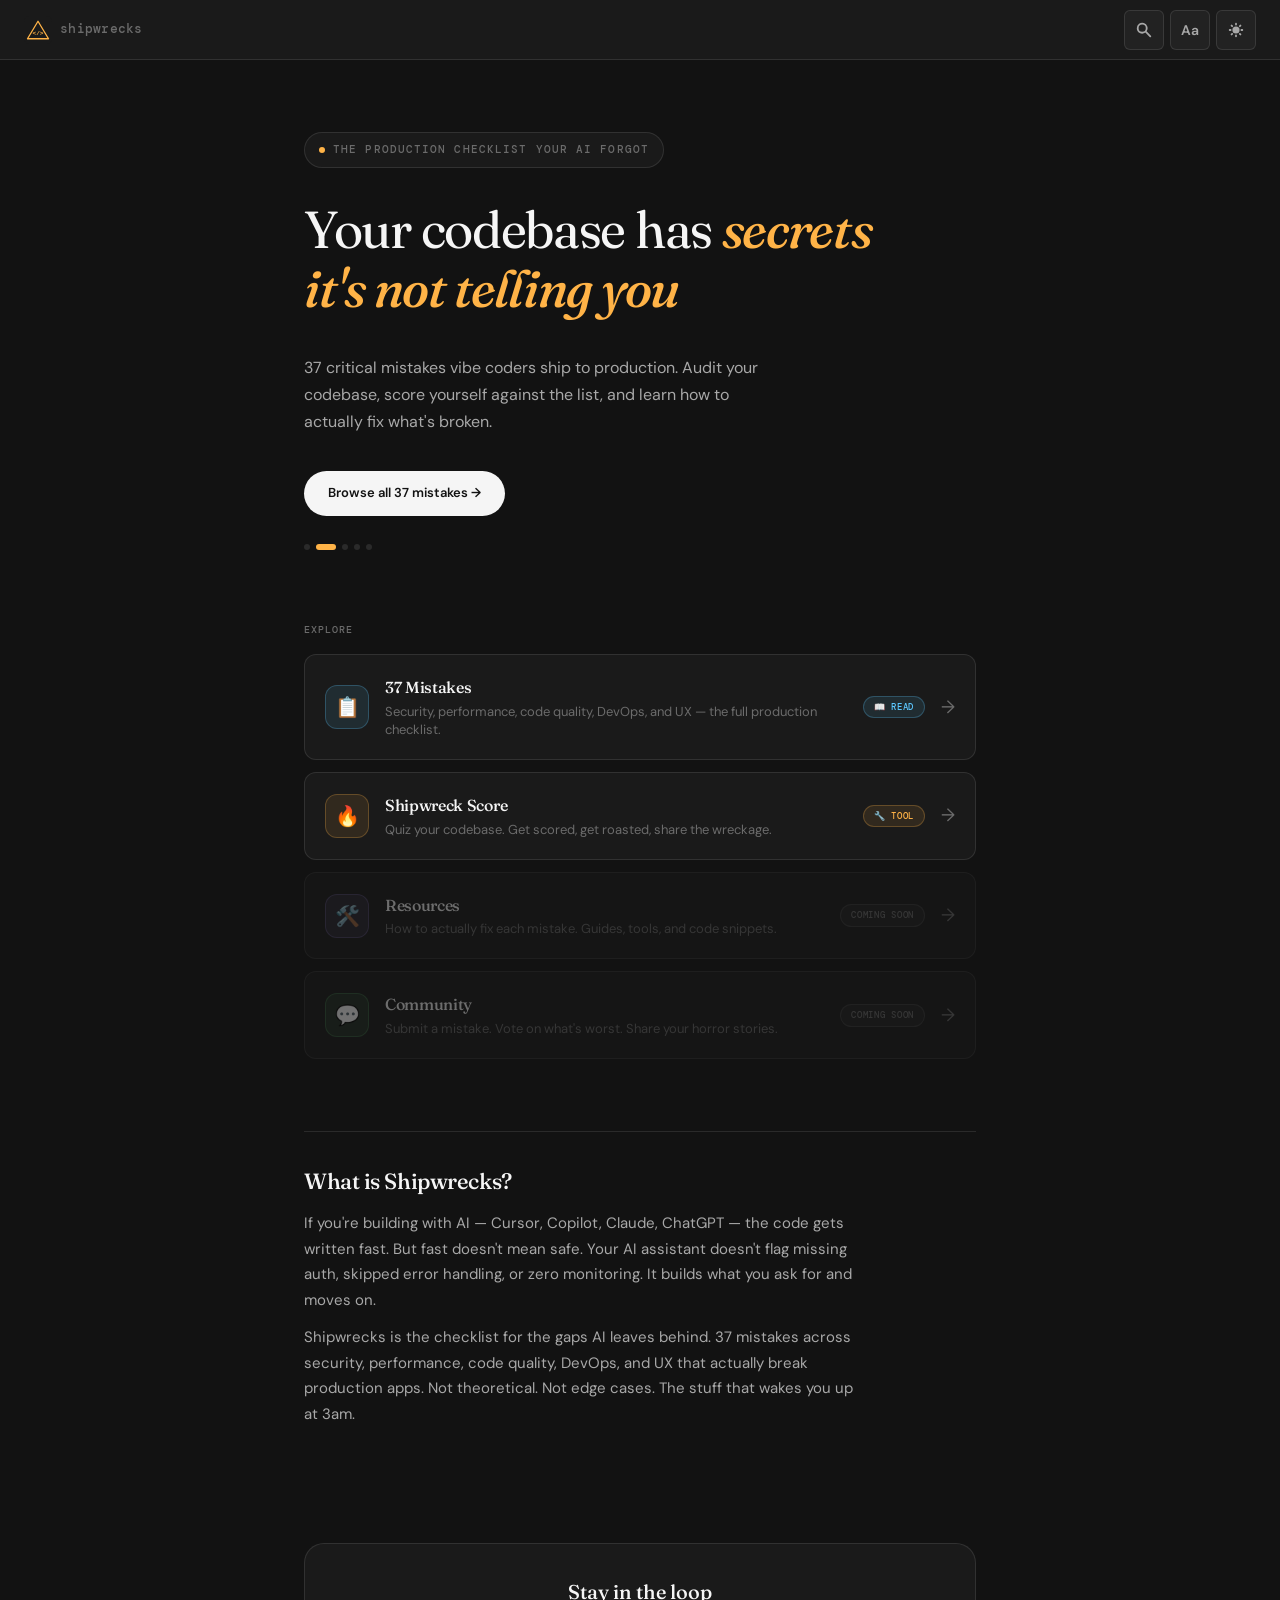
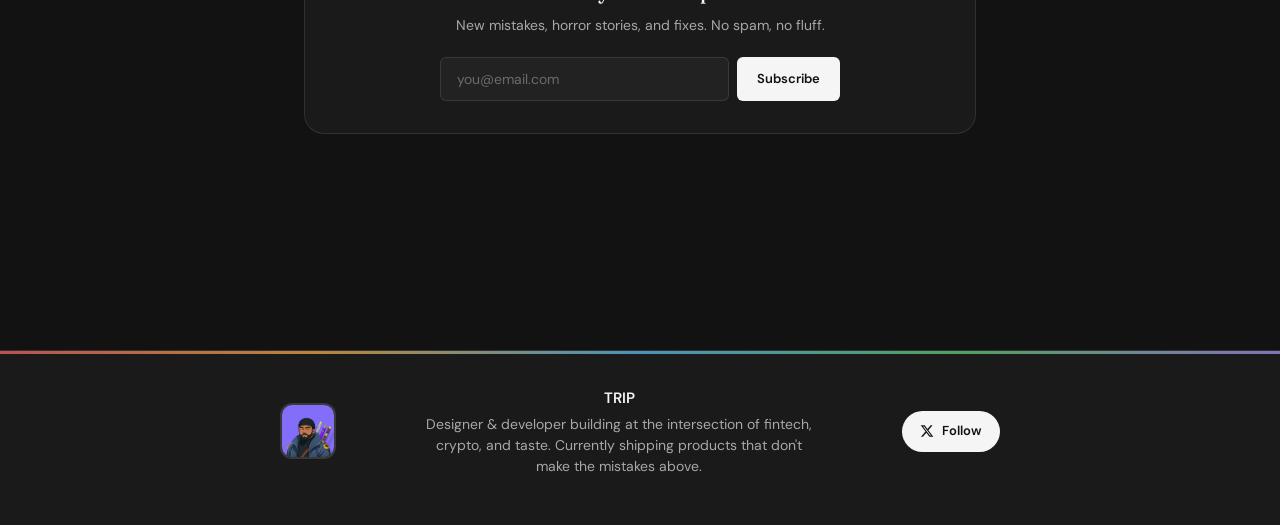
==== commit cb414d10: "Revert homepage to original design (carousel, section cards, about, newsletter)" ====
--- a/index.html
+++ b/index.html
@@ -1,261 +1,1630 @@
 <!DOCTYPE html>
 <html lang="en" data-theme="dark" data-text-size="medium">
 <head>
-<meta charset="UTF-8">
-<meta name="viewport" content="width=device-width, initial-scale=1.0, maximum-scale=1.0, user-scalable=no">
-<title>Shipwrecks — The Production Checklist Your AI Forgot</title>
-<link rel="icon" type="image/x-icon" href="/favicon.ico">
-<link rel="icon" type="image/png" sizes="32x32" href="/favicon-32.png">
-<meta name="description" content="37 critical mistakes vibe coders ship to production. Audit your codebase, score yourself, learn what to fix.">
-<meta property="og:title" content="Shipwrecks — The Production Checklist Your AI Forgot">
-<meta property="og:description" content="37 mistakes. Quiz your codebase. Fix what's broken.">
-<meta property="og:type" content="website">
-<meta property="og:url" content="https://shipwrecksbyai.vercel.app/">
-<meta property="og:image" content="https://shipwrecksbyai.vercel.app/og-image.png">
-<meta name="twitter:card" content="summary_large_image">
-<meta name="twitter:site" content="@WLXAJ">
-<link rel="preconnect" href="https://fonts.googleapis.com">
-<link rel="preconnect" href="https://fonts.gstatic.com" crossorigin>
-<link href="https://fonts.googleapis.com/css2?family=Fraunces:ital,opsz,wght@0,9..144,300;0,9..144,400;0,9..144,500;0,9..144,600;0,9..144,700;1,9..144,400;1,9..144,500&family=DM+Sans:ital,opsz,wght@0,9..40,300;0,9..40,400;0,9..40,500;0,9..40,600;0,9..40,700;1,9..40,400&family=DM+Mono:wght@400;500&display=swap" rel="stylesheet">
-<style>
-*,*::before,*::after{margin:0;padding:0;box-sizing:border-box}
-:root{--fd:'Fraunces',Georgia,serif;--fb:'DM Sans',-apple-system,sans-serif;--fm:'DM Mono','SF Mono',monospace;--nh:60px;--mw:800px;--r:12px;--ts:1;--ease:cubic-bezier(.16,1,.3,1)}
-html[data-text-size="small"]{--ts:.85}html[data-text-size="medium"]{--ts:1}html[data-text-size="large"]{--ts:1.2}
-[data-theme="dark"]{--bg0:#0a0a0a;--bg1:#111;--bg2:#181818;--bg3:#222;--b0:rgba(255,255,255,.04);--b1:rgba(255,255,255,.08);--b2:rgba(255,255,255,.12);--t0:#f5f5f5;--t1:#ccc;--t2:#888;--t3:#555;--ti:#0a0a0a;--red:#ff6b6b;--red-s:rgba(255,107,107,.06);--red-b:rgba(255,107,107,.15);--amb:#ffb347;--amb-s:rgba(255,179,71,.06);--amb-b:rgba(255,179,71,.15);--grn:#69db7c;--grn-s:rgba(105,219,124,.06);--grn-b:rgba(105,219,124,.15);--blu:#5cc8ff;--blu-s:rgba(92,200,255,.06);--blu-b:rgba(92,200,255,.15);--pur:#b197fc;--pur-s:rgba(177,151,252,.06);--pur-b:rgba(177,151,252,.15)}
-[data-theme="light"]{--bg0:#f8f7f4;--bg1:#f0eeeb;--bg2:#e8e6e1;--bg3:#ddd;--b0:rgba(0,0,0,.03);--b1:rgba(0,0,0,.06);--b2:rgba(0,0,0,.1);--t0:#1a1a1a;--t1:#444;--t2:#777;--t3:#aaa;--ti:#fff;--red:#dc3545;--red-s:rgba(220,53,69,.05);--red-b:rgba(220,53,69,.12);--amb:#d48806;--amb-s:rgba(212,136,6,.05);--amb-b:rgba(212,136,6,.12);--grn:#2f9e44;--grn-s:rgba(47,158,68,.05);--grn-b:rgba(47,158,68,.12);--blu:#0c7cd5;--blu-s:rgba(12,124,213,.05);--blu-b:rgba(12,124,213,.12);--pur:#7048e8;--pur-s:rgba(112,72,232,.05);--pur-b:rgba(112,72,232,.12)}
-html{scroll-behavior:smooth}body{background:var(--bg0);color:var(--t0);font-family:var(--fb);font-size:calc(15px*var(--ts));line-height:1.6;-webkit-font-smoothing:antialiased;transition:background .4s var(--ease),color .4s var(--ease)}
-
-/* Nav */
-nav{position:sticky;top:0;z-index:100;height:var(--nh);background:var(--bg1);border-bottom:1px solid var(--b1);display:flex;align-items:center;justify-content:space-between;padding:0 20px;backdrop-filter:blur(12px);-webkit-backdrop-filter:blur(12px)}
-.nl{display:flex;align-items:center;gap:8px;text-decoration:none;color:inherit}.nl svg{width:26px;height:26px}.nlt{font-family:var(--fm);font-size:12px;color:var(--t3)}
-.nr{display:flex;align-items:center;gap:5px}
-.nb{width:36px;height:36px;border-radius:8px;border:1px solid var(--b1);background:var(--bg2);cursor:pointer;display:flex;align-items:center;justify-content:center;color:var(--t2);transition:all .15s var(--ease);font-family:var(--fb);font-size:13px;font-weight:600}.nb:hover{background:var(--bg3);color:var(--t0);border-color:var(--b2)}.nb svg{width:16px;height:16px}
-[data-theme="dark"] .i-s{display:block}[data-theme="dark"] .i-m{display:none}[data-theme="light"] .i-s{display:none}[data-theme="light"] .i-m{display:block}
-.tsd{position:absolute;top:100%;right:0;margin-top:6px;background:var(--bg2);border:1px solid var(--b1);border-radius:8px;padding:4px;display:none;flex-direction:column;gap:2px;min-width:90px;box-shadow:0 8px 24px rgba(0,0,0,.4);z-index:200}#tsd.open{display:flex}
-.to{padding:7px 10px;border:none;background:transparent;color:var(--t2);font-family:var(--fb);font-size:12px;cursor:pointer;border-radius:4px;text-align:left}.to:hover{background:var(--bg3);color:var(--t0)}.to.on{background:var(--bg3);color:var(--t0);font-weight:600}
-
-/* Search */
-.sov{position:fixed;inset:0;background:rgba(0,0,0,.5);backdrop-filter:blur(6px);z-index:500;display:none;align-items:flex-start;justify-content:center;padding:min(18vh,100px) 20px}.sov.open{display:flex}
-.sbx{background:var(--bg2);border:1px solid var(--b1);border-radius:16px;width:100%;max-width:480px;box-shadow:0 24px 48px rgba(0,0,0,.5);overflow:hidden;animation:si .2s var(--ease)}@keyframes si{from{opacity:0;transform:translateY(-8px) scale(.98)}to{opacity:1;transform:none}}
-.sbr{display:flex;align-items:center;gap:10px;padding:14px 18px;border-bottom:1px solid var(--b0)}.sbr svg{width:16px;height:16px;color:var(--t3)}.sbr input{flex:1;background:none;border:none;outline:none;color:var(--t0);font-family:var(--fb);font-size:15px}.sbr input::placeholder{color:var(--t3)}.esc{font-family:var(--fm);font-size:9px;color:var(--t3);border:1px solid var(--b1);border-radius:3px;padding:2px 5px;cursor:pointer}
-.srs{max-height:320px;overflow-y:auto;padding:6px}
-
-/* Layout */
-.mx{max-width:var(--mw);margin:0 auto;padding:0 20px}
-
-/* ═══ HERO — compact, not fullscreen ═══ */
-.hero{padding:64px 0 48px;text-align:center;position:relative}
-.hero-sub{font-family:var(--fm);font-size:10px;font-weight:500;text-transform:uppercase;letter-spacing:.12em;color:var(--t3);margin-bottom:20px}
-.hero-h{font-family:var(--fd);font-size:clamp(28px,5.5vw,44px);font-weight:400;line-height:1.15;letter-spacing:-.03em;margin-bottom:14px}
-.hero-h em{font-style:italic;color:var(--amb);font-weight:500}
-.hero-p{font-size:calc(15px*var(--ts));color:var(--t2);line-height:1.65;max-width:480px;margin:0 auto}
-
-/* ═══ DUAL CTAs — the two main paths ═══ */
-.paths{display:grid;grid-template-columns:1fr 1fr;gap:12px;margin:40px 0 64px}
-.path{padding:28px 24px;background:var(--bg1);border:1px solid var(--b0);border-radius:16px;text-decoration:none;color:inherit;transition:all .3s var(--ease);display:flex;flex-direction:column;position:relative;overflow:hidden}
-.path:hover{border-color:var(--b2);transform:translateY(-3px);box-shadow:0 12px 40px -12px rgba(0,0,0,.4)}
-.path-glow{position:absolute;width:200px;height:200px;border-radius:50%;filter:blur(80px);opacity:0;transition:opacity .4s;top:-60px;right:-60px}
-.path:hover .path-glow{opacity:.08}
-.path-icon{font-size:28px;margin-bottom:14px}
-.path-h{font-family:var(--fd);font-size:calc(20px*var(--ts));font-weight:500;letter-spacing:-.02em;margin-bottom:6px}
-.path-p{font-size:calc(13px*var(--ts));color:var(--t2);line-height:1.5;margin-bottom:16px;flex:1}
-.path-cta{display:inline-flex;align-items:center;gap:6px;font-family:var(--fm);font-size:11px;font-weight:500;text-transform:uppercase;letter-spacing:.06em;color:var(--t3);transition:color .2s}
-.path:hover .path-cta{color:var(--t0)}
-.path-stats{display:flex;gap:12px;margin-top:14px;padding-top:14px;border-top:1px solid var(--b0);font-family:var(--fm);font-size:10px;color:var(--t3)}
-.path-stats b{color:var(--t2);font-weight:600}
-
-/* ═══ PREVIEW — taste of the content ═══ */
-.preview{margin-bottom:64px}
-.preview-h{display:flex;align-items:center;justify-content:space-between;margin-bottom:14px}
-.preview-title{font-family:var(--fm);font-size:10px;font-weight:500;text-transform:uppercase;letter-spacing:.1em;color:var(--t3)}
-.preview-link{font-family:var(--fm);font-size:11px;color:var(--t3);text-decoration:none;transition:color .2s}.preview-link:hover{color:var(--t0)}
-.preview-grid{display:grid;grid-template-columns:repeat(auto-fill,minmax(220px,1fr));gap:8px}
-.prev-card{padding:14px;background:var(--bg1);border:1px solid var(--b0);border-radius:10px;text-decoration:none;color:inherit;transition:all .2s var(--ease)}
-.prev-card:hover{border-color:var(--b2);background:var(--bg2)}
-.prev-top{display:flex;align-items:center;gap:8px;margin-bottom:8px}
-.prev-cat{font-family:var(--fm);font-size:8px;font-weight:600;text-transform:uppercase;letter-spacing:.06em;padding:2px 6px;border-radius:3px}
-.prev-sev{font-family:var(--fm);font-size:8px;padding:2px 6px;border-radius:3px}
-.prev-title{font-size:calc(13px*var(--ts));font-weight:600;line-height:1.3;margin-bottom:4px}
-.prev-desc{font-size:calc(11px*var(--ts));color:var(--t3);line-height:1.4}
-
-/* ═══ CATEGORIES — visual proof of depth ═══ */
-.cats{display:grid;grid-template-columns:repeat(5,1fr);gap:8px;margin-bottom:64px}
-.cat{padding:16px 12px;background:var(--bg1);border:1px solid var(--b0);border-radius:10px;text-align:center;text-decoration:none;color:inherit;transition:all .2s var(--ease)}
-.cat:hover{border-color:var(--b2);transform:translateY(-2px)}
-.cat-icon{font-size:20px;margin-bottom:6px}
-.cat-name{font-family:var(--fm);font-size:9px;font-weight:500;text-transform:uppercase;letter-spacing:.06em;color:var(--t2);margin-bottom:2px}
-.cat-count{font-family:var(--fd);font-size:20px;font-weight:400;color:var(--t1)}
-
-/* ═══ COMING SOON ═══ */
-.soon{margin-bottom:64px}
-.soon-grid{display:grid;grid-template-columns:1fr 1fr;gap:8px}
-.soon-card{padding:20px;background:var(--bg1);border:1px solid var(--b0);border-radius:12px;opacity:.35}
-.soon-icon{font-size:20px;margin-bottom:8px}
-.soon-h{font-family:var(--fd);font-size:calc(15px*var(--ts));font-weight:500;margin-bottom:4px}
-.soon-p{font-size:calc(12px*var(--ts));color:var(--t3);line-height:1.4;margin-bottom:8px}
-.soon-tag{font-family:var(--fm);font-size:8px;text-transform:uppercase;letter-spacing:.06em;color:var(--t3)}
+  <meta charset="UTF-8">
+  <meta name="viewport" content="width=device-width, initial-scale=1.0, maximum-scale=1.0, user-scalable=no">
+  <title>Shipwrecks — The Production Checklist Your AI Forgot</title>
+  <link rel="icon" type="image/x-icon" href="/favicon.ico">
+  <link rel="icon" type="image/png" sizes="32x32" href="/favicon-32.png">
+  <link rel="icon" type="image/png" sizes="16x16" href="/favicon-16.png">
+  <link rel="apple-touch-icon" sizes="180x180" href="/favicon-180.png">
+  <meta name="description" content="37 critical mistakes vibe coders ship to production. Audit your codebase, score yourself, learn what to fix.">
+  <meta property="og:title" content="Shipwrecks — The Production Checklist Your AI Forgot">
+  <meta property="og:description" content="37 mistakes. Quiz your codebase. Fix what's broken.">
+  <meta property="og:type" content="website">
+  <meta property="og:url" content="https://shipwrecksbyai.vercel.app/">
+  <meta property="og:image" content="https://shipwrecksbyai.vercel.app/og-image.png">
+  <meta name="twitter:card" content="summary_large_image">
+  <meta name="twitter:site" content="@WLXAJ">
+  <link rel="preconnect" href="https://fonts.googleapis.com">
+  <link rel="preconnect" href="https://fonts.gstatic.com" crossorigin>
+  <link href="https://fonts.googleapis.com/css2?family=Fraunces:ital,opsz,wght@0,9..144,300;0,9..144,400;0,9..144,500;0,9..144,600;0,9..144,700;1,9..144,400;1,9..144,500&family=DM+Sans:ital,opsz,wght@0,9..40,300;0,9..40,400;0,9..40,500;0,9..40,600;0,9..40,700;1,9..40,400&family=DM+Mono:wght@400;500&display=swap" rel="stylesheet">
+  <style>
+/* ═══════════════════════════════════════
+   SHIPWRECKS — Design Tokens
+   Shared across all pages & templates
+   ═══════════════════════════════════════ */
+
+:root {
+  /* Typography */
+  --font-display: 'Fraunces', Georgia, serif;
+  --font-body: 'DM Sans', -apple-system, sans-serif;
+  --font-mono: 'DM Mono', 'SF Mono', monospace;
+  --text-scale: 1;
+
+  /* Spacing */
+  --nav-h: 60px;
+  --container-max: 720px;
+  --radius-sm: 6px;
+  --radius-md: 12px;
+  --radius-lg: 20px;
+
+  /* Transitions */
+  --ease-out: cubic-bezier(0.16, 1, 0.3, 1);
+  --ease-spring: cubic-bezier(0.34, 1.56, 0.64, 1);
+}
+
+/* Text size variants */
+html[data-text-size="small"]  { --text-scale: 0.8; }
+html[data-text-size="medium"] { --text-scale: 1; }
+html[data-text-size="large"]  { --text-scale: 1.25; }
+
+/* ═══ DARK THEME ═══ */
+[data-theme="dark"] {
+  --bg-primary: #121212;
+  --bg-secondary: #1a1a1a;
+  --bg-tertiary: #222222;
+  --bg-elevated: #2a2a2a;
+
+  --border-subtle: rgba(255, 255, 255, 0.06);
+  --border-default: rgba(255, 255, 255, 0.1);
+  --border-strong: rgba(255, 255, 255, 0.15);
+
+  --text-primary: #f5f5f5;
+  --text-secondary: #a8a8a8;
+  --text-tertiary: #6b6b6b;
+  --text-inverse: #121212;
+
+  --red: #ff6b6b;
+  --red-soft: rgba(255, 107, 107, 0.1);
+  --red-border: rgba(255, 107, 107, 0.25);
+
+  --amber: #ffb347;
+  --amber-soft: rgba(255, 179, 71, 0.1);
+  --amber-border: rgba(255, 179, 71, 0.25);
+
+  --blue: #5cc8ff;
+  --blue-soft: rgba(92, 200, 255, 0.1);
+  --blue-border: rgba(92, 200, 255, 0.25);
+
+  --green: #69db7c;
+  --green-soft: rgba(105, 219, 124, 0.1);
+  --green-border: rgba(105, 219, 124, 0.25);
+
+  --purple: #b197fc;
+  --purple-soft: rgba(177, 151, 252, 0.1);
+  --purple-border: rgba(177, 151, 252, 0.25);
+
+  --overlay: rgba(0, 0, 0, 0.6);
+  --shadow-color: 0deg 0% 0%;
+}
+
+/* ═══ LIGHT THEME ═══ */
+[data-theme="light"] {
+  --bg-primary: #fafafa;
+  --bg-secondary: #ffffff;
+  --bg-tertiary: #f0f0f0;
+  --bg-elevated: #ffffff;
+
+  --border-subtle: rgba(0, 0, 0, 0.04);
+  --border-default: rgba(0, 0, 0, 0.08);
+  --border-strong: rgba(0, 0, 0, 0.12);
+
+  --text-primary: #1a1a1a;
+  --text-secondary: #666666;
+  --text-tertiary: #999999;
+  --text-inverse: #ffffff;
+
+  --red: #e53935;
+  --red-soft: rgba(229, 57, 53, 0.08);
+  --red-border: rgba(229, 57, 53, 0.2);
+
+  --amber: #ef8c00;
+  --amber-soft: rgba(239, 140, 0, 0.08);
+  --amber-border: rgba(239, 140, 0, 0.2);
+
+  --blue: #0088cc;
+  --blue-soft: rgba(0, 136, 204, 0.08);
+  --blue-border: rgba(0, 136, 204, 0.2);
+
+  --green: #2e9e45;
+  --green-soft: rgba(46, 158, 69, 0.08);
+  --green-border: rgba(46, 158, 69, 0.2);
+
+  --purple: #7c4dff;
+  --purple-soft: rgba(124, 77, 255, 0.08);
+  --purple-border: rgba(124, 77, 255, 0.2);
+
+  --overlay: rgba(255, 255, 255, 0.85);
+  --shadow-color: 220deg 10% 50%;
+}
+
+/* ═══ RESET & BASE ═══ */
+*, *::before, *::after { margin: 0; padding: 0; box-sizing: border-box; }
+html { scroll-behavior: smooth; scroll-padding-top: calc(var(--nav-h) + 24px); }
+
+body {
+  background: var(--bg-primary);
+  color: var(--text-primary);
+  font-family: var(--font-body);
+  font-size: calc(15px * var(--text-scale));
+  line-height: 1.6;
+  -webkit-font-smoothing: antialiased;
+  -moz-osx-font-smoothing: grayscale;
+  min-height: 100vh;
+  transition: background 0.4s var(--ease-out), color 0.4s var(--ease-out);
+}
+
+/* ═══ SHARED UTILITIES ═══ */
+.container {
+  max-width: var(--container-max);
+  margin: 0 auto;
+  padding: 0 24px;
+}
+
+/* Severity / tag badges */
+.badge {
+  font-family: var(--font-mono);
+  font-size: 9px;
+  font-weight: 600;
+  text-transform: uppercase;
+  letter-spacing: 0.08em;
+  padding: 4px 8px;
+  border-radius: 4px;
+  white-space: nowrap;
+  display: inline-block;
+}
+
+.badge-red    { background: var(--red-soft);    color: var(--red);    border: 1px solid var(--red-border); }
+.badge-amber  { background: var(--amber-soft);  color: var(--amber);  border: 1px solid var(--amber-border); }
+.badge-blue   { background: var(--blue-soft);   color: var(--blue);   border: 1px solid var(--blue-border); }
+.badge-green  { background: var(--green-soft);  color: var(--green);  border: 1px solid var(--green-border); }
+.badge-purple { background: var(--purple-soft); color: var(--purple); border: 1px solid var(--purple-border); }
+.badge-muted  { background: var(--bg-tertiary); color: var(--text-tertiary); border: 1px solid var(--border-default); }
+
+/* Pill badges (rounded) */
+.pill {
+  font-family: var(--font-mono);
+  font-size: 9px;
+  font-weight: 500;
+  text-transform: uppercase;
+  letter-spacing: 0.08em;
+  padding: 3px 10px;
+  border-radius: 100px;
+  white-space: nowrap;
+  display: inline-flex;
+  align-items: center;
+  gap: 6px;
+}
+
+/* Primary CTA button */
+.btn-primary {
+  display: inline-flex;
+  align-items: center;
+  gap: 8px;
+  padding: 12px 24px;
+  background: var(--text-primary);
+  color: var(--text-inverse);
+  font-family: var(--font-body);
+  font-size: 13px;
+  font-weight: 600;
+  border: none;
+  border-radius: 100px;
+  cursor: pointer;
+  text-decoration: none;
+  transition: all 0.2s var(--ease-out);
+}
+.btn-primary:hover {
+  transform: translateY(-2px);
+  box-shadow: 0 6px 20px -6px hsla(var(--shadow-color) / 0.4);
+}
+/* ═══════════════════════════════════════
+   SHIPWRECKS — Shared Components
+   Nav, Footer, Search Overlay
+   ═══════════════════════════════════════ */
+
+/* ═══ NAVBAR ═══ */
+nav {
+  position: sticky;
+  top: 0;
+  z-index: 100;
+  height: var(--nav-h);
+  background: var(--bg-secondary);
+  border-bottom: 1px solid var(--border-default);
+  display: flex;
+  align-items: center;
+  justify-content: space-between;
+  padding: 0 24px;
+  transition: background 0.4s var(--ease-out), border-color 0.4s var(--ease-out);
+}
+
+.nav-logo {
+  display: flex;
+  align-items: center;
+  gap: 8px;
+  text-decoration: none;
+  color: inherit;
+}
+
+.nav-logo-icon { width: 28px; height: 28px; flex-shrink: 0; }
+
+.nav-logo-text {
+  font-family: var(--font-mono);
+  font-size: 13px;
+  font-weight: 500;
+  color: var(--text-tertiary);
+  letter-spacing: 0.02em;
+}
+
+.nav-right {
+  display: flex;
+  align-items: center;
+  gap: 6px;
+}
+
+.nav-btn {
+  width: 40px;
+  height: 40px;
+  border-radius: var(--radius-sm);
+  border: 1px solid var(--border-default);
+  background: var(--bg-tertiary);
+  cursor: pointer;
+  display: flex;
+  align-items: center;
+  justify-content: center;
+  transition: all 0.2s var(--ease-out);
+  color: var(--text-secondary);
+}
+
+.nav-btn:hover {
+  background: var(--bg-elevated);
+  border-color: var(--border-strong);
+  color: var(--text-primary);
+}
+
+.nav-btn svg { width: 18px; height: 18px; }
+.nav-btn.text-sz {
+  font-family: var(--font-body);
+  font-size: 14px;
+  font-weight: 600;
+}
+
+/* Text Size Dropdown */
+.text-size-toggle { position: relative; }
+
+.text-size-dropdown {
+  position: absolute;
+  top: 100%;
+  right: 0;
+  margin-top: 8px;
+  background: var(--bg-secondary);
+  border: 1px solid var(--border-default);
+  border-radius: var(--radius-sm);
+  padding: 6px;
+  display: none;
+  flex-direction: column;
+  gap: 2px;
+  min-width: 100px;
+  box-shadow: 0 8px 24px -8px hsla(var(--shadow-color) / 0.3);
+  z-index: 200;
+}
+
+.text-size-dropdown.open { display: flex; }
+
+.ts-opt {
+  padding: 8px 12px;
+  border: none;
+  background: transparent;
+  color: var(--text-secondary);
+  font-family: var(--font-body);
+  font-size: 13px;
+  cursor: pointer;
+  border-radius: 4px;
+  text-align: left;
+  transition: all 0.15s var(--ease-out);
+}
+
+.ts-opt:hover {
+  background: var(--bg-tertiary);
+  color: var(--text-primary);
+}
+
+.ts-opt.active {
+  background: var(--bg-tertiary);
+  color: var(--text-primary);
+  font-weight: 600;
+}
+
+/* Theme Toggle */
+.theme-toggle svg { transition: transform 0.3s var(--ease-spring); }
+.theme-toggle:hover svg { transform: rotate(15deg); }
+
+[data-theme="dark"] .icon-sun  { display: block; }
+[data-theme="dark"] .icon-moon { display: none; }
+[data-theme="light"] .icon-sun  { display: none; }
+[data-theme="light"] .icon-moon { display: block; }
+
+
+/* ═══ CMD+K SEARCH OVERLAY ═══ */
+.search-overlay {
+  position: fixed;
+  inset: 0;
+  background: var(--overlay);
+  backdrop-filter: blur(6px);
+  -webkit-backdrop-filter: blur(6px);
+  z-index: 500;
+  display: none;
+  align-items: flex-start;
+  justify-content: center;
+  padding: min(20vh, 120px) 24px 24px;
+}
+
+.search-overlay.open { display: flex; }
+
+.search-modal {
+  background: var(--bg-secondary);
+  border: 1px solid var(--border-default);
+  border-radius: var(--radius-lg);
+  width: 100%;
+  max-width: 520px;
+  box-shadow: 0 24px 48px -12px hsla(var(--shadow-color) / 0.4);
+  overflow: hidden;
+  animation: modalIn 0.2s var(--ease-out);
+}
+
+@keyframes modalIn {
+  from { opacity: 0; transform: translateY(-8px) scale(0.98); }
+  to   { opacity: 1; transform: none; }
+}
+
+.search-input-wrap {
+  display: flex;
+  align-items: center;
+  gap: 10px;
+  padding: 16px 20px;
+  border-bottom: 1px solid var(--border-default);
+}
+
+.search-input-wrap svg {
+  width: 18px;
+  height: 18px;
+  color: var(--text-tertiary);
+  flex-shrink: 0;
+}
+
+.search-input {
+  flex: 1;
+  background: none;
+  border: none;
+  outline: none;
+  color: var(--text-primary);
+  font-family: var(--font-body);
+  font-size: 16px;
+  font-weight: 400;
+}
+
+.search-input::placeholder { color: var(--text-tertiary); }
+
+.search-esc {
+  font-family: var(--font-mono);
+  font-size: 10px;
+  color: var(--text-tertiary);
+  border: 1px solid var(--border-default);
+  border-radius: 4px;
+  padding: 2px 6px;
+  cursor: pointer;
+}
+
+.search-results {
+  max-height: 360px;
+  overflow-y: auto;
+  padding: 8px;
+}
+
+.search-results::-webkit-scrollbar { width: 4px; }
+.search-results::-webkit-scrollbar-thumb { background: var(--border-default); border-radius: 2px; }
+
+.search-empty {
+  padding: 32px 20px;
+  text-align: center;
+  color: var(--text-tertiary);
+  font-size: 14px;
+}
+
+.sr-group {
+  padding: 8px 12px 4px;
+  font-family: var(--font-mono);
+  font-size: 10px;
+  font-weight: 500;
+  text-transform: uppercase;
+  letter-spacing: 0.1em;
+  color: var(--text-tertiary);
+}
+
+.sr-item {
+  display: flex;
+  align-items: center;
+  gap: 12px;
+  padding: 10px 12px;
+  border-radius: var(--radius-sm);
+  cursor: pointer;
+  transition: background 0.1s;
+  text-decoration: none;
+  color: inherit;
+}
+
+.sr-item:hover, .sr-item.focused { background: var(--bg-tertiary); }
+
+.sr-icon {
+  width: 32px;
+  height: 32px;
+  border-radius: var(--radius-sm);
+  display: flex;
+  align-items: center;
+  justify-content: center;
+  font-size: 14px;
+  flex-shrink: 0;
+}
+
+.sr-icon.red    { background: var(--red-soft);    border: 1px solid var(--red-border); }
+.sr-icon.amber  { background: var(--amber-soft);  border: 1px solid var(--amber-border); }
+.sr-icon.blue   { background: var(--blue-soft);   border: 1px solid var(--blue-border); }
+.sr-icon.green  { background: var(--green-soft);  border: 1px solid var(--green-border); }
+.sr-icon.purple { background: var(--purple-soft); border: 1px solid var(--purple-border); }
+.sr-icon.muted  { background: var(--bg-tertiary); border: 1px solid var(--border-default); }
+
+.sr-meta { flex: 1; min-width: 0; }
+
+.sr-title {
+  font-size: calc(13px * var(--text-scale));
+  font-weight: 500;
+  white-space: nowrap;
+  overflow: hidden;
+  text-overflow: ellipsis;
+}
+
+.sr-sub {
+  font-size: 11px;
+  color: var(--text-tertiary);
+  white-space: nowrap;
+  overflow: hidden;
+  text-overflow: ellipsis;
+}
+
+.sr-arrow { color: var(--text-tertiary); font-size: 14px; }
+
+
+/* ═══ FOOTER ═══ */
+.site-footer {
+  background: var(--bg-secondary);
+  border-top: 1px solid var(--border-default);
+  padding: 48px 24px;
+  margin-top: 64px;
+}
+
+.footer-accent {
+  height: 3px;
+  background: linear-gradient(90deg, var(--red), var(--amber), var(--blue), var(--green), var(--purple));
+  opacity: 0.7;
+  margin: -48px -24px 32px;
+}
+
+.footer-inner {
+  max-width: var(--container-max);
+  margin: 0 auto;
+}
+
+.footer-actions {
+  display: flex;
+  gap: 12px;
+  justify-content: center;
+  flex-wrap: wrap;
+  margin-bottom: 36px;
+}
+
+.footer-btn {
+  display: inline-flex;
+  align-items: center;
+  gap: 8px;
+  font-family: var(--font-mono);
+  font-size: 13px;
+  font-weight: 500;
+  padding: 12px 20px;
+  border-radius: var(--radius-sm);
+  border: 1px solid var(--border-default);
+  background: var(--bg-tertiary);
+  color: var(--text-secondary);
+  cursor: pointer;
+  text-decoration: none;
+  transition: all 0.2s var(--ease-out);
+}
+
+.footer-btn:hover {
+  background: var(--bg-primary);
+  border-color: var(--border-strong);
+  color: var(--text-primary);
+}
+
+.footer-btn svg { width: 15px; height: 15px; }
+
+.footer-divider {
+  height: 1px;
+  background: var(--border-default);
+  margin-bottom: 28px;
+}
+
+.footer-bottom {
+  display: grid;
+  grid-template-columns: 56px 1fr auto;
+  align-items: center;
+  gap: 24px;
+}
+
+.footer-avatar-wrap {
+  width: 56px;
+  height: 56px;
+  flex-shrink: 0;
+}
+
+.footer-avatar {
+  width: 56px;
+  height: 56px;
+  border-radius: 12px;
+  background: var(--bg-tertiary);
+  border: 2px solid var(--border-default);
+  object-fit: cover;
+}
+
+.footer-avatar-fallback {
+  display: flex;
+  align-items: center;
+  justify-content: center;
+  font-family: var(--font-display);
+  font-size: 22px;
+  font-weight: 600;
+  color: var(--text-tertiary);
+}
+
+.footer-author-info {
+  display: flex;
+  flex-direction: column;
+  align-items: center;
+  justify-content: center;
+  text-align: center;
+}
+
+.footer-author-name {
+  font-weight: 600;
+  font-size: calc(15px * var(--text-scale));
+  color: var(--text-primary);
+  margin-bottom: 4px;
+}
+
+.footer-author-bio {
+  font-size: calc(14px * var(--text-scale));
+  color: var(--text-secondary);
+  line-height: 1.5;
+  max-width: 400px;
+  text-align: center;
+}
+
+.footer-follow {
+  display: inline-flex;
+  align-items: center;
+  gap: 8px;
+  font-family: var(--font-body);
+  font-size: 13px;
+  font-weight: 600;
+  padding: 10px 18px;
+  border-radius: 100px;
+  background: var(--text-primary);
+  color: var(--text-inverse);
+  text-decoration: none;
+  transition: all 0.2s var(--ease-out);
+}
+
+.footer-follow:hover {
+  transform: translateY(-2px);
+  box-shadow: 0 6px 20px -6px hsla(var(--shadow-color) / 0.4);
+}
+
+.footer-follow svg { width: 14px; height: 14px; }
+
+
+/* ═══ RESPONSIVE ═══ */
+@media (max-width: 600px) {
+  nav { padding: 0 16px; }
+  .footer-bottom {
+    grid-template-columns: 1fr;
+    justify-items: center;
+    text-align: center;
+    gap: 16px;
+  }
+  .footer-avatar-wrap { margin: 0 auto; }
+  .search-modal {
+    margin-top: 0;
+    border-radius: 0;
+    max-width: 100%;
+    height: 100vh;
+    max-height: 100vh;
+  }
+  .search-results { max-height: calc(100vh - 60px); }
+}
+/* ═══════════════════════════════════════
+   SHIPWRECKS — Hub Page Template
+   Homepage layout, hero, sections, pagination
+   ═══════════════════════════════════════ */
+
+.hub-container {
+  max-width: var(--container-max);
+  margin: 0 auto;
+  padding: 72px 24px 80px;
+}
+
+/* ═══ HERO ═══ */
+.hero {
+  margin-bottom: 72px;
+  position: relative;
+}
+
+.hero-badge {
+  display: inline-flex;
+  align-items: center;
+  gap: 8px;
+  font-family: var(--font-mono);
+  font-size: 11px;
+  font-weight: 500;
+  text-transform: uppercase;
+  letter-spacing: 0.1em;
+  color: var(--text-tertiary);
+  padding: 8px 14px;
+  background: var(--bg-secondary);
+  border: 1px solid var(--border-default);
+  border-radius: 100px;
+  margin-bottom: 32px;
+}
+
+.hero-badge::before {
+  content: '';
+  width: 6px;
+  height: 6px;
+  background: var(--amber);
+  border-radius: 50%;
+  animation: pulse 2s infinite;
+}
+
+@keyframes pulse {
+  0%, 100% { opacity: 1; transform: scale(1); }
+  50% { opacity: 0.5; transform: scale(0.9); }
+}
+
+/* Carousel */
+.hero-carousel {
+  position: relative;
+  min-height: clamp(80px, 14vw, 130px);
+  margin-bottom: 4px;
+}
+
+.hero-slide {
+  position: absolute;
+  top: 0; left: 0;
+  opacity: 0;
+  transition: opacity 0.6s var(--ease-out);
+  pointer-events: none;
+}
+
+.hero-slide.active {
+  opacity: 1;
+  position: relative;
+  pointer-events: auto;
+}
+
+.hero-title {
+  font-family: var(--font-display);
+  font-size: clamp(32px, 7vw, 52px);
+  font-weight: 400;
+  line-height: 1.15;
+  color: var(--text-primary);
+  letter-spacing: -0.025em;
+  max-width: 580px;
+}
+
+.hero-title em {
+  font-style: italic;
+  color: var(--amber);
+  font-weight: 500;
+}
+
+.hero-subtitle {
+  font-size: calc(16px * var(--text-scale));
+  color: var(--text-secondary);
+  margin-top: 24px;
+  margin-bottom: 36px;
+  line-height: 1.7;
+  max-width: 480px;
+}
+
+.hero-dots {
+  display: flex;
+  gap: 6px;
+  margin-top: 28px;
+}
+
+.hero-dot {
+  width: 6px;
+  height: 6px;
+  border-radius: 50%;
+  background: var(--border-default);
+  cursor: pointer;
+  transition: all 0.2s;
+}
+
+.hero-dot.active {
+  background: var(--amber);
+  width: 20px;
+  border-radius: 3px;
+}
+
+/* ═══ SECTION CARDS ═══ */
+.sections { margin-bottom: 72px; }
+
+.sections-header {
+  display: flex;
+  align-items: center;
+  justify-content: space-between;
+  margin-bottom: 16px;
+}
+
+.sections-title {
+  font-family: var(--font-mono);
+  font-size: 10px;
+  font-weight: 500;
+  text-transform: uppercase;
+  letter-spacing: 0.1em;
+  color: var(--text-tertiary);
+}
+
+.sections-pager {
+  display: flex;
+  align-items: center;
+  gap: 8px;
+}
+
+.sections-pager-info {
+  font-family: var(--font-mono);
+  font-size: 11px;
+  color: var(--text-tertiary);
+}
+
+.pager-btn {
+  width: 32px;
+  height: 32px;
+  border-radius: var(--radius-sm);
+  border: 1px solid var(--border-default);
+  background: var(--bg-tertiary);
+  cursor: pointer;
+  display: flex;
+  align-items: center;
+  justify-content: center;
+  transition: all 0.2s var(--ease-out);
+  color: var(--text-secondary);
+}
+
+.pager-btn:hover {
+  background: var(--bg-elevated);
+  border-color: var(--border-strong);
+  color: var(--text-primary);
+}
+
+.pager-btn:disabled {
+  opacity: 0.3;
+  pointer-events: none;
+}
+
+.pager-btn svg { width: 14px; height: 14px; }
+
+.sections-grid {
+  display: flex;
+  flex-direction: column;
+  gap: 12px;
+}
+
+.sec-card {
+  display: flex;
+  align-items: center;
+  gap: 16px;
+  padding: 20px;
+  background: var(--bg-secondary);
+  border: 1px solid var(--border-default);
+  border-radius: var(--radius-md);
+  text-decoration: none;
+  color: inherit;
+  transition: all 0.25s var(--ease-out);
+}
+
+.sec-card:hover {
+  border-color: var(--border-strong);
+  box-shadow: 0 4px 24px -8px hsla(var(--shadow-color) / 0.15);
+  transform: translateY(-1px);
+}
+
+.sec-card.muted {
+  opacity: 0.4;
+  pointer-events: none;
+}
+
+.sec-card.muted:hover { transform: none; box-shadow: none; }
+
+.sec-icon {
+  width: 44px;
+  height: 44px;
+  border-radius: var(--radius-md);
+  display: flex;
+  align-items: center;
+  justify-content: center;
+  font-size: 20px;
+  flex-shrink: 0;
+}
+
+.sec-icon.red    { background: var(--red-soft);    border: 1px solid var(--red-border); }
+.sec-icon.amber  { background: var(--amber-soft);  border: 1px solid var(--amber-border); }
+.sec-icon.blue   { background: var(--blue-soft);   border: 1px solid var(--blue-border); }
+.sec-icon.green  { background: var(--green-soft);  border: 1px solid var(--green-border); }
+.sec-icon.purple { background: var(--purple-soft); border: 1px solid var(--purple-border); }
+
+.sec-meta {
+  flex: 1;
+  display: flex;
+  flex-direction: column;
+  gap: 2px;
+}
+
+.sec-title {
+  font-family: var(--font-display);
+  font-size: calc(16px * var(--text-scale));
+  font-weight: 500;
+  letter-spacing: -0.02em;
+}
+
+.sec-desc {
+  font-size: calc(13px * var(--text-scale));
+  color: var(--text-tertiary);
+  line-height: 1.4;
+}
+
+.sec-arrow {
+  color: var(--text-tertiary);
+  font-size: 18px;
+  transition: transform 0.2s var(--ease-out);
+}
+
+.sec-card:hover .sec-arrow {
+  transform: translateX(3px);
+  color: var(--text-secondary);
+}
 
 /* ═══ ABOUT ═══ */
-.about{padding:48px 0;border-top:1px solid var(--b0);margin-bottom:48px}
-.about-h{font-family:var(--fd);font-size:calc(20px*var(--ts));font-weight:500;letter-spacing:-.02em;margin-bottom:12px}
-.about p{font-size:calc(14px*var(--ts));color:var(--t2);line-height:1.7;margin-bottom:12px;max-width:560px}
+.about {
+  margin-bottom: 72px;
+  padding: 32px 0;
+  border-top: 1px solid var(--border-default);
+}
+
+.about-title {
+  font-family: var(--font-display);
+  font-size: calc(22px * var(--text-scale));
+  font-weight: 500;
+  letter-spacing: -0.02em;
+  margin-bottom: 12px;
+}
+
+.about p {
+  font-size: calc(15px * var(--text-scale));
+  color: var(--text-secondary);
+  line-height: 1.7;
+  margin-bottom: 12px;
+  max-width: 560px;
+}
 
 /* ═══ NEWSLETTER ═══ */
-.nlb{padding:28px;background:var(--bg1);border:1px solid var(--b0);border-radius:16px;text-align:center;margin-bottom:64px}
-.nlb-h{font-family:var(--fd);font-size:calc(18px*var(--ts));font-weight:500;margin-bottom:4px}
-.nlb-sub{font-size:calc(13px*var(--ts));color:var(--t2);margin-bottom:16px}
-.nlf{display:flex;gap:8px;max-width:340px;margin:0 auto}
-.nli{flex:1;padding:10px 14px;background:var(--bg2);border:1px solid var(--b1);border-radius:8px;color:var(--t0);font-family:var(--fb);font-size:14px}.nli:focus{outline:none;border-color:var(--b2)}.nli::placeholder{color:var(--t3)}
-.nlbt{padding:10px 18px;background:var(--t0);color:var(--ti);font-family:var(--fb);font-size:13px;font-weight:600;border:none;border-radius:8px;cursor:pointer;white-space:nowrap}.nlbt:hover{opacity:.85}
-.nlm{font-size:12px;margin-top:8px;display:none}.nlm.ok{display:block;color:var(--grn)}
-
-/* Footer */
-.ft{background:var(--bg1);border-top:1px solid var(--b1);padding:40px 20px}
-.ft-bar{height:3px;background:linear-gradient(90deg,var(--red),var(--amb),var(--blu),var(--grn),var(--pur));opacity:.6;margin:-40px -20px 28px}
-.ft-in{max-width:var(--mw);margin:0 auto;display:grid;grid-template-columns:48px 1fr auto;align-items:center;gap:20px}
-.ft-av{width:48px;height:48px;border-radius:10px;background:var(--bg2);border:2px solid var(--b1);object-fit:cover}
-.ft-fb{display:flex;align-items:center;justify-content:center;font-family:var(--fd);font-size:20px;font-weight:600;color:var(--t3)}
-.ft-nfo{text-align:center}.ft-nm{font-weight:600;font-size:14px;margin-bottom:2px}.ft-bio{font-size:calc(12px*var(--ts));color:var(--t2);line-height:1.4;max-width:360px}
-.ft-f{display:inline-flex;align-items:center;gap:6px;font-size:12px;font-weight:600;padding:8px 16px;border-radius:100px;background:var(--t0);color:var(--ti);text-decoration:none;transition:all .2s var(--ease)}.ft-f:hover{transform:translateY(-2px)}.ft-f svg{width:12px;height:12px}
-
-@media(max-width:640px){
-  .paths{grid-template-columns:1fr}.cats{grid-template-columns:repeat(3,1fr)}.soon-grid{grid-template-columns:1fr}
-  .nlf{flex-direction:column}.ft-in{grid-template-columns:1fr;justify-items:center;text-align:center;gap:14px}
-  .preview-grid{grid-template-columns:1fr 1fr}
-}
-@media(max-width:400px){.preview-grid{grid-template-columns:1fr}.cats{grid-template-columns:repeat(2,1fr)}}
-</style>
+.nl {
+  padding: 32px;
+  background: var(--bg-secondary);
+  border: 1px solid var(--border-default);
+  border-radius: var(--radius-lg);
+  margin-bottom: 72px;
+  text-align: center;
+}
+
+.nl-title {
+  font-family: var(--font-display);
+  font-size: calc(20px * var(--text-scale));
+  font-weight: 500;
+  margin-bottom: 6px;
+}
+
+.nl-desc {
+  font-size: calc(14px * var(--text-scale));
+  color: var(--text-secondary);
+  margin-bottom: 20px;
+}
+
+.nl-form { display: flex; gap: 8px; max-width: 400px; margin: 0 auto; }
+
+.nl-input {
+  flex: 1;
+  padding: 12px 16px;
+  background: var(--bg-tertiary);
+  border: 1px solid var(--border-default);
+  border-radius: var(--radius-sm);
+  color: var(--text-primary);
+  font-family: var(--font-body);
+  font-size: 14px;
+  transition: border-color 0.2s;
+}
+
+.nl-input:focus { outline: none; border-color: var(--border-strong); }
+.nl-input::placeholder { color: var(--text-tertiary); }
+
+.nl-btn {
+  padding: 12px 20px;
+  background: var(--text-primary);
+  color: var(--text-inverse);
+  font-family: var(--font-body);
+  font-size: 13px;
+  font-weight: 600;
+  border: none;
+  border-radius: var(--radius-sm);
+  cursor: pointer;
+  transition: all 0.2s var(--ease-out);
+  white-space: nowrap;
+}
+
+.nl-btn:hover { opacity: 0.85; }
+
+.nl-msg { font-size: 13px; margin-top: 10px; display: none; }
+.nl-msg.ok { display: block; color: var(--green); }
+.nl-msg.err { display: block; color: var(--red); }
+
+/* ═══ WHAT'S NEXT ═══ */
+.whats-next {
+  margin-bottom: 48px;
+}
+
+.whats-next-title {
+  font-family: var(--font-mono);
+  font-size: 10px;
+  font-weight: 500;
+  text-transform: uppercase;
+  letter-spacing: 0.1em;
+  color: var(--text-tertiary);
+  margin-bottom: 16px;
+}
+
+.whats-next-grid {
+  display: grid;
+  grid-template-columns: repeat(auto-fit, minmax(200px, 1fr));
+  gap: 12px;
+}
+
+.wn-card {
+  display: flex;
+  flex-direction: column;
+  gap: 10px;
+  padding: 20px;
+  background: var(--bg-secondary);
+  border: 1px solid var(--border-default);
+  border-radius: var(--radius-md);
+  text-decoration: none;
+  color: inherit;
+  transition: all 0.25s var(--ease-out);
+  position: relative;
+  overflow: hidden;
+}
+
+.wn-card:hover {
+  border-color: var(--border-strong);
+  box-shadow: 0 4px 24px -8px hsla(var(--shadow-color) / 0.15);
+  transform: translateY(-2px);
+}
+
+.wn-card.muted {
+  opacity: 0.4;
+  pointer-events: none;
+}
+
+.wn-card-top {
+  display: flex;
+  align-items: center;
+  justify-content: space-between;
+}
+
+.wn-card-icon {
+  width: 36px;
+  height: 36px;
+  border-radius: var(--radius-sm);
+  display: flex;
+  align-items: center;
+  justify-content: center;
+  font-size: 16px;
+}
+
+.wn-card-icon.red    { background: var(--red-soft);    border: 1px solid var(--red-border); }
+.wn-card-icon.amber  { background: var(--amber-soft);  border: 1px solid var(--amber-border); }
+.wn-card-icon.blue   { background: var(--blue-soft);   border: 1px solid var(--blue-border); }
+.wn-card-icon.green  { background: var(--green-soft);  border: 1px solid var(--green-border); }
+.wn-card-icon.purple { background: var(--purple-soft); border: 1px solid var(--purple-border); }
+
+.wn-card-tag {
+  font-family: var(--font-mono);
+  font-size: 8px;
+  font-weight: 500;
+  text-transform: uppercase;
+  letter-spacing: 0.08em;
+  padding: 2px 8px;
+  border-radius: 100px;
+}
+
+.wn-card-title {
+  font-family: var(--font-display);
+  font-size: calc(15px * var(--text-scale));
+  font-weight: 500;
+  letter-spacing: -0.02em;
+  line-height: 1.3;
+}
+
+.wn-card-desc {
+  font-size: calc(12px * var(--text-scale));
+  color: var(--text-tertiary);
+  line-height: 1.4;
+}
+
+.wn-card-arrow {
+  font-size: 13px;
+  color: var(--text-tertiary);
+  margin-top: auto;
+  transition: transform 0.2s var(--ease-out);
+}
+
+.wn-card:hover .wn-card-arrow {
+  transform: translateX(3px);
+  color: var(--text-secondary);
+}
+
+/* ═══ RESPONSIVE ═══ */
+@media (max-width: 600px) {
+  .nl-form { flex-direction: column; }
+  .hero-title { font-size: clamp(26px, 8vw, 40px); }
+  .hero-carousel { min-height: clamp(70px, 18vw, 100px); }
+}
+  </style>
 </head>
 <body>
 
-<nav>
-  <a class="nl" href="/"><svg viewBox="0 0 64 64" xmlns="http://www.w3.org/2000/svg"><rect width="64" height="64" rx="12" fill="#1a1a1a"/><path d="M32 12 L56 52 L8 52 Z" fill="none" stroke="#ffb347" stroke-width="3" stroke-linejoin="round"/><text x="32" y="44" fill="#ffb347" font-family="ui-monospace,monospace" font-size="14" font-weight="600" text-anchor="middle">&lt;/&gt;</text></svg><span class="nlt">shipwrecks</span></a>
-  <div class="nr">
-    <button class="nb" onclick="openSearch()"><svg viewBox="0 0 20 20" fill="currentColor"><path fill-rule="evenodd" d="M8 4a4 4 0 100 8 4 4 0 000-8zM2 8a6 6 0 1110.89 3.476l4.817 4.817a1 1 0 01-1.414 1.414l-4.816-4.816A6 6 0 012 8z" clip-rule="evenodd"/></svg></button>
-    <div style="position:relative"><button class="nb" onclick="document.getElementById('tsd').classList.toggle('open')" style="font-family:var(--fb);font-size:13px;font-weight:600">Aa</button><div id="tsd" class="tsd"><button class="to" onclick="setSize('small')">Small</button><button class="to on" onclick="setSize('medium')">Medium</button><button class="to" onclick="setSize('large')">Large</button></div></div>
-    <button class="nb" onclick="toggleTheme()"><svg class="i-s" viewBox="0 0 20 20" fill="currentColor"><path fill-rule="evenodd" d="M10 2a1 1 0 011 1v1a1 1 0 11-2 0V3a1 1 0 011-1zm4 8a4 4 0 11-8 0 4 4 0 018 0zm-.464 4.95l.707.707a1 1 0 001.414-1.414l-.707-.707a1 1 0 00-1.414 1.414zm2.12-10.607a1 1 0 010 1.414l-.706.707a1 1 0 11-1.414-1.414l.707-.707a1 1 0 011.414 0zM17 11a1 1 0 100-2h-1a1 1 0 100 2h1zm-7 4a1 1 0 011 1v1a1 1 0 11-2 0v-1a1 1 0 011-1zM5.05 6.464A1 1 0 106.465 5.05l-.708-.707a1 1 0 00-1.414 1.414l.707.707zm1.414 8.486l-.707.707a1 1 0 01-1.414-1.414l.707-.707a1 1 0 011.414 1.414zM4 11a1 1 0 100-2H3a1 1 0 000 2h1z" clip-rule="evenodd"/></svg><svg class="i-m" viewBox="0 0 20 20" fill="currentColor"><path d="M17.293 13.293A8 8 0 016.707 2.707a8.001 8.001 0 1010.586 10.586z"/></svg></button>
-  </div>
-</nav>
-
-<div class="sov" id="sov" onclick="if(event.target===this)closeSearch()"><div class="sbx"><div class="sbr"><svg viewBox="0 0 20 20" fill="currentColor"><path fill-rule="evenodd" d="M8 4a4 4 0 100 8 4 4 0 000-8zM2 8a6 6 0 1110.89 3.476l4.817 4.817a1 1 0 01-1.414 1.414l-4.816-4.816A6 6 0 012 8z" clip-rule="evenodd"/></svg><input id="sInp" type="text" placeholder="Search mistakes, pages..." autocomplete="off"><span class="esc" onclick="closeSearch()">esc</span></div><div class="srs" id="sRes"></div></div></div>
-
-<div class="mx">
-
-  <!-- Hero — compact, not fullscreen -->
-  <div class="hero">
-    <div class="hero-sub">The production checklist your AI forgot · Updated 2026</div>
-    <h1 class="hero-h" id="hT"></h1>
-    <p class="hero-p">Your AI assistant builds what you ask for and moves on. Shipwrecks is the code review it skipped — 37 mistakes across security, performance, code quality, DevOps, and UX.</p>
-  </div>
-
-  <!-- Two main paths -->
-  <div class="paths">
-    <a class="path" href="/mistakes.html">
-      <div class="path-glow" style="background:var(--blu)"></div>
-      <div class="path-icon">📋</div>
-      <div class="path-h">Read the checklist</div>
-      <p class="path-p">37 production mistakes with severity ratings, explanations, and what to look for in your codebase.</p>
-      <div class="path-cta">Browse all 37 →</div>
-      <div class="path-stats"><span><b>11</b> Security</span><span><b>10</b> Infra</span><span><b>6</b> Data</span><span><b>7</b> Code</span><span><b>3</b> UX</span></div>
+  <!-- Nav -->
+  <nav>
+    <a class="nav-logo" href="/">
+      <svg class="nav-logo-icon" viewBox="0 0 64 64" xmlns="http://www.w3.org/2000/svg"><rect width="64" height="64" rx="12" fill="#1a1a1a"/><path d="M32 12 L56 52 L8 52 Z" fill="none" stroke="#ffb347" stroke-width="3" stroke-linejoin="round"/><text x="32" y="44" fill="#ffb347" font-family="ui-monospace,monospace" font-size="14" font-weight="600" text-anchor="middle">&lt;/&gt;</text></svg>
+      <div class="nav-logo-text">shipwrecks</div>
     </a>
-    <a class="path" href="/score.html">
-      <div class="path-glow" style="background:var(--amb)"></div>
-      <div class="path-icon">🔥</div>
-      <div class="path-h">Audit your codebase</div>
-      <p class="path-p">Take the Shipwreck Score quiz. Pick your stack, answer honestly, get scored and roasted.</p>
-      <div class="path-cta">Start the audit →</div>
-      <div class="path-stats"><span><b>~2</b> min</span><span><b>5</b> categories</span><span><b>7</b> rank tiers</span></div>
-    </a>
-  </div>
-
-  <!-- Category breakdown -->
-  <div class="cats">
-    <a class="cat" href="/mistakes.html#security"><div class="cat-icon">🔒</div><div class="cat-name">Security</div><div class="cat-count">11</div></a>
-    <a class="cat" href="/mistakes.html#infra"><div class="cat-icon">⚡</div><div class="cat-name">Infra</div><div class="cat-count">10</div></a>
-    <a class="cat" href="/mistakes.html#data"><div class="cat-icon">💾</div><div class="cat-name">Data</div><div class="cat-count">6</div></a>
-    <a class="cat" href="/mistakes.html#code"><div class="cat-icon">🧹</div><div class="cat-name">Code</div><div class="cat-count">7</div></a>
-    <a class="cat" href="/mistakes.html#ux"><div class="cat-icon">🎨</div><div class="cat-name">UX</div><div class="cat-count">3</div></a>
-  </div>
-
-  <!-- Sample mistakes — prove the value -->
-  <div class="preview">
-    <div class="preview-h">
-      <span class="preview-title">Sample mistakes</span>
-      <a class="preview-link" href="/mistakes.html">See all 37 →</a>
+    <div class="nav-right">
+      <button class="nav-btn" onclick="openSearch()" aria-label="Search" title="Search">
+        <svg viewBox="0 0 20 20" fill="currentColor"><path fill-rule="evenodd" d="M8 4a4 4 0 100 8 4 4 0 000-8zM2 8a6 6 0 1110.89 3.476l4.817 4.817a1 1 0 01-1.414 1.414l-4.816-4.816A6 6 0 012 8z" clip-rule="evenodd"/></svg>
+      </button>
+      <div class="text-size-toggle">
+        <button class="nav-btn text-sz" onclick="document.getElementById('tsd').classList.toggle('open')" aria-label="Text size">Aa</button>
+        <div class="text-size-dropdown" id="tsd">
+          <button class="ts-opt" onclick="setSize('small')">Small</button>
+          <button class="ts-opt active" onclick="setSize('medium')">Medium</button>
+          <button class="ts-opt" onclick="setSize('large')">Large</button>
+        </div>
+      </div>
+      <button class="nav-btn theme-toggle" onclick="toggleTheme()" aria-label="Toggle theme">
+        <svg class="icon-sun" viewBox="0 0 20 20" fill="currentColor"><path fill-rule="evenodd" d="M10 2a1 1 0 011 1v1a1 1 0 11-2 0V3a1 1 0 011-1zm4 8a4 4 0 11-8 0 4 4 0 018 0zm-.464 4.95l.707.707a1 1 0 001.414-1.414l-.707-.707a1 1 0 00-1.414 1.414zm2.12-10.607a1 1 0 010 1.414l-.706.707a1 1 0 11-1.414-1.414l.707-.707a1 1 0 011.414 0zM17 11a1 1 0 100-2h-1a1 1 0 100 2h1zm-7 4a1 1 0 011 1v1a1 1 0 11-2 0v-1a1 1 0 011-1zM5.05 6.464A1 1 0 106.465 5.05l-.708-.707a1 1 0 00-1.414 1.414l.707.707zm1.414 8.486l-.707.707a1 1 0 01-1.414-1.414l.707-.707a1 1 0 011.414 1.414zM4 11a1 1 0 100-2H3a1 1 0 000 2h1z" clip-rule="evenodd"/></svg>
+        <svg class="icon-moon" viewBox="0 0 20 20" fill="currentColor"><path d="M17.293 13.293A8 8 0 016.707 2.707a8.001 8.001 0 1010.586 10.586z"/></svg>
+      </button>
     </div>
-    <div class="preview-grid">
-      <a class="prev-card" href="/mistakes.html#mistake-3">
-        <div class="prev-top"><span class="prev-cat" style="background:var(--red-s);color:var(--red);border:1px solid var(--red-b)">Security</span><span class="prev-sev" style="background:var(--red-s);color:var(--red);border:1px solid var(--red-b)">💀 Critical</span></div>
-        <div class="prev-title">Hardcoded API keys</div>
-        <div class="prev-desc">Secrets in source code, committed to git.</div>
-      </a>
-      <a class="prev-card" href="/mistakes.html#mistake-12">
-        <div class="prev-top"><span class="prev-cat" style="background:var(--amb-s);color:var(--amb);border:1px solid var(--amb-b)">Infra</span><span class="prev-sev" style="background:var(--amb-s);color:var(--amb);border:1px solid var(--amb-b)">🔥 Major</span></div>
-        <div class="prev-title">No rate limiting</div>
-        <div class="prev-desc">Bots and brute-force attacks welcome.</div>
-      </a>
-      <a class="prev-card" href="/mistakes.html#mistake-26">
-        <div class="prev-top"><span class="prev-cat" style="background:var(--blu-s);color:var(--blu);border:1px solid var(--blu-b)">Data</span><span class="prev-sev" style="background:var(--red-s);color:var(--red);border:1px solid var(--red-b)">💀 Critical</span></div>
-        <div class="prev-title">No database backups</div>
-        <div class="prev-desc">One DROP TABLE and it's gone forever.</div>
-      </a>
-      <a class="prev-card" href="/mistakes.html#mistake-32">
-        <div class="prev-top"><span class="prev-cat" style="background:var(--grn-s);color:var(--grn);border:1px solid var(--grn-b)">Code</span><span class="prev-sev" style="background:var(--amb-s);color:var(--amb);border:1px solid var(--amb-b)">🔥 Major</span></div>
-        <div class="prev-title">No tests at all</div>
-        <div class="prev-desc">Every deploy is a live experiment.</div>
-      </a>
-      <a class="prev-card" href="/mistakes.html#mistake-35">
-        <div class="prev-top"><span class="prev-cat" style="background:var(--blu-s);color:var(--blu);border:1px solid var(--blu-b)">UX</span><span class="prev-sev" style="background:var(--blu-s);color:var(--blu);border:1px solid var(--blu-b)">⚠️ Minor</span></div>
-        <div class="prev-title">No loading states</div>
-        <div class="prev-desc">Click a button... nothing happens.</div>
-      </a>
-      <a class="prev-card" href="/mistakes.html#mistake-10">
-        <div class="prev-top"><span class="prev-cat" style="background:var(--red-s);color:var(--red);border:1px solid var(--red-b)">Security</span><span class="prev-sev" style="background:var(--red-s);color:var(--red);border:1px solid var(--red-b)">💀 Critical</span></div>
-        <div class="prev-title">Secrets committed to git</div>
-        <div class="prev-desc">Your .env is in the repo history forever.</div>
-      </a>
+  </nav>
+
+  <!-- Search overlay -->
+  <div class="search-overlay" id="searchOverlay" onclick="if(event.target===this)closeSearch()">
+    <div class="search-modal">
+      <div class="search-input-wrap">
+        <svg viewBox="0 0 20 20" fill="currentColor"><path fill-rule="evenodd" d="M8 4a4 4 0 100 8 4 4 0 000-8zM2 8a6 6 0 1110.89 3.476l4.817 4.817a1 1 0 01-1.414 1.414l-4.816-4.816A6 6 0 012 8z" clip-rule="evenodd"/></svg>
+        <input class="search-input" id="searchInput" type="text" placeholder="Search mistakes, pages..." autocomplete="off">
+        <span class="search-esc" onclick="closeSearch()">esc</span>
+      </div>
+      <div class="search-results" id="searchResults"></div>
     </div>
   </div>
 
-  <!-- Coming soon -->
-  <div class="soon">
-    <div class="preview-h"><span class="preview-title">Coming soon</span></div>
-    <div class="soon-grid">
-      <div class="soon-card"><div class="soon-icon">🛠️</div><div class="soon-h">Resources</div><p class="soon-p">How to actually fix each mistake. Guides, tools, and code snippets.</p><span class="soon-tag">In progress</span></div>
-      <div class="soon-card"><div class="soon-icon">💬</div><div class="soon-h">Community</div><p class="soon-p">Submit a mistake. Vote on what's worst. Share your horror stories.</p><span class="soon-tag">Planned</span></div>
+  <!-- Page content -->
+  <div class="hub-container">
+
+    <div class="hero">
+      <div class="hero-badge">The production checklist your AI forgot</div>
+      <div class="hero-carousel" id="heroCarousel"></div>
+      <p class="hero-subtitle">37 critical mistakes vibe coders ship to production. Audit your codebase, score yourself against the list, and learn how to actually fix what's broken.</p>
+      <a class="btn-primary" href="/mistakes.html">Browse all 37 mistakes →</a>
+      <div class="hero-dots" id="heroDots"></div>
     </div>
+
+    <div class="sections">
+      <div class="sections-header">
+        <span class="sections-title">Explore</span>
+        <div class="sections-pager" id="pager"></div>
+      </div>
+      <div class="sections-grid" id="sectionsGrid"></div>
+    </div>
+
+    <div class="about">
+      <h2 class="about-title">What is Shipwrecks?</h2>
+      <p>If you're building with AI — Cursor, Copilot, Claude, ChatGPT — the code gets written fast. But fast doesn't mean safe. Your AI assistant doesn't flag missing auth, skipped error handling, or zero monitoring. It builds what you ask for and moves on.</p>
+      <p>Shipwrecks is the checklist for the gaps AI leaves behind. 37 mistakes across security, performance, code quality, DevOps, and UX that actually break production apps. Not theoretical. Not edge cases. The stuff that wakes you up at 3am.</p>
+    </div>
+
+    <div class="nl">
+      <div class="nl-title">Stay in the loop</div>
+      <div class="nl-desc">New mistakes, horror stories, and fixes. No spam, no fluff.</div>
+      <form class="nl-form" id="nlForm" onsubmit="return handleNL(event)">
+        <input class="nl-input" id="nlEmail" type="email" placeholder="you@email.com" required>
+        <button class="nl-btn" type="submit">Subscribe</button>
+      </form>
+      <div class="nl-msg" id="nlMsg"></div>
+    </div>
+
   </div>
 
-  <!-- About -->
-  <div class="about">
-    <h2 class="about-h">What is this?</h2>
-    <p>If you're building with AI — Cursor, Copilot, Claude, ChatGPT — the code gets written fast. But fast doesn't mean safe. Your AI assistant doesn't flag missing auth, skipped error handling, or zero monitoring.</p>
-    <p>Shipwrecks is the checklist for the gaps AI leaves behind. Not theoretical. Not edge cases. The stuff that wakes you up at 3am.</p>
-  </div>
-
-  <!-- Newsletter -->
-  <div class="nlb"><div class="nlb-h">Stay in the loop</div><div class="nlb-sub">New mistakes, horror stories, and fixes. No spam.</div><form class="nlf" onsubmit="return handleNL(event)"><input class="nli" id="nlE" type="email" placeholder="you@email.com" required><button class="nlbt" type="submit">Subscribe</button></form><div class="nlm" id="nlM"></div></div>
-
-</div>
-
-<footer class="ft"><div class="ft-bar"></div><div class="ft-in"><div style="width:48px;height:48px"><img src="/avatar.jpg" alt="TRIP" class="ft-av" onerror="this.outerHTML='<div class=\'ft-av ft-fb\'>T</div>'"></div><div class="ft-nfo"><div class="ft-nm">TRIP</div><div class="ft-bio">Designer &amp; developer at the intersection of fintech, crypto, and taste.</div></div><a href="https://twitter.com/WLXAJ" class="ft-f" target="_blank" rel="noopener"><svg viewBox="0 0 24 24" fill="currentColor"><path d="M18.244 2.25h3.308l-7.227 8.26 8.502 11.24H16.17l-5.214-6.817L4.99 21.75H1.68l7.73-8.835L1.254 2.25H8.08l4.713 6.231zm-1.161 17.52h1.833L7.084 4.126H5.117z"/></svg>Follow</a></div></footer>
-
-<script>
-function toggleTheme(){var t=document.documentElement.dataset.theme==='dark'?'light':'dark';document.documentElement.dataset.theme=t;try{localStorage.setItem('sw-theme',t)}catch(e){}}
-function setSize(s){document.documentElement.dataset.textSize=s;document.querySelectorAll('.to').forEach(function(b){b.classList.toggle('on',b.textContent.toLowerCase()===s)});document.getElementById('tsd').classList.remove('open');try{localStorage.setItem('sw-size',s)}catch(e){}}
-(function(){try{var t=localStorage.getItem('sw-theme');if(t)document.documentElement.dataset.theme=t;var s=localStorage.getItem('sw-size');if(s)setSize(s)}catch(e){}})();
-document.addEventListener('click',function(e){if(!e.target.closest('#tsd')&&!e.target.closest('[onclick*="tsd"]'))document.getElementById('tsd').classList.remove('open')});
-
-var SL=['The code review your <em>AI never gave you</em>','Ship fast, <em>wreck nothing</em>','37 ways to <em>sink your production app</em>','Vibe coding is fun until <em>production catches fire</em>'];
-document.getElementById('hT').innerHTML=SL[new Date().getDate()%SL.length];
-
-var SD=[{t:'37 Mistakes',d:'Full production checklist',u:'/mistakes.html',i:'📋'},{t:'Shipwreck Score',d:'Audit your codebase',u:'/score.html',i:'🔥'},{t:'Hardcoded API keys',u:'/mistakes.html#mistake-3',i:'🔒',c:'Security'},{t:'No rate limiting',u:'/mistakes.html#mistake-12',i:'⚡',c:'Infra'},{t:'No database backups',u:'/mistakes.html#mistake-26',i:'💾',c:'Data'},{t:'No tests at all',u:'/mistakes.html#mistake-32',i:'🧹',c:'Code'},{t:'No loading states',u:'/mistakes.html#mistake-35',i:'🎨',c:'UX'}];
-function openSearch(){document.getElementById('sov').classList.add('open');var i=document.getElementById('sInp');i.value='';i.focus();sr('')}
-function closeSearch(){document.getElementById('sov').classList.remove('open')}
-document.addEventListener('keydown',function(e){if((e.metaKey||e.ctrlKey)&&e.key==='k'){e.preventDefault();openSearch()}if(e.key==='Escape'&&document.getElementById('sov').classList.contains('open'))closeSearch()});
-document.getElementById('sInp').addEventListener('input',function(e){sr(e.target.value)});
-function sr(q){var r=document.getElementById('sRes');q=q.toLowerCase().trim();if(!q){r.innerHTML='<div style="padding:24px;text-align:center;color:var(--t3);font-size:13px">Type to search...</div>';return}var m=SD.filter(function(d){return(d.t+' '+(d.d||'')+' '+(d.c||'')).toLowerCase().indexOf(q)!==-1});if(!m.length){r.innerHTML='<div style="padding:24px;text-align:center;color:var(--t3);font-size:13px">No results</div>';return}var h='';m.forEach(function(d){h+='<a href="'+d.u+'" style="display:flex;align-items:center;gap:10px;padding:8px 12px;border-radius:6px;text-decoration:none;color:inherit;transition:background .1s" onmouseover="this.style.background=\'var(--bg3)\'" onmouseout="this.style.background=\'none\'"><span style="font-size:14px">'+d.i+'</span><div style="flex:1"><div style="font-size:13px;font-weight:500">'+d.t+'</div>'+(d.c?'<div style="font-size:10px;color:var(--t3)">'+d.c+'</div>':'')+'</div><span style="color:var(--t3)">\u2192</span></a>'});r.innerHTML=h}
-function handleNL(e){e.preventDefault();document.getElementById('nlM').className='nlm ok';document.getElementById('nlM').textContent="Thanks! We'll be in touch.";document.getElementById('nlE').value='';return false}
-</script>
+  <!-- Footer (hardcoded, not JS-rendered) -->
+  <footer class="site-footer">
+    <div class="footer-accent"></div>
+    <div class="footer-inner">
+      <div class="footer-bottom">
+        <div class="footer-avatar-wrap">
+          <img src="/avatar.jpg" alt="TRIP" class="footer-avatar" onerror="this.parentElement.innerHTML='<div class=\'footer-avatar footer-avatar-fallback\'>T</div>'">
+        </div>
+        <div class="footer-author-info">
+          <span class="footer-author-name">TRIP</span>
+          <p class="footer-author-bio">Designer &amp; developer building at the intersection of fintech, crypto, and taste. Currently shipping products that don't make the mistakes above.</p>
+        </div>
+        <a href="https://twitter.com/WLXAJ" class="footer-follow" target="_blank" rel="noopener noreferrer">
+          <svg viewBox="0 0 24 24" fill="currentColor"><path d="M18.244 2.25h3.308l-7.227 8.26 8.502 11.24H16.17l-5.214-6.817L4.99 21.75H1.68l7.73-8.835L1.254 2.25H8.08l4.713 6.231zm-1.161 17.52h1.833L7.084 4.126H5.117z"/></svg>
+          Follow
+        </a>
+      </div>
+    </div>
+  </footer>
+
+  <script>
+/* ═══════════════════════════════════════
+   SHIPWRECKS — Content Registry
+   Single source of truth for all pages.
+   Adding a new page = adding one entry.
+   ═══════════════════════════════════════ */
+
+const SITE = {
+  name: 'Shipwrecks',
+  url: 'https://shipwrecksbyai.vercel.app',
+  author: {
+    name: 'TRIP',
+    handle: '@WLXAJ',
+    bio: 'Designer & developer building at the intersection of fintech, crypto, and taste. Currently shipping products that don\'t make the mistakes above.',
+    avatar: '/avatar.jpg',
+    twitter: 'https://twitter.com/WLXAJ'
+  }
+};
+
+/* Tag types with colors */
+const TAG_TYPES = {
+  tool:      { label: 'Tool',      icon: '🔧', color: 'amber'  },
+  read:      { label: 'Read',      icon: '📖', color: 'blue'   },
+  community: { label: 'Community', icon: '💬', color: 'green'  },
+  guide:     { label: 'Guide',     icon: '📚', color: 'purple' },
+};
+
+/* Content pages — order matters for pagination */
+const PAGES = [
+  {
+    id: 'mistakes',
+    title: '37 Mistakes',
+    desc: 'Security, performance, code quality, DevOps, and UX — the full production checklist.',
+    type: 'read',
+    url: '/mistakes.html',
+    status: 'live',
+    icon: '📋',
+    added: '2025-06-01'
+  },
+  {
+    id: 'score',
+    title: 'Shipwreck Score',
+    desc: 'Quiz your codebase. Get scored, get roasted, share the wreckage.',
+    type: 'tool',
+    url: '/score.html',
+    status: 'live',
+    icon: '🔥',
+    added: '2025-06-15'
+  },
+  {
+    id: 'resources',
+    title: 'Resources',
+    desc: 'How to actually fix each mistake. Guides, tools, and code snippets.',
+    type: 'guide',
+    url: '#',
+    status: 'soon',
+    icon: '🛠️',
+    added: '2025-07-01'
+  },
+  {
+    id: 'community',
+    title: 'Community',
+    desc: 'Submit a mistake. Vote on what\'s worst. Share your horror stories.',
+    type: 'community',
+    url: '#',
+    status: 'soon',
+    icon: '💬',
+    added: '2025-07-01'
+  }
+];
+
+/* Search index — mistakes data for the search overlay */
+const MISTAKES_INDEX = [
+  { id: 1,  title: 'Auth tokens in localStorage', cat: 'Security', url: '/mistakes.html#mistake-1' },
+  { id: 2,  title: 'No input sanitisation', cat: 'Security', url: '/mistakes.html#mistake-2' },
+  { id: 3,  title: 'Hardcoded API keys', cat: 'Security', url: '/mistakes.html#mistake-3' },
+  { id: 4,  title: 'No Stripe webhook verification', cat: 'Security', url: '/mistakes.html#mistake-4' },
+  { id: 5,  title: 'Sessions that never expire', cat: 'Security', url: '/mistakes.html#mistake-5' },
+  { id: 6,  title: 'Password reset links don\'t expire', cat: 'Security', url: '/mistakes.html#mistake-6' },
+  { id: 7,  title: 'No CORS policy', cat: 'Security', url: '/mistakes.html#mistake-7' },
+  { id: 8,  title: 'Admin routes with no role checks', cat: 'Security', url: '/mistakes.html#mistake-8' },
+  { id: 9,  title: 'No CSRF protection', cat: 'Security', url: '/mistakes.html#mistake-9' },
+  { id: 10, title: 'Secrets committed to git', cat: 'Security', url: '/mistakes.html#mistake-10' },
+  { id: 11, title: 'No Content Security Policy', cat: 'Security', url: '/mistakes.html#mistake-11' },
+  { id: 12, title: 'No rate limiting', cat: 'Infra', url: '/mistakes.html#mistake-12' },
+  { id: 13, title: 'No database connection pooling', cat: 'Infra', url: '/mistakes.html#mistake-13' },
+  { id: 14, title: 'Images uploaded to server', cat: 'Infra', url: '/mistakes.html#mistake-14' },
+  { id: 15, title: 'Emails sent synchronously', cat: 'Infra', url: '/mistakes.html#mistake-15' },
+  { id: 16, title: 'No health check endpoint', cat: 'Infra', url: '/mistakes.html#mistake-16' },
+  { id: 17, title: 'No logging in production', cat: 'Infra', url: '/mistakes.html#mistake-17' },
+  { id: 18, title: 'No env variable validation', cat: 'Infra', url: '/mistakes.html#mistake-18' },
+  { id: 19, title: 'No graceful shutdown', cat: 'Infra', url: '/mistakes.html#mistake-19' },
+  { id: 20, title: 'No retry logic with backoff', cat: 'Infra', url: '/mistakes.html#mistake-20' },
+  { id: 21, title: 'No request timeout', cat: 'Infra', url: '/mistakes.html#mistake-21' },
+  { id: 22, title: 'No database indexing', cat: 'Data', url: '/mistakes.html#mistake-22' },
+  { id: 23, title: 'No database migrations', cat: 'Data', url: '/mistakes.html#mistake-23' },
+  { id: 24, title: 'No soft deletes', cat: 'Data', url: '/mistakes.html#mistake-24' },
+  { id: 25, title: 'No pagination on queries', cat: 'Data', url: '/mistakes.html#mistake-25' },
+  { id: 26, title: 'No database backups', cat: 'Data', url: '/mistakes.html#mistake-26' },
+  { id: 27, title: 'User data not encrypted at rest', cat: 'Data', url: '/mistakes.html#mistake-27' },
+  { id: 28, title: 'No lint or format enforcement', cat: 'Code', url: '/mistakes.html#mistake-28' },
+  { id: 29, title: 'No error boundaries', cat: 'Code', url: '/mistakes.html#mistake-29' },
+  { id: 30, title: 'Console.log in production', cat: 'Code', url: '/mistakes.html#mistake-30' },
+  { id: 31, title: 'No TypeScript or schema validation', cat: 'Code', url: '/mistakes.html#mistake-31' },
+  { id: 32, title: 'No tests at all', cat: 'Code', url: '/mistakes.html#mistake-32' },
+  { id: 33, title: 'Git history is one commit', cat: 'Code', url: '/mistakes.html#mistake-33' },
+  { id: 34, title: 'Dead code everywhere', cat: 'Code', url: '/mistakes.html#mistake-34' },
+  { id: 35, title: 'No loading or empty states', cat: 'UX', url: '/mistakes.html#mistake-35' },
+  { id: 36, title: 'No mobile responsiveness', cat: 'UX', url: '/mistakes.html#mistake-36' },
+  { id: 37, title: 'No error messages for users', cat: 'UX', url: '/mistakes.html#mistake-37' },
+];
+
+/* Category → color mapping for search icons */
+const CAT_COLORS = {
+  'Security': 'red',
+  'Infra':    'amber',
+  'Data':     'blue',
+  'Code':     'green',
+  'UX':       'purple'
+};
+
+/* Category → icon mapping */
+const CAT_ICONS = {
+  'Security': '🔒',
+  'Infra':    '⚡',
+  'Data':     '💾',
+  'Code':     '🧹',
+  'UX':       '🎨'
+};
+/* ═══════════════════════════════════════
+   SHIPWRECKS — Theme & Text Size
+   ═══════════════════════════════════════ */
+
+function toggleTheme() {
+  const t = document.documentElement.dataset.theme === 'dark' ? 'light' : 'dark';
+  document.documentElement.dataset.theme = t;
+  try { localStorage.setItem('sw-theme', t); } catch(e) {}
+}
+
+function setSize(s) {
+  document.documentElement.dataset.textSize = s;
+  document.querySelectorAll('.ts-opt').forEach(b =>
+    b.classList.toggle('active', b.textContent.toLowerCase() === s)
+  );
+  const dd = document.getElementById('tsd');
+  if (dd) dd.classList.remove('open');
+  try { localStorage.setItem('sw-size', s); } catch(e) {}
+}
+
+/* Restore on load */
+(function() {
+  try {
+    const t = localStorage.getItem('sw-theme');
+    if (t) document.documentElement.dataset.theme = t;
+    const s = localStorage.getItem('sw-size');
+    if (s) setSize(s);
+  } catch(e) {}
+})();
+
+/* Close text size dropdown on outside click */
+document.addEventListener('click', e => {
+  if (!e.target.closest('.text-size-toggle')) {
+    const dd = document.getElementById('tsd');
+    if (dd) dd.classList.remove('open');
+  }
+});
+/* ═══════════════════════════════════════
+   SHIPWRECKS — Search (Cmd+K overlay)
+   Reads from registry.js (PAGES, MISTAKES_INDEX)
+   ═══════════════════════════════════════ */
+
+let _searchFocusIdx = -1;
+
+function openSearch() {
+  document.getElementById('searchOverlay').classList.add('open');
+  const inp = document.getElementById('searchInput');
+  inp.value = '';
+  inp.focus();
+  renderSearch('');
+  _searchFocusIdx = -1;
+}
+
+function closeSearch() {
+  document.getElementById('searchOverlay').classList.remove('open');
+}
+
+/* Keyboard: Cmd+K to open, Esc to close, arrows + enter to navigate */
+document.addEventListener('keydown', e => {
+  if ((e.metaKey || e.ctrlKey) && e.key === 'k') {
+    e.preventDefault();
+    openSearch();
+    return;
+  }
+  if (e.key === 'Escape' && document.getElementById('searchOverlay').classList.contains('open')) {
+    closeSearch();
+    return;
+  }
+  if (!document.getElementById('searchOverlay').classList.contains('open')) return;
+
+  const items = document.querySelectorAll('.sr-item');
+  if (e.key === 'ArrowDown') {
+    e.preventDefault();
+    _searchFocusIdx = Math.min(_searchFocusIdx + 1, items.length - 1);
+    _updateSearchFocus(items);
+  } else if (e.key === 'ArrowUp') {
+    e.preventDefault();
+    _searchFocusIdx = Math.max(_searchFocusIdx - 1, 0);
+    _updateSearchFocus(items);
+  } else if (e.key === 'Enter' && _searchFocusIdx >= 0 && items[_searchFocusIdx]) {
+    items[_searchFocusIdx].click();
+  }
+});
+
+function _updateSearchFocus(items) {
+  items.forEach((it, i) => it.classList.toggle('focused', i === _searchFocusIdx));
+  if (items[_searchFocusIdx]) items[_searchFocusIdx].scrollIntoView({ block: 'nearest' });
+}
+
+/* Input listener — bind after DOM is ready (scripts at bottom of body) */
+const _searchInp = document.getElementById('searchInput');
+if (_searchInp) _searchInp.addEventListener('input', e => renderSearch(e.target.value));
+
+function renderSearch(q) {
+  const r = document.getElementById('searchResults');
+  if (!r) return;
+  q = q.toLowerCase().trim();
+
+  if (!q) {
+    r.innerHTML = '<div class="search-empty">Type to search pages, mistakes...</div>';
+    _searchFocusIdx = -1;
+    return;
+  }
+
+  /* Search pages from registry */
+  const pageMatches = PAGES.filter(p =>
+    p.title.toLowerCase().includes(q) ||
+    p.desc.toLowerCase().includes(q) ||
+    p.type.toLowerCase().includes(q)
+  );
+
+  /* Search mistakes from registry */
+  const mistakeMatches = MISTAKES_INDEX.filter(m =>
+    m.title.toLowerCase().includes(q) ||
+    m.cat.toLowerCase().includes(q)
+  );
+
+  if (!pageMatches.length && !mistakeMatches.length) {
+    r.innerHTML = '<div class="search-empty">No results found</div>';
+    _searchFocusIdx = -1;
+    return;
+  }
+
+  let h = '';
+
+  if (pageMatches.length) {
+    h += '<div class="sr-group">Pages</div>';
+    pageMatches.forEach(p => {
+      const tag = TAG_TYPES[p.type] || {};
+      const colorCls = tag.color || 'muted';
+      h += `<a class="sr-item" href="${p.url}">
+        <div class="sr-icon ${colorCls}">${p.icon}</div>
+        <div class="sr-meta">
+          <div class="sr-title">${_hl(p.title, q)}</div>
+          <div class="sr-sub">${tag.label || p.type} · ${p.desc}</div>
+        </div>
+        <span class="sr-arrow">→</span>
+      </a>`;
+    });
+  }
+
+  if (mistakeMatches.length) {
+    h += '<div class="sr-group">Mistakes</div>';
+    mistakeMatches.forEach(m => {
+      const colorCls = CAT_COLORS[m.cat] || 'muted';
+      const icon = CAT_ICONS[m.cat] || '📋';
+      h += `<a class="sr-item" href="${m.url}">
+        <div class="sr-icon ${colorCls}">${icon}</div>
+        <div class="sr-meta">
+          <div class="sr-title">${_hl(m.title, q)}</div>
+          <div class="sr-sub">${m.cat}</div>
+        </div>
+        <span class="sr-arrow">→</span>
+      </a>`;
+    });
+  }
+
+  r.innerHTML = h;
+  _searchFocusIdx = -1;
+}
+
+/* Highlight matching text */
+function _hl(text, q) {
+  if (!q) return text;
+  const re = new RegExp('(' + q.replace(/[.*+?^${}()|[\]\\]/g, '\\$&') + ')', 'gi');
+  return text.replace(re, '<strong style="color:var(--text-primary)">$1</strong>');
+}
+
+/* ═══ PAGE: HOMEPAGE ═══ */
+var PER_PAGE = 6;
+var currentPage = 0;
+
+var SLIDES = [
+  { title: 'The code review your <em>AI never gave you</em>' },
+  { title: 'Your codebase has <em>secrets it\'s not telling you</em>' },
+  { title: 'Ship fast, <em>wreck nothing</em>' },
+  { title: '37 ways to <em>sink your production app</em>' },
+  { title: 'Vibe coding is fun until <em>production catches fire</em>' }
+];
+
+function initCarousel() {
+  var c = document.getElementById('heroCarousel');
+  var d = document.getElementById('heroDots');
+  for (var i = 0; i < SLIDES.length; i++) {
+    var div = document.createElement('div');
+    div.className = 'hero-slide' + (i === 0 ? ' active' : '');
+    div.innerHTML = '<h1 class="hero-title">' + SLIDES[i].title + '</h1>';
+    c.appendChild(div);
+
+    var dot = document.createElement('div');
+    dot.className = 'hero-dot' + (i === 0 ? ' active' : '');
+    dot.setAttribute('onclick', 'goSlide(' + i + ')');
+    d.appendChild(dot);
+  }
+  goSlide(new Date().getDate() % SLIDES.length);
+}
+
+function goSlide(i) {
+  var slides = document.querySelectorAll('.hero-slide');
+  var dots = document.querySelectorAll('.hero-dot');
+  for (var j = 0; j < slides.length; j++) {
+    slides[j].classList.toggle('active', j === i);
+    dots[j].classList.toggle('active', j === i);
+  }
+}
+
+function renderSections() {
+  var grid = document.getElementById('sectionsGrid');
+  var pager = document.getElementById('pager');
+  var totalPages = Math.ceil(PAGES.length / PER_PAGE);
+  var start = currentPage * PER_PAGE;
+  var pageItems = PAGES.slice(start, start + PER_PAGE);
+  var h = '';
+
+  for (var i = 0; i < pageItems.length; i++) {
+    var p = pageItems[i];
+    var tag = TAG_TYPES[p.type] || {};
+    var isMuted = p.status === 'soon';
+    var tagEl = isMuted
+      ? '<span class="pill badge-muted">Coming soon</span>'
+      : '<span class="pill badge-' + tag.color + '">' + tag.icon + ' ' + tag.label + '</span>';
+    var el = isMuted ? 'div' : 'a';
+    var href = isMuted ? '' : ' href="' + p.url + '"';
+
+    h += '<' + el + ' class="sec-card' + (isMuted ? ' muted' : '') + '"' + href + '>'
+      + '<div class="sec-icon ' + tag.color + '">' + p.icon + '</div>'
+      + '<div class="sec-meta"><div class="sec-title">' + p.title + '</div><div class="sec-desc">' + p.desc + '</div></div>'
+      + tagEl
+      + '<span class="sec-arrow">\u2192</span>'
+      + '</' + el + '>';
+  }
+  grid.innerHTML = h;
+
+  if (totalPages <= 1) {
+    pager.innerHTML = '';
+  } else {
+    var endIdx = Math.min(start + PER_PAGE, PAGES.length);
+    pager.innerHTML = '<button class="pager-btn" onclick="prevPage()"' + (currentPage === 0 ? ' disabled' : '') + '><svg viewBox="0 0 20 20" fill="currentColor"><path fill-rule="evenodd" d="M12.707 5.293a1 1 0 010 1.414L9.414 10l3.293 3.293a1 1 0 01-1.414 1.414l-4-4a1 1 0 010-1.414l4-4a1 1 0 011.414 0z" clip-rule="evenodd"/></svg></button>'
+      + '<span class="sections-pager-info">' + (start+1) + '\u2013' + endIdx + ' of ' + PAGES.length + '</span>'
+      + '<button class="pager-btn" onclick="nextPage()"' + (currentPage >= totalPages-1 ? ' disabled' : '') + '><svg viewBox="0 0 20 20" fill="currentColor"><path fill-rule="evenodd" d="M7.293 14.707a1 1 0 010-1.414L10.586 10 7.293 6.707a1 1 0 011.414-1.414l4 4a1 1 0 010 1.414l-4 4a1 1 0 01-1.414 0z" clip-rule="evenodd"/></svg></button>';
+  }
+}
+
+function prevPage() { if (currentPage > 0) { currentPage--; renderSections(); } }
+function nextPage() { if (currentPage < Math.ceil(PAGES.length / PER_PAGE) - 1) { currentPage++; renderSections(); } }
+
+function handleNL(e) {
+  e.preventDefault();
+  var email = document.getElementById('nlEmail').value;
+  var msg = document.getElementById('nlMsg');
+  msg.className = 'nl-msg ok';
+  msg.textContent = "Thanks! We'll be in touch when we launch the newsletter.";
+  msg.style.display = 'block';
+  document.getElementById('nlEmail').value = '';
+  try { var subs = JSON.parse(localStorage.getItem('sw-nl-subs') || '[]'); subs.push({email:email,ts:Date.now()}); localStorage.setItem('sw-nl-subs', JSON.stringify(subs)); } catch(ex) {}
+  return false;
+}
+
+/**
+ * renderWhatsNext — shows contextual navigation cards.
+ * currentPageId: the id of the current page (from PAGES registry)
+ * maxCards: how many to show (default 3)
+ * Excludes the current page, prioritizes live pages, shows "coming soon" muted.
+ */
+function renderWhatsNext(currentPageId, maxCards) {
+  maxCards = maxCards || 3;
+  var el = document.getElementById('whatsNext');
+  if (!el) return;
+
+  // Filter out current page, prioritize live, then soon
+  var live = [];
+  var soon = [];
+  for (var i = 0; i < PAGES.length; i++) {
+    if (PAGES[i].id === currentPageId) continue;
+    if (PAGES[i].status === 'live') live.push(PAGES[i]);
+    else soon.push(PAGES[i]);
+  }
+
+  // Take up to maxCards, filling with live first then soon
+  var cards = live.concat(soon).slice(0, maxCards);
+  if (!cards.length) return;
+
+  var h = '<div class="whats-next-title">What\'s next</div><div class="whats-next-grid">';
+
+  for (var j = 0; j < cards.length; j++) {
+    var p = cards[j];
+    var tag = TAG_TYPES[p.type] || {};
+    var isMuted = p.status === 'soon';
+    var tagClass = isMuted ? 'badge-muted' : 'badge-' + tag.color;
+    var tagLabel = isMuted ? 'Coming soon' : tag.icon + ' ' + tag.label;
+    var elTag = isMuted ? 'div' : 'a';
+    var href = isMuted ? '' : ' href="' + p.url + '"';
+
+    h += '<' + elTag + ' class="wn-card' + (isMuted ? ' muted' : '') + '"' + href + '>'
+      + '<div class="wn-card-top">'
+      + '<div class="wn-card-icon ' + (tag.color || '') + '">' + p.icon + '</div>'
+      + '<span class="wn-card-tag pill ' + tagClass + '">' + tagLabel + '</span>'
+      + '</div>'
+      + '<div class="wn-card-title">' + p.title + '</div>'
+      + '<div class="wn-card-desc">' + p.desc + '</div>'
+      + '<div class="wn-card-arrow">\u2192</div>'
+      + '</' + elTag + '>';
+  }
+
+  h += '</div>';
+  el.innerHTML = h;
+}
+
+/* INIT */
+initCarousel();
+renderSections();
+  </script>
 </body>
-</html>
+</html>
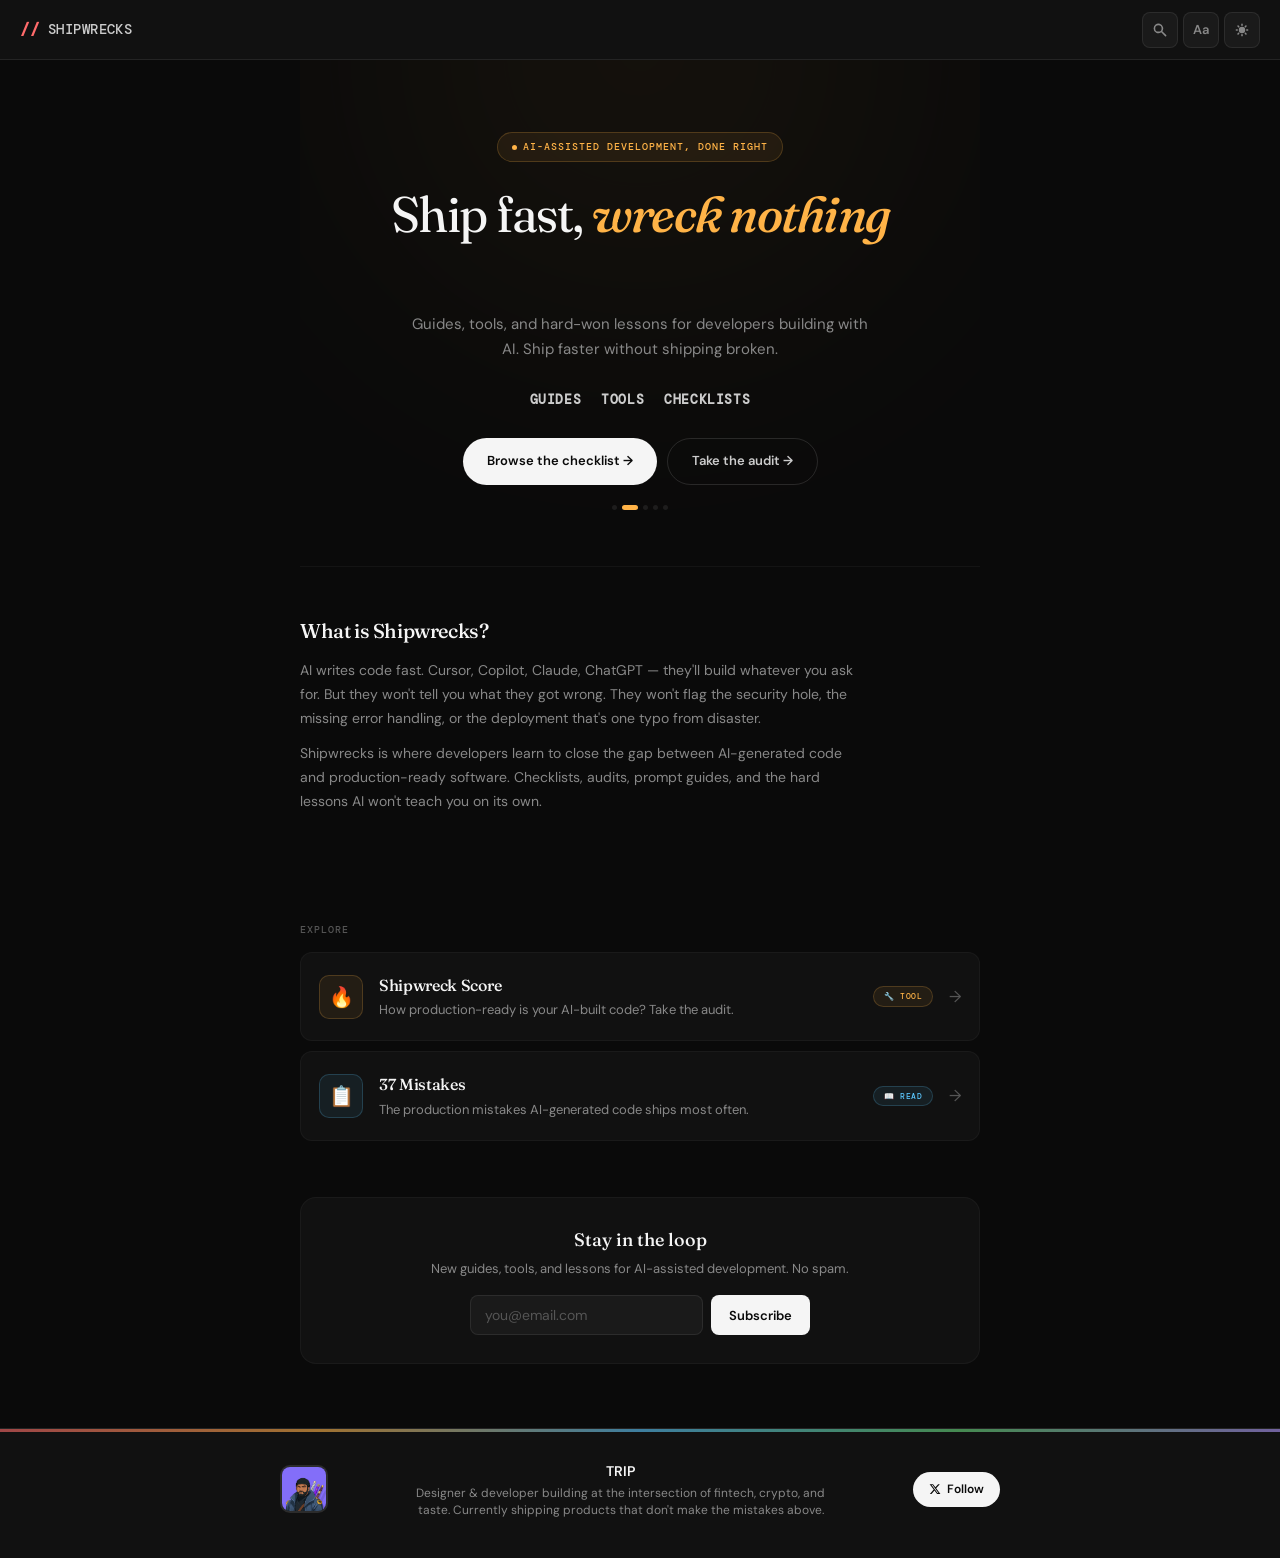
==== commit 58e1933b: "Homepage: reorder About before Explore, row-style explore cards, old nav logo, fix footer bio" ====
--- a/index.html
+++ b/index.html
@@ -1,1630 +1,266 @@
 <!DOCTYPE html>
 <html lang="en" data-theme="dark" data-text-size="medium">
 <head>
-  <meta charset="UTF-8">
-  <meta name="viewport" content="width=device-width, initial-scale=1.0, maximum-scale=1.0, user-scalable=no">
-  <title>Shipwrecks — The Production Checklist Your AI Forgot</title>
-  <link rel="icon" type="image/x-icon" href="/favicon.ico">
-  <link rel="icon" type="image/png" sizes="32x32" href="/favicon-32.png">
-  <link rel="icon" type="image/png" sizes="16x16" href="/favicon-16.png">
-  <link rel="apple-touch-icon" sizes="180x180" href="/favicon-180.png">
-  <meta name="description" content="37 critical mistakes vibe coders ship to production. Audit your codebase, score yourself, learn what to fix.">
-  <meta property="og:title" content="Shipwrecks — The Production Checklist Your AI Forgot">
-  <meta property="og:description" content="37 mistakes. Quiz your codebase. Fix what's broken.">
-  <meta property="og:type" content="website">
-  <meta property="og:url" content="https://shipwrecksbyai.vercel.app/">
-  <meta property="og:image" content="https://shipwrecksbyai.vercel.app/og-image.png">
-  <meta name="twitter:card" content="summary_large_image">
-  <meta name="twitter:site" content="@WLXAJ">
-  <link rel="preconnect" href="https://fonts.googleapis.com">
-  <link rel="preconnect" href="https://fonts.gstatic.com" crossorigin>
-  <link href="https://fonts.googleapis.com/css2?family=Fraunces:ital,opsz,wght@0,9..144,300;0,9..144,400;0,9..144,500;0,9..144,600;0,9..144,700;1,9..144,400;1,9..144,500&family=DM+Sans:ital,opsz,wght@0,9..40,300;0,9..40,400;0,9..40,500;0,9..40,600;0,9..40,700;1,9..40,400&family=DM+Mono:wght@400;500&display=swap" rel="stylesheet">
-  <style>
-/* ═══════════════════════════════════════
-   SHIPWRECKS — Design Tokens
-   Shared across all pages & templates
-   ═══════════════════════════════════════ */
-
-:root {
-  /* Typography */
-  --font-display: 'Fraunces', Georgia, serif;
-  --font-body: 'DM Sans', -apple-system, sans-serif;
-  --font-mono: 'DM Mono', 'SF Mono', monospace;
-  --text-scale: 1;
-
-  /* Spacing */
-  --nav-h: 60px;
-  --container-max: 720px;
-  --radius-sm: 6px;
-  --radius-md: 12px;
-  --radius-lg: 20px;
-
-  /* Transitions */
-  --ease-out: cubic-bezier(0.16, 1, 0.3, 1);
-  --ease-spring: cubic-bezier(0.34, 1.56, 0.64, 1);
+<meta charset="UTF-8">
+<meta name="viewport" content="width=device-width, initial-scale=1.0, maximum-scale=1.0, user-scalable=no">
+<title>Shipwrecks — The Production Checklist Your AI Forgot</title>
+<link rel="icon" type="image/x-icon" href="/favicon.ico">
+<link rel="icon" type="image/png" sizes="32x32" href="/favicon-32.png">
+<meta name="description" content="37 critical mistakes vibe coders ship to production. Audit your codebase, score yourself, learn what to fix.">
+<meta property="og:title" content="Shipwrecks — The Production Checklist Your AI Forgot">
+<meta property="og:description" content="37 mistakes. Quiz your codebase. Fix what's broken.">
+<meta property="og:type" content="website">
+<meta property="og:url" content="https://shipwrecksbyai.vercel.app/">
+<meta property="og:image" content="https://shipwrecksbyai.vercel.app/og-image.png">
+<meta name="twitter:card" content="summary_large_image">
+<meta name="twitter:site" content="@WLXAJ">
+<link rel="preconnect" href="https://fonts.googleapis.com">
+<link rel="preconnect" href="https://fonts.gstatic.com" crossorigin>
+<link href="https://fonts.googleapis.com/css2?family=Fraunces:ital,opsz,wght@0,9..144,300;0,9..144,400;0,9..144,500;0,9..144,600;0,9..144,700;1,9..144,400;1,9..144,500&family=DM+Sans:ital,opsz,wght@0,9..40,300;0,9..40,400;0,9..40,500;0,9..40,600;0,9..40,700;1,9..40,400&family=DM+Mono:wght@400;500&display=swap" rel="stylesheet">
+<style>
+*,*::before,*::after{margin:0;padding:0;box-sizing:border-box}
+:root{--fd:'Fraunces',Georgia,serif;--fb:'DM Sans',-apple-system,sans-serif;--fm:'DM Mono','SF Mono',monospace;--nh:60px;--mw:720px;--ts:1;--ease:cubic-bezier(.16,1,.3,1);--spring:cubic-bezier(.34,1.56,.64,1)}
+html[data-text-size="small"]{--ts:.85}html[data-text-size="medium"]{--ts:1}html[data-text-size="large"]{--ts:1.2}
+[data-theme="dark"]{--bg0:#0a0a0a;--bg1:#111;--bg2:#1a1a1a;--bg3:#222;--b0:rgba(255,255,255,.04);--b1:rgba(255,255,255,.08);--b2:rgba(255,255,255,.12);--t0:#f5f5f5;--t1:#ccc;--t2:#888;--t3:#555;--ti:#0a0a0a;--red:#ff6b6b;--red-s:rgba(255,107,107,.08);--red-b:rgba(255,107,107,.2);--amb:#ffb347;--amb-s:rgba(255,179,71,.08);--amb-b:rgba(255,179,71,.2);--grn:#69db7c;--grn-s:rgba(105,219,124,.08);--grn-b:rgba(105,219,124,.2);--blu:#5cc8ff;--blu-s:rgba(92,200,255,.08);--blu-b:rgba(92,200,255,.2);--pur:#b197fc;--pur-s:rgba(177,151,252,.08);--pur-b:rgba(177,151,252,.2)}
+[data-theme="light"]{--bg0:#f8f7f4;--bg1:#f0eeeb;--bg2:#e8e6e1;--bg3:#ddd;--b0:rgba(0,0,0,.03);--b1:rgba(0,0,0,.06);--b2:rgba(0,0,0,.1);--t0:#1a1a1a;--t1:#444;--t2:#777;--t3:#aaa;--ti:#fff;--red:#dc3545;--red-s:rgba(220,53,69,.06);--red-b:rgba(220,53,69,.15);--amb:#d48806;--amb-s:rgba(212,136,6,.06);--amb-b:rgba(212,136,6,.15);--grn:#2f9e44;--grn-s:rgba(47,158,68,.06);--grn-b:rgba(47,158,68,.15);--blu:#0c7cd5;--blu-s:rgba(12,124,213,.06);--blu-b:rgba(12,124,213,.15);--pur:#7048e8;--pur-s:rgba(112,72,232,.06);--pur-b:rgba(112,72,232,.15)}
+html{scroll-behavior:smooth}body{background:var(--bg0);color:var(--t0);font-family:var(--fb);font-size:calc(15px*var(--ts));line-height:1.6;-webkit-font-smoothing:antialiased;transition:background .4s var(--ease),color .4s var(--ease)}
+
+/* Nav */
+nav{position:sticky;top:0;z-index:100;height:var(--nh);background:var(--bg1);border-bottom:1px solid var(--b1);display:flex;align-items:center;justify-content:space-between;padding:0 20px;backdrop-filter:blur(12px);-webkit-backdrop-filter:blur(12px)}
+.nl{display:flex;align-items:center;gap:8px;text-decoration:none;color:inherit}.nl svg{width:26px;height:26px}.nlt{font-family:var(--fm);font-size:12px;color:var(--t3)}
+.nr{display:flex;align-items:center;gap:5px}
+.nb{width:36px;height:36px;border-radius:8px;border:1px solid var(--b1);background:var(--bg2);cursor:pointer;display:flex;align-items:center;justify-content:center;color:var(--t2);transition:all .15s var(--ease);font-family:var(--fb);font-size:13px;font-weight:600}.nb:hover{background:var(--bg3);color:var(--t0);border-color:var(--b2)}.nb svg{width:16px;height:16px}
+[data-theme="dark"] .i-s{display:block}[data-theme="dark"] .i-m{display:none}[data-theme="light"] .i-s{display:none}[data-theme="light"] .i-m{display:block}
+.tsd{position:absolute;top:100%;right:0;margin-top:6px;background:var(--bg2);border:1px solid var(--b1);border-radius:8px;padding:4px;display:none;flex-direction:column;gap:2px;min-width:90px;box-shadow:0 8px 24px rgba(0,0,0,.4);z-index:200}#tsd.open{display:flex}
+.to{padding:7px 10px;border:none;background:transparent;color:var(--t2);font-family:var(--fb);font-size:12px;cursor:pointer;border-radius:4px;text-align:left}.to:hover{background:var(--bg3);color:var(--t0)}.to.on{background:var(--bg3);color:var(--t0);font-weight:600}
+
+/* Search */
+.sov{position:fixed;inset:0;background:rgba(0,0,0,.5);backdrop-filter:blur(6px);z-index:500;display:none;align-items:flex-start;justify-content:center;padding:min(18vh,100px) 20px}.sov.open{display:flex}
+.sbx{background:var(--bg2);border:1px solid var(--b1);border-radius:16px;width:100%;max-width:480px;box-shadow:0 24px 48px rgba(0,0,0,.5);overflow:hidden;animation:si .2s var(--ease)}@keyframes si{from{opacity:0;transform:translateY(-8px) scale(.98)}to{opacity:1;transform:none}}
+.sbr{display:flex;align-items:center;gap:10px;padding:14px 18px;border-bottom:1px solid var(--b0)}.sbr svg{width:16px;height:16px;color:var(--t3)}.sbr input{flex:1;background:none;border:none;outline:none;color:var(--t0);font-family:var(--fb);font-size:15px}.sbr input::placeholder{color:var(--t3)}.esc{font-family:var(--fm);font-size:9px;color:var(--t3);border:1px solid var(--b1);border-radius:3px;padding:2px 5px;cursor:pointer}
+.srs{max-height:320px;overflow-y:auto;padding:6px}
+
+/* Layout */
+.mx{max-width:var(--mw);margin:0 auto;padding:0 20px}
+
+/* ═══ HERO ═══ */
+.hero{padding:72px 0 56px;text-align:center;position:relative;overflow:hidden}
+.hero::before{content:'';position:absolute;inset:0;background:repeating-conic-gradient(var(--bg0) 0% 25%,transparent 0% 50%) 0 0/4px 4px;opacity:.4;pointer-events:none}
+.hero::after{content:'';position:absolute;width:500px;height:500px;border-radius:50%;background:var(--amb);filter:blur(140px);opacity:.06;top:-260px;left:50%;transform:translateX(-50%);pointer-events:none}
+.hero>*{position:relative;z-index:1}
+.hero-pill{display:inline-flex;align-items:center;gap:6px;font-family:var(--fm);font-size:10px;font-weight:500;text-transform:uppercase;letter-spacing:.1em;color:var(--amb);padding:6px 14px;background:var(--amb-s);border:1px solid var(--amb-b);border-radius:100px;margin-bottom:24px}
+.hero-pill::before{content:'';width:5px;height:5px;background:var(--amb);border-radius:50%;animation:blink 2s infinite}
+@keyframes blink{0%,100%{opacity:1}50%{opacity:.3}}
+.hero-carousel{position:relative;min-height:clamp(70px,12vw,110px);margin-bottom:4px}
+.hero-slide{position:absolute;top:0;left:0;width:100%;opacity:0;transition:opacity .6s var(--ease);pointer-events:none}
+.hero-slide.active{opacity:1;position:relative;pointer-events:auto}
+.hero-h{font-family:var(--fd);font-size:clamp(30px,6.5vw,50px);font-weight:400;line-height:1.12;letter-spacing:-.03em}
+.hero-h em{font-style:italic;color:var(--amb);font-weight:500}
+.hero-p{font-size:calc(15px*var(--ts));color:var(--t2);line-height:1.65;max-width:460px;margin:16px auto 28px}
+.hero-stats{display:flex;gap:20px;justify-content:center;margin-bottom:28px;font-family:var(--fm);font-size:10px;color:var(--t3);text-transform:uppercase;letter-spacing:.06em}
+.hero-stats span{display:flex;align-items:center;gap:5px}.hero-stats b{font-size:13px;color:var(--t1);font-weight:600}
+.hero-ctas{display:flex;gap:10px;justify-content:center;flex-wrap:wrap;margin-bottom:20px}
+.cta-p{display:inline-flex;align-items:center;gap:8px;padding:12px 24px;background:var(--t0);color:var(--ti);font-family:var(--fb);font-size:13px;font-weight:600;border:none;border-radius:100px;cursor:pointer;text-decoration:none;transition:all .25s var(--ease);position:relative;overflow:hidden}
+.cta-p:hover{transform:translateY(-2px);box-shadow:0 8px 28px -8px rgba(255,179,71,.25)}
+.cta-s{display:inline-flex;align-items:center;gap:8px;padding:12px 24px;background:transparent;color:var(--t1);font-family:var(--fb);font-size:13px;font-weight:600;border:1px solid var(--b2);border-radius:100px;cursor:pointer;text-decoration:none;transition:all .25s var(--ease)}
+.cta-s:hover{border-color:var(--amb-b);color:var(--amb);transform:translateY(-2px)}
+.hero-dots{display:flex;gap:5px;justify-content:center}
+.hero-dot{width:5px;height:5px;border-radius:50%;background:var(--b1);cursor:pointer;transition:all .2s}
+.hero-dot.active{background:var(--amb);width:16px;border-radius:3px}
+
+/* ═══ EXPLORE — row cards ═══ */
+.dir{padding:0 0 56px}
+.dir-hdr{display:flex;align-items:center;justify-content:space-between;margin-bottom:14px}
+.sec-label{font-family:var(--fm);font-size:10px;font-weight:500;text-transform:uppercase;letter-spacing:.1em;color:var(--t3)}
+.dir-pager{display:flex;align-items:center;gap:8px}
+.dir-pager-info{font-family:var(--fm);font-size:10px;color:var(--t3)}
+.pgb{width:30px;height:30px;border-radius:6px;border:1px solid var(--b1);background:var(--bg2);cursor:pointer;display:flex;align-items:center;justify-content:center;color:var(--t2);transition:all .15s var(--ease);font-size:12px}
+.pgb:hover{background:var(--bg3);color:var(--t0);border-color:var(--b2)}
+.pgb:disabled{opacity:.25;pointer-events:none}
+.dir-tiles{display:flex;flex-direction:column;gap:10px}
+.tile{display:flex;align-items:center;gap:16px;padding:20px 18px;background:var(--bg1);border:1px solid var(--b0);border-radius:12px;text-decoration:none;color:inherit;transition:all .25s var(--ease)}
+.tile:hover{border-color:var(--b2);box-shadow:0 4px 24px -8px rgba(0,0,0,.3);transform:translateY(-1px)}
+.tile.muted{opacity:.35;pointer-events:none}
+.tile-icon{width:44px;height:44px;border-radius:10px;display:flex;align-items:center;justify-content:center;font-size:20px;flex-shrink:0}
+.tile-icon.blu{background:var(--blu-s);border:1px solid var(--blu-b)}
+.tile-icon.amb{background:var(--amb-s);border:1px solid var(--amb-b)}
+.tile-icon.pur{background:var(--pur-s);border:1px solid var(--pur-b)}
+.tile-icon.grn{background:var(--grn-s);border:1px solid var(--grn-b)}
+.tile-icon.red{background:var(--red-s);border:1px solid var(--red-b)}
+.tile-meta{flex:1;min-width:0}
+.tile-title{font-family:var(--fd);font-size:calc(16px*var(--ts));font-weight:500;letter-spacing:-.02em;margin-bottom:3px}
+.tile-desc{font-size:calc(13px*var(--ts));color:var(--t2);line-height:1.45}
+.tile-tag{font-family:var(--fm);font-size:8px;font-weight:500;text-transform:uppercase;letter-spacing:.06em;padding:3px 10px;border-radius:100px;white-space:nowrap;flex-shrink:0}
+.tile-arrow{color:var(--t3);font-size:16px;transition:transform .2s var(--ease);flex-shrink:0}
+.tile:hover .tile-arrow{transform:translateX(3px);color:var(--t1)}
+
+/* ═══ ABOUT ═══ */
+.about{padding:48px 0;border-top:1px solid var(--b0);margin-bottom:48px}
+.about-h{font-family:var(--fd);font-size:calc(20px*var(--ts));font-weight:500;letter-spacing:-.02em;margin-bottom:12px}
+.about p{font-size:calc(14px*var(--ts));color:var(--t2);line-height:1.7;margin-bottom:12px;max-width:560px}
+
+/* ═══ NEWSLETTER ═══ */
+.nlb{padding:28px;background:var(--bg1);border:1px solid var(--b0);border-radius:16px;text-align:center;margin-bottom:64px}
+.nlb-h{font-family:var(--fd);font-size:calc(18px*var(--ts));font-weight:500;margin-bottom:4px}
+.nlb-sub{font-size:calc(13px*var(--ts));color:var(--t2);margin-bottom:16px}
+.nlf{display:flex;gap:8px;max-width:340px;margin:0 auto}
+.nli{flex:1;padding:10px 14px;background:var(--bg2);border:1px solid var(--b1);border-radius:8px;color:var(--t0);font-family:var(--fb);font-size:14px}.nli:focus{outline:none;border-color:var(--b2)}.nli::placeholder{color:var(--t3)}
+.nlbt{padding:10px 18px;background:var(--t0);color:var(--ti);font-family:var(--fb);font-size:13px;font-weight:600;border:none;border-radius:8px;cursor:pointer;white-space:nowrap}.nlbt:hover{opacity:.85}
+.nlm{font-size:12px;margin-top:8px;display:none}.nlm.ok{display:block;color:var(--grn)}
+
+/* Footer */
+.ft{background:var(--bg1);border-top:1px solid var(--b1);padding:40px 20px}
+.ft-bar{height:3px;background:linear-gradient(90deg,var(--red),var(--amb),var(--blu),var(--grn),var(--pur));opacity:.6;margin:-40px -20px 28px}
+.ft-in{max-width:var(--mw);margin:0 auto;display:grid;grid-template-columns:48px 1fr auto;align-items:center;gap:20px}
+.ft-av{width:48px;height:48px;border-radius:10px;background:var(--bg2);border:2px solid var(--b1);object-fit:cover}
+.ft-fb{display:flex;align-items:center;justify-content:center;font-family:var(--fd);font-size:20px;font-weight:600;color:var(--t3);width:48px;height:48px;border-radius:10px;background:var(--bg2);border:2px solid var(--b1)}
+.ft-nfo{text-align:center}.ft-nm{font-weight:600;font-size:14px;margin-bottom:2px}.ft-bio{font-size:calc(12px*var(--ts));color:var(--t2);line-height:1.4;max-width:420px;margin:0 auto}
+.ft-f{display:inline-flex;align-items:center;gap:6px;font-size:12px;font-weight:600;padding:8px 16px;border-radius:100px;background:var(--t0);color:var(--ti);text-decoration:none;transition:all .2s var(--ease)}.ft-f:hover{transform:translateY(-2px)}.ft-f svg{width:12px;height:12px}
+
+@media(max-width:640px){
+  .nlf{flex-direction:column}.ft-in{grid-template-columns:1fr;justify-items:center;text-align:center;gap:14px}
+  .hero-ctas{flex-direction:column;align-items:center}
 }
 
-/* Text size variants */
-html[data-text-size="small"]  { --text-scale: 0.8; }
-html[data-text-size="medium"] { --text-scale: 1; }
-html[data-text-size="large"]  { --text-scale: 1.25; }
-
-/* ═══ DARK THEME ═══ */
-[data-theme="dark"] {
-  --bg-primary: #121212;
-  --bg-secondary: #1a1a1a;
-  --bg-tertiary: #222222;
-  --bg-elevated: #2a2a2a;
-
-  --border-subtle: rgba(255, 255, 255, 0.06);
-  --border-default: rgba(255, 255, 255, 0.1);
-  --border-strong: rgba(255, 255, 255, 0.15);
-
-  --text-primary: #f5f5f5;
-  --text-secondary: #a8a8a8;
-  --text-tertiary: #6b6b6b;
-  --text-inverse: #121212;
-
-  --red: #ff6b6b;
-  --red-soft: rgba(255, 107, 107, 0.1);
-  --red-border: rgba(255, 107, 107, 0.25);
-
-  --amber: #ffb347;
-  --amber-soft: rgba(255, 179, 71, 0.1);
-  --amber-border: rgba(255, 179, 71, 0.25);
-
-  --blue: #5cc8ff;
-  --blue-soft: rgba(92, 200, 255, 0.1);
-  --blue-border: rgba(92, 200, 255, 0.25);
-
-  --green: #69db7c;
-  --green-soft: rgba(105, 219, 124, 0.1);
-  --green-border: rgba(105, 219, 124, 0.25);
-
-  --purple: #b197fc;
-  --purple-soft: rgba(177, 151, 252, 0.1);
-  --purple-border: rgba(177, 151, 252, 0.25);
-
-  --overlay: rgba(0, 0, 0, 0.6);
-  --shadow-color: 0deg 0% 0%;
-}
-
-/* ═══ LIGHT THEME ═══ */
-[data-theme="light"] {
-  --bg-primary: #fafafa;
-  --bg-secondary: #ffffff;
-  --bg-tertiary: #f0f0f0;
-  --bg-elevated: #ffffff;
-
-  --border-subtle: rgba(0, 0, 0, 0.04);
-  --border-default: rgba(0, 0, 0, 0.08);
-  --border-strong: rgba(0, 0, 0, 0.12);
-
-  --text-primary: #1a1a1a;
-  --text-secondary: #666666;
-  --text-tertiary: #999999;
-  --text-inverse: #ffffff;
-
-  --red: #e53935;
-  --red-soft: rgba(229, 57, 53, 0.08);
-  --red-border: rgba(229, 57, 53, 0.2);
-
-  --amber: #ef8c00;
-  --amber-soft: rgba(239, 140, 0, 0.08);
-  --amber-border: rgba(239, 140, 0, 0.2);
-
-  --blue: #0088cc;
-  --blue-soft: rgba(0, 136, 204, 0.08);
-  --blue-border: rgba(0, 136, 204, 0.2);
-
-  --green: #2e9e45;
-  --green-soft: rgba(46, 158, 69, 0.08);
-  --green-border: rgba(46, 158, 69, 0.2);
-
-  --purple: #7c4dff;
-  --purple-soft: rgba(124, 77, 255, 0.08);
-  --purple-border: rgba(124, 77, 255, 0.2);
-
-  --overlay: rgba(255, 255, 255, 0.85);
-  --shadow-color: 220deg 10% 50%;
-}
-
-/* ═══ RESET & BASE ═══ */
-*, *::before, *::after { margin: 0; padding: 0; box-sizing: border-box; }
-html { scroll-behavior: smooth; scroll-padding-top: calc(var(--nav-h) + 24px); }
-
-body {
-  background: var(--bg-primary);
-  color: var(--text-primary);
-  font-family: var(--font-body);
-  font-size: calc(15px * var(--text-scale));
-  line-height: 1.6;
-  -webkit-font-smoothing: antialiased;
-  -moz-osx-font-smoothing: grayscale;
-  min-height: 100vh;
-  transition: background 0.4s var(--ease-out), color 0.4s var(--ease-out);
-}
-
-/* ═══ SHARED UTILITIES ═══ */
-.container {
-  max-width: var(--container-max);
-  margin: 0 auto;
-  padding: 0 24px;
-}
-
-/* Severity / tag badges */
-.badge {
-  font-family: var(--font-mono);
-  font-size: 9px;
-  font-weight: 600;
-  text-transform: uppercase;
-  letter-spacing: 0.08em;
-  padding: 4px 8px;
-  border-radius: 4px;
-  white-space: nowrap;
-  display: inline-block;
-}
-
-.badge-red    { background: var(--red-soft);    color: var(--red);    border: 1px solid var(--red-border); }
-.badge-amber  { background: var(--amber-soft);  color: var(--amber);  border: 1px solid var(--amber-border); }
-.badge-blue   { background: var(--blue-soft);   color: var(--blue);   border: 1px solid var(--blue-border); }
-.badge-green  { background: var(--green-soft);  color: var(--green);  border: 1px solid var(--green-border); }
-.badge-purple { background: var(--purple-soft); color: var(--purple); border: 1px solid var(--purple-border); }
-.badge-muted  { background: var(--bg-tertiary); color: var(--text-tertiary); border: 1px solid var(--border-default); }
-
-/* Pill badges (rounded) */
-.pill {
-  font-family: var(--font-mono);
-  font-size: 9px;
-  font-weight: 500;
-  text-transform: uppercase;
-  letter-spacing: 0.08em;
-  padding: 3px 10px;
-  border-radius: 100px;
-  white-space: nowrap;
-  display: inline-flex;
-  align-items: center;
-  gap: 6px;
-}
-
-/* Primary CTA button */
-.btn-primary {
-  display: inline-flex;
-  align-items: center;
-  gap: 8px;
-  padding: 12px 24px;
-  background: var(--text-primary);
-  color: var(--text-inverse);
-  font-family: var(--font-body);
-  font-size: 13px;
-  font-weight: 600;
-  border: none;
-  border-radius: 100px;
-  cursor: pointer;
-  text-decoration: none;
-  transition: all 0.2s var(--ease-out);
-}
-.btn-primary:hover {
-  transform: translateY(-2px);
-  box-shadow: 0 6px 20px -6px hsla(var(--shadow-color) / 0.4);
-}
-/* ═══════════════════════════════════════
-   SHIPWRECKS — Shared Components
-   Nav, Footer, Search Overlay
-   ═══════════════════════════════════════ */
-
-/* ═══ NAVBAR ═══ */
-nav {
-  position: sticky;
-  top: 0;
-  z-index: 100;
-  height: var(--nav-h);
-  background: var(--bg-secondary);
-  border-bottom: 1px solid var(--border-default);
-  display: flex;
-  align-items: center;
-  justify-content: space-between;
-  padding: 0 24px;
-  transition: background 0.4s var(--ease-out), border-color 0.4s var(--ease-out);
-}
-
-.nav-logo {
-  display: flex;
-  align-items: center;
-  gap: 8px;
-  text-decoration: none;
-  color: inherit;
-}
-
-.nav-logo-icon { width: 28px; height: 28px; flex-shrink: 0; }
-
-.nav-logo-text {
-  font-family: var(--font-mono);
-  font-size: 13px;
-  font-weight: 500;
-  color: var(--text-tertiary);
-  letter-spacing: 0.02em;
-}
-
-.nav-right {
-  display: flex;
-  align-items: center;
-  gap: 6px;
-}
-
-.nav-btn {
-  width: 40px;
-  height: 40px;
-  border-radius: var(--radius-sm);
-  border: 1px solid var(--border-default);
-  background: var(--bg-tertiary);
-  cursor: pointer;
-  display: flex;
-  align-items: center;
-  justify-content: center;
-  transition: all 0.2s var(--ease-out);
-  color: var(--text-secondary);
-}
-
-.nav-btn:hover {
-  background: var(--bg-elevated);
-  border-color: var(--border-strong);
-  color: var(--text-primary);
-}
-
-.nav-btn svg { width: 18px; height: 18px; }
-.nav-btn.text-sz {
-  font-family: var(--font-body);
-  font-size: 14px;
-  font-weight: 600;
-}
-
-/* Text Size Dropdown */
-.text-size-toggle { position: relative; }
-
-.text-size-dropdown {
-  position: absolute;
-  top: 100%;
-  right: 0;
-  margin-top: 8px;
-  background: var(--bg-secondary);
-  border: 1px solid var(--border-default);
-  border-radius: var(--radius-sm);
-  padding: 6px;
-  display: none;
-  flex-direction: column;
-  gap: 2px;
-  min-width: 100px;
-  box-shadow: 0 8px 24px -8px hsla(var(--shadow-color) / 0.3);
-  z-index: 200;
-}
-
-.text-size-dropdown.open { display: flex; }
-
-.ts-opt {
-  padding: 8px 12px;
-  border: none;
-  background: transparent;
-  color: var(--text-secondary);
-  font-family: var(--font-body);
-  font-size: 13px;
-  cursor: pointer;
-  border-radius: 4px;
-  text-align: left;
-  transition: all 0.15s var(--ease-out);
-}
-
-.ts-opt:hover {
-  background: var(--bg-tertiary);
-  color: var(--text-primary);
-}
-
-.ts-opt.active {
-  background: var(--bg-tertiary);
-  color: var(--text-primary);
-  font-weight: 600;
-}
-
-/* Theme Toggle */
-.theme-toggle svg { transition: transform 0.3s var(--ease-spring); }
-.theme-toggle:hover svg { transform: rotate(15deg); }
-
-[data-theme="dark"] .icon-sun  { display: block; }
-[data-theme="dark"] .icon-moon { display: none; }
-[data-theme="light"] .icon-sun  { display: none; }
-[data-theme="light"] .icon-moon { display: block; }
-
-
-/* ═══ CMD+K SEARCH OVERLAY ═══ */
-.search-overlay {
-  position: fixed;
-  inset: 0;
-  background: var(--overlay);
-  backdrop-filter: blur(6px);
-  -webkit-backdrop-filter: blur(6px);
-  z-index: 500;
-  display: none;
-  align-items: flex-start;
-  justify-content: center;
-  padding: min(20vh, 120px) 24px 24px;
-}
-
-.search-overlay.open { display: flex; }
-
-.search-modal {
-  background: var(--bg-secondary);
-  border: 1px solid var(--border-default);
-  border-radius: var(--radius-lg);
-  width: 100%;
-  max-width: 520px;
-  box-shadow: 0 24px 48px -12px hsla(var(--shadow-color) / 0.4);
-  overflow: hidden;
-  animation: modalIn 0.2s var(--ease-out);
-}
-
-@keyframes modalIn {
-  from { opacity: 0; transform: translateY(-8px) scale(0.98); }
-  to   { opacity: 1; transform: none; }
-}
-
-.search-input-wrap {
-  display: flex;
-  align-items: center;
-  gap: 10px;
-  padding: 16px 20px;
-  border-bottom: 1px solid var(--border-default);
-}
-
-.search-input-wrap svg {
-  width: 18px;
-  height: 18px;
-  color: var(--text-tertiary);
-  flex-shrink: 0;
-}
-
-.search-input {
-  flex: 1;
-  background: none;
-  border: none;
-  outline: none;
-  color: var(--text-primary);
-  font-family: var(--font-body);
-  font-size: 16px;
-  font-weight: 400;
-}
-
-.search-input::placeholder { color: var(--text-tertiary); }
-
-.search-esc {
-  font-family: var(--font-mono);
-  font-size: 10px;
-  color: var(--text-tertiary);
-  border: 1px solid var(--border-default);
-  border-radius: 4px;
-  padding: 2px 6px;
-  cursor: pointer;
-}
-
-.search-results {
-  max-height: 360px;
-  overflow-y: auto;
-  padding: 8px;
-}
-
-.search-results::-webkit-scrollbar { width: 4px; }
-.search-results::-webkit-scrollbar-thumb { background: var(--border-default); border-radius: 2px; }
-
-.search-empty {
-  padding: 32px 20px;
-  text-align: center;
-  color: var(--text-tertiary);
-  font-size: 14px;
-}
-
-.sr-group {
-  padding: 8px 12px 4px;
-  font-family: var(--font-mono);
-  font-size: 10px;
-  font-weight: 500;
-  text-transform: uppercase;
-  letter-spacing: 0.1em;
-  color: var(--text-tertiary);
-}
-
-.sr-item {
-  display: flex;
-  align-items: center;
-  gap: 12px;
-  padding: 10px 12px;
-  border-radius: var(--radius-sm);
-  cursor: pointer;
-  transition: background 0.1s;
-  text-decoration: none;
-  color: inherit;
-}
-
-.sr-item:hover, .sr-item.focused { background: var(--bg-tertiary); }
-
-.sr-icon {
-  width: 32px;
-  height: 32px;
-  border-radius: var(--radius-sm);
-  display: flex;
-  align-items: center;
-  justify-content: center;
-  font-size: 14px;
-  flex-shrink: 0;
-}
-
-.sr-icon.red    { background: var(--red-soft);    border: 1px solid var(--red-border); }
-.sr-icon.amber  { background: var(--amber-soft);  border: 1px solid var(--amber-border); }
-.sr-icon.blue   { background: var(--blue-soft);   border: 1px solid var(--blue-border); }
-.sr-icon.green  { background: var(--green-soft);  border: 1px solid var(--green-border); }
-.sr-icon.purple { background: var(--purple-soft); border: 1px solid var(--purple-border); }
-.sr-icon.muted  { background: var(--bg-tertiary); border: 1px solid var(--border-default); }
-
-.sr-meta { flex: 1; min-width: 0; }
-
-.sr-title {
-  font-size: calc(13px * var(--text-scale));
-  font-weight: 500;
-  white-space: nowrap;
-  overflow: hidden;
-  text-overflow: ellipsis;
-}
-
-.sr-sub {
-  font-size: 11px;
-  color: var(--text-tertiary);
-  white-space: nowrap;
-  overflow: hidden;
-  text-overflow: ellipsis;
-}
-
-.sr-arrow { color: var(--text-tertiary); font-size: 14px; }
-
-
-/* ═══ FOOTER ═══ */
-.site-footer {
-  background: var(--bg-secondary);
-  border-top: 1px solid var(--border-default);
-  padding: 48px 24px;
-  margin-top: 64px;
-}
-
-.footer-accent {
-  height: 3px;
-  background: linear-gradient(90deg, var(--red), var(--amber), var(--blue), var(--green), var(--purple));
-  opacity: 0.7;
-  margin: -48px -24px 32px;
-}
-
-.footer-inner {
-  max-width: var(--container-max);
-  margin: 0 auto;
-}
-
-.footer-actions {
-  display: flex;
-  gap: 12px;
-  justify-content: center;
-  flex-wrap: wrap;
-  margin-bottom: 36px;
-}
-
-.footer-btn {
-  display: inline-flex;
-  align-items: center;
-  gap: 8px;
-  font-family: var(--font-mono);
-  font-size: 13px;
-  font-weight: 500;
-  padding: 12px 20px;
-  border-radius: var(--radius-sm);
-  border: 1px solid var(--border-default);
-  background: var(--bg-tertiary);
-  color: var(--text-secondary);
-  cursor: pointer;
-  text-decoration: none;
-  transition: all 0.2s var(--ease-out);
-}
-
-.footer-btn:hover {
-  background: var(--bg-primary);
-  border-color: var(--border-strong);
-  color: var(--text-primary);
-}
-
-.footer-btn svg { width: 15px; height: 15px; }
-
-.footer-divider {
-  height: 1px;
-  background: var(--border-default);
-  margin-bottom: 28px;
-}
-
-.footer-bottom {
-  display: grid;
-  grid-template-columns: 56px 1fr auto;
-  align-items: center;
-  gap: 24px;
-}
-
-.footer-avatar-wrap {
-  width: 56px;
-  height: 56px;
-  flex-shrink: 0;
-}
-
-.footer-avatar {
-  width: 56px;
-  height: 56px;
-  border-radius: 12px;
-  background: var(--bg-tertiary);
-  border: 2px solid var(--border-default);
-  object-fit: cover;
-}
-
-.footer-avatar-fallback {
-  display: flex;
-  align-items: center;
-  justify-content: center;
-  font-family: var(--font-display);
-  font-size: 22px;
-  font-weight: 600;
-  color: var(--text-tertiary);
-}
-
-.footer-author-info {
-  display: flex;
-  flex-direction: column;
-  align-items: center;
-  justify-content: center;
-  text-align: center;
-}
-
-.footer-author-name {
-  font-weight: 600;
-  font-size: calc(15px * var(--text-scale));
-  color: var(--text-primary);
-  margin-bottom: 4px;
-}
-
-.footer-author-bio {
-  font-size: calc(14px * var(--text-scale));
-  color: var(--text-secondary);
-  line-height: 1.5;
-  max-width: 400px;
-  text-align: center;
-}
-
-.footer-follow {
-  display: inline-flex;
-  align-items: center;
-  gap: 8px;
-  font-family: var(--font-body);
-  font-size: 13px;
-  font-weight: 600;
-  padding: 10px 18px;
-  border-radius: 100px;
-  background: var(--text-primary);
-  color: var(--text-inverse);
-  text-decoration: none;
-  transition: all 0.2s var(--ease-out);
-}
-
-.footer-follow:hover {
-  transform: translateY(-2px);
-  box-shadow: 0 6px 20px -6px hsla(var(--shadow-color) / 0.4);
-}
-
-.footer-follow svg { width: 14px; height: 14px; }
-
-
-/* ═══ RESPONSIVE ═══ */
-@media (max-width: 600px) {
-  nav { padding: 0 16px; }
-  .footer-bottom {
-    grid-template-columns: 1fr;
-    justify-items: center;
-    text-align: center;
-    gap: 16px;
-  }
-  .footer-avatar-wrap { margin: 0 auto; }
-  .search-modal {
-    margin-top: 0;
-    border-radius: 0;
-    max-width: 100%;
-    height: 100vh;
-    max-height: 100vh;
-  }
-  .search-results { max-height: calc(100vh - 60px); }
-}
-/* ═══════════════════════════════════════
-   SHIPWRECKS — Hub Page Template
-   Homepage layout, hero, sections, pagination
-   ═══════════════════════════════════════ */
-
-.hub-container {
-  max-width: var(--container-max);
-  margin: 0 auto;
-  padding: 72px 24px 80px;
-}
-
-/* ═══ HERO ═══ */
-.hero {
-  margin-bottom: 72px;
-  position: relative;
-}
-
-.hero-badge {
-  display: inline-flex;
-  align-items: center;
-  gap: 8px;
-  font-family: var(--font-mono);
-  font-size: 11px;
-  font-weight: 500;
-  text-transform: uppercase;
-  letter-spacing: 0.1em;
-  color: var(--text-tertiary);
-  padding: 8px 14px;
-  background: var(--bg-secondary);
-  border: 1px solid var(--border-default);
-  border-radius: 100px;
-  margin-bottom: 32px;
-}
-
-.hero-badge::before {
-  content: '';
-  width: 6px;
-  height: 6px;
-  background: var(--amber);
-  border-radius: 50%;
-  animation: pulse 2s infinite;
-}
-
-@keyframes pulse {
-  0%, 100% { opacity: 1; transform: scale(1); }
-  50% { opacity: 0.5; transform: scale(0.9); }
-}
-
-/* Carousel */
-.hero-carousel {
-  position: relative;
-  min-height: clamp(80px, 14vw, 130px);
-  margin-bottom: 4px;
-}
-
-.hero-slide {
-  position: absolute;
-  top: 0; left: 0;
-  opacity: 0;
-  transition: opacity 0.6s var(--ease-out);
-  pointer-events: none;
-}
-
-.hero-slide.active {
-  opacity: 1;
-  position: relative;
-  pointer-events: auto;
-}
-
-.hero-title {
-  font-family: var(--font-display);
-  font-size: clamp(32px, 7vw, 52px);
-  font-weight: 400;
-  line-height: 1.15;
-  color: var(--text-primary);
-  letter-spacing: -0.025em;
-  max-width: 580px;
-}
-
-.hero-title em {
-  font-style: italic;
-  color: var(--amber);
-  font-weight: 500;
-}
-
-.hero-subtitle {
-  font-size: calc(16px * var(--text-scale));
-  color: var(--text-secondary);
-  margin-top: 24px;
-  margin-bottom: 36px;
-  line-height: 1.7;
-  max-width: 480px;
-}
-
-.hero-dots {
-  display: flex;
-  gap: 6px;
-  margin-top: 28px;
-}
-
-.hero-dot {
-  width: 6px;
-  height: 6px;
-  border-radius: 50%;
-  background: var(--border-default);
-  cursor: pointer;
-  transition: all 0.2s;
-}
-
-.hero-dot.active {
-  background: var(--amber);
-  width: 20px;
-  border-radius: 3px;
-}
-
-/* ═══ SECTION CARDS ═══ */
-.sections { margin-bottom: 72px; }
-
-.sections-header {
-  display: flex;
-  align-items: center;
-  justify-content: space-between;
-  margin-bottom: 16px;
-}
-
-.sections-title {
-  font-family: var(--font-mono);
-  font-size: 10px;
-  font-weight: 500;
-  text-transform: uppercase;
-  letter-spacing: 0.1em;
-  color: var(--text-tertiary);
-}
-
-.sections-pager {
-  display: flex;
-  align-items: center;
-  gap: 8px;
-}
-
-.sections-pager-info {
-  font-family: var(--font-mono);
-  font-size: 11px;
-  color: var(--text-tertiary);
-}
-
-.pager-btn {
-  width: 32px;
-  height: 32px;
-  border-radius: var(--radius-sm);
-  border: 1px solid var(--border-default);
-  background: var(--bg-tertiary);
-  cursor: pointer;
-  display: flex;
-  align-items: center;
-  justify-content: center;
-  transition: all 0.2s var(--ease-out);
-  color: var(--text-secondary);
-}
-
-.pager-btn:hover {
-  background: var(--bg-elevated);
-  border-color: var(--border-strong);
-  color: var(--text-primary);
-}
-
-.pager-btn:disabled {
-  opacity: 0.3;
-  pointer-events: none;
-}
-
-.pager-btn svg { width: 14px; height: 14px; }
-
-.sections-grid {
-  display: flex;
-  flex-direction: column;
-  gap: 12px;
-}
-
-.sec-card {
-  display: flex;
-  align-items: center;
-  gap: 16px;
-  padding: 20px;
-  background: var(--bg-secondary);
-  border: 1px solid var(--border-default);
-  border-radius: var(--radius-md);
-  text-decoration: none;
-  color: inherit;
-  transition: all 0.25s var(--ease-out);
-}
-
-.sec-card:hover {
-  border-color: var(--border-strong);
-  box-shadow: 0 4px 24px -8px hsla(var(--shadow-color) / 0.15);
-  transform: translateY(-1px);
-}
-
-.sec-card.muted {
-  opacity: 0.4;
-  pointer-events: none;
-}
-
-.sec-card.muted:hover { transform: none; box-shadow: none; }
-
-.sec-icon {
-  width: 44px;
-  height: 44px;
-  border-radius: var(--radius-md);
-  display: flex;
-  align-items: center;
-  justify-content: center;
-  font-size: 20px;
-  flex-shrink: 0;
-}
-
-.sec-icon.red    { background: var(--red-soft);    border: 1px solid var(--red-border); }
-.sec-icon.amber  { background: var(--amber-soft);  border: 1px solid var(--amber-border); }
-.sec-icon.blue   { background: var(--blue-soft);   border: 1px solid var(--blue-border); }
-.sec-icon.green  { background: var(--green-soft);  border: 1px solid var(--green-border); }
-.sec-icon.purple { background: var(--purple-soft); border: 1px solid var(--purple-border); }
-
-.sec-meta {
-  flex: 1;
-  display: flex;
-  flex-direction: column;
-  gap: 2px;
-}
-
-.sec-title {
-  font-family: var(--font-display);
-  font-size: calc(16px * var(--text-scale));
-  font-weight: 500;
-  letter-spacing: -0.02em;
-}
-
-.sec-desc {
-  font-size: calc(13px * var(--text-scale));
-  color: var(--text-tertiary);
-  line-height: 1.4;
-}
-
-.sec-arrow {
-  color: var(--text-tertiary);
-  font-size: 18px;
-  transition: transform 0.2s var(--ease-out);
-}
-
-.sec-card:hover .sec-arrow {
-  transform: translateX(3px);
-  color: var(--text-secondary);
-}
-
-/* ═══ ABOUT ═══ */
-.about {
-  margin-bottom: 72px;
-  padding: 32px 0;
-  border-top: 1px solid var(--border-default);
-}
-
-.about-title {
-  font-family: var(--font-display);
-  font-size: calc(22px * var(--text-scale));
-  font-weight: 500;
-  letter-spacing: -0.02em;
-  margin-bottom: 12px;
-}
-
-.about p {
-  font-size: calc(15px * var(--text-scale));
-  color: var(--text-secondary);
-  line-height: 1.7;
-  margin-bottom: 12px;
-  max-width: 560px;
-}
-
-/* ═══ NEWSLETTER ═══ */
-.nl {
-  padding: 32px;
-  background: var(--bg-secondary);
-  border: 1px solid var(--border-default);
-  border-radius: var(--radius-lg);
-  margin-bottom: 72px;
-  text-align: center;
-}
-
-.nl-title {
-  font-family: var(--font-display);
-  font-size: calc(20px * var(--text-scale));
-  font-weight: 500;
-  margin-bottom: 6px;
-}
-
-.nl-desc {
-  font-size: calc(14px * var(--text-scale));
-  color: var(--text-secondary);
-  margin-bottom: 20px;
-}
-
-.nl-form { display: flex; gap: 8px; max-width: 400px; margin: 0 auto; }
-
-.nl-input {
-  flex: 1;
-  padding: 12px 16px;
-  background: var(--bg-tertiary);
-  border: 1px solid var(--border-default);
-  border-radius: var(--radius-sm);
-  color: var(--text-primary);
-  font-family: var(--font-body);
-  font-size: 14px;
-  transition: border-color 0.2s;
-}
-
-.nl-input:focus { outline: none; border-color: var(--border-strong); }
-.nl-input::placeholder { color: var(--text-tertiary); }
-
-.nl-btn {
-  padding: 12px 20px;
-  background: var(--text-primary);
-  color: var(--text-inverse);
-  font-family: var(--font-body);
-  font-size: 13px;
-  font-weight: 600;
-  border: none;
-  border-radius: var(--radius-sm);
-  cursor: pointer;
-  transition: all 0.2s var(--ease-out);
-  white-space: nowrap;
-}
-
-.nl-btn:hover { opacity: 0.85; }
-
-.nl-msg { font-size: 13px; margin-top: 10px; display: none; }
-.nl-msg.ok { display: block; color: var(--green); }
-.nl-msg.err { display: block; color: var(--red); }
-
-/* ═══ WHAT'S NEXT ═══ */
-.whats-next {
-  margin-bottom: 48px;
-}
-
-.whats-next-title {
-  font-family: var(--font-mono);
-  font-size: 10px;
-  font-weight: 500;
-  text-transform: uppercase;
-  letter-spacing: 0.1em;
-  color: var(--text-tertiary);
-  margin-bottom: 16px;
-}
-
-.whats-next-grid {
-  display: grid;
-  grid-template-columns: repeat(auto-fit, minmax(200px, 1fr));
-  gap: 12px;
-}
-
-.wn-card {
-  display: flex;
-  flex-direction: column;
-  gap: 10px;
-  padding: 20px;
-  background: var(--bg-secondary);
-  border: 1px solid var(--border-default);
-  border-radius: var(--radius-md);
-  text-decoration: none;
-  color: inherit;
-  transition: all 0.25s var(--ease-out);
-  position: relative;
-  overflow: hidden;
-}
-
-.wn-card:hover {
-  border-color: var(--border-strong);
-  box-shadow: 0 4px 24px -8px hsla(var(--shadow-color) / 0.15);
-  transform: translateY(-2px);
-}
-
-.wn-card.muted {
-  opacity: 0.4;
-  pointer-events: none;
-}
-
-.wn-card-top {
-  display: flex;
-  align-items: center;
-  justify-content: space-between;
-}
-
-.wn-card-icon {
-  width: 36px;
-  height: 36px;
-  border-radius: var(--radius-sm);
-  display: flex;
-  align-items: center;
-  justify-content: center;
-  font-size: 16px;
-}
-
-.wn-card-icon.red    { background: var(--red-soft);    border: 1px solid var(--red-border); }
-.wn-card-icon.amber  { background: var(--amber-soft);  border: 1px solid var(--amber-border); }
-.wn-card-icon.blue   { background: var(--blue-soft);   border: 1px solid var(--blue-border); }
-.wn-card-icon.green  { background: var(--green-soft);  border: 1px solid var(--green-border); }
-.wn-card-icon.purple { background: var(--purple-soft); border: 1px solid var(--purple-border); }
-
-.wn-card-tag {
-  font-family: var(--font-mono);
-  font-size: 8px;
-  font-weight: 500;
-  text-transform: uppercase;
-  letter-spacing: 0.08em;
-  padding: 2px 8px;
-  border-radius: 100px;
-}
-
-.wn-card-title {
-  font-family: var(--font-display);
-  font-size: calc(15px * var(--text-scale));
-  font-weight: 500;
-  letter-spacing: -0.02em;
-  line-height: 1.3;
-}
-
-.wn-card-desc {
-  font-size: calc(12px * var(--text-scale));
-  color: var(--text-tertiary);
-  line-height: 1.4;
-}
-
-.wn-card-arrow {
-  font-size: 13px;
-  color: var(--text-tertiary);
-  margin-top: auto;
-  transition: transform 0.2s var(--ease-out);
-}
-
-.wn-card:hover .wn-card-arrow {
-  transform: translateX(3px);
-  color: var(--text-secondary);
-}
-
-/* ═══ RESPONSIVE ═══ */
-@media (max-width: 600px) {
-  .nl-form { flex-direction: column; }
-  .hero-title { font-size: clamp(26px, 8vw, 40px); }
-  .hero-carousel { min-height: clamp(70px, 18vw, 100px); }
-}
-  </style>
+</style>
 </head>
 <body>
 
-  <!-- Nav -->
-  <nav>
-    <a class="nav-logo" href="/">
-      <svg class="nav-logo-icon" viewBox="0 0 64 64" xmlns="http://www.w3.org/2000/svg"><rect width="64" height="64" rx="12" fill="#1a1a1a"/><path d="M32 12 L56 52 L8 52 Z" fill="none" stroke="#ffb347" stroke-width="3" stroke-linejoin="round"/><text x="32" y="44" fill="#ffb347" font-family="ui-monospace,monospace" font-size="14" font-weight="600" text-anchor="middle">&lt;/&gt;</text></svg>
-      <div class="nav-logo-text">shipwrecks</div>
-    </a>
-    <div class="nav-right">
-      <button class="nav-btn" onclick="openSearch()" aria-label="Search" title="Search">
-        <svg viewBox="0 0 20 20" fill="currentColor"><path fill-rule="evenodd" d="M8 4a4 4 0 100 8 4 4 0 000-8zM2 8a6 6 0 1110.89 3.476l4.817 4.817a1 1 0 01-1.414 1.414l-4.816-4.816A6 6 0 012 8z" clip-rule="evenodd"/></svg>
-      </button>
-      <div class="text-size-toggle">
-        <button class="nav-btn text-sz" onclick="document.getElementById('tsd').classList.toggle('open')" aria-label="Text size">Aa</button>
-        <div class="text-size-dropdown" id="tsd">
-          <button class="ts-opt" onclick="setSize('small')">Small</button>
-          <button class="ts-opt active" onclick="setSize('medium')">Medium</button>
-          <button class="ts-opt" onclick="setSize('large')">Large</button>
-        </div>
-      </div>
-      <button class="nav-btn theme-toggle" onclick="toggleTheme()" aria-label="Toggle theme">
-        <svg class="icon-sun" viewBox="0 0 20 20" fill="currentColor"><path fill-rule="evenodd" d="M10 2a1 1 0 011 1v1a1 1 0 11-2 0V3a1 1 0 011-1zm4 8a4 4 0 11-8 0 4 4 0 018 0zm-.464 4.95l.707.707a1 1 0 001.414-1.414l-.707-.707a1 1 0 00-1.414 1.414zm2.12-10.607a1 1 0 010 1.414l-.706.707a1 1 0 11-1.414-1.414l.707-.707a1 1 0 011.414 0zM17 11a1 1 0 100-2h-1a1 1 0 100 2h1zm-7 4a1 1 0 011 1v1a1 1 0 11-2 0v-1a1 1 0 011-1zM5.05 6.464A1 1 0 106.465 5.05l-.708-.707a1 1 0 00-1.414 1.414l.707.707zm1.414 8.486l-.707.707a1 1 0 01-1.414-1.414l.707-.707a1 1 0 011.414 1.414zM4 11a1 1 0 100-2H3a1 1 0 000 2h1z" clip-rule="evenodd"/></svg>
-        <svg class="icon-moon" viewBox="0 0 20 20" fill="currentColor"><path d="M17.293 13.293A8 8 0 016.707 2.707a8.001 8.001 0 1010.586 10.586z"/></svg>
-      </button>
+<nav>
+  <a class="nl" href="/"><span style="color:var(--red);font-family:var(--fm);font-weight:700;font-size:16px">//</span><span class="nlt" style="font-size:14px;color:var(--t1);font-weight:500;letter-spacing:.03em"> SHIPWRECKS</span></a>
+  <div class="nr">
+    <button class="nb" onclick="openSearch()"><svg viewBox="0 0 20 20" fill="currentColor"><path fill-rule="evenodd" d="M8 4a4 4 0 100 8 4 4 0 000-8zM2 8a6 6 0 1110.89 3.476l4.817 4.817a1 1 0 01-1.414 1.414l-4.816-4.816A6 6 0 012 8z" clip-rule="evenodd"/></svg></button>
+    <div style="position:relative"><button class="nb" onclick="document.getElementById('tsd').classList.toggle('open')" style="font-family:var(--fb);font-size:13px;font-weight:600">Aa</button><div id="tsd" class="tsd"><button class="to" onclick="setSize('small')">Small</button><button class="to on" onclick="setSize('medium')">Medium</button><button class="to" onclick="setSize('large')">Large</button></div></div>
+    <button class="nb" onclick="toggleTheme()"><svg class="i-s" viewBox="0 0 20 20" fill="currentColor"><path fill-rule="evenodd" d="M10 2a1 1 0 011 1v1a1 1 0 11-2 0V3a1 1 0 011-1zm4 8a4 4 0 11-8 0 4 4 0 018 0zm-.464 4.95l.707.707a1 1 0 001.414-1.414l-.707-.707a1 1 0 00-1.414 1.414zm2.12-10.607a1 1 0 010 1.414l-.706.707a1 1 0 11-1.414-1.414l.707-.707a1 1 0 011.414 0zM17 11a1 1 0 100-2h-1a1 1 0 100 2h1zm-7 4a1 1 0 011 1v1a1 1 0 11-2 0v-1a1 1 0 011-1zM5.05 6.464A1 1 0 106.465 5.05l-.708-.707a1 1 0 00-1.414 1.414l.707.707zm1.414 8.486l-.707.707a1 1 0 01-1.414-1.414l.707-.707a1 1 0 011.414 1.414zM4 11a1 1 0 100-2H3a1 1 0 000 2h1z" clip-rule="evenodd"/></svg><svg class="i-m" viewBox="0 0 20 20" fill="currentColor"><path d="M17.293 13.293A8 8 0 016.707 2.707a8.001 8.001 0 1010.586 10.586z"/></svg></button>
+  </div>
+</nav>
+
+<div class="sov" id="sov" onclick="if(event.target===this)closeSearch()"><div class="sbx"><div class="sbr"><svg viewBox="0 0 20 20" fill="currentColor"><path fill-rule="evenodd" d="M8 4a4 4 0 100 8 4 4 0 000-8zM2 8a6 6 0 1110.89 3.476l4.817 4.817a1 1 0 01-1.414 1.414l-4.816-4.816A6 6 0 012 8z" clip-rule="evenodd"/></svg><input id="sInp" type="text" placeholder="Search mistakes, pages..." autocomplete="off"><span class="esc" onclick="closeSearch()">esc</span></div><div class="srs" id="sRes"></div></div></div>
+
+<div class="mx">
+
+  <!-- Hero -->
+  <div class="hero">
+    <div class="hero-pill">AI-assisted development, done right</div>
+    <div class="hero-carousel" id="hC"></div>
+    <p class="hero-p">Guides, tools, and hard-won lessons for developers building with AI. Ship faster without shipping broken.</p>
+    <div class="hero-stats"><span><b>Guides</b></span><span><b>Tools</b></span><span><b>Checklists</b></span></div>
+    <div class="hero-ctas">
+      <a class="cta-p" href="/mistakes.html">Browse the checklist →</a>
+      <a class="cta-s" href="/score.html">Take the audit →</a>
     </div>
-  </nav>
-
-  <!-- Search overlay -->
-  <div class="search-overlay" id="searchOverlay" onclick="if(event.target===this)closeSearch()">
-    <div class="search-modal">
-      <div class="search-input-wrap">
-        <svg viewBox="0 0 20 20" fill="currentColor"><path fill-rule="evenodd" d="M8 4a4 4 0 100 8 4 4 0 000-8zM2 8a6 6 0 1110.89 3.476l4.817 4.817a1 1 0 01-1.414 1.414l-4.816-4.816A6 6 0 012 8z" clip-rule="evenodd"/></svg>
-        <input class="search-input" id="searchInput" type="text" placeholder="Search mistakes, pages..." autocomplete="off">
-        <span class="search-esc" onclick="closeSearch()">esc</span>
-      </div>
-      <div class="search-results" id="searchResults"></div>
+    <div class="hero-dots" id="hD"></div>
+  </div>
+
+  <!-- About -->
+  <div class="about">
+    <h2 class="about-h">What is Shipwrecks?</h2>
+    <p>AI writes code fast. Cursor, Copilot, Claude, ChatGPT — they'll build whatever you ask for. But they won't tell you what they got wrong. They won't flag the security hole, the missing error handling, or the deployment that's one typo from disaster.</p>
+    <p>Shipwrecks is where developers learn to close the gap between AI-generated code and production-ready software. Checklists, audits, prompt guides, and the hard lessons AI won't teach you on its own.</p>
+  </div>
+
+  <!-- Explore — tile grid, rotates content, paginated -->
+  <div class="dir">
+    <div class="dir-hdr">
+      <span class="sec-label">Explore</span>
+      <div class="dir-pager" id="dirPager"></div>
     </div>
-  </div>
-
-  <!-- Page content -->
-  <div class="hub-container">
-
-    <div class="hero">
-      <div class="hero-badge">The production checklist your AI forgot</div>
-      <div class="hero-carousel" id="heroCarousel"></div>
-      <p class="hero-subtitle">37 critical mistakes vibe coders ship to production. Audit your codebase, score yourself against the list, and learn how to actually fix what's broken.</p>
-      <a class="btn-primary" href="/mistakes.html">Browse all 37 mistakes →</a>
-      <div class="hero-dots" id="heroDots"></div>
-    </div>
-
-    <div class="sections">
-      <div class="sections-header">
-        <span class="sections-title">Explore</span>
-        <div class="sections-pager" id="pager"></div>
-      </div>
-      <div class="sections-grid" id="sectionsGrid"></div>
-    </div>
-
-    <div class="about">
-      <h2 class="about-title">What is Shipwrecks?</h2>
-      <p>If you're building with AI — Cursor, Copilot, Claude, ChatGPT — the code gets written fast. But fast doesn't mean safe. Your AI assistant doesn't flag missing auth, skipped error handling, or zero monitoring. It builds what you ask for and moves on.</p>
-      <p>Shipwrecks is the checklist for the gaps AI leaves behind. 37 mistakes across security, performance, code quality, DevOps, and UX that actually break production apps. Not theoretical. Not edge cases. The stuff that wakes you up at 3am.</p>
-    </div>
-
-    <div class="nl">
-      <div class="nl-title">Stay in the loop</div>
-      <div class="nl-desc">New mistakes, horror stories, and fixes. No spam, no fluff.</div>
-      <form class="nl-form" id="nlForm" onsubmit="return handleNL(event)">
-        <input class="nl-input" id="nlEmail" type="email" placeholder="you@email.com" required>
-        <button class="nl-btn" type="submit">Subscribe</button>
-      </form>
-      <div class="nl-msg" id="nlMsg"></div>
-    </div>
-
-  </div>
-
-  <!-- Footer (hardcoded, not JS-rendered) -->
-  <footer class="site-footer">
-    <div class="footer-accent"></div>
-    <div class="footer-inner">
-      <div class="footer-bottom">
-        <div class="footer-avatar-wrap">
-          <img src="/avatar.jpg" alt="TRIP" class="footer-avatar" onerror="this.parentElement.innerHTML='<div class=\'footer-avatar footer-avatar-fallback\'>T</div>'">
-        </div>
-        <div class="footer-author-info">
-          <span class="footer-author-name">TRIP</span>
-          <p class="footer-author-bio">Designer &amp; developer building at the intersection of fintech, crypto, and taste. Currently shipping products that don't make the mistakes above.</p>
-        </div>
-        <a href="https://twitter.com/WLXAJ" class="footer-follow" target="_blank" rel="noopener noreferrer">
-          <svg viewBox="0 0 24 24" fill="currentColor"><path d="M18.244 2.25h3.308l-7.227 8.26 8.502 11.24H16.17l-5.214-6.817L4.99 21.75H1.68l7.73-8.835L1.254 2.25H8.08l4.713 6.231zm-1.161 17.52h1.833L7.084 4.126H5.117z"/></svg>
-          Follow
-        </a>
-      </div>
-    </div>
-  </footer>
-
-  <script>
-/* ═══════════════════════════════════════
-   SHIPWRECKS — Content Registry
-   Single source of truth for all pages.
-   Adding a new page = adding one entry.
-   ═══════════════════════════════════════ */
-
-const SITE = {
-  name: 'Shipwrecks',
-  url: 'https://shipwrecksbyai.vercel.app',
-  author: {
-    name: 'TRIP',
-    handle: '@WLXAJ',
-    bio: 'Designer & developer building at the intersection of fintech, crypto, and taste. Currently shipping products that don\'t make the mistakes above.',
-    avatar: '/avatar.jpg',
-    twitter: 'https://twitter.com/WLXAJ'
-  }
-};
-
-/* Tag types with colors */
-const TAG_TYPES = {
-  tool:      { label: 'Tool',      icon: '🔧', color: 'amber'  },
-  read:      { label: 'Read',      icon: '📖', color: 'blue'   },
-  community: { label: 'Community', icon: '💬', color: 'green'  },
-  guide:     { label: 'Guide',     icon: '📚', color: 'purple' },
-};
-
-/* Content pages — order matters for pagination */
-const PAGES = [
-  {
-    id: 'mistakes',
-    title: '37 Mistakes',
-    desc: 'Security, performance, code quality, DevOps, and UX — the full production checklist.',
-    type: 'read',
-    url: '/mistakes.html',
-    status: 'live',
-    icon: '📋',
-    added: '2025-06-01'
-  },
-  {
-    id: 'score',
-    title: 'Shipwreck Score',
-    desc: 'Quiz your codebase. Get scored, get roasted, share the wreckage.',
-    type: 'tool',
-    url: '/score.html',
-    status: 'live',
-    icon: '🔥',
-    added: '2025-06-15'
-  },
-  {
-    id: 'resources',
-    title: 'Resources',
-    desc: 'How to actually fix each mistake. Guides, tools, and code snippets.',
-    type: 'guide',
-    url: '#',
-    status: 'soon',
-    icon: '🛠️',
-    added: '2025-07-01'
-  },
-  {
-    id: 'community',
-    title: 'Community',
-    desc: 'Submit a mistake. Vote on what\'s worst. Share your horror stories.',
-    type: 'community',
-    url: '#',
-    status: 'soon',
-    icon: '💬',
-    added: '2025-07-01'
-  }
+    <div class="dir-tiles" id="dirGrid"></div>
+  </div>
+
+  <!-- Newsletter -->
+  <div class="nlb"><div class="nlb-h">Stay in the loop</div><div class="nlb-sub">New guides, tools, and lessons for AI-assisted development. No spam.</div><form class="nlf" onsubmit="return handleNL(event)"><input class="nli" id="nlE" type="email" placeholder="you@email.com" required><button class="nlbt" type="submit">Subscribe</button></form><div class="nlm" id="nlM"></div></div>
+
+</div>
+
+<footer class="ft"><div class="ft-bar"></div><div class="ft-in"><div style="width:48px;height:48px"><img src="/avatar.jpg" alt="TRIP" class="ft-av" onerror="this.outerHTML='<div class=\'ft-fb\'>T</div>'"></div><div class="ft-nfo"><div class="ft-nm">TRIP</div><div class="ft-bio">Designer &amp; developer building at the intersection of fintech, crypto, and taste. Currently shipping products that don't make the mistakes above.</div></div><a href="https://twitter.com/WLXAJ" class="ft-f" target="_blank" rel="noopener"><svg viewBox="0 0 24 24" fill="currentColor"><path d="M18.244 2.25h3.308l-7.227 8.26 8.502 11.24H16.17l-5.214-6.817L4.99 21.75H1.68l7.73-8.835L1.254 2.25H8.08l4.713 6.231zm-1.161 17.52h1.833L7.084 4.126H5.117z"/></svg>Follow</a></div></footer>
+
+<script>
+/* Theme & Size */
+function toggleTheme(){var t=document.documentElement.dataset.theme==='dark'?'light':'dark';document.documentElement.dataset.theme=t;try{localStorage.setItem('sw-theme',t)}catch(e){}}
+function setSize(s){document.documentElement.dataset.textSize=s;document.querySelectorAll('.to').forEach(function(b){b.classList.toggle('on',b.textContent.toLowerCase()===s)});document.getElementById('tsd').classList.remove('open');try{localStorage.setItem('sw-size',s)}catch(e){}}
+(function(){try{var t=localStorage.getItem('sw-theme');if(t)document.documentElement.dataset.theme=t;var s=localStorage.getItem('sw-size');if(s)setSize(s)}catch(e){}})();
+document.addEventListener('click',function(e){if(!e.target.closest('#tsd')&&!e.target.closest('[onclick*="tsd"]'))document.getElementById('tsd').classList.remove('open')});
+
+/* Hero Carousel */
+var SL=['The code review your <em>AI never gave you</em>','Ship fast, <em>wreck nothing</em>','Vibe coding is fun until <em>production catches fire</em>','Learn what your AI <em>assistant won\'t teach you</em>','Build with AI. <em>Ship like an engineer.</em>'];
+(function(){var c=document.getElementById('hC'),d=document.getElementById('hD');
+for(var i=0;i<SL.length;i++){var s=document.createElement('div');s.className='hero-slide';s.innerHTML='<h1 class="hero-h">'+SL[i]+'</h1>';c.appendChild(s);var dot=document.createElement('div');dot.className='hero-dot';dot.setAttribute('onclick','goSlide('+i+')');d.appendChild(dot)}
+goSlide(new Date().getDate()%SL.length)})();
+function goSlide(i){var s=document.querySelectorAll('.hero-slide'),d=document.querySelectorAll('.hero-dot');for(var j=0;j<s.length;j++){s[j].classList.toggle('active',j===i);d[j].classList.toggle('active',j===i)}}
+
+/* Search */
+var SD=[{t:'37 Mistakes',d:'Full production checklist',u:'/mistakes.html',i:'📋'},{t:'Shipwreck Score',d:'Audit your codebase',u:'/score.html',i:'🔥'},{t:'Hardcoded API keys',u:'/mistakes.html#mistake-3',i:'🔒',c:'Security'},{t:'No rate limiting',u:'/mistakes.html#mistake-12',i:'⚡',c:'Infra'},{t:'No database backups',u:'/mistakes.html#mistake-26',i:'💾',c:'Data'},{t:'No tests at all',u:'/mistakes.html#mistake-32',i:'🧹',c:'Code'},{t:'No loading states',u:'/mistakes.html#mistake-35',i:'🎨',c:'UX'}];
+function openSearch(){document.getElementById('sov').classList.add('open');var i=document.getElementById('sInp');i.value='';i.focus();sr('')}
+function closeSearch(){document.getElementById('sov').classList.remove('open')}
+document.addEventListener('keydown',function(e){if((e.metaKey||e.ctrlKey)&&e.key==='k'){e.preventDefault();openSearch()}if(e.key==='Escape'&&document.getElementById('sov').classList.contains('open'))closeSearch()});
+document.getElementById('sInp').addEventListener('input',function(e){sr(e.target.value)});
+function sr(q){var r=document.getElementById('sRes');q=q.toLowerCase().trim();if(!q){r.innerHTML='<div style="padding:24px;text-align:center;color:var(--t3);font-size:13px">Type to search...</div>';return}var m=SD.filter(function(d){return(d.t+' '+(d.d||'')+' '+(d.c||'')).toLowerCase().indexOf(q)!==-1});if(!m.length){r.innerHTML='<div style="padding:24px;text-align:center;color:var(--t3);font-size:13px">No results</div>';return}var h='';m.forEach(function(d){h+='<a href="'+d.u+'" style="display:flex;align-items:center;gap:10px;padding:8px 12px;border-radius:6px;text-decoration:none;color:inherit;transition:background .1s" onmouseover="this.style.background=\'var(--bg3)\'" onmouseout="this.style.background=\'none\'"><span style="font-size:14px">'+d.i+'</span><div style="flex:1"><div style="font-size:13px;font-weight:500">'+d.t+'</div>'+(d.c?'<div style="font-size:10px;color:var(--t3)">'+d.c+'</div>':'')+'</div><span style="color:var(--t3)">\u2192</span></a>'});r.innerHTML=h}
+
+/* ═══ EXPLORE — content registry with time-based rotation ═══ */
+/* Tag colors: read=blu, tool=amb, guide=pur, community=grn */
+var TC={read:{l:'📖 Read',bg:'var(--blu-s)',c:'var(--blu)',b:'var(--blu-b)',g:'var(--blu)'},tool:{l:'🔧 Tool',bg:'var(--amb-s)',c:'var(--amb)',b:'var(--amb-b)',g:'var(--amb)'},guide:{l:'📚 Guide',bg:'var(--pur-s)',c:'var(--pur)',b:'var(--pur-b)',g:'var(--pur)'},community:{l:'💬 Community',bg:'var(--grn-s)',c:'var(--grn)',b:'var(--grn-b)',g:'var(--grn)'}};
+
+/* Content registry — add new pages here. That's it. */
+var PAGES=[
+  {id:'mistakes',title:'37 Mistakes',desc:'The production mistakes AI-generated code ships most often.',type:'read',url:'/mistakes.html',icon:'📋',cta:'Browse the checklist →'},
+  {id:'score',title:'Shipwreck Score',desc:'How production-ready is your AI-built code? Take the audit.',type:'tool',url:'/score.html',icon:'🔥',cta:'Take the audit →'}
+  /* Future pages — just add entries here:
+  {id:'prompts',title:'Prompt Engineering Guide',desc:'Write prompts that produce production-grade code.',type:'guide',url:'/prompts.html',icon:'✍️',cta:'Read the guide →'},
+  {id:'cursor-tips',title:'Cursor Tips & Tricks',desc:'Advanced workflows for Cursor power users.',type:'guide',url:'/cursor.html',icon:'⚡',cta:'Learn more →'},
+  */
 ];
 
-/* Search index — mistakes data for the search overlay */
-const MISTAKES_INDEX = [
-  { id: 1,  title: 'Auth tokens in localStorage', cat: 'Security', url: '/mistakes.html#mistake-1' },
-  { id: 2,  title: 'No input sanitisation', cat: 'Security', url: '/mistakes.html#mistake-2' },
-  { id: 3,  title: 'Hardcoded API keys', cat: 'Security', url: '/mistakes.html#mistake-3' },
-  { id: 4,  title: 'No Stripe webhook verification', cat: 'Security', url: '/mistakes.html#mistake-4' },
-  { id: 5,  title: 'Sessions that never expire', cat: 'Security', url: '/mistakes.html#mistake-5' },
-  { id: 6,  title: 'Password reset links don\'t expire', cat: 'Security', url: '/mistakes.html#mistake-6' },
-  { id: 7,  title: 'No CORS policy', cat: 'Security', url: '/mistakes.html#mistake-7' },
-  { id: 8,  title: 'Admin routes with no role checks', cat: 'Security', url: '/mistakes.html#mistake-8' },
-  { id: 9,  title: 'No CSRF protection', cat: 'Security', url: '/mistakes.html#mistake-9' },
-  { id: 10, title: 'Secrets committed to git', cat: 'Security', url: '/mistakes.html#mistake-10' },
-  { id: 11, title: 'No Content Security Policy', cat: 'Security', url: '/mistakes.html#mistake-11' },
-  { id: 12, title: 'No rate limiting', cat: 'Infra', url: '/mistakes.html#mistake-12' },
-  { id: 13, title: 'No database connection pooling', cat: 'Infra', url: '/mistakes.html#mistake-13' },
-  { id: 14, title: 'Images uploaded to server', cat: 'Infra', url: '/mistakes.html#mistake-14' },
-  { id: 15, title: 'Emails sent synchronously', cat: 'Infra', url: '/mistakes.html#mistake-15' },
-  { id: 16, title: 'No health check endpoint', cat: 'Infra', url: '/mistakes.html#mistake-16' },
-  { id: 17, title: 'No logging in production', cat: 'Infra', url: '/mistakes.html#mistake-17' },
-  { id: 18, title: 'No env variable validation', cat: 'Infra', url: '/mistakes.html#mistake-18' },
-  { id: 19, title: 'No graceful shutdown', cat: 'Infra', url: '/mistakes.html#mistake-19' },
-  { id: 20, title: 'No retry logic with backoff', cat: 'Infra', url: '/mistakes.html#mistake-20' },
-  { id: 21, title: 'No request timeout', cat: 'Infra', url: '/mistakes.html#mistake-21' },
-  { id: 22, title: 'No database indexing', cat: 'Data', url: '/mistakes.html#mistake-22' },
-  { id: 23, title: 'No database migrations', cat: 'Data', url: '/mistakes.html#mistake-23' },
-  { id: 24, title: 'No soft deletes', cat: 'Data', url: '/mistakes.html#mistake-24' },
-  { id: 25, title: 'No pagination on queries', cat: 'Data', url: '/mistakes.html#mistake-25' },
-  { id: 26, title: 'No database backups', cat: 'Data', url: '/mistakes.html#mistake-26' },
-  { id: 27, title: 'User data not encrypted at rest', cat: 'Data', url: '/mistakes.html#mistake-27' },
-  { id: 28, title: 'No lint or format enforcement', cat: 'Code', url: '/mistakes.html#mistake-28' },
-  { id: 29, title: 'No error boundaries', cat: 'Code', url: '/mistakes.html#mistake-29' },
-  { id: 30, title: 'Console.log in production', cat: 'Code', url: '/mistakes.html#mistake-30' },
-  { id: 31, title: 'No TypeScript or schema validation', cat: 'Code', url: '/mistakes.html#mistake-31' },
-  { id: 32, title: 'No tests at all', cat: 'Code', url: '/mistakes.html#mistake-32' },
-  { id: 33, title: 'Git history is one commit', cat: 'Code', url: '/mistakes.html#mistake-33' },
-  { id: 34, title: 'Dead code everywhere', cat: 'Code', url: '/mistakes.html#mistake-34' },
-  { id: 35, title: 'No loading or empty states', cat: 'UX', url: '/mistakes.html#mistake-35' },
-  { id: 36, title: 'No mobile responsiveness', cat: 'UX', url: '/mistakes.html#mistake-36' },
-  { id: 37, title: 'No error messages for users', cat: 'UX', url: '/mistakes.html#mistake-37' },
-];
-
-/* Category → color mapping for search icons */
-const CAT_COLORS = {
-  'Security': 'red',
-  'Infra':    'amber',
-  'Data':     'blue',
-  'Code':     'green',
-  'UX':       'purple'
-};
-
-/* Category → icon mapping */
-const CAT_ICONS = {
-  'Security': '🔒',
-  'Infra':    '⚡',
-  'Data':     '💾',
-  'Code':     '🧹',
-  'UX':       '🎨'
-};
-/* ═══════════════════════════════════════
-   SHIPWRECKS — Theme & Text Size
-   ═══════════════════════════════════════ */
-
-function toggleTheme() {
-  const t = document.documentElement.dataset.theme === 'dark' ? 'light' : 'dark';
-  document.documentElement.dataset.theme = t;
-  try { localStorage.setItem('sw-theme', t); } catch(e) {}
+var PER_PAGE=10,curPage=0;
+
+/* Seeded shuffle — same seed = same order for that time period */
+function seededShuffle(arr,seed){var a=arr.slice();for(var i=a.length-1;i>0;i--){seed=(seed*16807+0)%2147483647;var j=seed%((i)+1);var tmp=a[i];a[i]=a[j];a[j]=tmp}return a}
+
+/* Time seed — changes every 6 hours */
+function getTimeSeed(){var d=new Date();return Math.floor(d.getTime()/(6*60*60*1000))}
+
+/* Tag icon color classes */
+var TCC={read:'blu',tool:'amb',guide:'pur',community:'grn'};
+
+function renderExplore(){
+  var shuffled=seededShuffle(PAGES,getTimeSeed());
+  var total=shuffled.length;
+  var totalPages=Math.ceil(total/PER_PAGE);
+  if(curPage>=totalPages)curPage=totalPages-1;
+  if(curPage<0)curPage=0;
+  var start=curPage*PER_PAGE;
+  var slice=shuffled.slice(start,start+PER_PAGE);
+
+  var grid=document.getElementById('dirGrid');
+  var h='';
+  slice.forEach(function(p){
+    var tag=TC[p.type]||TC.read;
+    var iconCls=TCC[p.type]||'blu';
+    h+='<a class="tile" href="'+p.url+'">'
+      +'<div class="tile-icon '+iconCls+'">'+p.icon+'</div>'
+      +'<div class="tile-meta">'
+      +'<div class="tile-title">'+p.title+'</div>'
+      +'<div class="tile-desc">'+p.desc+'</div>'
+      +'</div>'
+      +'<span class="tile-tag" style="background:'+tag.bg+';color:'+tag.c+';border:1px solid '+tag.b+'">'+tag.l+'</span>'
+      +'<span class="tile-arrow">→</span>'
+      +'</a>';
+  });
+  grid.innerHTML=h;
+
+  /* Pager */
+  var pager=document.getElementById('dirPager');
+  if(totalPages<=1){pager.innerHTML='';return}
+  var end=Math.min(start+PER_PAGE,total);
+  pager.innerHTML='<button class="pgb" onclick="prevPage()"'+(curPage===0?' disabled':'')+'>‹</button>'
+    +'<span class="dir-pager-info">'+(start+1)+'–'+end+' of '+total+'</span>'
+    +'<button class="pgb" onclick="nextPage()"'+(curPage>=totalPages-1?' disabled':'')+'>›</button>';
 }
-
-function setSize(s) {
-  document.documentElement.dataset.textSize = s;
-  document.querySelectorAll('.ts-opt').forEach(b =>
-    b.classList.toggle('active', b.textContent.toLowerCase() === s)
-  );
-  const dd = document.getElementById('tsd');
-  if (dd) dd.classList.remove('open');
-  try { localStorage.setItem('sw-size', s); } catch(e) {}
-}
-
-/* Restore on load */
-(function() {
-  try {
-    const t = localStorage.getItem('sw-theme');
-    if (t) document.documentElement.dataset.theme = t;
-    const s = localStorage.getItem('sw-size');
-    if (s) setSize(s);
-  } catch(e) {}
-})();
-
-/* Close text size dropdown on outside click */
-document.addEventListener('click', e => {
-  if (!e.target.closest('.text-size-toggle')) {
-    const dd = document.getElementById('tsd');
-    if (dd) dd.classList.remove('open');
-  }
-});
-/* ═══════════════════════════════════════
-   SHIPWRECKS — Search (Cmd+K overlay)
-   Reads from registry.js (PAGES, MISTAKES_INDEX)
-   ═══════════════════════════════════════ */
-
-let _searchFocusIdx = -1;
-
-function openSearch() {
-  document.getElementById('searchOverlay').classList.add('open');
-  const inp = document.getElementById('searchInput');
-  inp.value = '';
-  inp.focus();
-  renderSearch('');
-  _searchFocusIdx = -1;
-}
-
-function closeSearch() {
-  document.getElementById('searchOverlay').classList.remove('open');
-}
-
-/* Keyboard: Cmd+K to open, Esc to close, arrows + enter to navigate */
-document.addEventListener('keydown', e => {
-  if ((e.metaKey || e.ctrlKey) && e.key === 'k') {
-    e.preventDefault();
-    openSearch();
-    return;
-  }
-  if (e.key === 'Escape' && document.getElementById('searchOverlay').classList.contains('open')) {
-    closeSearch();
-    return;
-  }
-  if (!document.getElementById('searchOverlay').classList.contains('open')) return;
-
-  const items = document.querySelectorAll('.sr-item');
-  if (e.key === 'ArrowDown') {
-    e.preventDefault();
-    _searchFocusIdx = Math.min(_searchFocusIdx + 1, items.length - 1);
-    _updateSearchFocus(items);
-  } else if (e.key === 'ArrowUp') {
-    e.preventDefault();
-    _searchFocusIdx = Math.max(_searchFocusIdx - 1, 0);
-    _updateSearchFocus(items);
-  } else if (e.key === 'Enter' && _searchFocusIdx >= 0 && items[_searchFocusIdx]) {
-    items[_searchFocusIdx].click();
-  }
-});
-
-function _updateSearchFocus(items) {
-  items.forEach((it, i) => it.classList.toggle('focused', i === _searchFocusIdx));
-  if (items[_searchFocusIdx]) items[_searchFocusIdx].scrollIntoView({ block: 'nearest' });
-}
-
-/* Input listener — bind after DOM is ready (scripts at bottom of body) */
-const _searchInp = document.getElementById('searchInput');
-if (_searchInp) _searchInp.addEventListener('input', e => renderSearch(e.target.value));
-
-function renderSearch(q) {
-  const r = document.getElementById('searchResults');
-  if (!r) return;
-  q = q.toLowerCase().trim();
-
-  if (!q) {
-    r.innerHTML = '<div class="search-empty">Type to search pages, mistakes...</div>';
-    _searchFocusIdx = -1;
-    return;
-  }
-
-  /* Search pages from registry */
-  const pageMatches = PAGES.filter(p =>
-    p.title.toLowerCase().includes(q) ||
-    p.desc.toLowerCase().includes(q) ||
-    p.type.toLowerCase().includes(q)
-  );
-
-  /* Search mistakes from registry */
-  const mistakeMatches = MISTAKES_INDEX.filter(m =>
-    m.title.toLowerCase().includes(q) ||
-    m.cat.toLowerCase().includes(q)
-  );
-
-  if (!pageMatches.length && !mistakeMatches.length) {
-    r.innerHTML = '<div class="search-empty">No results found</div>';
-    _searchFocusIdx = -1;
-    return;
-  }
-
-  let h = '';
-
-  if (pageMatches.length) {
-    h += '<div class="sr-group">Pages</div>';
-    pageMatches.forEach(p => {
-      const tag = TAG_TYPES[p.type] || {};
-      const colorCls = tag.color || 'muted';
-      h += `<a class="sr-item" href="${p.url}">
-        <div class="sr-icon ${colorCls}">${p.icon}</div>
-        <div class="sr-meta">
-          <div class="sr-title">${_hl(p.title, q)}</div>
-          <div class="sr-sub">${tag.label || p.type} · ${p.desc}</div>
-        </div>
-        <span class="sr-arrow">→</span>
-      </a>`;
-    });
-  }
-
-  if (mistakeMatches.length) {
-    h += '<div class="sr-group">Mistakes</div>';
-    mistakeMatches.forEach(m => {
-      const colorCls = CAT_COLORS[m.cat] || 'muted';
-      const icon = CAT_ICONS[m.cat] || '📋';
-      h += `<a class="sr-item" href="${m.url}">
-        <div class="sr-icon ${colorCls}">${icon}</div>
-        <div class="sr-meta">
-          <div class="sr-title">${_hl(m.title, q)}</div>
-          <div class="sr-sub">${m.cat}</div>
-        </div>
-        <span class="sr-arrow">→</span>
-      </a>`;
-    });
-  }
-
-  r.innerHTML = h;
-  _searchFocusIdx = -1;
-}
-
-/* Highlight matching text */
-function _hl(text, q) {
-  if (!q) return text;
-  const re = new RegExp('(' + q.replace(/[.*+?^${}()|[\]\\]/g, '\\$&') + ')', 'gi');
-  return text.replace(re, '<strong style="color:var(--text-primary)">$1</strong>');
-}
-
-/* ═══ PAGE: HOMEPAGE ═══ */
-var PER_PAGE = 6;
-var currentPage = 0;
-
-var SLIDES = [
-  { title: 'The code review your <em>AI never gave you</em>' },
-  { title: 'Your codebase has <em>secrets it\'s not telling you</em>' },
-  { title: 'Ship fast, <em>wreck nothing</em>' },
-  { title: '37 ways to <em>sink your production app</em>' },
-  { title: 'Vibe coding is fun until <em>production catches fire</em>' }
-];
-
-function initCarousel() {
-  var c = document.getElementById('heroCarousel');
-  var d = document.getElementById('heroDots');
-  for (var i = 0; i < SLIDES.length; i++) {
-    var div = document.createElement('div');
-    div.className = 'hero-slide' + (i === 0 ? ' active' : '');
-    div.innerHTML = '<h1 class="hero-title">' + SLIDES[i].title + '</h1>';
-    c.appendChild(div);
-
-    var dot = document.createElement('div');
-    dot.className = 'hero-dot' + (i === 0 ? ' active' : '');
-    dot.setAttribute('onclick', 'goSlide(' + i + ')');
-    d.appendChild(dot);
-  }
-  goSlide(new Date().getDate() % SLIDES.length);
-}
-
-function goSlide(i) {
-  var slides = document.querySelectorAll('.hero-slide');
-  var dots = document.querySelectorAll('.hero-dot');
-  for (var j = 0; j < slides.length; j++) {
-    slides[j].classList.toggle('active', j === i);
-    dots[j].classList.toggle('active', j === i);
-  }
-}
-
-function renderSections() {
-  var grid = document.getElementById('sectionsGrid');
-  var pager = document.getElementById('pager');
-  var totalPages = Math.ceil(PAGES.length / PER_PAGE);
-  var start = currentPage * PER_PAGE;
-  var pageItems = PAGES.slice(start, start + PER_PAGE);
-  var h = '';
-
-  for (var i = 0; i < pageItems.length; i++) {
-    var p = pageItems[i];
-    var tag = TAG_TYPES[p.type] || {};
-    var isMuted = p.status === 'soon';
-    var tagEl = isMuted
-      ? '<span class="pill badge-muted">Coming soon</span>'
-      : '<span class="pill badge-' + tag.color + '">' + tag.icon + ' ' + tag.label + '</span>';
-    var el = isMuted ? 'div' : 'a';
-    var href = isMuted ? '' : ' href="' + p.url + '"';
-
-    h += '<' + el + ' class="sec-card' + (isMuted ? ' muted' : '') + '"' + href + '>'
-      + '<div class="sec-icon ' + tag.color + '">' + p.icon + '</div>'
-      + '<div class="sec-meta"><div class="sec-title">' + p.title + '</div><div class="sec-desc">' + p.desc + '</div></div>'
-      + tagEl
-      + '<span class="sec-arrow">\u2192</span>'
-      + '</' + el + '>';
-  }
-  grid.innerHTML = h;
-
-  if (totalPages <= 1) {
-    pager.innerHTML = '';
-  } else {
-    var endIdx = Math.min(start + PER_PAGE, PAGES.length);
-    pager.innerHTML = '<button class="pager-btn" onclick="prevPage()"' + (currentPage === 0 ? ' disabled' : '') + '><svg viewBox="0 0 20 20" fill="currentColor"><path fill-rule="evenodd" d="M12.707 5.293a1 1 0 010 1.414L9.414 10l3.293 3.293a1 1 0 01-1.414 1.414l-4-4a1 1 0 010-1.414l4-4a1 1 0 011.414 0z" clip-rule="evenodd"/></svg></button>'
-      + '<span class="sections-pager-info">' + (start+1) + '\u2013' + endIdx + ' of ' + PAGES.length + '</span>'
-      + '<button class="pager-btn" onclick="nextPage()"' + (currentPage >= totalPages-1 ? ' disabled' : '') + '><svg viewBox="0 0 20 20" fill="currentColor"><path fill-rule="evenodd" d="M7.293 14.707a1 1 0 010-1.414L10.586 10 7.293 6.707a1 1 0 011.414-1.414l4 4a1 1 0 010 1.414l-4 4a1 1 0 01-1.414 0z" clip-rule="evenodd"/></svg></button>';
-  }
-}
-
-function prevPage() { if (currentPage > 0) { currentPage--; renderSections(); } }
-function nextPage() { if (currentPage < Math.ceil(PAGES.length / PER_PAGE) - 1) { currentPage++; renderSections(); } }
-
-function handleNL(e) {
-  e.preventDefault();
-  var email = document.getElementById('nlEmail').value;
-  var msg = document.getElementById('nlMsg');
-  msg.className = 'nl-msg ok';
-  msg.textContent = "Thanks! We'll be in touch when we launch the newsletter.";
-  msg.style.display = 'block';
-  document.getElementById('nlEmail').value = '';
-  try { var subs = JSON.parse(localStorage.getItem('sw-nl-subs') || '[]'); subs.push({email:email,ts:Date.now()}); localStorage.setItem('sw-nl-subs', JSON.stringify(subs)); } catch(ex) {}
-  return false;
-}
-
-/**
- * renderWhatsNext — shows contextual navigation cards.
- * currentPageId: the id of the current page (from PAGES registry)
- * maxCards: how many to show (default 3)
- * Excludes the current page, prioritizes live pages, shows "coming soon" muted.
- */
-function renderWhatsNext(currentPageId, maxCards) {
-  maxCards = maxCards || 3;
-  var el = document.getElementById('whatsNext');
-  if (!el) return;
-
-  // Filter out current page, prioritize live, then soon
-  var live = [];
-  var soon = [];
-  for (var i = 0; i < PAGES.length; i++) {
-    if (PAGES[i].id === currentPageId) continue;
-    if (PAGES[i].status === 'live') live.push(PAGES[i]);
-    else soon.push(PAGES[i]);
-  }
-
-  // Take up to maxCards, filling with live first then soon
-  var cards = live.concat(soon).slice(0, maxCards);
-  if (!cards.length) return;
-
-  var h = '<div class="whats-next-title">What\'s next</div><div class="whats-next-grid">';
-
-  for (var j = 0; j < cards.length; j++) {
-    var p = cards[j];
-    var tag = TAG_TYPES[p.type] || {};
-    var isMuted = p.status === 'soon';
-    var tagClass = isMuted ? 'badge-muted' : 'badge-' + tag.color;
-    var tagLabel = isMuted ? 'Coming soon' : tag.icon + ' ' + tag.label;
-    var elTag = isMuted ? 'div' : 'a';
-    var href = isMuted ? '' : ' href="' + p.url + '"';
-
-    h += '<' + elTag + ' class="wn-card' + (isMuted ? ' muted' : '') + '"' + href + '>'
-      + '<div class="wn-card-top">'
-      + '<div class="wn-card-icon ' + (tag.color || '') + '">' + p.icon + '</div>'
-      + '<span class="wn-card-tag pill ' + tagClass + '">' + tagLabel + '</span>'
-      + '</div>'
-      + '<div class="wn-card-title">' + p.title + '</div>'
-      + '<div class="wn-card-desc">' + p.desc + '</div>'
-      + '<div class="wn-card-arrow">\u2192</div>'
-      + '</' + elTag + '>';
-  }
-
-  h += '</div>';
-  el.innerHTML = h;
-}
-
-/* INIT */
-initCarousel();
-renderSections();
-  </script>
+function prevPage(){if(curPage>0){curPage--;renderExplore()}}
+function nextPage(){var tp=Math.ceil(PAGES.length/PER_PAGE);if(curPage<tp-1){curPage++;renderExplore()}}
+renderExplore();
+
+function handleNL(e){e.preventDefault();document.getElementById('nlM').className='nlm ok';document.getElementById('nlM').textContent="Thanks! We'll be in touch.";document.getElementById('nlE').value='';return false}
+</script>
 </body>
-</html>+</html>
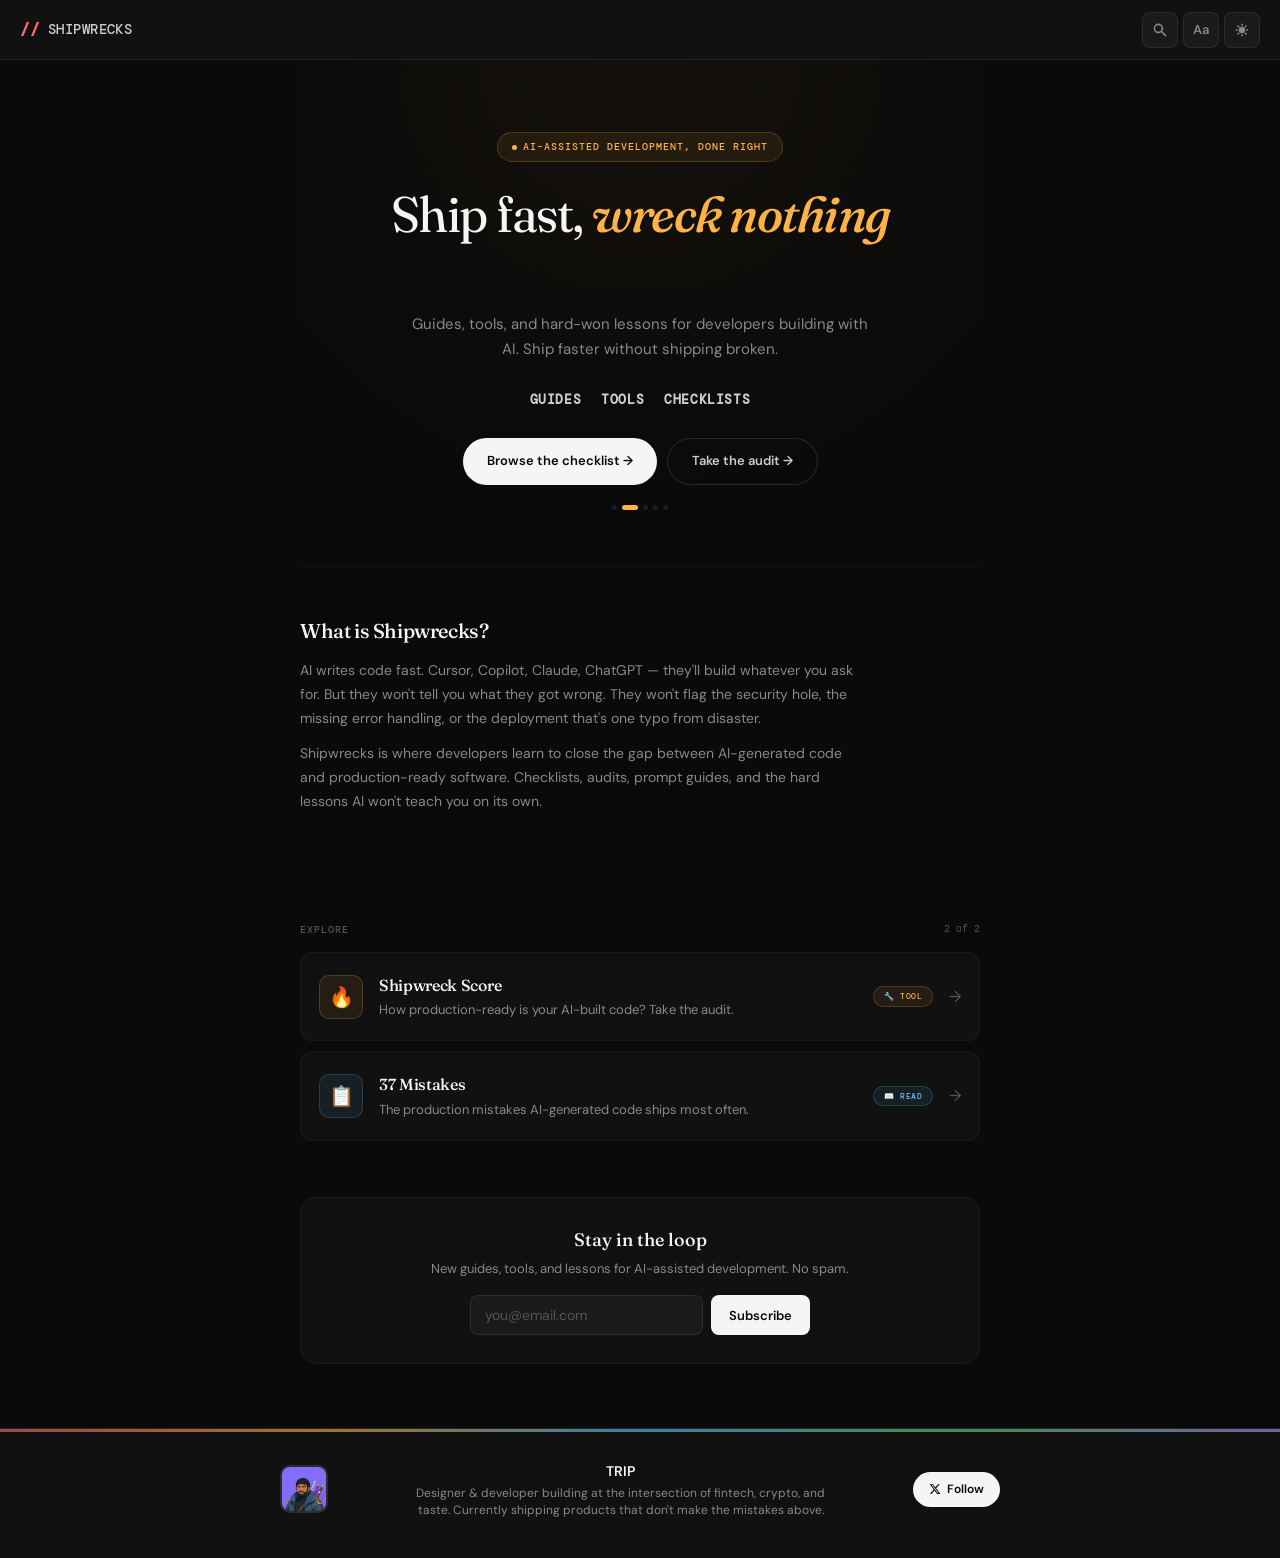
==== commit fcf498c0: "Homepage: replace pagination with load more for Explore section" ====
--- a/index.html
+++ b/index.html
@@ -72,11 +72,9 @@
 .dir{padding:0 0 56px}
 .dir-hdr{display:flex;align-items:center;justify-content:space-between;margin-bottom:14px}
 .sec-label{font-family:var(--fm);font-size:10px;font-weight:500;text-transform:uppercase;letter-spacing:.1em;color:var(--t3)}
-.dir-pager{display:flex;align-items:center;gap:8px}
-.dir-pager-info{font-family:var(--fm);font-size:10px;color:var(--t3)}
-.pgb{width:30px;height:30px;border-radius:6px;border:1px solid var(--b1);background:var(--bg2);cursor:pointer;display:flex;align-items:center;justify-content:center;color:var(--t2);transition:all .15s var(--ease);font-size:12px}
-.pgb:hover{background:var(--bg3);color:var(--t0);border-color:var(--b2)}
-.pgb:disabled{opacity:.25;pointer-events:none}
+.dir-count{font-family:var(--fm);font-size:10px;color:var(--t3)}
+.load-more{display:inline-flex;align-items:center;gap:6px;padding:10px 24px;border-radius:100px;border:1px solid var(--b1);background:var(--bg1);color:var(--t2);font-family:var(--fm);font-size:11px;font-weight:600;cursor:pointer;transition:all .25s var(--ease)}
+.load-more:hover{background:var(--bg2);border-color:var(--b2);color:var(--t0);transform:translateY(-1px)}
 .dir-tiles{display:flex;flex-direction:column;gap:10px}
 .tile{display:flex;align-items:center;gap:16px;padding:20px 18px;background:var(--bg1);border:1px solid var(--b0);border-radius:12px;text-decoration:none;color:inherit;transition:all .25s var(--ease)}
 .tile:hover{border-color:var(--b2);box-shadow:0 4px 24px -8px rgba(0,0,0,.3);transform:translateY(-1px)}
@@ -159,13 +157,16 @@
     <p>Shipwrecks is where developers learn to close the gap between AI-generated code and production-ready software. Checklists, audits, prompt guides, and the hard lessons AI won't teach you on its own.</p>
   </div>
 
-  <!-- Explore — tile grid, rotates content, paginated -->
+  <!-- Explore — load more -->
   <div class="dir">
     <div class="dir-hdr">
       <span class="sec-label">Explore</span>
-      <div class="dir-pager" id="dirPager"></div>
+      <span class="dir-count" id="dirCount"></span>
     </div>
     <div class="dir-tiles" id="dirGrid"></div>
+    <div id="loadMoreWrap" style="text-align:center;padding-top:16px;display:none">
+      <button class="load-more" id="loadMoreBtn" onclick="loadMore()">Load more</button>
+    </div>
   </div>
 
   <!-- Newsletter -->
@@ -211,7 +212,7 @@
   */
 ];
 
-var PER_PAGE=10,curPage=0;
+var BATCH=10,shown=0;
 
 /* Seeded shuffle — same seed = same order for that time period */
 function seededShuffle(arr,seed){var a=arr.slice();for(var i=a.length-1;i>0;i--){seed=(seed*16807+0)%2147483647;var j=seed%((i)+1);var tmp=a[i];a[i]=a[j];a[j]=tmp}return a}
@@ -219,45 +220,41 @@
 /* Time seed — changes every 6 hours */
 function getTimeSeed(){var d=new Date();return Math.floor(d.getTime()/(6*60*60*1000))}
 
+var shuffled=seededShuffle(PAGES,getTimeSeed());
+
 /* Tag icon color classes */
 var TCC={read:'blu',tool:'amb',guide:'pur',community:'grn'};
 
+function renderTile(p){
+  var tag=TC[p.type]||TC.read;
+  var iconCls=TCC[p.type]||'blu';
+  return '<a class="tile" href="'+p.url+'">'
+    +'<div class="tile-icon '+iconCls+'">'+p.icon+'</div>'
+    +'<div class="tile-meta">'
+    +'<div class="tile-title">'+p.title+'</div>'
+    +'<div class="tile-desc">'+p.desc+'</div>'
+    +'</div>'
+    +'<span class="tile-tag" style="background:'+tag.bg+';color:'+tag.c+';border:1px solid '+tag.b+'">'+tag.l+'</span>'
+    +'<span class="tile-arrow">→</span>'
+    +'</a>';
+}
+
 function renderExplore(){
-  var shuffled=seededShuffle(PAGES,getTimeSeed());
-  var total=shuffled.length;
-  var totalPages=Math.ceil(total/PER_PAGE);
-  if(curPage>=totalPages)curPage=totalPages-1;
-  if(curPage<0)curPage=0;
-  var start=curPage*PER_PAGE;
-  var slice=shuffled.slice(start,start+PER_PAGE);
-
   var grid=document.getElementById('dirGrid');
+  var end=Math.min(shown+BATCH,shuffled.length);
   var h='';
-  slice.forEach(function(p){
-    var tag=TC[p.type]||TC.read;
-    var iconCls=TCC[p.type]||'blu';
-    h+='<a class="tile" href="'+p.url+'">'
-      +'<div class="tile-icon '+iconCls+'">'+p.icon+'</div>'
-      +'<div class="tile-meta">'
-      +'<div class="tile-title">'+p.title+'</div>'
-      +'<div class="tile-desc">'+p.desc+'</div>'
-      +'</div>'
-      +'<span class="tile-tag" style="background:'+tag.bg+';color:'+tag.c+';border:1px solid '+tag.b+'">'+tag.l+'</span>'
-      +'<span class="tile-arrow">→</span>'
-      +'</a>';
-  });
-  grid.innerHTML=h;
-
-  /* Pager */
-  var pager=document.getElementById('dirPager');
-  if(totalPages<=1){pager.innerHTML='';return}
-  var end=Math.min(start+PER_PAGE,total);
-  pager.innerHTML='<button class="pgb" onclick="prevPage()"'+(curPage===0?' disabled':'')+'>‹</button>'
-    +'<span class="dir-pager-info">'+(start+1)+'–'+end+' of '+total+'</span>'
-    +'<button class="pgb" onclick="nextPage()"'+(curPage>=totalPages-1?' disabled':'')+'>›</button>';
+  for(var i=shown;i<end;i++){h+=renderTile(shuffled[i])}
+  grid.insertAdjacentHTML('beforeend',h);
+  shown=end;
+
+  /* Update count */
+  document.getElementById('dirCount').textContent=shown+' of '+shuffled.length;
+
+  /* Show/hide load more */
+  var wrap=document.getElementById('loadMoreWrap');
+  if(shown>=shuffled.length){wrap.style.display='none'}else{wrap.style.display='block'}
 }
-function prevPage(){if(curPage>0){curPage--;renderExplore()}}
-function nextPage(){var tp=Math.ceil(PAGES.length/PER_PAGE);if(curPage<tp-1){curPage++;renderExplore()}}
+function loadMore(){renderExplore()}
 renderExplore();
 
 function handleNL(e){e.preventDefault();document.getElementById('nlM').className='nlm ok';document.getElementById('nlM').textContent="Thanks! We'll be in touch.";document.getElementById('nlE').value='';return false}
